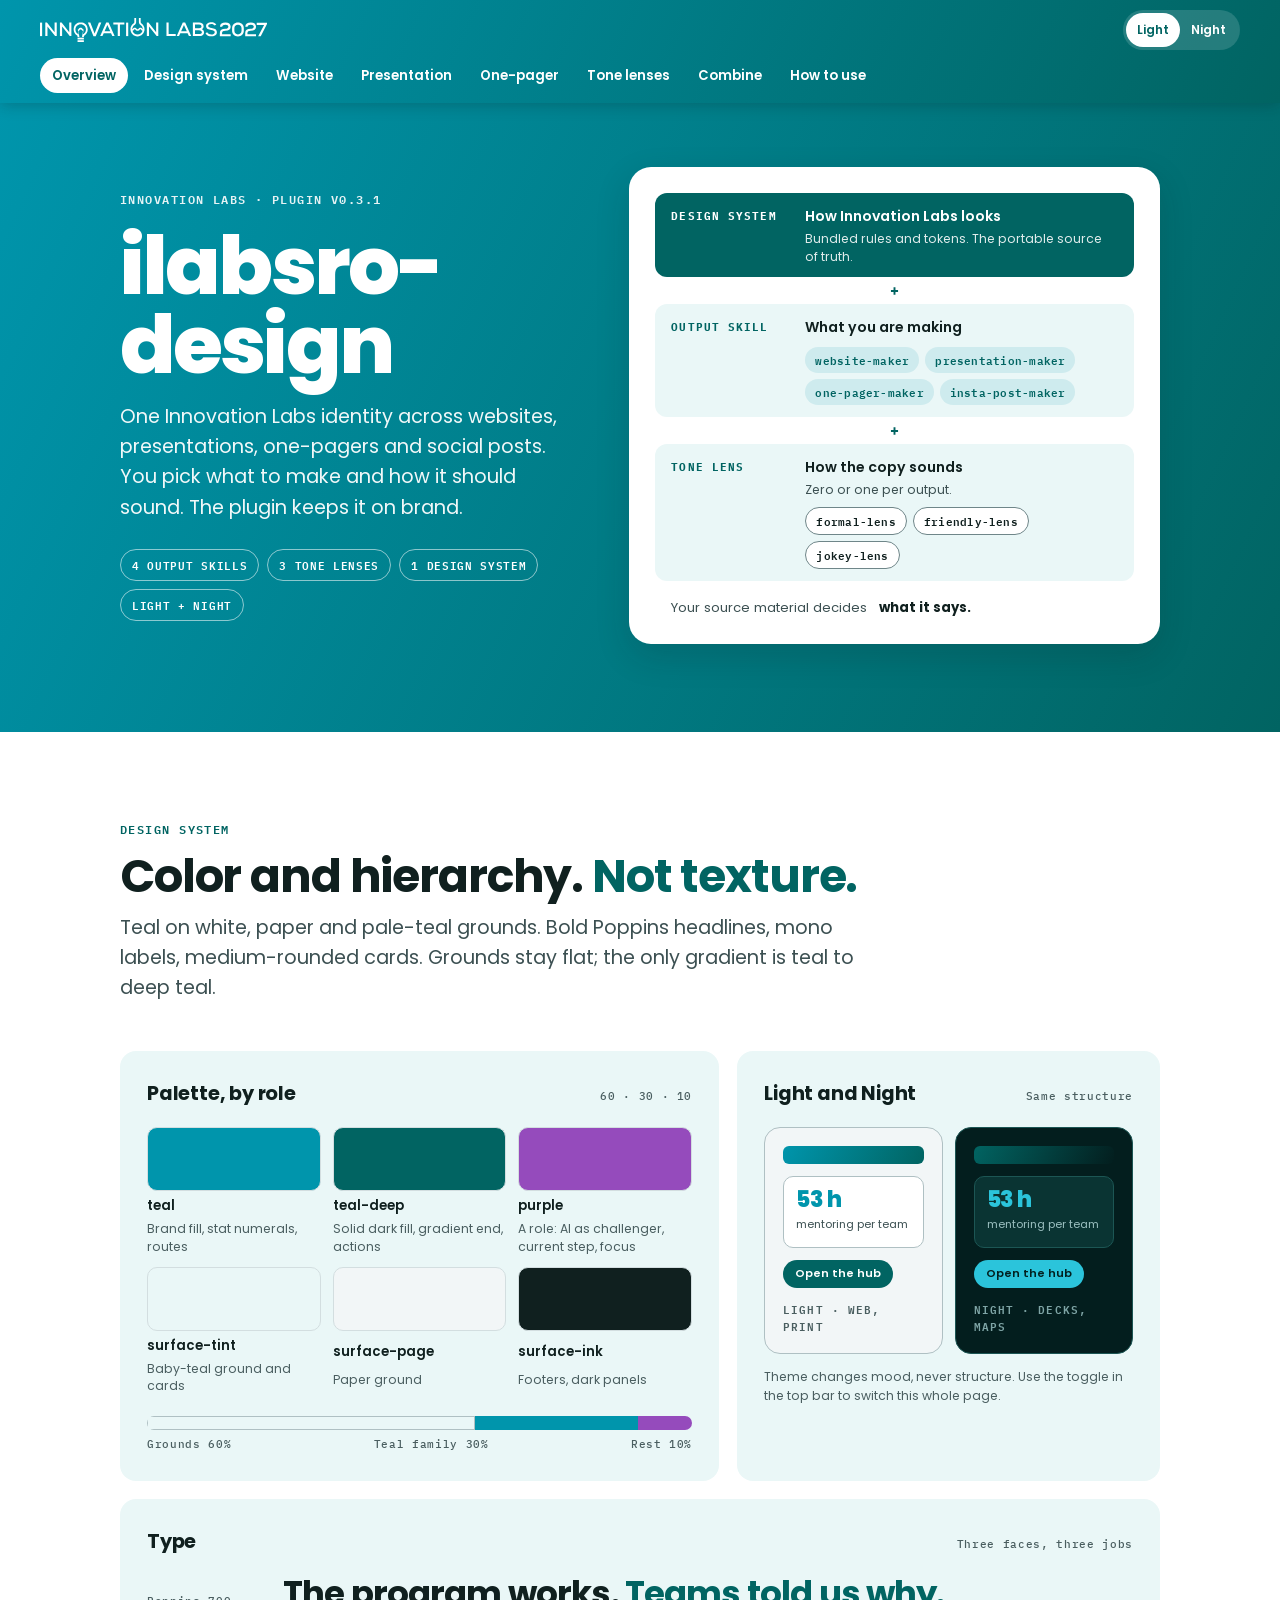
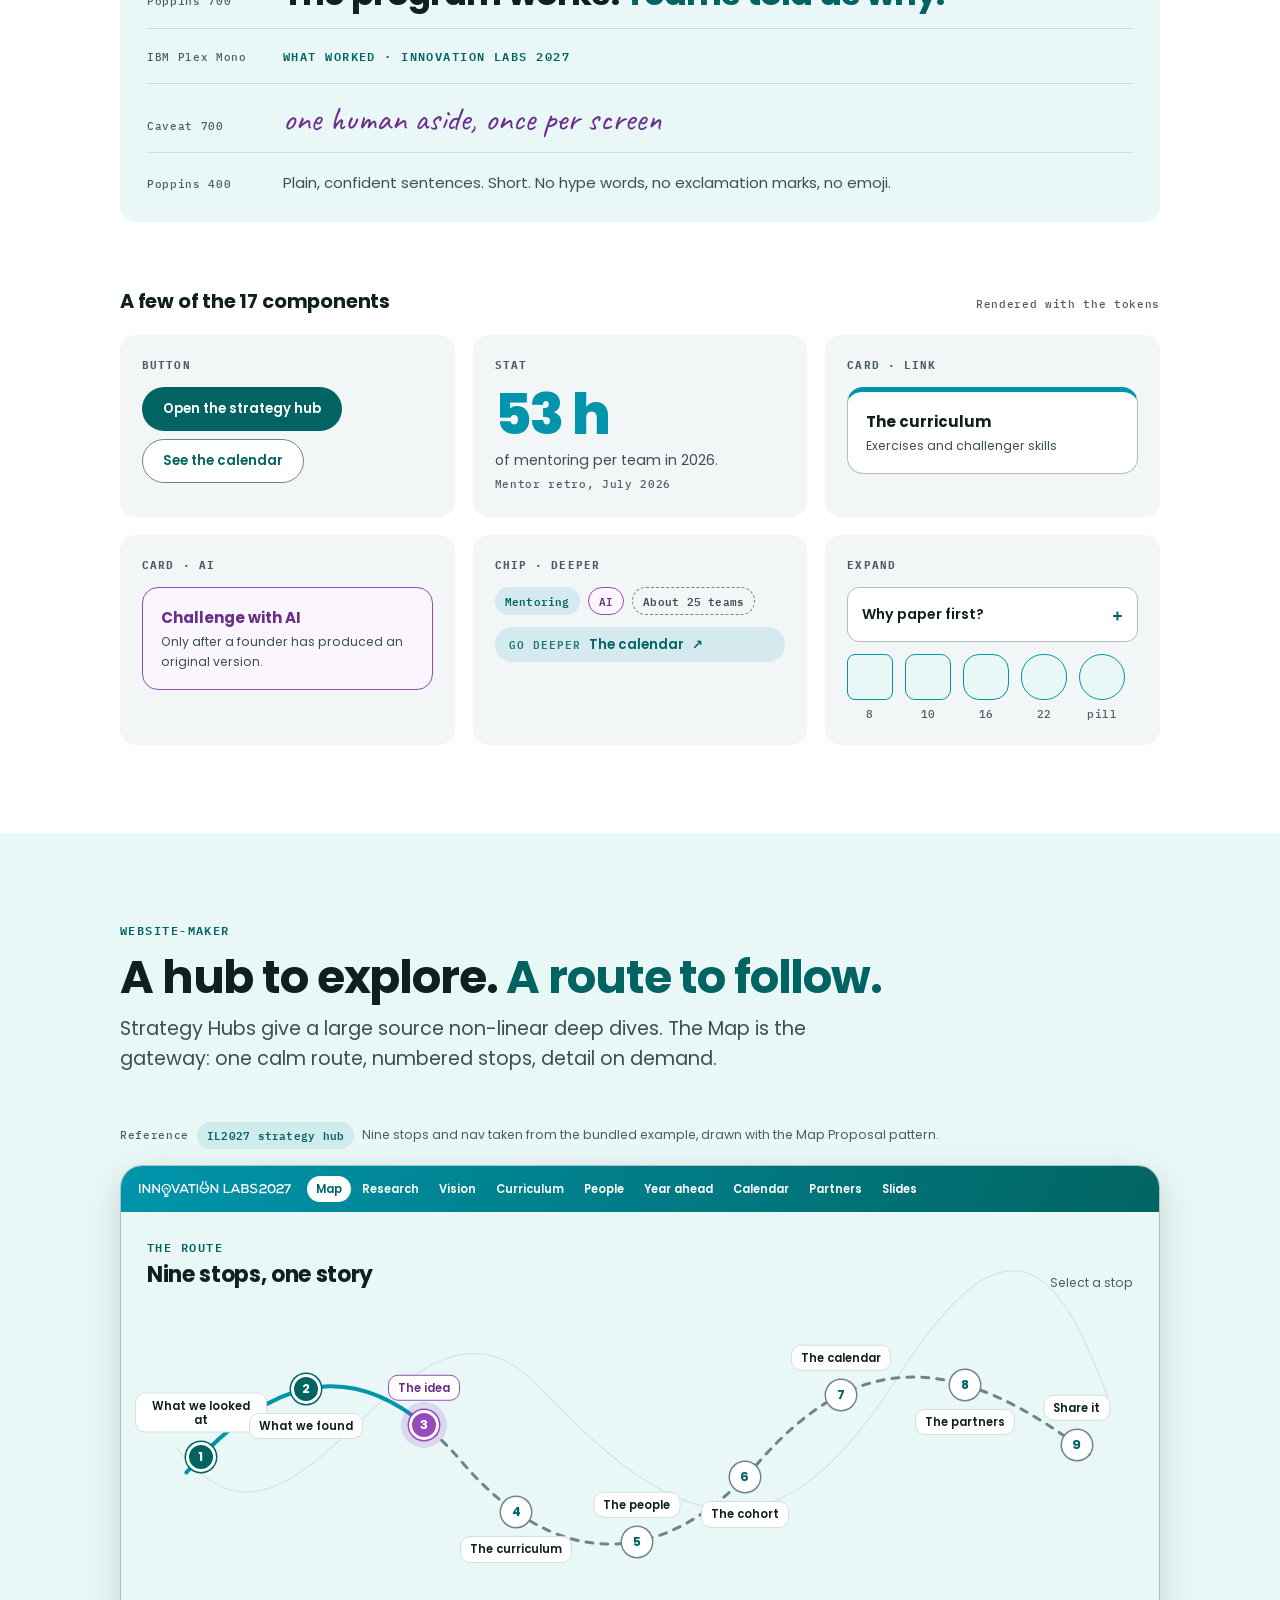
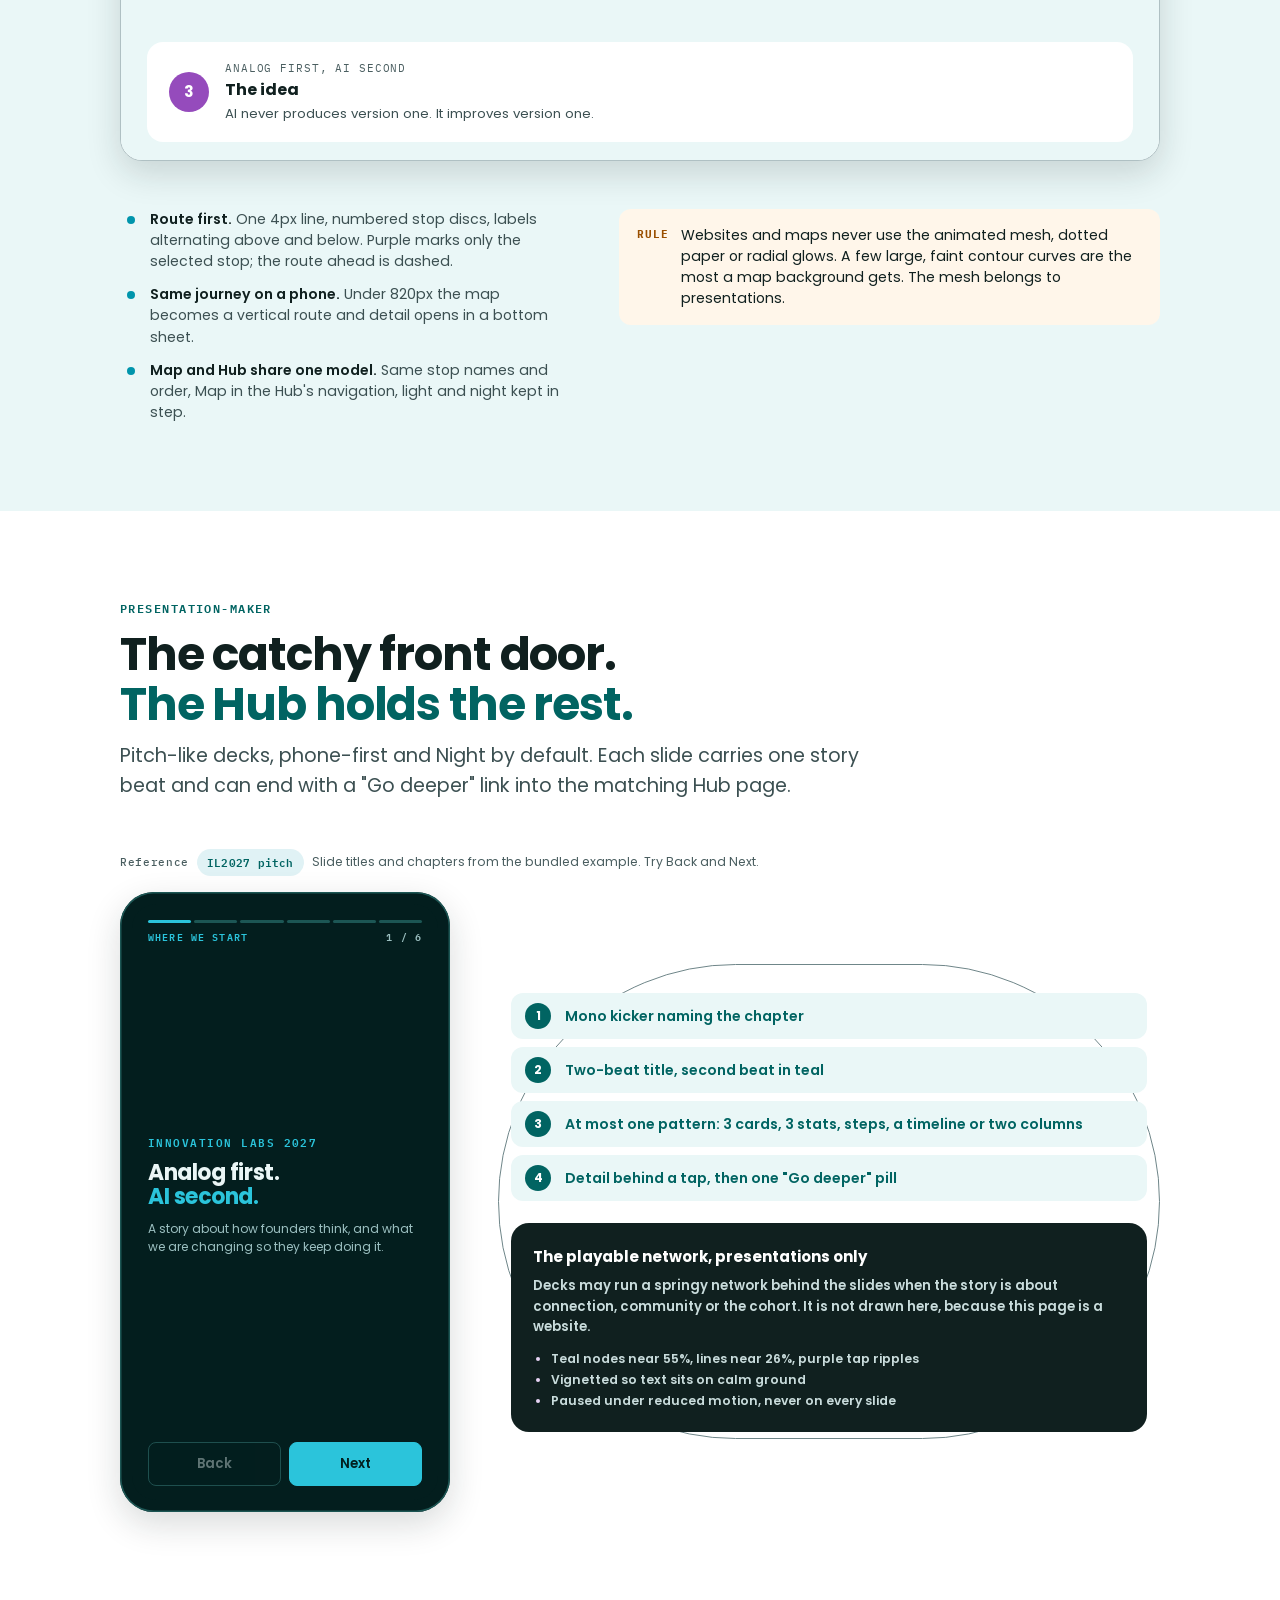
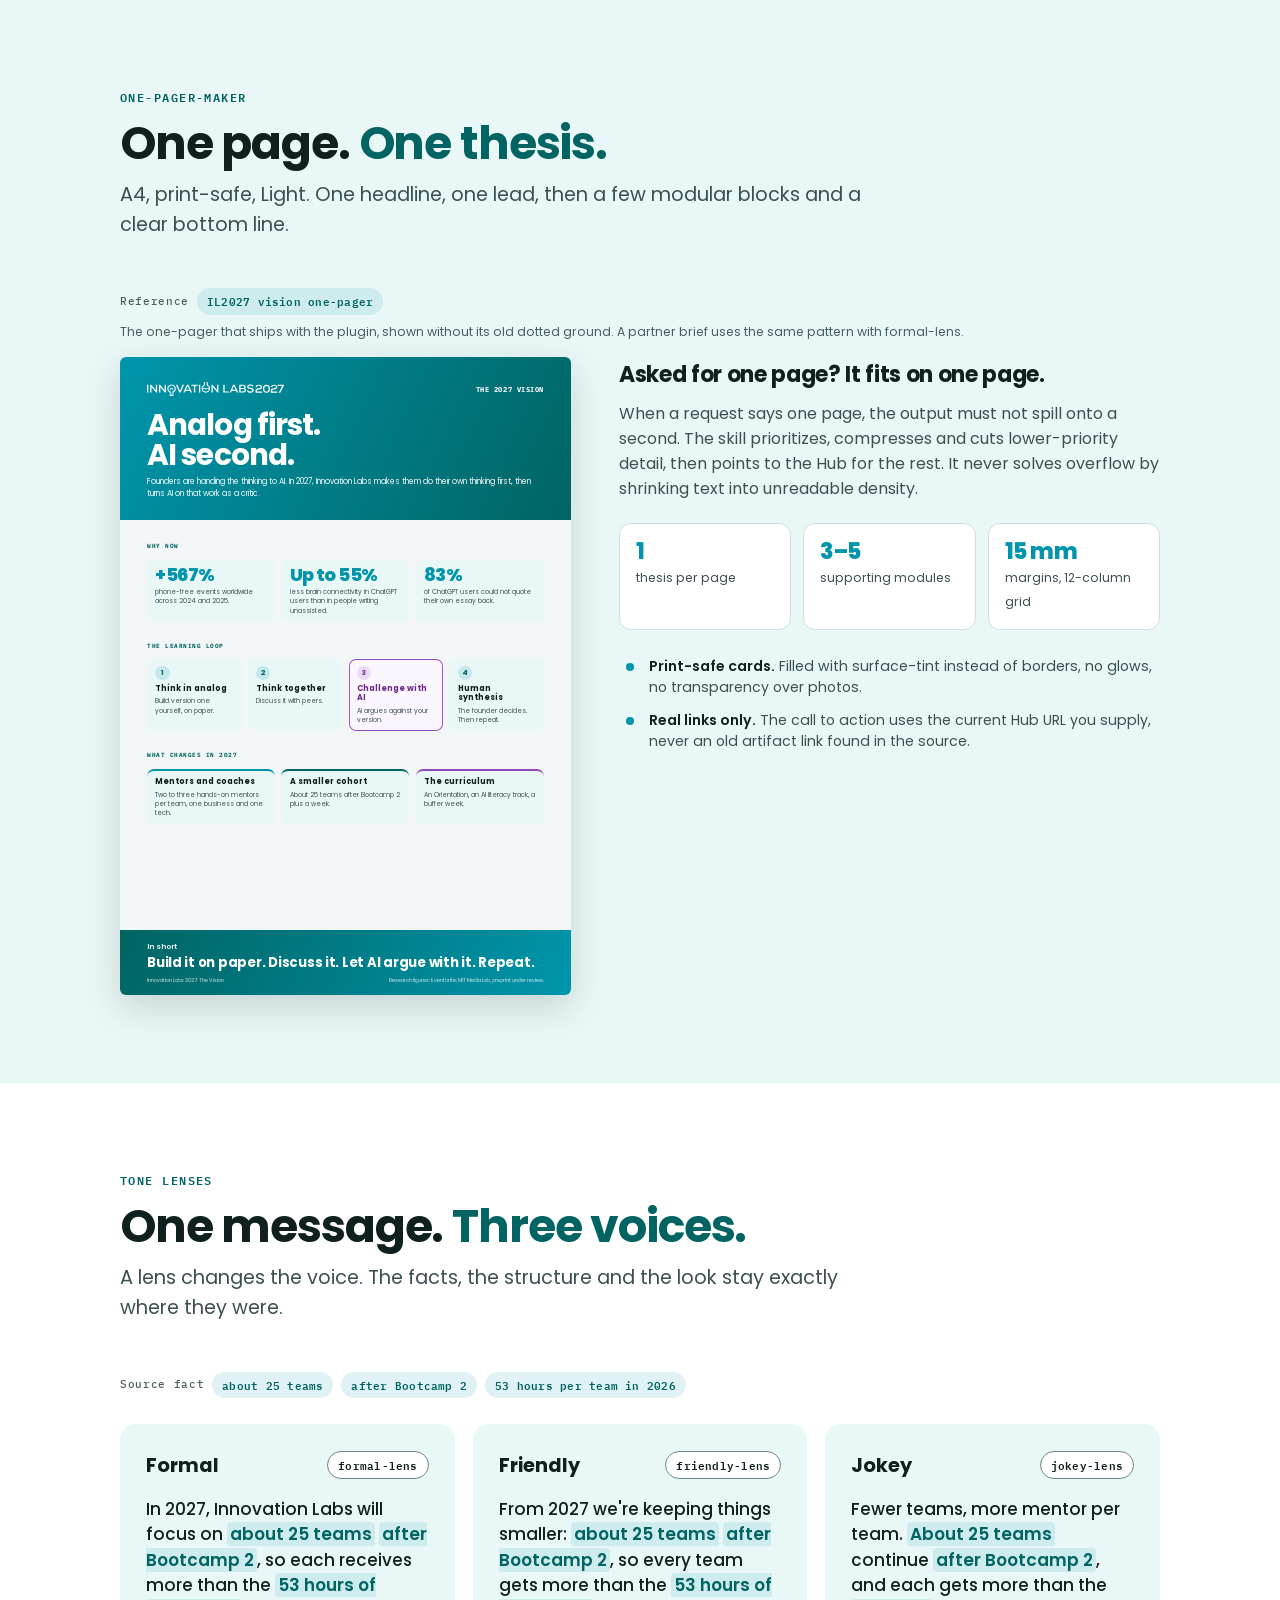
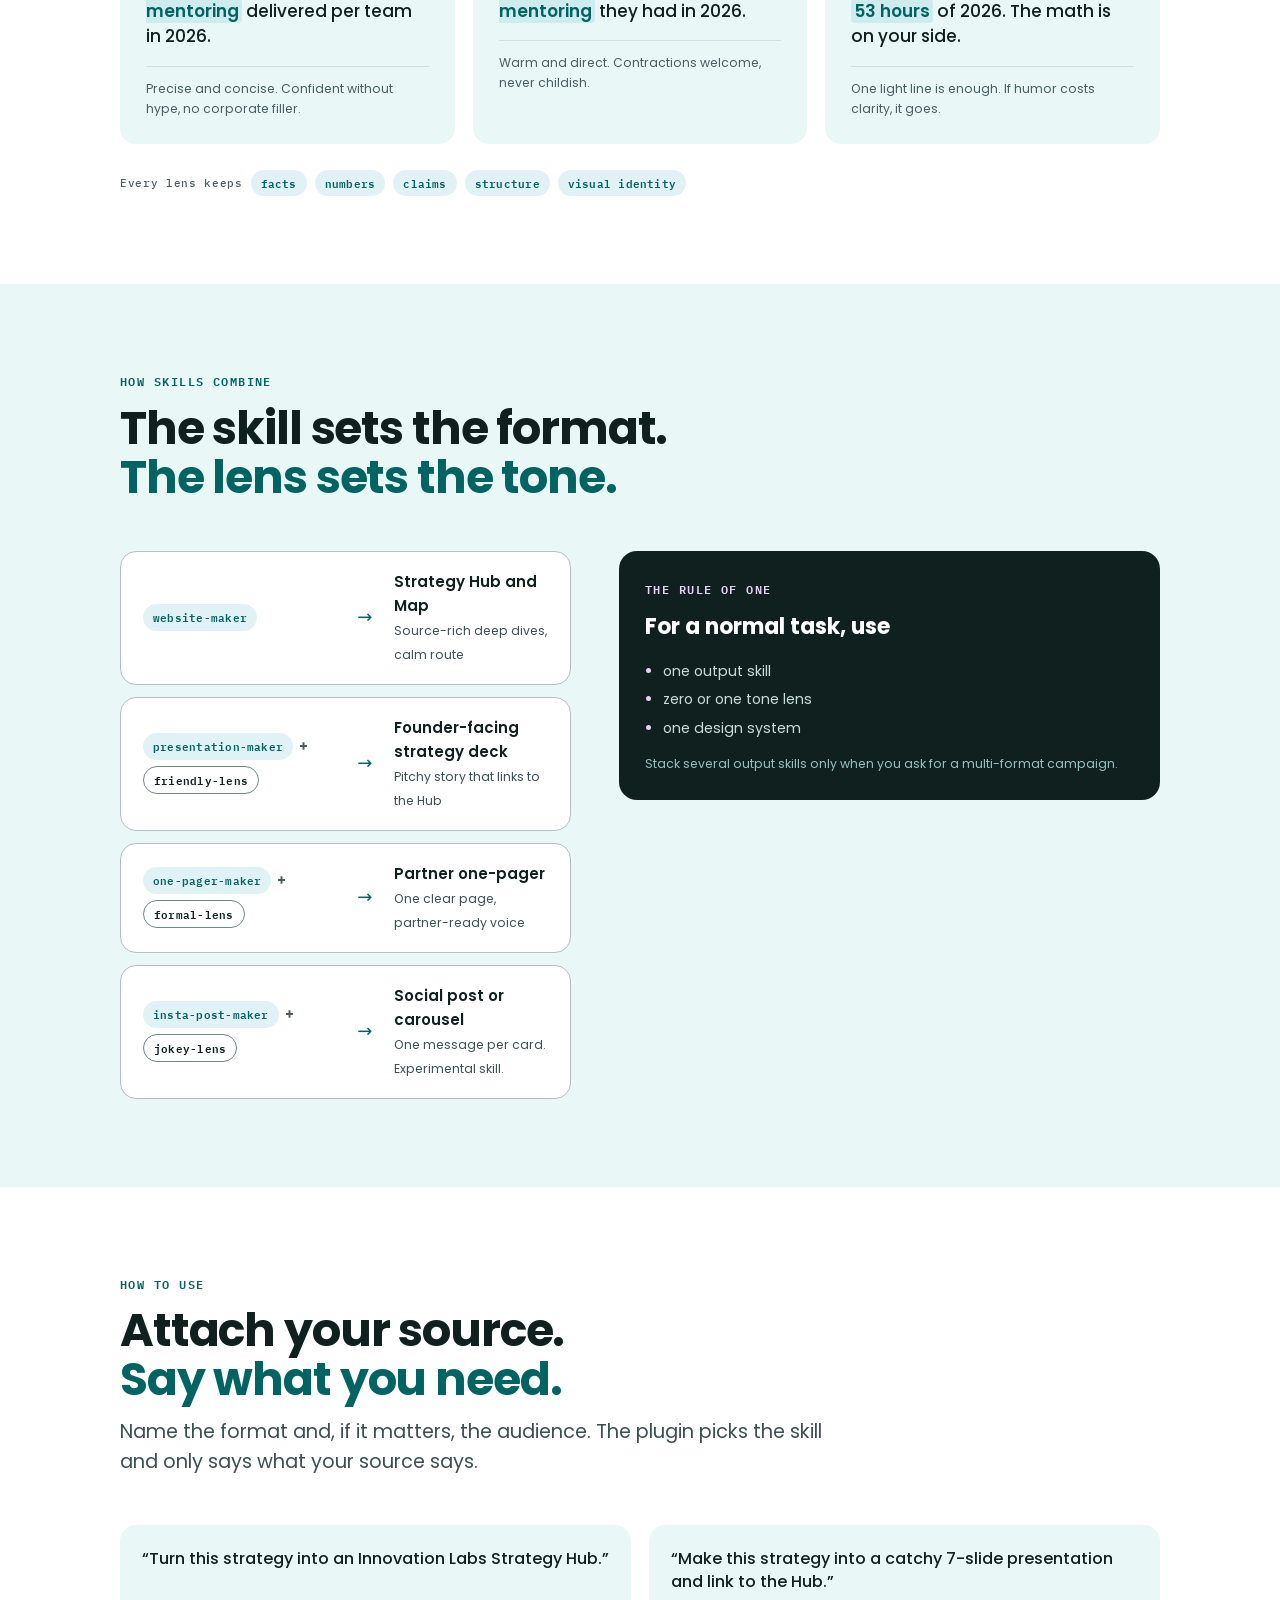
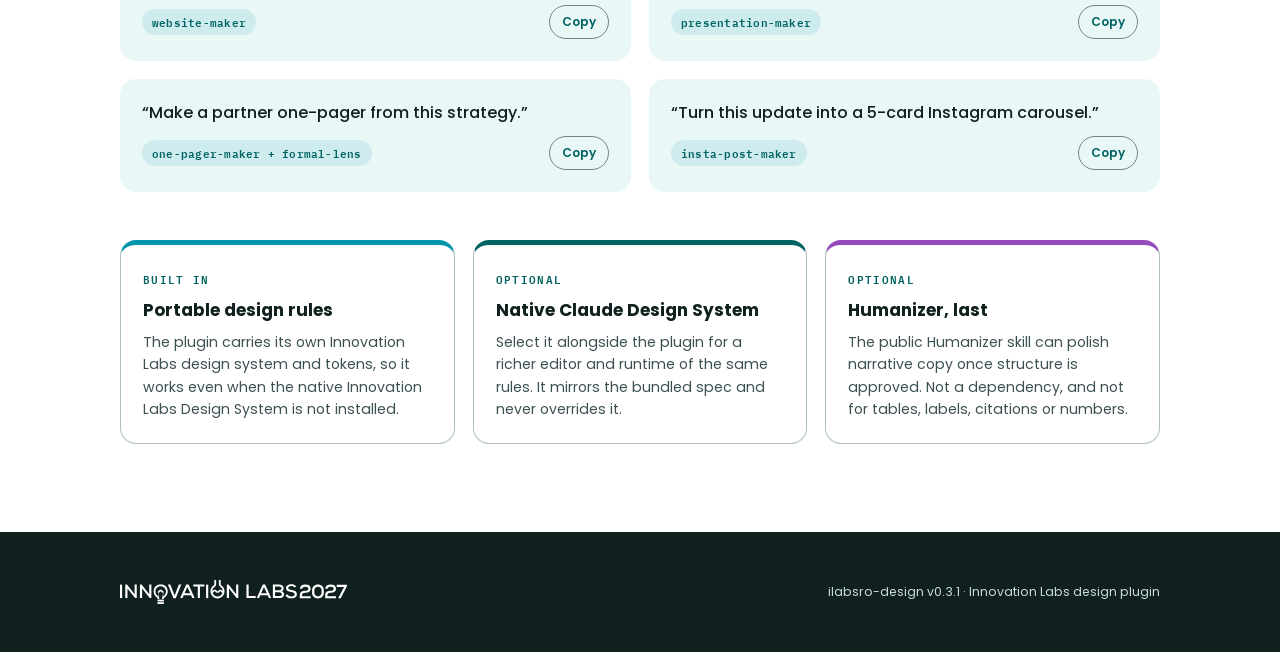
==== showcase/index.html @ 609dea5c "Initial ilabsro-design plugin MVP" ====
<!doctype html><html><head><meta charset=utf8><meta name=viewport content="width=device-width,initial-scale=1,viewport-fit=cover"><style>:root{color-scheme:light;box-sizing:border-box;padding-top:env(safe-area-inset-top,0px);padding-bottom:env(safe-area-inset-bottom,0px)}html{scroll-padding-top:env(safe-area-inset-top,0px)}body{margin:0;padding:0;font:14px -apple-system,BlinkMacSystemFont,sans-serif;background:#fff;color:#000}img{max-width:100%}[hidden]:not([hidden=until-found i]){display:none!important}</style></head><body>
<title>ilabsro-design</title>
<link rel="preconnect" href="https://fonts.googleapis.com">
<link rel="preconnect" href="https://fonts.gstatic.com" crossorigin>
<link rel="stylesheet" href="https://fonts.googleapis.com/css2?family=Poppins:wght@400;500;600;700;800&family=IBM+Plex+Mono:wght@500;600;700&family=Caveat:wght@700&display=swap">
<style>
/* Layout: IL website contract. Sticky teal nav → gradient hero with the plugin model → alternating flat sections, one job each → ink footer. Light default, Night via toggle. */
:root{
  --lilac:#E8D2F5;--route:#0095AC;
  --teal:#0095AC;--teal-deep:#016462;--teal-ink:#016462;
  --purple:#954BBC;--purple-ink:#6B2E8C;--purple-tint:#FBF6FE;
  --surface-page:#F2F6F7;--surface:#FFFFFF;--surface-tint:#EAF7F7;--surface-ink:#10201F;
  --ink:#10201F;--ink-muted:#3C5052;--ink-subtle:#4A5E60;
  --on-brand:#FFFFFF;--on-action:#FFFFFF;
  --line:#AFC0C3;--line-soft:#D3DEE0;--line-control:#6F8689;
  --action:#016462;--action-soft:rgba(0,149,172,.12);
  --focus-ring:#954BBC;
  --caution:#9A4F00;--caution-soft:#FFF6EA;
  --hero-a:#0095AC;--hero-b:#016462;
  --shadow-hover:0 10px 26px rgba(16,32,31,.14);
  --shadow-nav:0 2px 14px rgba(16,32,31,.25);
  --shadow-raised:0 12px 34px rgba(16,32,31,.16);

  --f-display:'Poppins',system-ui,-apple-system,'Segoe UI',sans-serif;
  --f-mono:'IBM Plex Mono',ui-monospace,'SFMono-Regular',Menlo,monospace;
  --f-hand:'Caveat','Segoe Print','Bradley Hand',cursive;

  --s4:4px;--s8:8px;--s12:12px;--s16:16px;--s18:18px;--s22:22px;--s26:26px;--s40:40px;--s48:48px;--s64:64px;--s88:88px;
  --r-sm:8px;--r-md:10px;--r-row:12px;--r-lg:16px;--r-panel:18px;--r-xl:22px;--r-pill:999px;
  --content-max:1120px;--nav-h:64px;
  color-scheme:light;
}
:root[data-theme="night"],:root[data-theme="dark"]{
  --teal:#2BC4DB;--teal-ink:#2BC4DB;
  --purple:#C48BEA;--purple-ink:#C48BEA;--purple-tint:#2B1A3A;
  --surface-page:#031E1E;--surface:#0A3433;--surface-tint:#0F4442;--surface-ink:#001A1C;
  --ink:#EAF6F6;--ink-muted:#9BBFC0;--ink-subtle:#7FA5A6;
  --on-action:#02201F;
  --line:#1C5654;--line-soft:#164B49;--line-control:#4A9896;
  --action:#2BC4DB;--action-soft:rgba(43,196,219,.14);
  --focus-ring:#C48BEA;
  --caution:#F2B266;--caution-soft:#3A2A12;
  --hero-a:#016462;--hero-b:#031E1E;
  --shadow-hover:0 10px 26px rgba(0,0,0,.40);
  --shadow-nav:0 2px 14px rgba(0,0,0,.45);
  --shadow-raised:0 12px 34px rgba(0,0,0,.45);
  color-scheme:dark;
}
/* fixed Night scope, used by the theme comparison tile and the deck preview */
.night{
  --teal:#2BC4DB;--teal-ink:#2BC4DB;--purple:#C48BEA;--purple-ink:#C48BEA;--purple-tint:#2B1A3A;
  --surface-page:#031E1E;--surface:#0A3433;--surface-tint:#0F4442;
  --ink:#EAF6F6;--ink-muted:#9BBFC0;--ink-subtle:#7FA5A6;--on-action:#02201F;
  --line:#1C5654;--line-soft:#164B49;--line-control:#4A9896;--action:#2BC4DB;--action-soft:rgba(43,196,219,.14);
}
.lightscope{
  --teal:#0095AC;--teal-ink:#016462;--purple:#954BBC;--purple-ink:#6B2E8C;--purple-tint:#FBF6FE;
  --surface-page:#F2F6F7;--surface:#FFFFFF;--surface-tint:#EAF7F7;
  --ink:#10201F;--ink-muted:#3C5052;--ink-subtle:#4A5E60;--on-action:#FFFFFF;
  --line:#AFC0C3;--line-soft:#D3DEE0;--line-control:#6F8689;--action:#016462;--action-soft:rgba(0,149,172,.12);
}

*{box-sizing:border-box}
html{scroll-behavior:smooth;scroll-padding-top:calc(var(--nav-h) + 12px)}
body{background:var(--surface-page);color:var(--ink);font-family:var(--f-display);font-size:15px;line-height:1.6;-webkit-font-smoothing:antialiased}
h1,h2,h3,h4{margin:0;text-wrap:balance;color:var(--ink)}
p{margin:0}
a{color:var(--teal-ink)}
:focus-visible{outline:3px solid var(--focus-ring);outline-offset:2px;border-radius:4px}
.wrap{max-width:var(--content-max);margin:0 auto;padding-inline:var(--s40)}
@media (max-width:620px){.wrap{padding-inline:var(--s22)}}

.kicker{font-family:var(--f-mono);font-size:12px;font-weight:600;letter-spacing:.12em;text-transform:uppercase;color:var(--teal-ink)}
.meta{font-family:var(--f-mono);font-size:11px;font-weight:500;letter-spacing:.06em;color:var(--ink-subtle)}
.lead{font-size:clamp(15.8px,1.6vw,19.4px);line-height:1.55;color:var(--ink-muted);max-width:62ch}
.headline{font-size:clamp(28.2px,3.6vw,45.8px);line-height:1.08;letter-spacing:-.025em;font-weight:700}
.headline em,.beat{font-style:normal;color:var(--teal-ink)}
.note{font-size:12.3px;line-height:1.5;color:var(--ink-subtle)}
code,.mono{font-family:var(--f-mono);font-size:.88em}

/* ---------- nav */
.nav{position:sticky;top:env(safe-area-inset-top,0px);z-index:50;background:linear-gradient(115deg,var(--hero-a),var(--hero-b));box-shadow:var(--shadow-nav)}
.nav .wrap{height:var(--nav-h);display:flex;align-items:center;gap:var(--s18)}
.nav .logo{height:24px;flex:none;display:block}
.nav .links{display:flex;gap:4px;overflow-x:auto;scrollbar-width:none;flex:1;min-width:0;justify-content:flex-end}
.nav .links::-webkit-scrollbar{display:none}
.nav .links a{flex:none;color:#fff;text-decoration:none;font-size:13.2px;font-weight:600;padding:7px 12px;border-radius:var(--r-pill);white-space:nowrap;transition:background .2s}
.nav .links a:hover{background:rgba(255,255,255,.14)}
.nav .links a.on{background:#fff;color:#016462}
.seg{display:inline-flex;background:rgba(255,255,255,.14);border-radius:var(--r-pill);padding:3px;flex:none}
.seg button{all:unset;cursor:pointer;font-size:12px;font-weight:600;color:#fff;padding:5px 11px;border-radius:var(--r-pill);min-height:24px;display:inline-flex;align-items:center}
.seg button[aria-pressed="true"]{background:#fff;color:#016462}
.seg button:focus-visible{outline:3px solid #fff;outline-offset:1px}
.nav .wrap{max-width:1300px}
@media (max-width:1339px){
  .nav .wrap{flex-wrap:wrap;height:auto;min-height:var(--nav-h);padding-block:10px;row-gap:8px}
  .nav .logo{margin-right:auto}
  .nav .links{order:3;flex:1 1 100%;flex-wrap:wrap;justify-content:flex-start;overflow:visible;row-gap:4px}
  html{scroll-padding-top:120px}
}
@media (max-width:1060px){.nav .wrap{gap:var(--s12)}.nav .links{justify-content:flex-start}}
@media (max-width:520px){.nav .logo{height:22px}.nav .links{display:none}}

/* ---------- hero */
.hero{background:linear-gradient(115deg,var(--hero-a),var(--hero-b));color:#fff;padding-block:var(--s64) var(--s88)}
.hero .wrap{display:grid;grid-template-columns:1fr 1.15fr;gap:var(--s48);align-items:center}
.hero .kicker{color:#fff;opacity:.9}
.hero h1{color:#fff;font-size:clamp(40.5px,7vw,81px);line-height:.98;letter-spacing:-.035em;font-weight:800;margin-block:var(--s16) var(--s18)}
.hero h1 span{display:block;font-family:var(--f-mono);font-size:13px;font-weight:600;letter-spacing:.12em;text-transform:uppercase;margin-top:var(--s12);opacity:.85}
.hero .lead{color:#fff;opacity:.94;font-size:19.4px}
.hero .facts{display:flex;flex-wrap:wrap;gap:var(--s8);margin-top:var(--s26)}
.hero .facts span{font-family:var(--f-mono);font-size:11.4px;font-weight:600;letter-spacing:.06em;text-transform:uppercase;padding:6px 11px;border-radius:var(--r-pill);border:1.5px solid rgba(255,255,255,.55)}
/* the plugin model */
.model{background:var(--surface);color:var(--ink);border-radius:var(--r-xl);padding:var(--s26);box-shadow:var(--shadow-raised);display:grid;gap:var(--s12)}
.model .row{display:grid;grid-template-columns:118px 1fr;gap:var(--s16);align-items:start;padding:var(--s12) var(--s16);border-radius:var(--r-row);background:var(--surface-tint)}
.model .row .k{font-family:var(--f-mono);font-size:11px;font-weight:700;letter-spacing:.1em;text-transform:uppercase;color:var(--teal-ink);padding-top:3px}
.model .row b{display:block;font-size:14.1px;font-weight:600}
.model .row p{font-size:12.3px;color:var(--ink-muted);line-height:1.45;margin-top:2px}
.model .row.base{background:var(--teal-deep);color:#fff}
.model .row.base .k,.model .row.base p{color:#fff}
.model .row.base p{opacity:.88}
.model .chips{display:flex;flex-wrap:wrap;gap:6px;margin-top:8px}
.model .eq{display:flex;align-items:center;gap:var(--s12);padding:var(--s4) var(--s16) 0;font-size:13.2px;color:var(--ink-muted)}
.model .eq b{color:var(--ink)}
.model .plus{font-family:var(--f-mono);color:var(--teal-ink);font-weight:700;text-align:center;line-height:1;margin-block:-6px}
@media (max-width:900px){.hero .wrap{grid-template-columns:1fr}}
@media (max-width:620px){.hero{padding-block:var(--s40) 60px}.model{padding:var(--s16)}.model .row{grid-template-columns:1fr;gap:4px}}

/* ---------- chips, buttons, deeper */
.chip{display:inline-flex;align-items:center;gap:6px;font-family:var(--f-mono);font-size:11.4px;font-weight:600;letter-spacing:.02em;padding:4px 10px;border-radius:var(--r-pill);background:var(--action-soft);color:var(--teal-ink);white-space:nowrap}
.chip.lens{background:var(--surface);border:1.5px solid var(--line-control);color:var(--ink)}
.chip.ai{background:var(--purple-tint);color:var(--purple-ink);border:1.5px solid var(--purple)}
.chip.exp{background:transparent;border:1.5px dashed var(--line-control);color:var(--ink-muted)}
.btn{display:inline-flex;align-items:center;justify-content:center;gap:8px;min-height:44px;padding:0 20px;border-radius:var(--r-pill);font:600 13.2px var(--f-display);border:1.5px solid transparent;cursor:pointer;text-decoration:none}
.btn.primary{background:var(--action);color:var(--on-action)}
.btn.secondary{background:var(--surface);color:var(--teal-ink);border-color:var(--line-control)}
.btn.secondary:hover{background:var(--action-soft)}
.deeper{display:inline-flex;align-items:center;gap:8px;padding:7px 14px;border-radius:var(--r-pill);background:var(--action-soft);color:var(--teal-ink);font-size:13.2px;font-weight:600;white-space:nowrap}
.deeper .dk{font-family:var(--f-mono);font-size:10.5px;letter-spacing:.1em;text-transform:uppercase;opacity:.85}
.deeper::after{content:"↗"}

/* ---------- sections */
.sec{padding-block:var(--s88)}
.sec.s{background:var(--surface)}
.sec.t{background:var(--surface-tint)}
.sec-head{display:grid;gap:var(--s12);margin-bottom:var(--s48);max-width:820px}
.sec-head .num{font-family:var(--f-mono);font-size:12px;font-weight:600;color:var(--ink-subtle);letter-spacing:.08em}
@media (max-width:620px){.sec{padding-block:60px}.sec-head{margin-bottom:var(--s40)}}
.split{display:grid;grid-template-columns:1fr 1.2fr;gap:var(--s48);align-items:start}
.split > *{min-width:0}
@media (max-width:900px){.split{grid-template-columns:1fr}}
.card{background:var(--surface);border:1.5px solid var(--line);border-radius:var(--r-lg);padding:var(--s26)}
.sec.s .card{background:var(--surface-tint);border-color:transparent}
.points{list-style:none;margin:0;padding:0;display:grid;gap:var(--s12)}
.points li{display:grid;grid-template-columns:22px 1fr;gap:var(--s8);font-size:14.1px;color:var(--ink-muted);line-height:1.5}
.points li::before{content:"";width:8px;height:8px;border-radius:50%;background:var(--teal);margin-top:7px;justify-self:center}
.points li b{color:var(--ink);font-weight:600}
.callout{display:grid;grid-template-columns:auto 1fr;gap:var(--s12);align-items:start;padding:var(--s16) var(--s18);border-radius:var(--r-row);background:var(--caution-soft);color:var(--ink);font-size:14.1px;line-height:1.5}
.callout .tag{font-family:var(--f-mono);font-size:10.5px;font-weight:700;letter-spacing:.1em;text-transform:uppercase;color:var(--caution);padding-top:2px}
.ref{display:flex;flex-wrap:wrap;align-items:center;gap:var(--s8);margin-bottom:var(--s16)}

/* ---------- design system */
.ds-grid{display:grid;grid-template-columns:repeat(12,1fr);gap:var(--s18)}
.ds-grid > *{min-width:0}
.c7{grid-column:span 7}.c5{grid-column:span 5}.c4{grid-column:span 4}.c8{grid-column:span 8}.c6{grid-column:span 6}.c12{grid-column:span 12}
@media (max-width:900px){.c7,.c5,.c4,.c8,.c6{grid-column:span 12}}
.ds-label{display:flex;justify-content:space-between;align-items:baseline;gap:var(--s12);margin-bottom:var(--s18)}
.ds-label h3{font-size:19.4px;font-weight:700;letter-spacing:-.01em}
.sw{display:grid;grid-template-columns:repeat(3,1fr);gap:var(--s12)}
.sw div{display:grid;gap:4px}
.sw i{display:block;height:64px;border-radius:var(--r-md);border:1.5px solid var(--line-soft)}
.sw b{font-size:13.2px;font-weight:600}
.sw span{font-size:12.3px;color:var(--ink-subtle);line-height:1.4}
.ratio{display:flex;height:14px;border-radius:var(--r-pill);overflow:hidden;margin-top:var(--s22)}
.ratio i:nth-child(1){flex:60;background:var(--surface-tint);border:1.5px solid var(--line)}
.ratio i:nth-child(2){flex:30;background:var(--teal)}
.ratio i:nth-child(3){flex:10;background:var(--purple)}
.ratio-k{display:flex;justify-content:space-between;margin-top:6px}
.spec{display:grid;gap:var(--s18)}
.spec .row{display:grid;grid-template-columns:120px 1fr;gap:var(--s16);align-items:baseline;padding-bottom:var(--s16);border-bottom:1.5px solid var(--line-soft)}
.spec .row:last-child{border-bottom:0;padding-bottom:0}
.spec .t1{font-size:clamp(26px,3vw,34px);font-weight:700;letter-spacing:-.025em;line-height:1.1}
.spec .t2{font-family:var(--f-mono);font-size:12px;font-weight:600;letter-spacing:.12em;text-transform:uppercase;color:var(--teal-ink)}
.spec .t3{font-family:var(--f-hand);font-size:34px;color:var(--purple-ink);line-height:1}
.spec .t4{font-size:15px;color:var(--ink-muted)}
@media (max-width:620px){.spec .row{grid-template-columns:1fr;gap:4px}}
.themes{display:grid;grid-template-columns:1fr 1fr;gap:var(--s12)}
.tile{border-radius:var(--r-lg);padding:var(--s18);background:var(--surface-page);border:1.5px solid var(--line);display:grid;gap:var(--s12);color:var(--ink)}
.tile .bar{height:18px;border-radius:6px;background:linear-gradient(115deg,#0095AC,#016462)}
.night .bar{background:linear-gradient(115deg,#016462,#031E1E)}
.tile .mini{background:var(--surface);border-radius:var(--r-md);padding:var(--s12);border:1.5px solid var(--line)}
.tile .mini b{display:block;font-size:22px;font-weight:800;color:var(--teal);letter-spacing:-.02em;line-height:1}
.tile .mini span{font-size:11px;color:var(--ink-muted)}
.tile .cap{font-family:var(--f-mono);font-size:11px;font-weight:600;letter-spacing:.1em;text-transform:uppercase;color:var(--ink-subtle)}
.tile .btnmini{justify-self:start;font-size:11px;font-weight:600;padding:5px 12px;border-radius:var(--r-pill);background:var(--action);color:var(--on-action)}
.comp{display:grid;grid-template-columns:repeat(3,1fr);gap:var(--s18)}
.comp > *{min-width:0}
@media (max-width:900px){.comp{grid-template-columns:1fr 1fr}}
@media (max-width:620px){.comp{grid-template-columns:1fr}.themes{grid-template-columns:1fr}.sw{grid-template-columns:1fr 1fr}}
.cbox{background:var(--surface-page);border-radius:var(--r-lg);padding:var(--s22);display:grid;gap:var(--s12);align-content:start}
.cbox .cname{font-family:var(--f-mono);font-size:11px;font-weight:700;letter-spacing:.1em;text-transform:uppercase;color:var(--ink-subtle)}
.stat .n{font-size:clamp(38.7px,4.5vw,56.3px);font-weight:800;letter-spacing:-.03em;line-height:1;color:var(--teal)}
.stat p{font-size:14.1px;color:var(--ink-muted);margin-top:6px}
.navcard{background:var(--surface);border:1.5px solid var(--line);border-top:5px solid var(--teal);border-radius:var(--r-lg);padding:var(--s18);transition:transform .2s,box-shadow .2s}
.navcard:hover{transform:translateY(-3px);box-shadow:var(--shadow-hover)}
.navcard h4{font-size:15px;font-weight:700}
.navcard p{font-size:12.3px;color:var(--ink-muted);margin-top:2px}
.aicard{background:var(--purple-tint);border:1.5px solid var(--purple);border-radius:var(--r-lg);padding:var(--s18)}
.aicard h4{color:var(--purple-ink);font-size:15px}
.aicard p{font-size:12.3px;color:var(--ink-muted);margin-top:2px}
.expand{border:1.5px solid var(--line);border-radius:var(--r-row);background:var(--surface)}
.expand button{all:unset;box-sizing:border-box;width:100%;display:flex;justify-content:space-between;align-items:center;gap:var(--s12);padding:12px 14px;cursor:pointer;font-size:14.1px;font-weight:600;min-height:44px}
.expand button:focus-visible{outline:3px solid var(--focus-ring);outline-offset:2px;border-radius:var(--r-row)}
.expand .pl{font-family:var(--f-mono);font-size:18px;color:var(--teal-ink);transition:transform .25s}
.expand[data-open="true"] .pl{transform:rotate(45deg)}
.expand .body{padding:0 14px 14px;font-size:12.3px;color:var(--ink-muted)}
.radii{display:flex;flex-wrap:wrap;gap:var(--s12);align-items:end}
.radii div{display:grid;gap:6px;justify-items:center}
.radii i{display:block;width:46px;height:46px;background:var(--surface-tint);border:1.5px solid var(--teal)}
.hand-note{position:relative}
.hand-note svg{position:absolute;left:-46px;top:-6px;width:40px;height:30px}

/* ---------- strategy hub frame + map */
.frame{background:var(--surface);border:1.5px solid var(--line);border-radius:var(--r-xl);overflow:hidden;box-shadow:var(--shadow-raised)}
.fnav{display:flex;align-items:center;gap:var(--s16);padding:10px var(--s18);background:linear-gradient(115deg,var(--hero-a),var(--hero-b))}
.fnav img{height:16px;flex:none}
.fnav .fl{display:flex;gap:2px;overflow-x:auto;scrollbar-width:none;min-width:0}
.fnav .fl span{flex:none;color:#fff;font-size:11.4px;font-weight:600;padding:4px 9px;border-radius:var(--r-pill)}
.fnav .fl span.on{background:#fff;color:#016462}
.mapwrap{background:var(--surface-tint);padding:var(--s26) var(--s26) var(--s18)}
.maphead{display:flex;justify-content:space-between;align-items:end;gap:var(--s16);flex-wrap:wrap;margin-bottom:var(--s8)}
.maphead h3{font-size:22px;font-weight:700;letter-spacing:-.015em}
.map{position:relative;aspect-ratio:1000/330;max-width:100%}
.map svg{position:absolute;inset:0;width:100%;height:100%;overflow:visible}
.stop{position:absolute;transform:translate(-50%,-50%);width:30px;height:30px;border-radius:50%;border:3px solid var(--surface);background:var(--teal-deep);color:#fff;font:700 12.5px var(--f-display);display:grid;place-items:center;cursor:pointer;padding:0;box-shadow:0 0 0 1.5px var(--teal-deep);transition:transform .2s,background .2s}
.stop.ahead{background:var(--surface);color:var(--teal-ink);box-shadow:0 0 0 1.5px var(--line-control)}
.stop:hover{transform:translate(-50%,-50%) scale(1.12)}
.stop.cur{background:var(--purple);box-shadow:0 0 0 1.5px var(--purple),0 0 0 8px color-mix(in srgb,var(--purple) 18%,transparent);color:#fff}
.lbl{position:absolute;transform:translateX(-50%);width:max-content;max-width:132px;background:var(--surface);border:1.5px solid var(--line-soft);border-radius:var(--r-md);padding:5px 9px;font-size:11.4px;font-weight:600;line-height:1.25;text-align:center;color:var(--ink);pointer-events:none}
.lbl.up{transform:translate(-50%,calc(-100% - 24px))}
.lbl.dn{transform:translate(-50%,24px)}
.lbl.cur{border-color:var(--purple);color:var(--purple-ink)}
.mapdetail{margin-top:var(--s16);background:var(--surface);border-radius:var(--r-lg);padding:var(--s18) var(--s22);display:grid;grid-template-columns:auto 1fr;gap:var(--s16);align-items:center;min-height:86px}
.mapdetail .dn{width:40px;height:40px;border-radius:50%;background:var(--purple);color:#fff;display:grid;place-items:center;font-weight:700}
.mapdetail h4{font-size:16px}
.mapdetail p{font-size:13.2px;color:var(--ink-muted)}
.mapdetail .sub{font-family:var(--f-mono);font-size:11px;letter-spacing:.08em;text-transform:uppercase;color:var(--ink-subtle)}
.vroute{display:none;list-style:none;margin:0;padding:0;position:relative}
.vroute::before{content:"";position:absolute;left:14px;top:16px;bottom:16px;width:4px;border-radius:2px;background:var(--route)}
.vroute li{position:relative;display:grid;grid-template-columns:32px 1fr;gap:var(--s12);align-items:center;padding-block:7px}
.vroute .vs{position:static;transform:none}
.vroute .vs:hover{transform:scale(1.08)}
.vroute b{font-size:14.1px;font-weight:600}
.vroute li.cur b{color:var(--purple-ink)}
@media (max-width:820px){.map{display:none}.vroute{display:block}.mapwrap{padding:var(--s18)}}

/* ---------- deck */
.deckzone{display:grid;grid-template-columns:min(330px,100%) 1fr;gap:var(--s48);align-items:center}
.deckzone > *{min-width:0}
@media (max-width:900px){.deckzone{grid-template-columns:1fr;justify-items:center}.deckzone .copy{justify-self:stretch}}
@media (max-width:900px){.deckzone{grid-template-columns:minmax(0,1fr)}}
.phone{width:100%;max-width:330px;aspect-ratio:330/620;background:#031E1E;border-radius:34px;padding:12px;box-shadow:var(--shadow-raised),0 0 0 1.5px #1C5654 inset;color:#EAF6F6}
.screen{height:100%;border-radius:24px;background:#031E1E;display:flex;flex-direction:column;padding:16px 16px 14px;overflow:hidden;position:relative}
.segs{display:flex;gap:3px}
.segs i{flex:1;height:3px;border-radius:2px;background:#1C5654;transition:background .3s}
.segs i.done{background:#0095AC}
.segs i.cur{background:#2BC4DB}
.chap{display:flex;justify-content:space-between;margin-top:9px;font:600 10px/1 var(--f-mono);letter-spacing:.14em;text-transform:uppercase;color:#9BBFC0}
.chap b{color:#2BC4DB;font-weight:600}
.slides{flex:1;position:relative;margin-top:14px}
.screen{container-type:inline-size}
.slides{min-height:0;overflow:hidden}
.sl{position:absolute;inset:0;display:flex;flex-direction:column;justify-content:center;gap:10px;min-width:0;opacity:0;visibility:hidden;transform:translateX(18px);transition:opacity .35s,transform .45s cubic-bezier(.3,.1,.2,1),visibility 0s .45s}
.sl.on{opacity:1;visibility:visible;transform:none;transition:opacity .35s,transform .45s cubic-bezier(.3,.1,.2,1)}
.sl.before{transform:translateX(-18px)}
.sl .k{font:600 10.5px var(--f-mono);letter-spacing:.14em;text-transform:uppercase;color:#2BC4DB}
.sl h4{color:#EAF6F6;font-size:clamp(17px,8cqw,23px);line-height:1.12;letter-spacing:-.02em;font-weight:700;overflow-wrap:break-word;text-wrap:pretty}
.sl h4 em{font-style:normal;color:#2BC4DB}
.sl p{font-size:clamp(11px,4.4cqw,12.5px);color:#9BBFC0;line-height:1.5}
.sl .deeper{align-self:flex-start;max-width:100%;background:rgba(43,196,219,.14);color:#2BC4DB;font-size:12px;padding:6px 12px;white-space:normal}
.sl .btn{align-self:flex-start;max-width:100%;background:#2BC4DB;color:#02201F;border-radius:8px;min-height:40px;padding:0 16px;font-size:12.5px}
.screen .chap{font-size:9.5px;letter-spacing:.12em}
.screen .dnav{margin-top:10px}
.dnav{display:flex;gap:8px}
.dnav button{flex:1;min-height:44px;border-radius:8px;font:600 13.2px var(--f-display);cursor:pointer;border:1.5px solid #4A9896;background:transparent;color:#EAF6F6}
.dnav button.nx{background:#2BC4DB;border-color:#2BC4DB;color:#02201F}
.dnav button:disabled{opacity:.4;cursor:default}
.dnav button:focus-visible{outline:3px solid #C48BEA;outline-offset:2px}
.anatomy{list-style:none;margin:var(--s22) 0 0;padding:0;display:grid;gap:var(--s8)}
.anatomy li{display:grid;grid-template-columns:28px 1fr;gap:var(--s12);align-items:center;padding:10px 14px;background:var(--surface-tint);border-radius:var(--r-row);font-size:14.1px}
.anatomy .n{width:26px;height:26px;border-radius:50%;background:var(--teal-deep);color:#fff;display:grid;place-items:center;font-size:12px;font-weight:700}
.meshspec{margin-top:var(--s22);background:var(--surface-ink);color:#EAF6F6;border-radius:var(--r-panel);padding:var(--s22)}
.meshspec h4{color:#fff;font-size:15px;margin-bottom:var(--s8)}
.meshspec p{font-size:13.2px;color:#C9DCDC;line-height:1.55}
.meshspec ul{margin:var(--s12) 0 0;padding-left:18px;font-size:12.3px;color:#C9DCDC;display:grid;gap:3px}
.meshspec ul li::marker{color:#E8D2F5}

/* ---------- one-pager */
.a4{container-type:inline-size;width:min(460px,100%);aspect-ratio:210/297;background:#F2F6F7;color:#10201F;border-radius:6px;box-shadow:var(--shadow-raised);overflow:hidden;display:flex;flex-direction:column;justify-self:center}
.a4 .h{background:linear-gradient(115deg,#0095AC,#016462);color:#fff;padding:5.5cqw 6cqw 4.5cqw}
.a4 .h .top{display:flex;justify-content:space-between;align-items:center}
.a4 .h img{height:3.2cqw}
.a4 .h .ey{font:700 1.5cqw var(--f-mono);letter-spacing:.08em;text-transform:uppercase}
.a4 .h h4{color:#fff;font-size:6.6cqw;line-height:1;letter-spacing:-.03em;margin-top:3cqw}
.a4 .h p{font-size:1.75cqw;line-height:1.45;margin-top:1.6cqw;opacity:.93}
.a4 .m{flex:1;padding:2.6cqw 6cqw;display:flex;flex-direction:column;gap:2.2cqw}
.a4 .lab{font:700 1.4cqw var(--f-mono);letter-spacing:.08em;text-transform:uppercase;color:#016462}
.a4 .r{display:grid;gap:1.4cqw;margin-top:1cqw}
.a4 .r3{grid-template-columns:repeat(3,1fr)}.a4 .r4{grid-template-columns:repeat(4,1fr)}
.a4 .b{background:#EAF7F7;border-radius:1.6cqw;padding:1.4cqw 1.8cqw}
.a4 .b strong{display:block;font-size:4cqw;font-weight:800;color:#0095AC;letter-spacing:-.03em;line-height:1}
.a4 .b p{font-size:1.45cqw;line-height:1.4;color:#3C5052;margin-top:.7cqw}
.a4 .b h5{margin:0;font-size:1.75cqw;line-height:1.2}
.a4 .b .nn{display:grid;place-items:center;width:3.2cqw;height:3.2cqw;border-radius:50%;background:rgba(0,149,172,.16);color:#016462;font-size:1.6cqw;font-weight:700;margin-bottom:.8cqw}
.a4 .b.ai{background:#FBF6FE;box-shadow:inset 0 0 0 .2cqw #954BBC}
.a4 .b.ai h5{color:#6B2E8C}.a4 .b.ai .nn{background:rgba(149,75,188,.16);color:#6B2E8C}
.a4 .b.top{border-top:.6cqw solid #0095AC}
.a4 .b.top.d{border-top-color:#016462}.a4 .b.top.p{border-top-color:#954BBC}
.a4 .f{background:linear-gradient(115deg,#016462,#0095AC);color:#fff;padding:2.6cqw 6cqw 2cqw}
.a4 .f .k{font-size:1.7cqw;font-weight:600;opacity:.9}
.a4 .f h5{margin:.5cqw 0 0;font-size:2.9cqw;line-height:1.1;letter-spacing:-.02em;color:#fff}
.a4 .f .ft{display:flex;justify-content:space-between;gap:2cqw;font-size:1.15cqw;opacity:.8;margin-top:1.6cqw}
.fit{display:grid;grid-template-columns:repeat(3,1fr);gap:var(--s12);margin-top:var(--s22)}
.fit div{background:var(--surface);border-radius:var(--r-row);padding:var(--s16);border:1.5px solid var(--line-soft)}
.fit b{display:block;font-size:22px;font-weight:800;color:var(--teal);letter-spacing:-.02em;line-height:1.1}
.fit span{font-size:12.3px;color:var(--ink-muted)}
@media (max-width:620px){.fit{grid-template-columns:1fr}}

/* ---------- lenses */
.fact-line{display:flex;flex-wrap:wrap;gap:var(--s8);align-items:center;margin-bottom:var(--s26)}
.lenses{display:grid;grid-template-columns:repeat(3,1fr);gap:var(--s18)}
.lenses > *{min-width:0}
@media (max-width:900px){.lenses{grid-template-columns:1fr}}
.lensc{background:var(--surface-tint);border-radius:var(--r-lg);padding:var(--s26);display:grid;gap:var(--s16);align-content:start}
.lensc .lh{display:flex;justify-content:space-between;align-items:center;gap:var(--s8)}
.lensc .lh b{font-size:19.4px;font-weight:700}
.lensc blockquote{margin:0;font-size:17px;line-height:1.5;color:var(--ink);font-weight:500}
.lensc .rule{font-size:12.3px;color:var(--ink-subtle);border-top:1.5px solid var(--line-soft);padding-top:var(--s12)}
mark.f{background:var(--action-soft);color:var(--teal-ink);font-weight:600;padding:0 3px;border-radius:4px}
.locked{margin-top:var(--s26);display:flex;flex-wrap:wrap;gap:var(--s8);align-items:center}

/* ---------- combine */
.combos{display:grid;gap:var(--s12)}
.combo{display:grid;grid-template-columns:minmax(0,1.25fr) 26px minmax(0,1fr);gap:var(--s16);align-items:center;background:var(--surface);border:1.5px solid var(--line);border-radius:var(--r-lg);padding:var(--s18) var(--s22)}
.combo .in{display:flex;flex-wrap:wrap;gap:6px;align-items:center}
.combo .in .p{font-family:var(--f-mono);font-weight:700;color:var(--ink-subtle)}
.combo .ar{font-size:18px;color:var(--teal-ink);text-align:center}
.combo .out b{display:block;font-size:15px;font-weight:600}
.combo .out span{font-size:12.3px;color:var(--ink-muted)}
@media (max-width:620px){.combo{grid-template-columns:1fr;gap:var(--s8)}.combo .ar{text-align:left;transform:rotate(90deg);width:20px}}
.panel{background:var(--surface-ink);color:#EAF6F6;border-radius:var(--r-panel);padding:var(--s26)}
.panel .kicker{color:#E8D2F5}
.panel h3{color:#fff;font-size:22px;margin-top:var(--s8)}
.panel ul{margin:var(--s16) 0 0;padding-left:18px;display:grid;gap:6px;font-size:14.1px;color:#C9DCDC}
.panel ul li::marker{color:#E8D2F5}
.panel .note{color:#9BBFC0;margin-top:var(--s16)}

/* ---------- how to use */
.prompts{display:grid;grid-template-columns:1fr 1fr;gap:var(--s18)}
.prompts > *{min-width:0}
@media (max-width:760px){.prompts{grid-template-columns:1fr}}
.prompt{background:var(--surface-tint);border-radius:var(--r-lg);padding:var(--s22);display:grid;gap:var(--s12);align-content:space-between}
.prompt q{quotes:"“" "”";font-size:16px;font-weight:500;line-height:1.45;color:var(--ink)}
.prompt .pf{display:flex;justify-content:space-between;align-items:center;gap:var(--s8);flex-wrap:wrap}
.copy{all:unset;cursor:pointer;font:600 12px var(--f-display);color:var(--teal-ink);padding:6px 12px;border-radius:var(--r-pill);border:1.5px solid var(--line-control);min-height:20px}
.copy:hover{background:var(--action-soft)}
.copy:focus-visible{outline:3px solid var(--focus-ring);outline-offset:2px}
.notes3{display:grid;grid-template-columns:repeat(3,1fr);gap:var(--s18);margin-top:var(--s48)}
.notes3 > *{min-width:0}
@media (max-width:900px){.notes3{grid-template-columns:1fr}}
.n3{border-top:5px solid var(--teal);background:var(--surface);border-radius:var(--r-lg);padding:var(--s22);border-left:1.5px solid var(--line);border-right:1.5px solid var(--line);border-bottom:1.5px solid var(--line)}
.n3.d{border-top-color:var(--teal-deep)}.n3.p{border-top-color:var(--purple)}
.n3 .kicker{font-size:11px}
.n3 h4{font-size:17px;margin-top:6px}
.n3 p{font-size:14.1px;color:var(--ink-muted);margin-top:6px}

footer{background:var(--surface-ink);color:#C9DCDC;padding-block:var(--s48)}
footer .wrap{display:flex;justify-content:space-between;align-items:center;gap:var(--s18);flex-wrap:wrap}
footer img{height:24px}
footer p{font-size:12.3px}

@media (prefers-reduced-motion:reduce){*{transition:none!important;scroll-behavior:auto!important}}
</style>

<nav class="nav" aria-label="Main">
  <div class="wrap">
    <img class="logo" src="[data-uri]" alt="Innovation Labs 2027">
    <div class="links" id="links">
      <a href="#overview">Overview</a><a href="#system">Design system</a><a href="#website">Website</a><a href="#presentation">Presentation</a><a href="#onepager">One-pager</a><a href="#lenses">Tone lenses</a><a href="#combine">Combine</a><a href="#use">How to use</a>
    </div>
    <div class="seg" role="group" aria-label="Theme">
      <button type="button" data-th="light" aria-pressed="true">Light</button><button type="button" data-th="night" aria-pressed="false">Night</button>
    </div>
  </div>
</nav>

<header class="hero" id="overview">
  <div class="wrap">
    <div>
      <div class="kicker">Innovation Labs · plugin v0.3.1</div>
      <h1>ilabsro-design</h1>
      <p class="lead">One Innovation Labs identity across websites, presentations, one-pagers and social posts. You pick what to make and how it should sound. The plugin keeps it on brand.</p>
      <div class="facts"><span>4 output skills</span><span>3 tone lenses</span><span>1 design system</span><span>Light + Night</span></div>
    </div>
    <div class="model" aria-label="The plugin model">
      <div class="row base"><div class="k">Design system</div><div><b>How Innovation Labs looks</b><p>Bundled rules and tokens. The portable source of truth.</p></div></div>
      <div class="plus" aria-hidden="true">+</div>
      <div class="row"><div class="k">Output skill</div><div><b>What you are making</b><div class="chips"><span class="chip">website-maker</span><span class="chip">presentation-maker</span><span class="chip">one-pager-maker</span><span class="chip">insta-post-maker</span></div></div></div>
      <div class="plus" aria-hidden="true">+</div>
      <div class="row"><div class="k">Tone lens</div><div><b>How the copy sounds</b><p>Zero or one per output.</p><div class="chips"><span class="chip lens">formal-lens</span><span class="chip lens">friendly-lens</span><span class="chip lens">jokey-lens</span></div></div></div>
      <div class="eq"><span>Your source material decides</span><b>what it says.</b></div>
    </div>
  </div>
</header>

<main>
<!-- ================= DESIGN SYSTEM ================= -->
<section class="sec s" id="system">
  <div class="wrap">
    <div class="sec-head">
      <span class="kicker">Design system</span>
      <h2 class="headline">Color and hierarchy. <em>Not texture.</em></h2>
      <p class="lead">Teal on white, paper and pale-teal grounds. Bold Poppins headlines, mono labels, medium-rounded cards. Grounds stay flat; the only gradient is teal to deep teal.</p>
    </div>

    <div class="ds-grid">
      <div class="card c7">
        <div class="ds-label"><h3>Palette, by role</h3><span class="meta">60 · 30 · 10</span></div>
        <div class="sw">
          <div><i style="background:#0095AC"></i><b>teal</b><span>Brand fill, stat numerals, routes</span></div>
          <div><i style="background:#016462"></i><b>teal-deep</b><span>Solid dark fill, gradient end, actions</span></div>
          <div><i style="background:#954BBC"></i><b>purple</b><span>A role: AI as challenger, current step, focus</span></div>
          <div><i style="background:#EAF7F7"></i><b>surface-tint</b><span>Baby-teal ground and cards</span></div>
          <div><i style="background:#F2F6F7"></i><b>surface-page</b><span>Paper ground</span></div>
          <div><i style="background:#10201F"></i><b>surface-ink</b><span>Footers, dark panels</span></div>
        </div>
        <div class="ratio" aria-hidden="true"><i></i><i></i><i></i></div>
        <div class="ratio-k meta"><span>Grounds 60%</span><span>Teal family 30%</span><span>Rest 10%</span></div>
      </div>

      <div class="card c5">
        <div class="ds-label"><h3>Light and Night</h3><span class="meta">Same structure</span></div>
        <div class="themes">
          <div class="tile lightscope"><div class="bar"></div><div class="mini"><b>53 h</b><span>mentoring per team</span></div><span class="btnmini">Open the hub</span><span class="cap">Light · web, print</span></div>
          <div class="tile night"><div class="bar"></div><div class="mini"><b>53 h</b><span>mentoring per team</span></div><span class="btnmini">Open the hub</span><span class="cap">Night · decks, maps</span></div>
        </div>
        <p class="note" style="margin-top:14px">Theme changes mood, never structure. Use the toggle in the top bar to switch this whole page.</p>
      </div>

      <div class="card c12">
        <div class="ds-label"><h3>Type</h3><span class="meta">Three faces, three jobs</span></div>
        <div class="spec">
          <div class="row"><span class="meta">Poppins 700</span><div class="t1">The program works. <span class="beat">Teams told us why.</span></div></div>
          <div class="row"><span class="meta">IBM Plex Mono</span><div class="t2">What worked · Innovation Labs 2027</div></div>
          <div class="row"><span class="meta">Caveat 700</span><div class="t3">one human aside, once per screen</div></div>
          <div class="row"><span class="meta">Poppins 400</span><div class="t4">Plain, confident sentences. Short. No hype words, no exclamation marks, no emoji.</div></div>
        </div>
      </div>
    </div>

    <div class="ds-label" style="margin-top:var(--s64)"><h3>A few of the 17 components</h3><span class="meta">Rendered with the tokens</span></div>
    <div class="comp">
      <div class="cbox"><span class="cname">Button</span><div style="display:flex;flex-wrap:wrap;gap:8px"><span class="btn primary">Open the strategy hub</span><span class="btn secondary">See the calendar</span></div></div>
      <div class="cbox"><span class="cname">Stat</span><div class="stat"><div class="n">53 h</div><p>of mentoring per team in 2026.</p><span class="meta">Mentor retro, July 2026</span></div></div>
      <div class="cbox"><span class="cname">Card · link</span><div class="navcard"><h4>The curriculum</h4><p>Exercises and challenger skills</p></div></div>
      <div class="cbox"><span class="cname">Card · AI</span><div class="aicard"><h4>Challenge with AI</h4><p>Only after a founder has produced an original version.</p></div></div>
      <div class="cbox"><span class="cname">Chip · Deeper</span><div style="display:flex;flex-wrap:wrap;gap:8px"><span class="chip">Mentoring</span><span class="chip ai">AI</span><span class="chip exp">About 25 teams</span></div><span class="deeper"><span class="dk">Go deeper</span>The calendar</span></div>
      <div class="cbox"><span class="cname">Expand</span>
        <div class="expand" data-open="false"><button type="button" aria-expanded="false" id="ex1"><span>Why paper first?</span><span class="pl" aria-hidden="true">+</span></button><div class="body" hidden>It forces original thinking into existence before any model is opened.</div></div>
        <div class="radii" aria-label="Radius tokens"><div><i style="border-radius:8px"></i><span class="meta">8</span></div><div><i style="border-radius:10px"></i><span class="meta">10</span></div><div><i style="border-radius:16px"></i><span class="meta">16</span></div><div><i style="border-radius:22px"></i><span class="meta">22</span></div><div><i style="border-radius:999px"></i><span class="meta">pill</span></div></div>
      </div>
    </div>
  </div>
</section>

<!-- ================= WEBSITE ================= -->
<section class="sec t" id="website">
  <div class="wrap">
    <div class="sec-head">
      <span class="kicker">website-maker</span>
      <h2 class="headline">A hub to explore. <em>A route to follow.</em></h2>
      <p class="lead">Strategy Hubs give a large source non-linear deep dives. The Map is the gateway: one calm route, numbered stops, detail on demand.</p>
    </div>
    <div class="ref"><span class="meta">Reference</span><span class="chip">IL2027 strategy hub</span><span class="note">Nine stops and nav taken from the bundled example, drawn with the Map Proposal pattern.</span></div>

    <div class="frame">
      <div class="fnav"><img src="[data-uri]" alt=""><div class="fl"><span class="on">Map</span><span>Research</span><span>Vision</span><span>Curriculum</span><span>People</span><span>Year ahead</span><span>Calendar</span><span>Partners</span><span>Slides</span></div></div>
      <div class="mapwrap">
        <div class="maphead"><div><div class="kicker">The route</div><h3>Nine stops, one story</h3></div><span class="note">Select a stop</span></div>
        <div class="map" id="map">
          <svg viewBox="0 0 1000 330" preserveAspectRatio="none" aria-hidden="true">
            <path d="M30 210 C 160 380, 260 0, 400 150 S 640 330, 760 140 S 930 40, 975 160" fill="none" stroke="var(--line-soft)" stroke-width="1.5" opacity=".7" transform="translate(0,-60)"/>
            <path id="rtAll" d="M40 175 C 140 60, 230 60, 320 165 S 520 280, 620 165 S 820 50, 960 160" fill="none" stroke="var(--line-control)" stroke-width="3" stroke-dasharray="7 8" stroke-linecap="round" vector-effect="non-scaling-stroke"/>
            <path id="rtDone" d="M40 175 C 140 60, 230 60, 320 165 S 520 280, 620 165 S 820 50, 960 160" fill="none" stroke="var(--route)" stroke-width="4" stroke-linecap="round" vector-effect="non-scaling-stroke"/>
          </svg>
        </div>
        <ol class="vroute" id="vroute"></ol>
        <div class="mapdetail" aria-live="polite" id="mapdetail"></div>
      </div>
    </div>

    <div class="split" style="margin-top:var(--s48)">
      <ul class="points">
        <li><span><b>Route first.</b> One 4px line, numbered stop discs, labels alternating above and below. Purple marks only the selected stop; the route ahead is dashed.</span></li>
        <li><span><b>Same journey on a phone.</b> Under 820px the map becomes a vertical route and detail opens in a bottom sheet.</span></li>
        <li><span><b>Map and Hub share one model.</b> Same stop names and order, Map in the Hub's navigation, light and night kept in step.</span></li>
      </ul>
      <div class="callout"><span class="tag">Rule</span><span>Websites and maps never use the animated mesh, dotted paper or radial glows. A few large, faint contour curves are the most a map background gets. The mesh belongs to presentations.</span></div>
    </div>
  </div>
</section>

<!-- ================= PRESENTATION ================= -->
<section class="sec s" id="presentation">
  <div class="wrap">
    <div class="sec-head">
      <span class="kicker">presentation-maker</span>
      <h2 class="headline">The catchy front door. <em>The Hub holds the rest.</em></h2>
      <p class="lead">Pitch-like decks, phone-first and Night by default. Each slide carries one story beat and can end with a "Go deeper" link into the matching Hub page.</p>
    </div>
    <div class="ref"><span class="meta">Reference</span><span class="chip">IL2027 pitch</span><span class="note">Slide titles and chapters from the bundled example. Try Back and Next.</span></div>

    <div class="deckzone">
      <div class="phone"><div class="screen">
        <div class="segs" id="segs"></div>
        <div class="chap"><b id="chap">Where we start</b><span id="cnt">1 / 6</span></div>
        <div class="slides" id="slides">
          <div class="sl"><span class="k">Innovation Labs 2027</span><h4>Analog first.<br><em>AI second.</em></h4><p>A story about how founders think, and what we are changing so they keep doing it.</p></div>
          <div class="sl"><span class="k">Where we start</span><h4>221 teams applied.<br><em>17 stood on stage.</em></h4></div>
          <div class="sl"><span class="k">The idea</span><h4>AI never produces version one.<br><em>It improves version one.</em></h4></div>
          <div class="sl"><span class="k">The year</span><h4>Fewer teams.<br><em>More attention each.</em></h4><span class="deeper"><span class="dk">Go deeper</span>The cohort</span></div>
          <div class="sl"><span class="k">The year</span><h4>The 2027 calendar,<br><em>in short.</em></h4><span class="deeper"><span class="dk">Go deeper</span>The calendar</span></div>
          <div class="sl"><span class="k">Go deeper</span><h4>Build version one<br><em>yourself.</em></h4><span class="btn">Open the strategy hub</span></div>
        </div>
        <div class="dnav"><button type="button" id="bk">Back</button><button type="button" class="nx" id="nx">Next</button></div>
      </div></div>

      <div class="copy">
        <ol class="anatomy" aria-label="Slide anatomy">
          <li><span class="n">1</span><span>Mono kicker naming the chapter</span></li>
          <li><span class="n">2</span><span>Two-beat title, second beat in teal</span></li>
          <li><span class="n">3</span><span>At most one pattern: 3 cards, 3 stats, steps, a timeline or two columns</span></li>
          <li><span class="n">4</span><span>Detail behind a tap, then one "Go deeper" pill</span></li>
        </ol>
        <div class="meshspec">
          <h4>The playable network, presentations only</h4>
          <p>Decks may run a springy network behind the slides when the story is about connection, community or the cohort. It is not drawn here, because this page is a website.</p>
          <ul>
            <li>Teal nodes near 55%, lines near 26%, purple tap ripples</li>
            <li>Vignetted so text sits on calm ground</li>
            <li>Paused under reduced motion, never on every slide</li>
          </ul>
        </div>
      </div>
    </div>
  </div>
</section>

<!-- ================= ONE-PAGER ================= -->
<section class="sec t" id="onepager">
  <div class="wrap">
    <div class="sec-head">
      <span class="kicker">one-pager-maker</span>
      <h2 class="headline">One page. <em>One thesis.</em></h2>
      <p class="lead">A4, print-safe, Light. One headline, one lead, then a few modular blocks and a clear bottom line.</p>
    </div>
    <div class="ref"><span class="meta">Reference</span><span class="chip">IL2027 vision one-pager</span><span class="note">The one-pager that ships with the plugin, shown without its old dotted ground. A partner brief uses the same pattern with formal-lens.</span></div>

    <div class="split">
      <div class="a4" role="img" aria-label="Preview of the 2027 Vision one-pager">
        <div class="h">
          <div class="top"><img src="[data-uri]" alt=""><span class="ey">The 2027 Vision</span></div>
          <h4>Analog first.<br>AI second.</h4>
          <p>Founders are handing the thinking to AI. In 2027, Innovation Labs makes them do their own thinking first, then turns AI on that work as a critic.</p>
        </div>
        <div class="m">
          <div><span class="lab">Why now</span><div class="r r3">
            <div class="b"><strong>+567%</strong><p>phone-free events worldwide across 2024 and 2025.</p></div>
            <div class="b"><strong>Up to 55%</strong><p>less brain connectivity in ChatGPT users than in people writing unassisted.</p></div>
            <div class="b"><strong>83%</strong><p>of ChatGPT users could not quote their own essay back.</p></div>
          </div></div>
          <div><span class="lab">The learning loop</span><div class="r r4">
            <div class="b"><span class="nn">1</span><h5>Think in analog</h5><p>Build version one yourself, on paper.</p></div>
            <div class="b"><span class="nn">2</span><h5>Think together</h5><p>Discuss it with peers.</p></div>
            <div class="b ai"><span class="nn">3</span><h5>Challenge with AI</h5><p>AI argues against your version.</p></div>
            <div class="b"><span class="nn">4</span><h5>Human synthesis</h5><p>The founder decides. Then repeat.</p></div>
          </div></div>
          <div><span class="lab">What changes in 2027</span><div class="r r3">
            <div class="b top"><h5>Mentors and coaches</h5><p>Two to three hands-on mentors per team, one business and one tech.</p></div>
            <div class="b top d"><h5>A smaller cohort</h5><p>About 25 teams after Bootcamp 2 plus a week.</p></div>
            <div class="b top p"><h5>The curriculum</h5><p>An Orientation, an AI literacy track, a buffer week.</p></div>
          </div></div>
        </div>
        <div class="f"><div class="k">In short</div><h5>Build it on paper. Discuss it. Let AI argue with it. Repeat.</h5><div class="ft"><span>Innovation Labs 2027: The Vision</span><span>Research figures: Eventbrite; MIT Media Lab, preprint under review.</span></div></div>
      </div>

      <div>
        <h3 style="font-size:22px;letter-spacing:-.015em">Asked for one page? It fits on one page.</h3>
        <p class="lead" style="margin-top:10px;font-size:16px">When a request says one page, the output must not spill onto a second. The skill prioritizes, compresses and cuts lower-priority detail, then points to the Hub for the rest. It never solves overflow by shrinking text into unreadable density.</p>
        <div class="fit">
          <div><b>1</b><span>thesis per page</span></div>
          <div><b>3–5</b><span>supporting modules</span></div>
          <div><b>15 mm</b><span>margins, 12-column grid</span></div>
        </div>
        <ul class="points" style="margin-top:var(--s26)">
          <li><span><b>Print-safe cards.</b> Filled with surface-tint instead of borders, no glows, no transparency over photos.</span></li>
          <li><span><b>Real links only.</b> The call to action uses the current Hub URL you supply, never an old artifact link found in the source.</span></li>
        </ul>
      </div>
    </div>
  </div>
</section>

<!-- ================= LENSES ================= -->
<section class="sec s" id="lenses">
  <div class="wrap">
    <div class="sec-head">
      <span class="kicker">Tone lenses</span>
      <h2 class="headline">One message. <em>Three voices.</em></h2>
      <p class="lead">A lens changes the voice. The facts, the structure and the look stay exactly where they were.</p>
    </div>
    <div class="fact-line"><span class="meta">Source fact</span><span class="chip">about 25 teams</span><span class="chip">after Bootcamp 2</span><span class="chip">53 hours per team in 2026</span></div>
    <div class="lenses">
      <article class="lensc"><div class="lh"><b>Formal</b><span class="chip lens">formal-lens</span></div>
        <blockquote>In 2027, Innovation Labs will focus on <mark class="f">about 25 teams</mark> <mark class="f">after Bootcamp 2</mark>, so each receives more than the <mark class="f">53 hours of mentoring</mark> delivered per team in 2026.</blockquote>
        <p class="rule">Precise and concise. Confident without hype, no corporate filler.</p></article>
      <article class="lensc"><div class="lh"><b>Friendly</b><span class="chip lens">friendly-lens</span></div>
        <blockquote>From 2027 we're keeping things smaller: <mark class="f">about 25 teams</mark> <mark class="f">after Bootcamp 2</mark>, so every team gets more than the <mark class="f">53 hours of mentoring</mark> they had in 2026.</blockquote>
        <p class="rule">Warm and direct. Contractions welcome, never childish.</p></article>
      <article class="lensc"><div class="lh"><b>Jokey</b><span class="chip lens">jokey-lens</span></div>
        <blockquote>Fewer teams, more mentor per team. <mark class="f">About 25 teams</mark> continue <mark class="f">after Bootcamp 2</mark>, and each gets more than the <mark class="f">53 hours</mark> of 2026. The math is on your side.</blockquote>
        <p class="rule">One light line is enough. If humor costs clarity, it goes.</p></article>
    </div>
    <div class="locked"><span class="meta">Every lens keeps</span><span class="chip">facts</span><span class="chip">numbers</span><span class="chip">claims</span><span class="chip">structure</span><span class="chip">visual identity</span></div>
  </div>
</section>

<!-- ================= COMBINE ================= -->
<section class="sec t" id="combine">
  <div class="wrap">
    <div class="sec-head">
      <span class="kicker">How skills combine</span>
      <h2 class="headline">The skill sets the format. <em>The lens sets the tone.</em></h2>
    </div>
    <div class="split">
      <div class="combos">
        <div class="combo"><div class="in"><span class="chip">website-maker</span></div><div class="ar" aria-hidden="true">→</div><div class="out"><b>Strategy Hub and Map</b><span>Source-rich deep dives, calm route</span></div></div>
        <div class="combo"><div class="in"><span class="chip">presentation-maker</span><span class="p">+</span><span class="chip lens">friendly-lens</span></div><div class="ar" aria-hidden="true">→</div><div class="out"><b>Founder-facing strategy deck</b><span>Pitchy story that links to the Hub</span></div></div>
        <div class="combo"><div class="in"><span class="chip">one-pager-maker</span><span class="p">+</span><span class="chip lens">formal-lens</span></div><div class="ar" aria-hidden="true">→</div><div class="out"><b>Partner one-pager</b><span>One clear page, partner-ready voice</span></div></div>
        <div class="combo"><div class="in"><span class="chip">insta-post-maker</span><span class="p">+</span><span class="chip lens">jokey-lens</span></div><div class="ar" aria-hidden="true">→</div><div class="out"><b>Social post or carousel</b><span>One message per card. Experimental skill.</span></div></div>
      </div>
      <aside class="panel">
        <span class="kicker">The rule of one</span>
        <h3>For a normal task, use</h3>
        <ul>
          <li>one output skill</li>
          <li>zero or one tone lens</li>
          <li>one design system</li>
        </ul>
        <p class="note">Stack several output skills only when you ask for a multi-format campaign.</p>
      </aside>
    </div>
  </div>
</section>

<!-- ================= HOW TO USE ================= -->
<section class="sec s" id="use">
  <div class="wrap">
    <div class="sec-head">
      <span class="kicker">How to use</span>
      <h2 class="headline">Attach your source. <em>Say what you need.</em></h2>
      <p class="lead">Name the format and, if it matters, the audience. The plugin picks the skill and only says what your source says.</p>
    </div>
    <div class="prompts">
      <div class="prompt"><q>Turn this strategy into an Innovation Labs Strategy Hub.</q><div class="pf"><span class="chip">website-maker</span><button type="button" class="copy">Copy</button></div></div>
      <div class="prompt"><q>Make this strategy into a catchy 7-slide presentation and link to the Hub.</q><div class="pf"><span class="chip">presentation-maker</span><button type="button" class="copy">Copy</button></div></div>
      <div class="prompt"><q>Make a partner one-pager from this strategy.</q><div class="pf"><span class="chip">one-pager-maker + formal-lens</span><button type="button" class="copy">Copy</button></div></div>
      <div class="prompt"><q>Turn this update into a 5-card Instagram carousel.</q><div class="pf"><span class="chip">insta-post-maker</span><button type="button" class="copy">Copy</button></div></div>
    </div>

    <div class="notes3">
      <div class="n3"><span class="kicker">Built in</span><h4>Portable design rules</h4><p>The plugin carries its own Innovation Labs design system and tokens, so it works even when the native Innovation Labs Design System is not installed.</p></div>
      <div class="n3 d"><span class="kicker">Optional</span><h4>Native Claude Design System</h4><p>Select it alongside the plugin for a richer editor and runtime of the same rules. It mirrors the bundled spec and never overrides it.</p></div>
      <div class="n3 p"><span class="kicker">Optional</span><h4>Humanizer, last</h4><p>The public Humanizer skill can polish narrative copy once structure is approved. Not a dependency, and not for tables, labels, citations or numbers.</p></div>
    </div>
  </div>
</section>
</main>

<footer>
  <div class="wrap">
    <img src="[data-uri]" alt="Innovation Labs 2027">
    <p>ilabsro-design v0.3.1 · Innovation Labs design plugin</p>
  </div>
</footer>

<script>
(function(){
  'use strict';
  var root=document.documentElement;
  var reduce=window.matchMedia&&matchMedia('(prefers-reduced-motion: reduce)').matches;

  /* theme */
  var btns=document.querySelectorAll('.seg button');
  function setTheme(t){
    if(t==='night')root.setAttribute('data-theme','night');else root.setAttribute('data-theme','light');
    btns.forEach(function(b){b.setAttribute('aria-pressed',String(b.dataset.th===t));});
    try{localStorage.setItem('il-theme',t);}catch(e){}
  }
  var saved=null;try{saved=localStorage.getItem('il-theme');}catch(e){}
  setTheme(saved==='night'?'night':'light');
  btns.forEach(function(b){b.addEventListener('click',function(){setTheme(b.dataset.th);});});

  /* nav scrollspy */
  var links=[].slice.call(document.querySelectorAll('#links a'));
  var secs=links.map(function(a){return document.querySelector(a.getAttribute('href'));});
  function spy(){
    var y=window.scrollY+120,cur=0;
    secs.forEach(function(s,i){if(s&&s.offsetTop<=y)cur=i;});
    links.forEach(function(a,i){a.classList.toggle('on',i===cur);if(i===cur)a.setAttribute('aria-current','true');else a.removeAttribute('aria-current');});
  }
  window.addEventListener('scroll',spy,{passive:true});spy();

  /* expand */
  document.querySelectorAll('.expand').forEach(function(x){
    var b=x.querySelector('button'),body=x.querySelector('.body');
    b.addEventListener('click',function(){var o=x.dataset.open!=='true';x.dataset.open=o;b.setAttribute('aria-expanded',o);body.hidden=!o;});
  });

  /* map */
  var STOPS=[
    ['What we looked at','2026 and the research','We looked at two things: our own 2026 program, and the research on AI and thinking.'],
    ['What we found','What worked, what requests a fix','The 2026 findings are the improvement targets for a program that is fundamentally sound.'],
    ['The idea','Analog first, AI second','AI never produces version one. It improves version one.'],
    ['The curriculum','Exercises and challenger skills','Analog moves into existing blocks, so no new time is added.'],
    ['The people','Mentors, coaches, feedback','A real team around every startup.'],
    ['The cohort','Focused, with more mentoring','A focused cohort of about 25 teams, set one week after Bootcamp 2.'],
    ['The calendar','What happens when','From the AI Validation Bootcamp with SiSC in October 2026 to Demo Day in May 2027.'],
    ['The partners','A track and real challenges','Partners who add more than money, and stay for years.'],
    ['Share it','The slides','The same story, in a format you can send.']
  ];
  var map=document.getElementById('map'),path=document.getElementById('rtDone'),vr=document.getElementById('vroute'),det=document.getElementById('mapdetail');
  var L=path.getTotalLength(),pts=[],stopEls=[],lblEls=[],vEls=[],sel=2;
  for(var i=0;i<STOPS.length;i++){
    var p=path.getPointAtLength(L*(0.02+0.96*i/(STOPS.length-1)));pts.push(p);
    var b=document.createElement('button');b.type='button';b.className='stop';b.textContent=i+1;
    b.style.left=(p.x/10)+'%';b.style.top=(p.y/3.3)+'%';b.setAttribute('aria-label','Stop '+(i+1)+': '+STOPS[i][0]);
    (function(k){b.addEventListener('click',function(){select(k);});})(i);
    map.appendChild(b);stopEls.push(b);
    var l=document.createElement('div');l.className='lbl '+(i%2?'dn':'up');l.textContent=STOPS[i][0];
    l.style.left=(p.x/10)+'%';l.style.top=(p.y/3.3)+'%';l.setAttribute('aria-hidden','true');
    map.appendChild(l);lblEls.push(l);
    var li=document.createElement('li');var vb=document.createElement('button');vb.type='button';vb.className='stop vs';vb.textContent=i+1;vb.setAttribute('aria-label','Stop '+(i+1)+': '+STOPS[i][0]);
    (function(k){vb.addEventListener('click',function(){select(k);});})(i);
    var tx=document.createElement('b');tx.textContent=STOPS[i][0];li.appendChild(vb);li.appendChild(tx);vr.appendChild(li);vEls.push(li);
  }
  function select(k){
    sel=k;
    var frac=0.02+0.96*k/(STOPS.length-1);
    path.style.strokeDasharray=L+' '+L;path.style.strokeDashoffset=String(L-L*frac);
    if(!reduce)path.style.transition='stroke-dashoffset .35s cubic-bezier(.3,.1,.2,1)';
    stopEls.forEach(function(e,i){e.classList.toggle('cur',i===k);e.classList.toggle('ahead',i>k);e.setAttribute('aria-pressed',String(i===k));});
    lblEls.forEach(function(e,i){e.classList.toggle('cur',i===k);});
    vEls.forEach(function(e,i){e.classList.toggle('cur',i===k);var vb=e.querySelector('.stop');vb.classList.toggle('cur',i===k);vb.classList.toggle('ahead',i>k);});
    det.innerHTML='';
    var n=document.createElement('div');n.className='dn';n.textContent=k+1;
    var c=document.createElement('div');
    var s=document.createElement('div');s.className='sub';s.textContent=STOPS[k][1];
    var h=document.createElement('h4');h.textContent=STOPS[k][0];
    var pp=document.createElement('p');pp.textContent=STOPS[k][2];
    c.appendChild(s);c.appendChild(h);c.appendChild(pp);det.appendChild(n);det.appendChild(c);
  }
  select(sel);

  /* deck */
  var sl=[].slice.call(document.querySelectorAll('#slides .sl')),segs=document.getElementById('segs'),chap=document.getElementById('chap'),cnt=document.getElementById('cnt');
  var CH=['Where we start','Where we start','The idea','The year','The year','Go deeper'],cur=0;
  sl.forEach(function(){segs.appendChild(document.createElement('i'));});
  var bk=document.getElementById('bk'),nx=document.getElementById('nx');
  function go(k){
    cur=Math.max(0,Math.min(sl.length-1,k));
    sl.forEach(function(s,i){s.classList.toggle('on',i===cur);s.classList.toggle('before',i<cur);s.setAttribute('aria-hidden',String(i!==cur));});
    [].forEach.call(segs.children,function(s,i){s.className=i<cur?'done':(i===cur?'cur':'');});
    chap.textContent=CH[cur];cnt.textContent=(cur+1)+' / '+sl.length;
    bk.disabled=cur===0;nx.disabled=cur===sl.length-1;
  }
  bk.addEventListener('click',function(){go(cur-1);});nx.addEventListener('click',function(){go(cur+1);});
  go(0);

  /* copy */
  document.querySelectorAll('.copy').forEach(function(b){
    b.addEventListener('click',function(){
      var q=b.closest('.prompt').querySelector('q'),txt=q.textContent;
      function done(){b.textContent='Copied';setTimeout(function(){b.textContent='Copy';},1600);}
      function fallback(){var r=document.createRange();r.selectNodeContents(q);var s=window.getSelection();s.removeAllRanges();s.addRange(r);b.textContent='Selected';setTimeout(function(){b.textContent='Copy';},1600);}
      try{navigator.clipboard.writeText(txt).then(done,fallback);}catch(e){fallback();}
    });
  });
})();
</script>

</body></html>
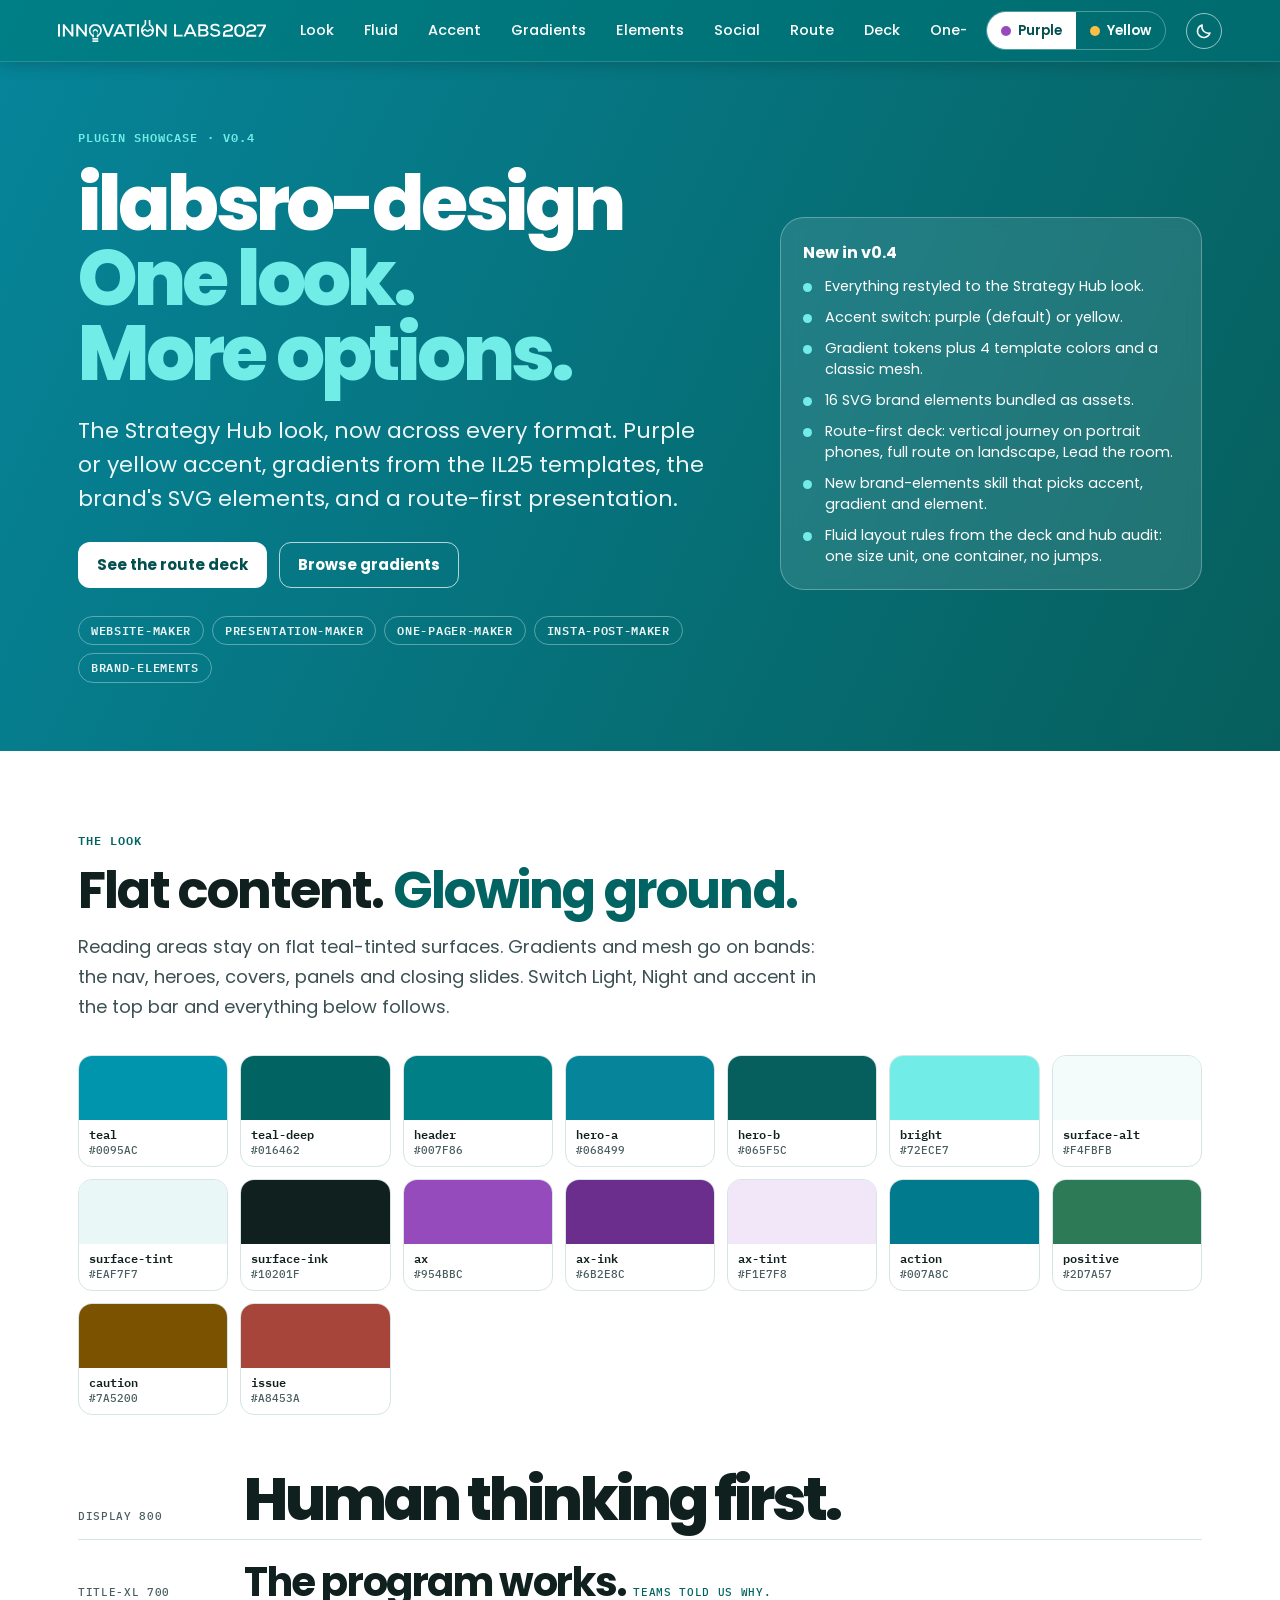
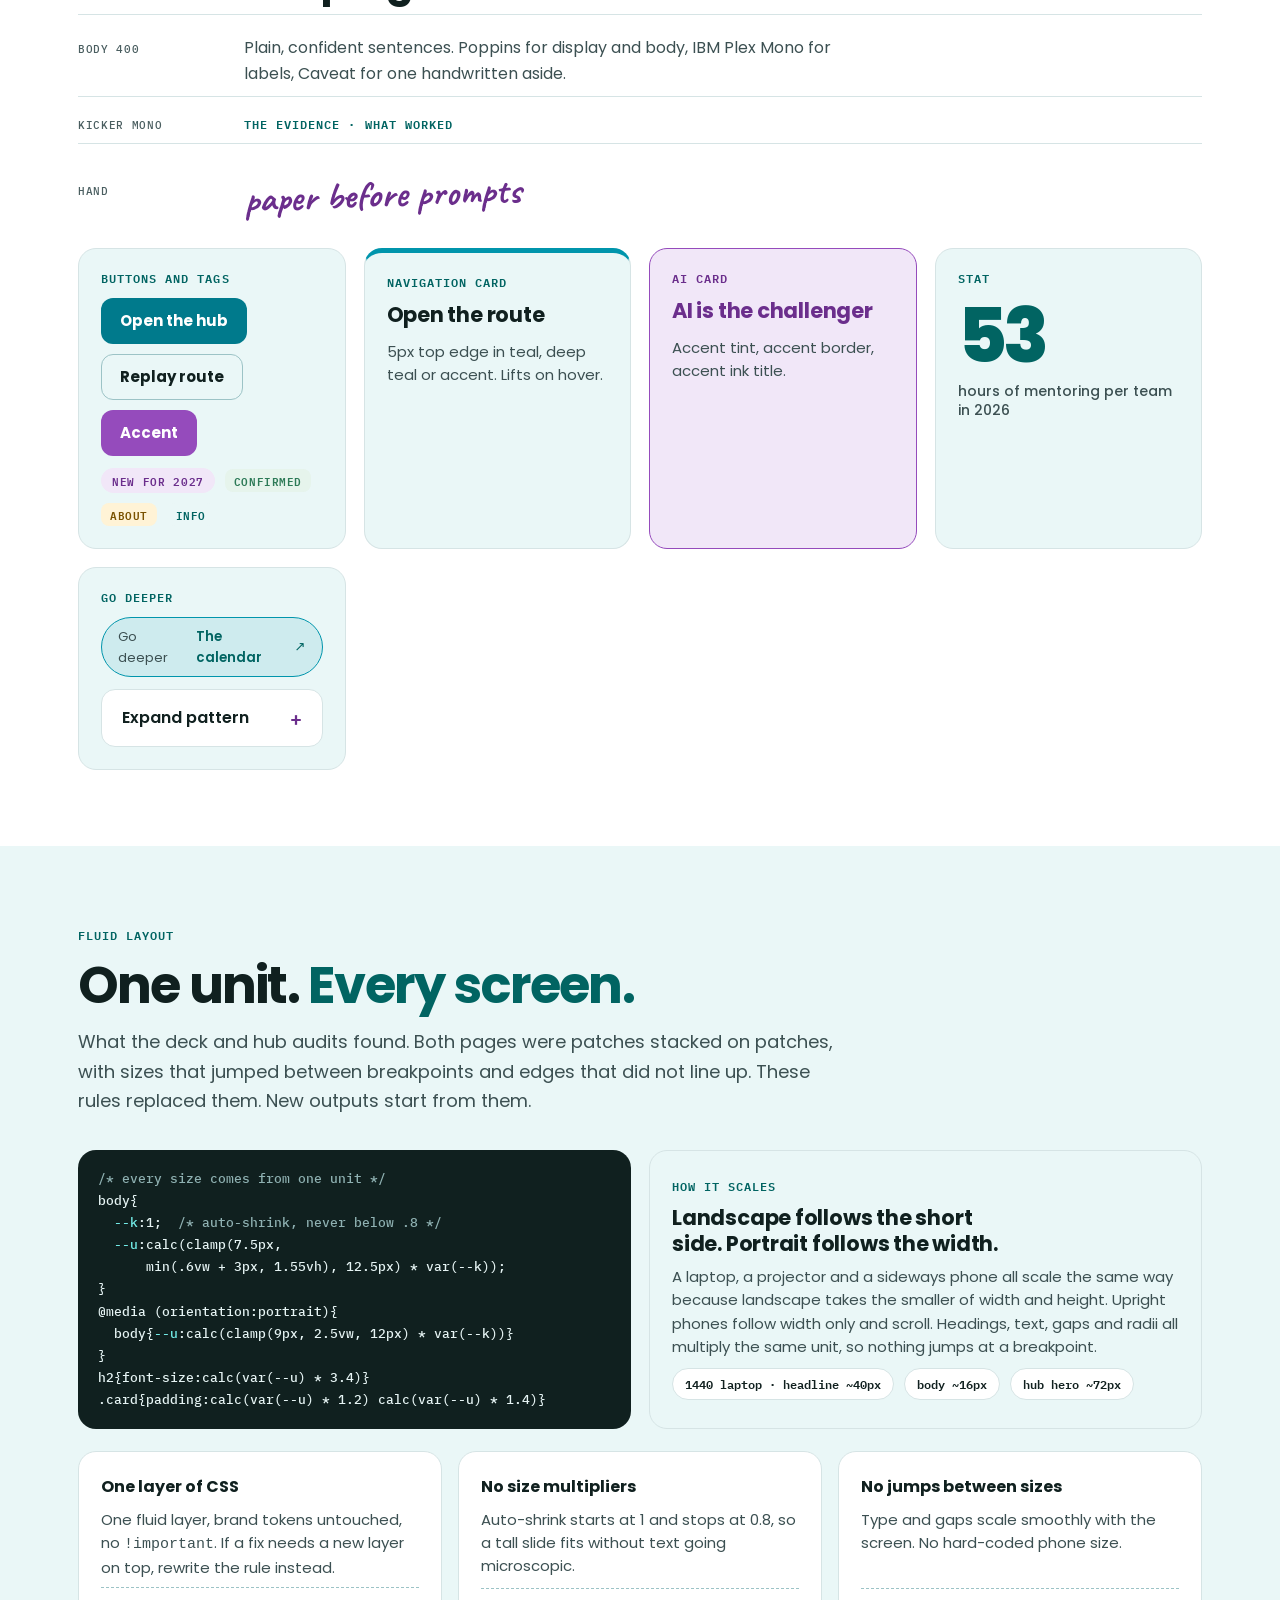
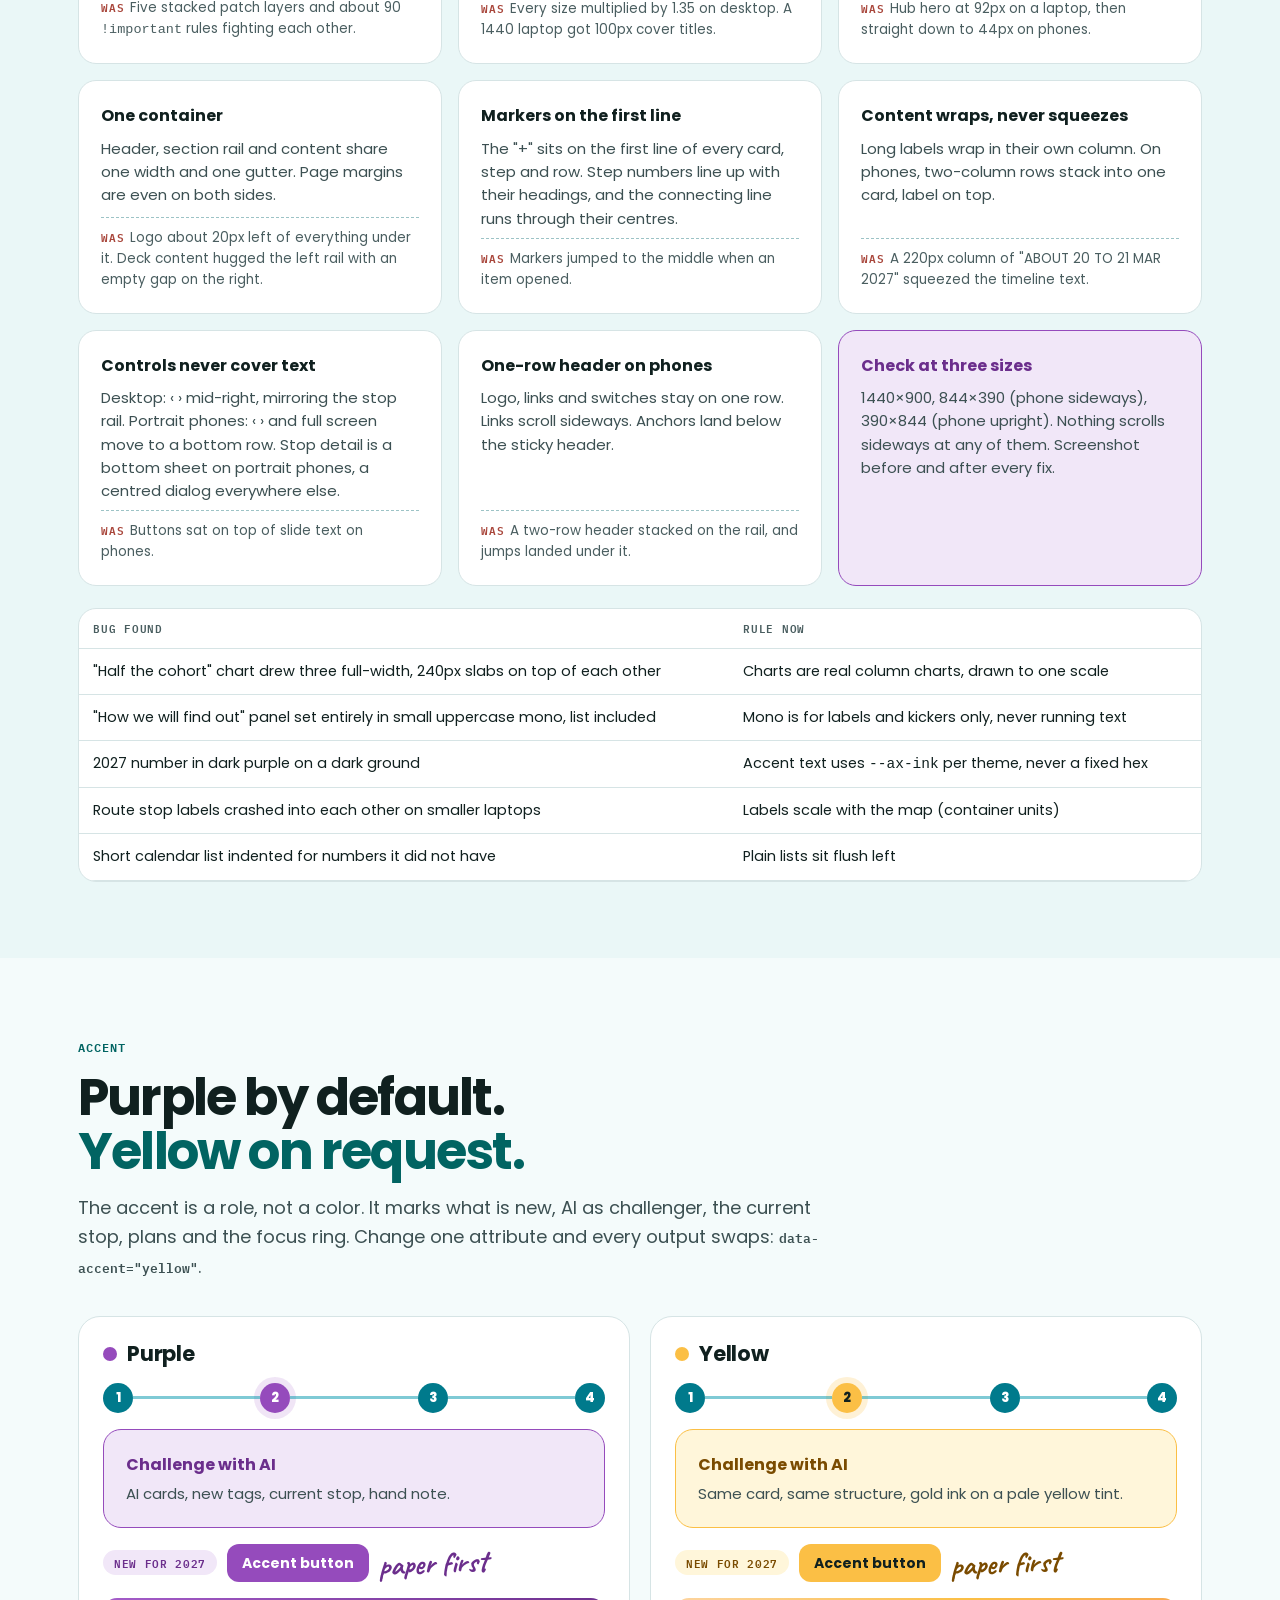
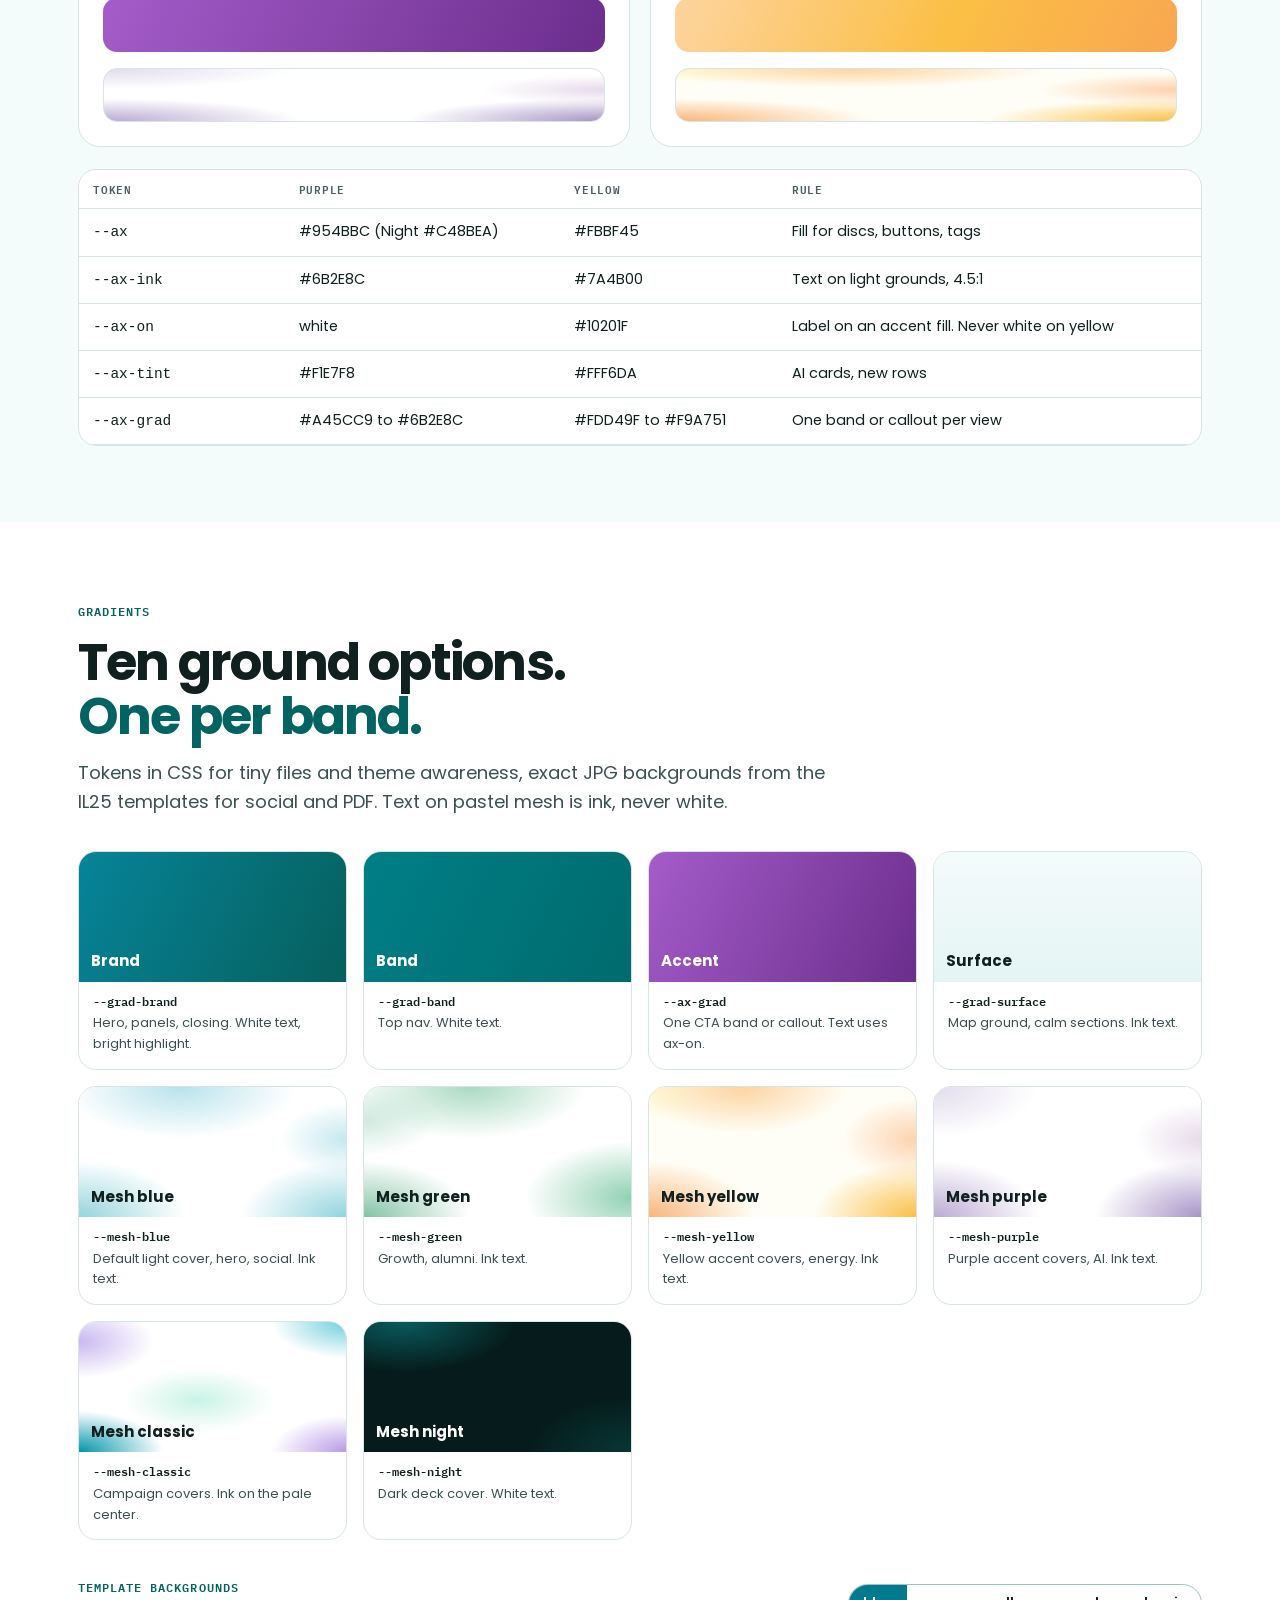
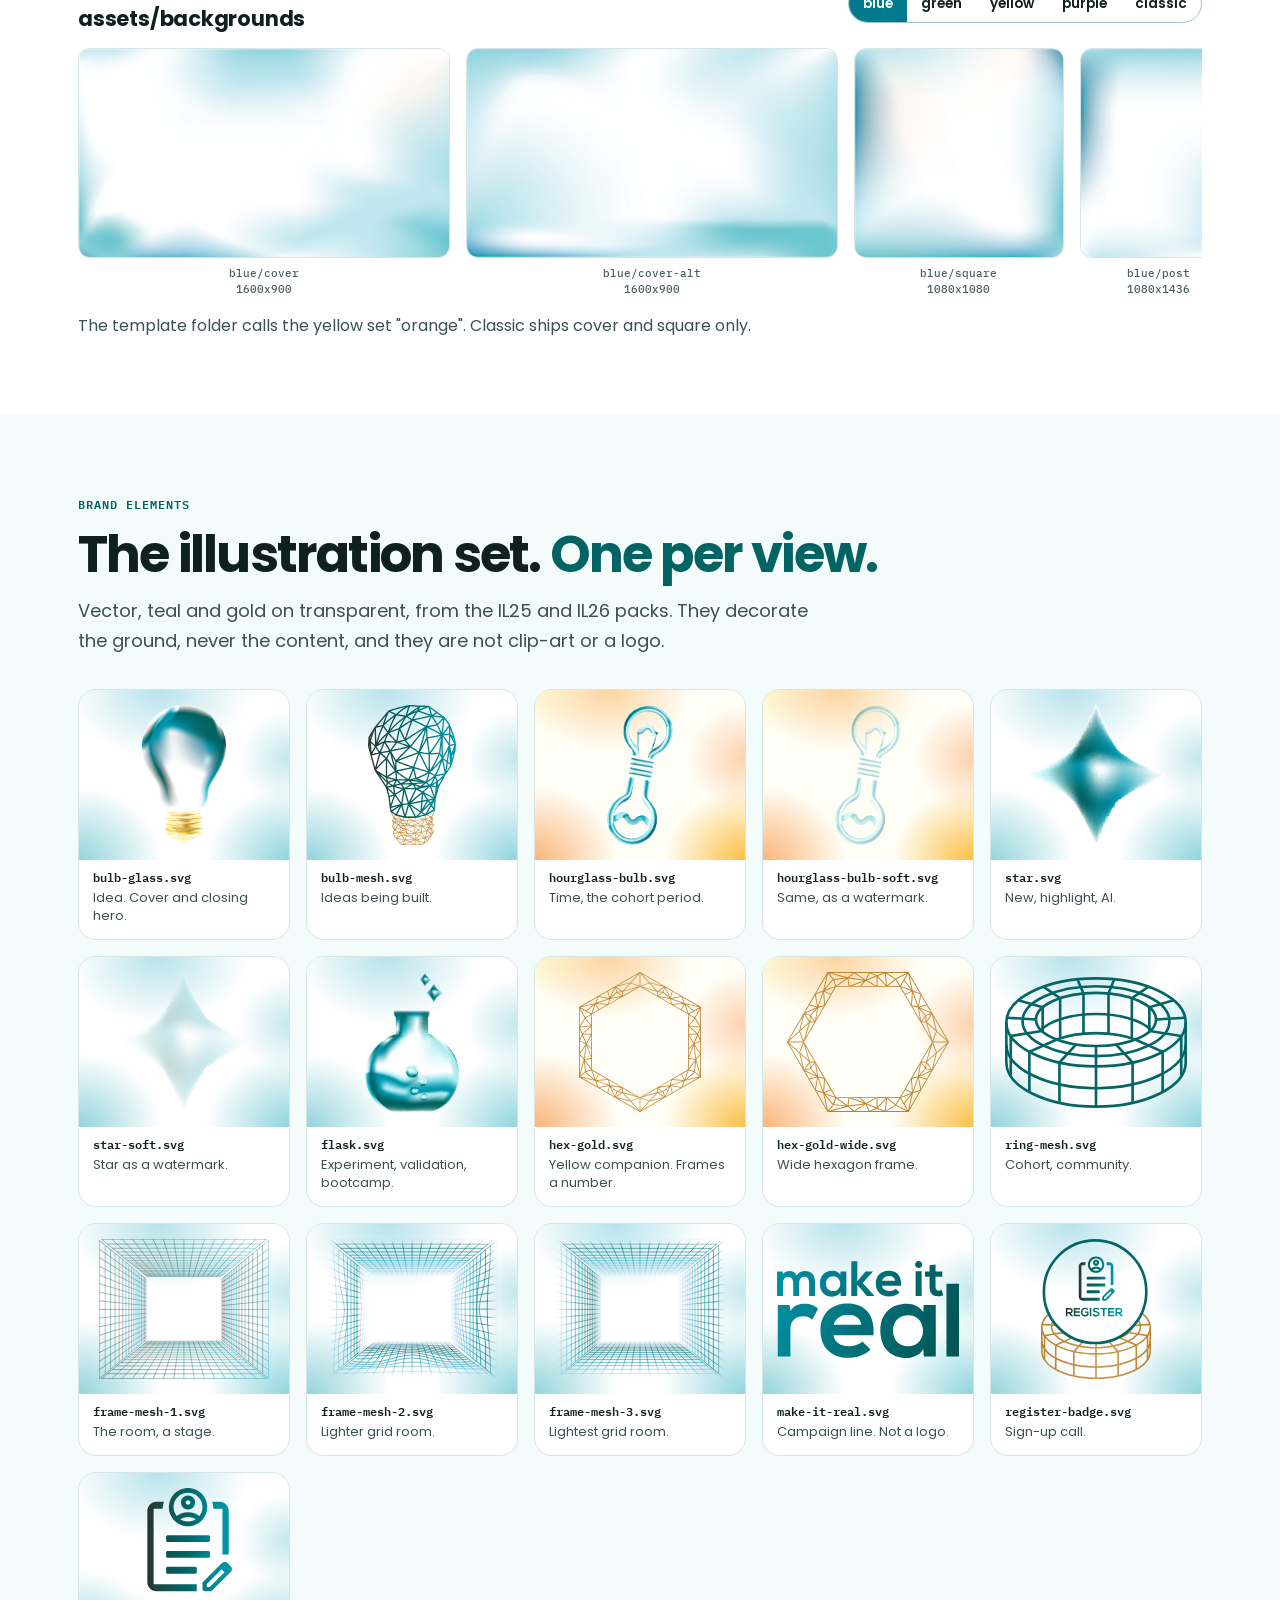
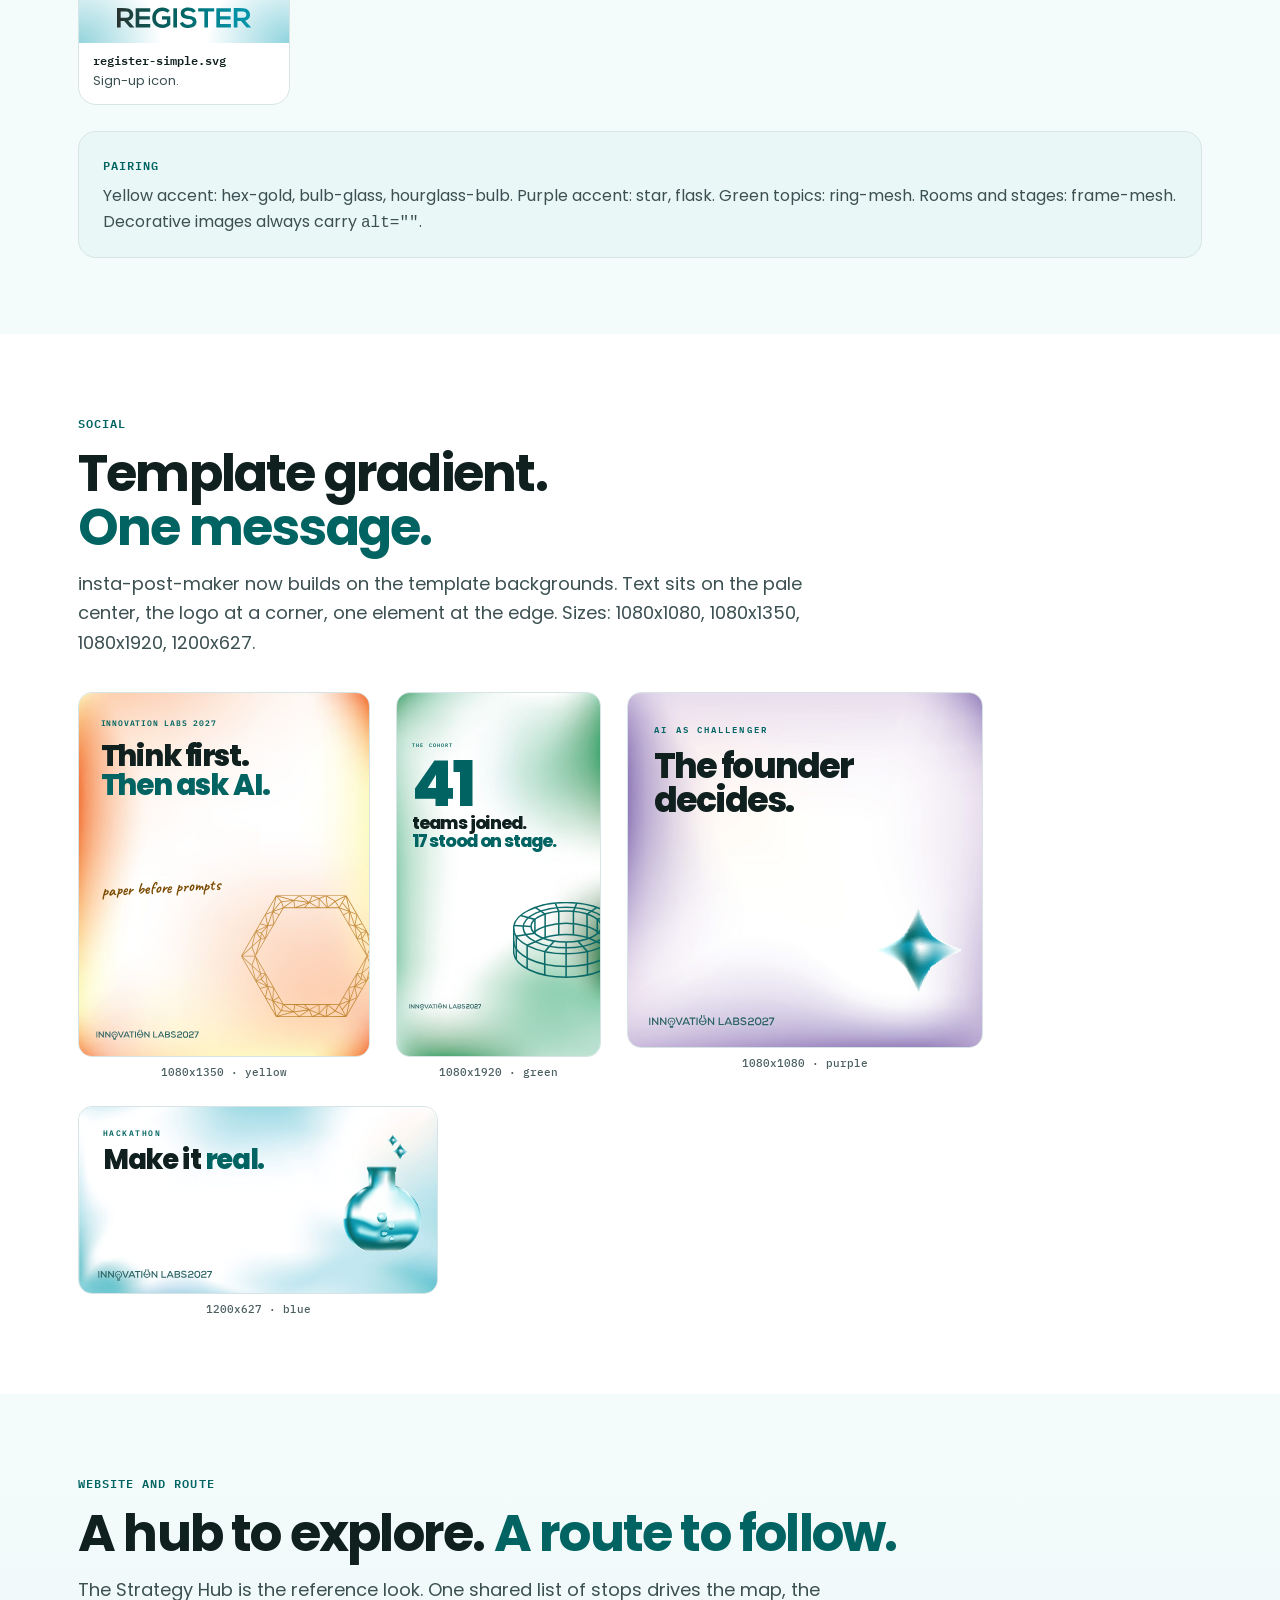
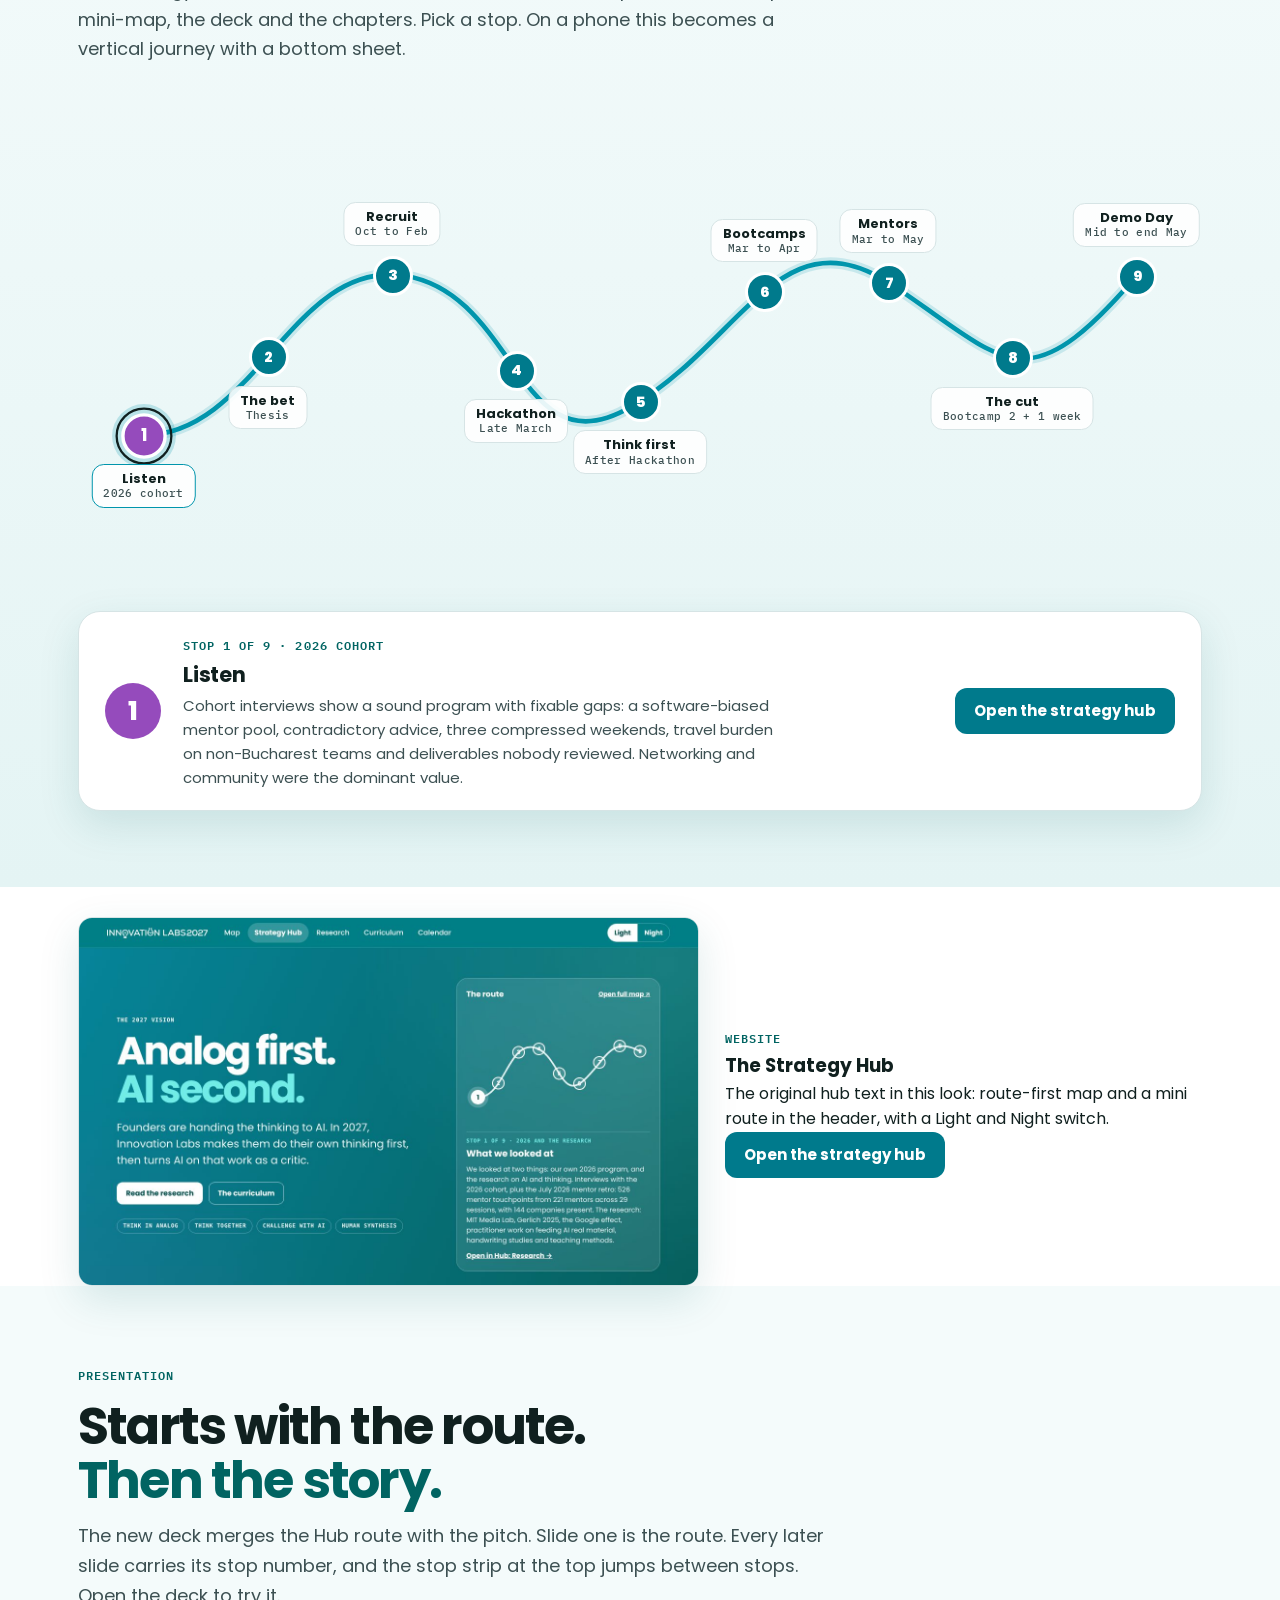
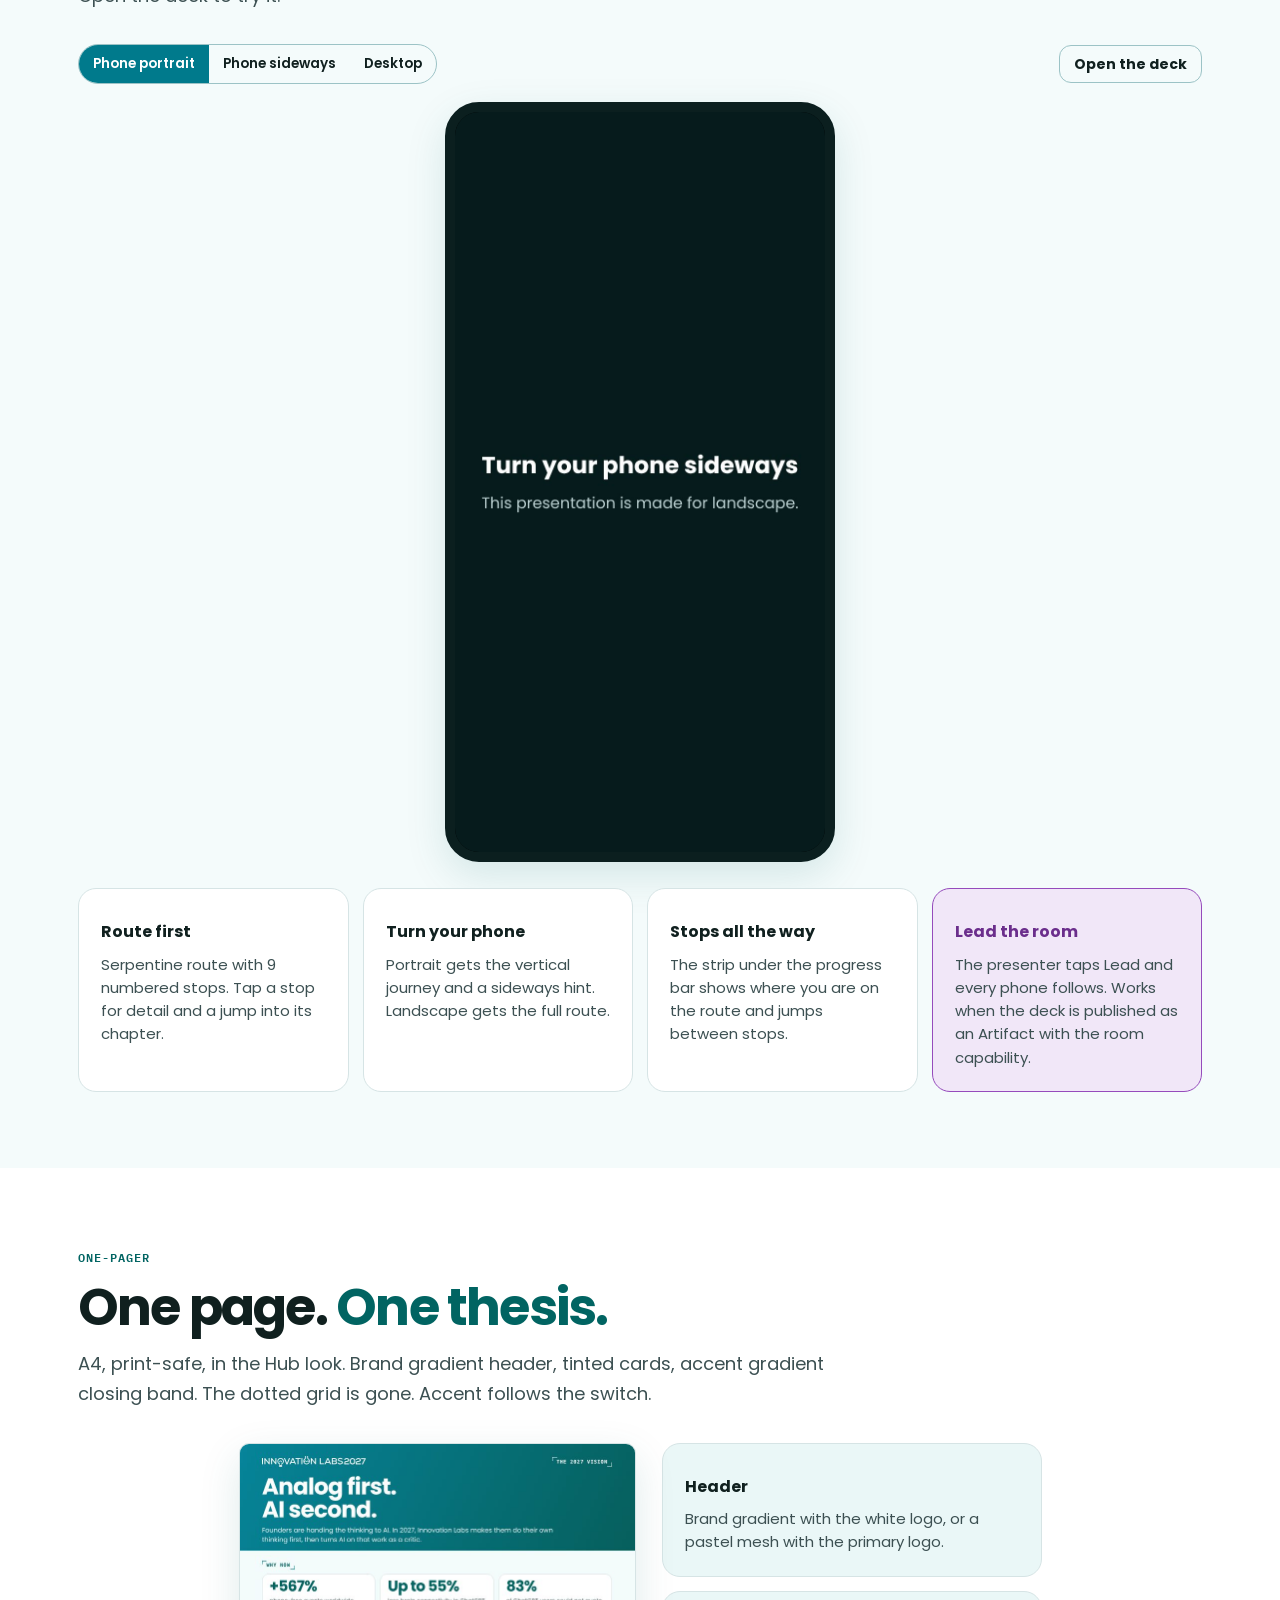
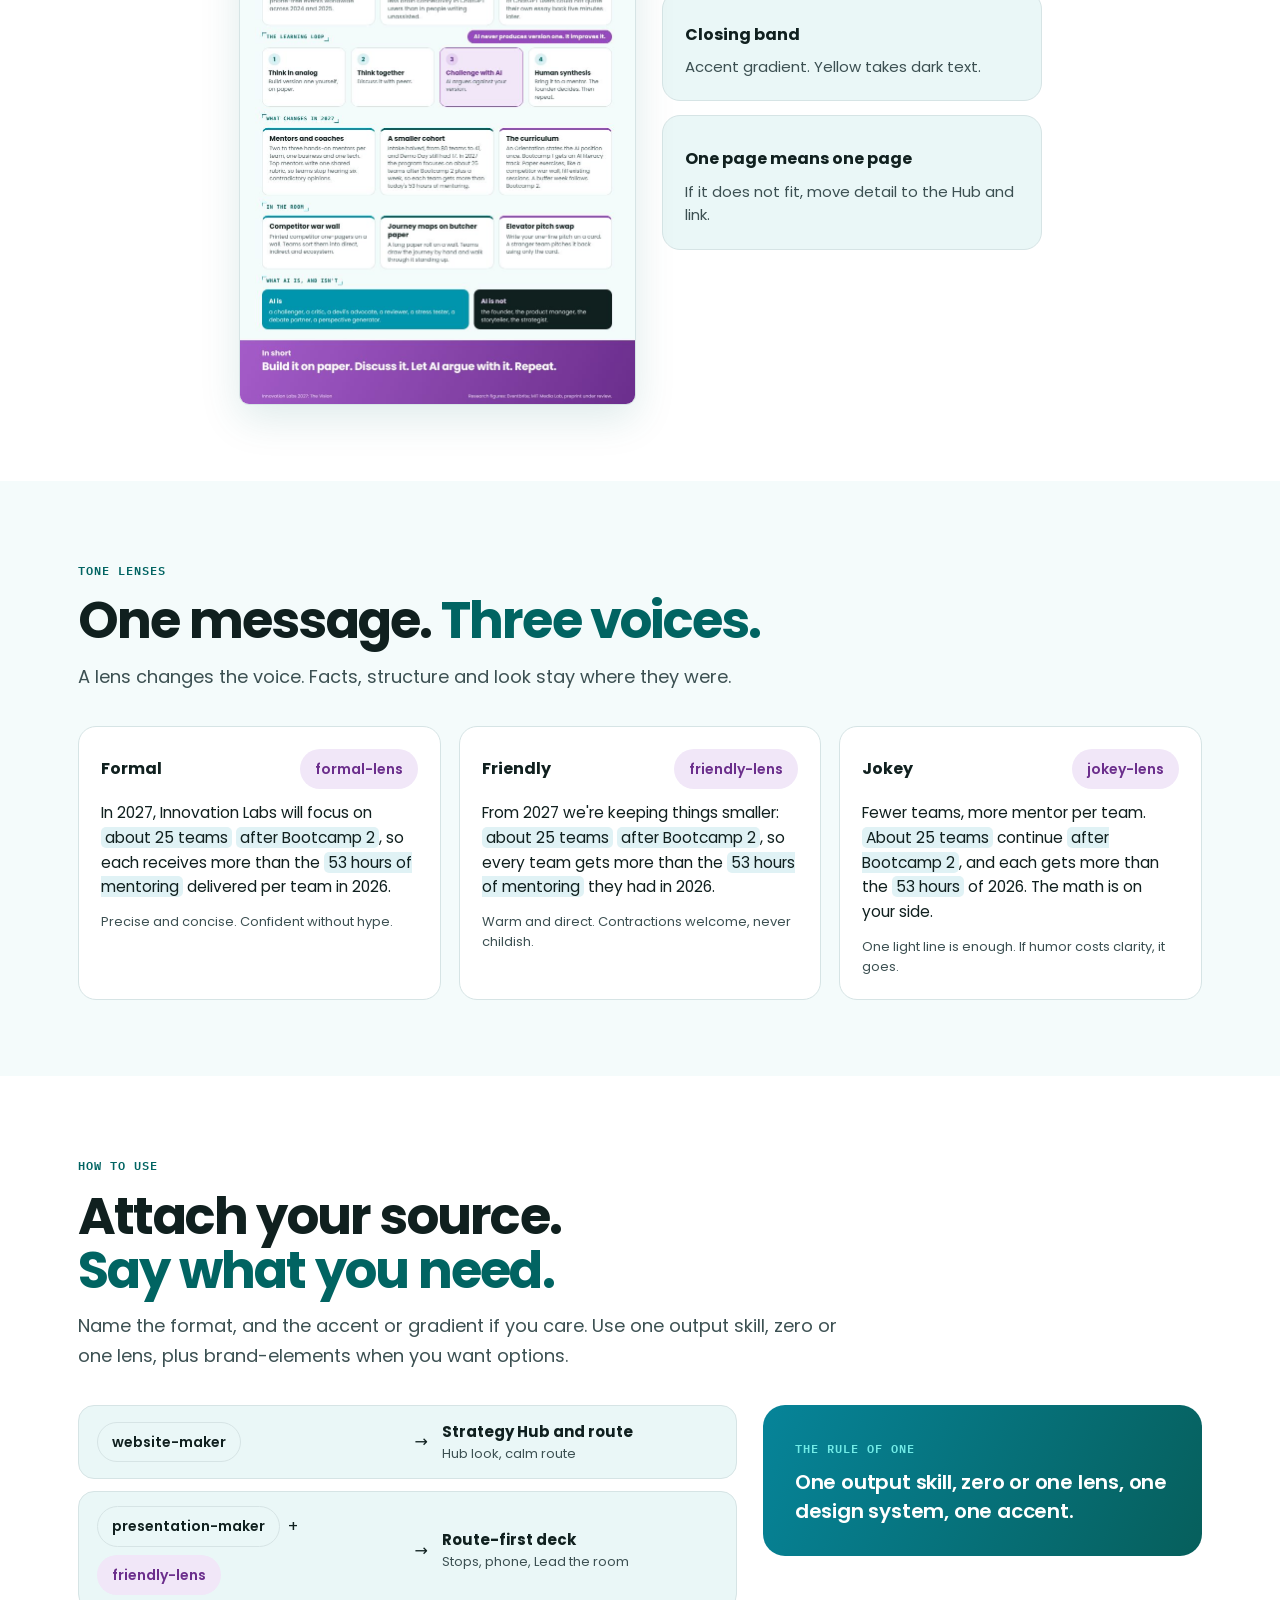
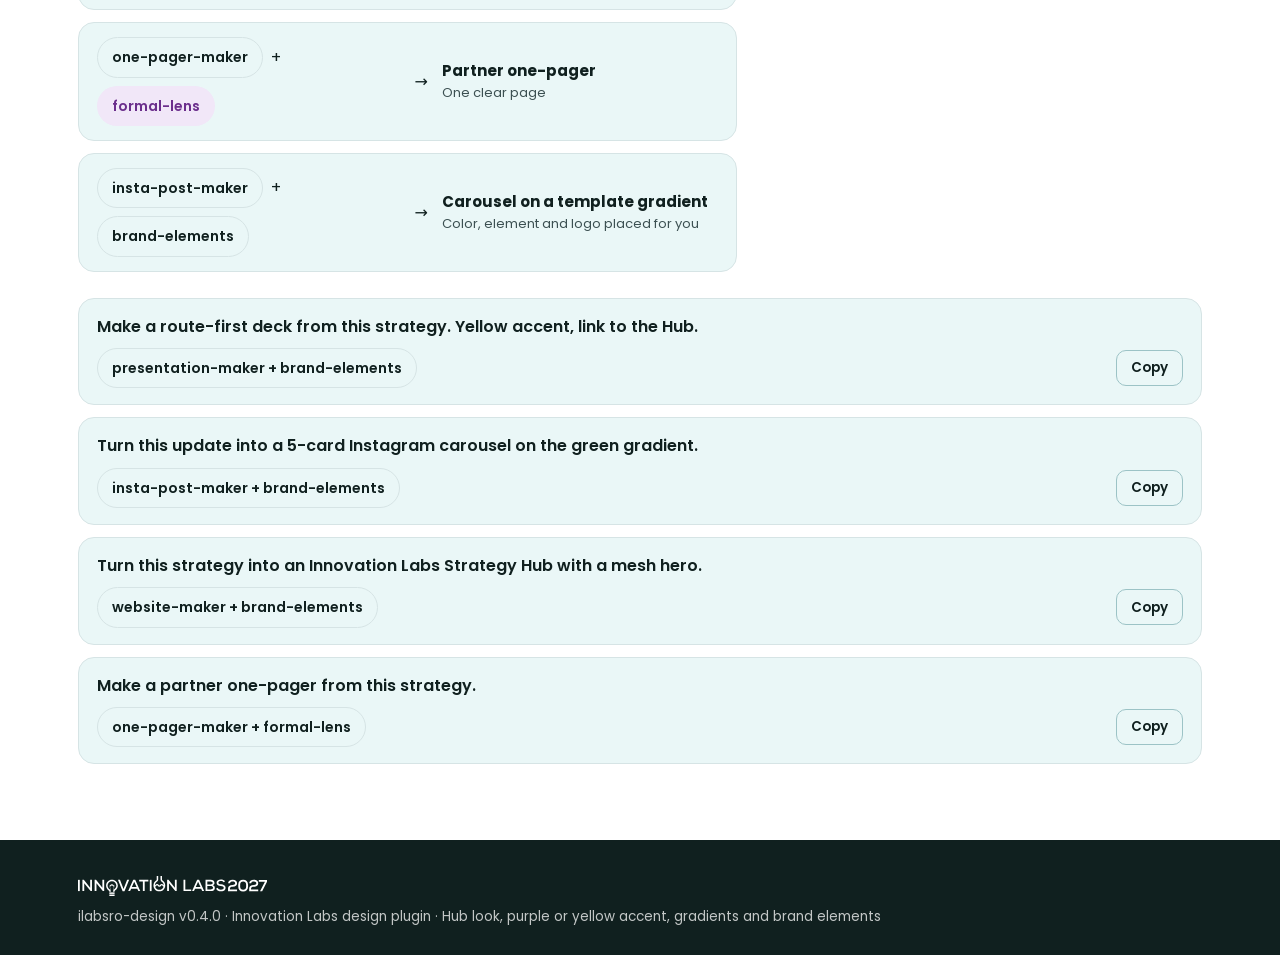
==== commit 0850f4ff: "Update showcase with the new design" ====
--- a/showcase/index.html
+++ b/showcase/index.html
@@ -1,801 +1,878 @@
 <!doctype html><html><head><meta charset=utf8><meta name=viewport content="width=device-width,initial-scale=1,viewport-fit=cover"><style>:root{color-scheme:light;box-sizing:border-box;padding-top:env(safe-area-inset-top,0px);padding-bottom:env(safe-area-inset-bottom,0px)}html{scroll-padding-top:env(safe-area-inset-top,0px)}body{margin:0;padding:0;font:14px -apple-system,BlinkMacSystemFont,sans-serif;background:#fff;color:#000}img{max-width:100%}[hidden]:not([hidden=until-found i]){display:none!important}</style></head><body>
 <title>ilabsro-design</title>
-<link rel="preconnect" href="https://fonts.googleapis.com">
-<link rel="preconnect" href="https://fonts.gstatic.com" crossorigin>
 <link rel="stylesheet" href="https://fonts.googleapis.com/css2?family=Poppins:wght@400;500;600;700;800&family=IBM+Plex+Mono:wght@500;600;700&family=Caveat:wght@700&display=swap">
 <style>
-/* Layout: IL website contract. Sticky teal nav → gradient hero with the plugin model → alternating flat sections, one job each → ink footer. Light default, Night via toggle. */
-:root{
-  --lilac:#E8D2F5;--route:#0095AC;
-  --teal:#0095AC;--teal-deep:#016462;--teal-ink:#016462;
-  --purple:#954BBC;--purple-ink:#6B2E8C;--purple-tint:#FBF6FE;
-  --surface-page:#F2F6F7;--surface:#FFFFFF;--surface-tint:#EAF7F7;--surface-ink:#10201F;
-  --ink:#10201F;--ink-muted:#3C5052;--ink-subtle:#4A5E60;
-  --on-brand:#FFFFFF;--on-action:#FFFFFF;
-  --line:#AFC0C3;--line-soft:#D3DEE0;--line-control:#6F8689;
-  --action:#016462;--action-soft:rgba(0,149,172,.12);
-  --focus-ring:#954BBC;
-  --caution:#9A4F00;--caution-soft:#FFF6EA;
-  --hero-a:#0095AC;--hero-b:#016462;
-  --shadow-hover:0 10px 26px rgba(16,32,31,.14);
-  --shadow-nav:0 2px 14px rgba(16,32,31,.25);
-  --shadow-raised:0 12px 34px rgba(16,32,31,.16);
-
-  --f-display:'Poppins',system-ui,-apple-system,'Segoe UI',sans-serif;
-  --f-mono:'IBM Plex Mono',ui-monospace,'SFMono-Regular',Menlo,monospace;
-  --f-hand:'Caveat','Segoe Print','Bradley Hand',cursive;
-
-  --s4:4px;--s8:8px;--s12:12px;--s16:16px;--s18:18px;--s22:22px;--s26:26px;--s40:40px;--s48:48px;--s64:64px;--s88:88px;
-  --r-sm:8px;--r-md:10px;--r-row:12px;--r-lg:16px;--r-panel:18px;--r-xl:22px;--r-pill:999px;
-  --content-max:1120px;--nav-h:64px;
-  color-scheme:light;
-}
-:root[data-theme="night"],:root[data-theme="dark"]{
-  --teal:#2BC4DB;--teal-ink:#2BC4DB;
-  --purple:#C48BEA;--purple-ink:#C48BEA;--purple-tint:#2B1A3A;
-  --surface-page:#031E1E;--surface:#0A3433;--surface-tint:#0F4442;--surface-ink:#001A1C;
-  --ink:#EAF6F6;--ink-muted:#9BBFC0;--ink-subtle:#7FA5A6;
-  --on-action:#02201F;
-  --line:#1C5654;--line-soft:#164B49;--line-control:#4A9896;
-  --action:#2BC4DB;--action-soft:rgba(43,196,219,.14);
-  --focus-ring:#C48BEA;
-  --caution:#F2B266;--caution-soft:#3A2A12;
-  --hero-a:#016462;--hero-b:#031E1E;
-  --shadow-hover:0 10px 26px rgba(0,0,0,.40);
-  --shadow-nav:0 2px 14px rgba(0,0,0,.45);
-  --shadow-raised:0 12px 34px rgba(0,0,0,.45);
-  color-scheme:dark;
-}
-/* fixed Night scope, used by the theme comparison tile and the deck preview */
-.night{
-  --teal:#2BC4DB;--teal-ink:#2BC4DB;--purple:#C48BEA;--purple-ink:#C48BEA;--purple-tint:#2B1A3A;
-  --surface-page:#031E1E;--surface:#0A3433;--surface-tint:#0F4442;
-  --ink:#EAF6F6;--ink-muted:#9BBFC0;--ink-subtle:#7FA5A6;--on-action:#02201F;
-  --line:#1C5654;--line-soft:#164B49;--line-control:#4A9896;--action:#2BC4DB;--action-soft:rgba(43,196,219,.14);
-}
-.lightscope{
-  --teal:#0095AC;--teal-ink:#016462;--purple:#954BBC;--purple-ink:#6B2E8C;--purple-tint:#FBF6FE;
-  --surface-page:#F2F6F7;--surface:#FFFFFF;--surface-tint:#EAF7F7;
-  --ink:#10201F;--ink-muted:#3C5052;--ink-subtle:#4A5E60;--on-action:#FFFFFF;
-  --line:#AFC0C3;--line-soft:#D3DEE0;--line-control:#6F8689;--action:#016462;--action-soft:rgba(0,149,172,.12);
-}
-
+/* Showcase for the ilabsro-design plugin v0.4. Hub look: gradient band nav, big Poppins, flat sections,
+   gradient on hero and bands only. Theme and accent switch the whole page. */
+/* Innovation Labs tokens v0.4
+   Look = the Strategy Hub (teal band, big Poppins, serpentine route, soft panels).
+   Two axes switch the same layout:
+     data-theme  = light | night
+     data-accent = purple | yellow     (the accent role: new, AI, current step, focus, hand note)
+   Gradients are tokens now. See BRAND_ELEMENTS.md for when to use them. */
+
+:root,
+[data-theme="light"] {
+  /* brand */
+  --teal: #0095AC;
+  --teal-deep: #016462;
+  --teal-ink: #016462;
+  --header: #007F86;          /* top band */
+  --hero-a: #068499;          /* hero gradient start */
+  --hero-b: #065F5C;          /* hero gradient end */
+  --bright: #72ECE7;          /* highlight words on teal fields */
+  --route: #0095AC;
+  --logo-ink: #2B6363;
+
+  /* surfaces (flat: alternate page / alt / tint) */
+  --surface-page: #FFFFFF;
+  --surface-alt: #F4FBFB;
+  --surface: #FFFFFF;
+  --surface-tint: #EAF7F7;
+  --surface-ink: #10201F;
+
+  /* text */
+  --ink: #10201F;
+  --ink-muted: #3C5052;
+  --ink-subtle: #4A5E60;
+  --on-brand: #FFFFFF;
+
+  /* lines */
+  --line: #D6E4E5;
+  --line-soft: #E3EDEE;
+  --line-control: #6F8689;
+  --line-strong: #9CC3C6;
+
+  /* actions */
+  --action: #007A8C;
+  --on-action: #FFFFFF;
+  --action-soft: rgba(0,149,172,.12);
+  --focus-ring: var(--ax);
+
+  /* accent role, default purple */
+  --ax: #954BBC;
+  --ax-ink: #6B2E8C;
+  --ax-tint: #F1E7F8;
+  --ax-soft: rgba(149,75,188,.14);
+  --ax-on: #FFFFFF;
+  --ax-deep: #6B2E8C;
+  --ax-grad: linear-gradient(115deg, #A45CC9 0%, #6B2E8C 100%);
+  --lilac: #E8D2F5;
+
+  /* status */
+  --positive: #2D7A57; --positive-soft: #E6F4EC;
+  --caution: #7A5200;  --caution-soft: #FFF3D6;
+  --issue: #A8453A;    --issue-soft: #FBECE9;
+
+  /* data viz */
+  --viz-1: #0095AC; --viz-2: #016462; --viz-ai: var(--ax); --viz-context: #AFC0C3; --viz-grid: #D3DEE0;
+
+  /* gradients */
+  --grad-brand: linear-gradient(115deg, var(--hero-a), var(--hero-b));
+  --grad-band: linear-gradient(115deg, var(--header), #006B6E);
+  --grad-accent: var(--ax-grad);
+  --grad-surface: linear-gradient(180deg, #F4FBFB 0%, #E4F4F4 100%);
+  --mesh-blue:
+    radial-gradient(60% 55% at 38% 0%, #B8E3EC 0%, transparent 72%),
+    radial-gradient(55% 60% at 0% 100%, #94D4DC 0%, transparent 72%),
+    radial-gradient(55% 60% at 100% 100%, #90D4DE 0%, transparent 72%),
+    radial-gradient(35% 40% at 100% 40%, #C5E8EF 0%, transparent 70%), #FFFFFF;
+  --mesh-green:
+    radial-gradient(60% 55% at 40% 0%, #A9DAC2 0%, transparent 72%),
+    radial-gradient(55% 60% at 0% 100%, #83C3A4 0%, transparent 72%),
+    radial-gradient(55% 60% at 100% 85%, #91D1B3 0%, transparent 72%),
+    radial-gradient(40% 40% at 0% 25%, #CEE9DE 0%, transparent 70%), #FFFFFF;
+  --mesh-yellow:
+    radial-gradient(55% 50% at 35% 0%, #FDD49F 0%, transparent 72%),
+    radial-gradient(55% 60% at 0% 100%, #FAB579 0%, transparent 72%),
+    radial-gradient(55% 60% at 100% 100%, #FBBF45 0%, transparent 70%),
+    radial-gradient(40% 45% at 100% 40%, #FDD2AD 0%, transparent 70%),
+    radial-gradient(45% 40% at 0% 0%, #FEFAD2 0%, transparent 70%), #FFFEF6;
+  --mesh-purple:
+    radial-gradient(55% 55% at 0% 0%, #E2DCED 0%, transparent 70%),
+    radial-gradient(55% 60% at 0% 100%, #BBABD3 0%, transparent 72%),
+    radial-gradient(55% 60% at 100% 100%, #A794C6 0%, transparent 72%),
+    radial-gradient(35% 40% at 100% 40%, #E7DBEB 0%, transparent 70%), #FFFFFF;
+  --mesh-classic:
+    radial-gradient(45% 45% at 0% 100%, #0095AC 0%, transparent 70%),
+    radial-gradient(40% 40% at 100% 0%, #6FCFDD 0%, transparent 70%),
+    radial-gradient(40% 40% at 0% 15%, #C9B8F0 0%, transparent 70%),
+    radial-gradient(40% 40% at 100% 100%, #B79AE6 0%, transparent 70%),
+    radial-gradient(40% 35% at 45% 60%, #C9F3E6 0%, transparent 70%), #FFFFFF;
+  --mesh: var(--mesh-blue);   /* default page mesh; the accent swaps it, see below */
+
+  /* spacing */
+  --space-4: 4px; --space-8: 8px; --space-12: 12px; --space-16: 16px; --space-18: 18px;
+  --space-22: 22px; --space-26: 26px; --space-40: 40px; --space-48: 48px; --space-64: 64px; --space-88: 88px;
+
+  /* radius (hub look: roomy) */
+  --radius-xs: 4px; --radius-sm: 8px; --radius-md: 12px; --radius-row: 14px;
+  --radius-lg: 18px; --radius-panel: 22px; --radius-xl: 24px; --radius-pill: 999px;
+
+  --border-card: 1px; --border-accent: 5px; --border-focus: 3px;
+  --content-max: 1180px; --text-max: 780px; --slide-max: 760px; --nav-height: 58px;
+
+  --shadow-hover: 0 10px 28px rgba(1,100,98,.13);
+  --shadow-nav: 0 2px 14px rgba(16,32,31,.25);
+  --shadow-raised: 0 14px 40px rgba(1,100,98,.13);
+  --shadow-sheet: 0 -14px 40px rgba(16,32,31,.28);
+
+  --font: Poppins, system-ui, -apple-system, "Segoe UI", sans-serif;
+  --mono: "IBM Plex Mono", ui-monospace, SFMono-Regular, Menlo, monospace;
+  --hand: Caveat, "Segoe Print", "Bradley Hand", cursive;
+}
+
+/* Yellow accent. Fill is the template yellow, ink is a dark gold that holds 4.5:1 on white,
+   and the label on a yellow fill is dark, never white. */
+[data-accent="purple"] { --mesh: var(--mesh-purple); }
+[data-accent="yellow"] {
+  --ax: #FBBF45;
+  --ax-ink: #7A4B00;
+  --ax-tint: #FFF6DA;
+  --ax-soft: rgba(251,191,69,.22);
+  --ax-on: #10201F;
+  --ax-deep: #BF822B;
+  --ax-grad: linear-gradient(115deg, #FDD49F 0%, #FBBF45 55%, #F9A751 100%);
+  --lilac: #FEFAD2;
+  --focus-ring: #BF822B;
+  --mesh: var(--mesh-yellow);
+}
+
+[data-theme="night"] {
+  --teal: #2BC4DB;
+  --teal-deep: #016462;
+  --teal-ink: #72ECE7;
+  --header: #061B1B;
+  --hero-a: #0B8F91;
+  --hero-b: #073A39;
+  --bright: #72ECE7;
+  --route: #72ECE7;
+  --logo-ink: #FFFFFF;
+
+  --surface-page: #061B1B;
+  --surface-alt: #0A2928;
+  --surface: #0D3A39;
+  --surface-tint: #0F4443;
+  --surface-ink: #001A1C;
+
+  --ink: #FFFFFF;
+  --ink-muted: #B9CECE;
+  --ink-subtle: #8FB1B2;
+
+  --line: rgba(195,240,240,.16);
+  --line-soft: rgba(195,240,240,.10);
+  --line-control: rgba(195,240,240,.38);
+  --line-strong: rgba(195,240,240,.38);
+
+  --action: #1AB7BE;
+  --on-action: #04201F;
+  --action-soft: rgba(43,196,219,.14);
+
+  --ax: #C48BEA;
+  --ax-ink: #D2A8EE;
+  --ax-tint: rgba(149,75,188,.22);
+  --ax-soft: rgba(196,139,234,.18);
+  --ax-on: #1B0F26;
+  --ax-deep: #954BBC;
+  --ax-grad: linear-gradient(115deg, #C48BEA 0%, #954BBC 100%);
+
+  --positive: #8FD3B1; --positive-soft: rgba(45,122,87,.26);
+  --caution: #F2D58A;  --caution-soft: rgba(160,120,20,.24);
+  --issue: #F1A39A;    --issue-soft: rgba(176,74,63,.22);
+
+  --viz-2: #8FD8E4; --viz-context: #3E6E6C;
+
+  --grad-band: linear-gradient(115deg, #061B1B, #0A2928);
+  --grad-surface: linear-gradient(180deg, #061B1B 0%, #0A2928 100%);
+  /* Night meshes are teal glows on near-black teal. */
+  --mesh-night:
+    radial-gradient(60% 55% at 15% 0%, rgba(11,143,145,.55) 0%, transparent 70%),
+    radial-gradient(55% 60% at 100% 100%, rgba(7,58,57,.9) 0%, transparent 72%), #061B1B;
+  --mesh: var(--mesh-night);
+
+  --shadow-hover: 0 10px 28px rgba(0,0,0,.40);
+  --shadow-nav: 0 2px 14px rgba(0,0,0,.45);
+  --shadow-raised: 0 14px 40px rgba(0,0,0,.45);
+  --shadow-sheet: 0 -14px 40px rgba(0,0,0,.50);
+}
+[data-theme="night"][data-accent="yellow"] {
+  --ax: #FBBF45;
+  --ax-ink: #F6D27A;
+  --ax-tint: rgba(251,191,69,.16);
+  --ax-soft: rgba(251,191,69,.18);
+  --ax-on: #2A1B00;
+  --ax-deep: #BF822B;
+  --ax-grad: linear-gradient(115deg, #FBBF45 0%, #F9A751 100%);
+  --focus-ring: #FBBF45;
+  --lilac: #FEFAD2;
+}
+
+/* Aliases so v0.3 files keep working. Prefer the new names. */
+:root, [data-theme] {
+  --purple: var(--ax);
+  --purple-ink: var(--ax-ink);
+  --purple-tint: var(--ax-tint);
+}
+
+/* Innovation Labs base components v0.4. Needs TOKENS.css first.
+   Class names follow the Strategy Hub. Everything reads tokens, so light/night and purple/yellow
+   switch with data-theme and data-accent on <html>. */
 *{box-sizing:border-box}
-html{scroll-behavior:smooth;scroll-padding-top:calc(var(--nav-h) + 12px)}
-body{background:var(--surface-page);color:var(--ink);font-family:var(--f-display);font-size:15px;line-height:1.6;-webkit-font-smoothing:antialiased}
-h1,h2,h3,h4{margin:0;text-wrap:balance;color:var(--ink)}
-p{margin:0}
-a{color:var(--teal-ink)}
-:focus-visible{outline:3px solid var(--focus-ring);outline-offset:2px;border-radius:4px}
-.wrap{max-width:var(--content-max);margin:0 auto;padding-inline:var(--s40)}
-@media (max-width:620px){.wrap{padding-inline:var(--s22)}}
-
-.kicker{font-family:var(--f-mono);font-size:12px;font-weight:600;letter-spacing:.12em;text-transform:uppercase;color:var(--teal-ink)}
-.meta{font-family:var(--f-mono);font-size:11px;font-weight:500;letter-spacing:.06em;color:var(--ink-subtle)}
-.lead{font-size:clamp(15.8px,1.6vw,19.4px);line-height:1.55;color:var(--ink-muted);max-width:62ch}
-.headline{font-size:clamp(28.2px,3.6vw,45.8px);line-height:1.08;letter-spacing:-.025em;font-weight:700}
-.headline em,.beat{font-style:normal;color:var(--teal-ink)}
-.note{font-size:12.3px;line-height:1.5;color:var(--ink-subtle)}
-code,.mono{font-family:var(--f-mono);font-size:.88em}
-
-/* ---------- nav */
-.nav{position:sticky;top:env(safe-area-inset-top,0px);z-index:50;background:linear-gradient(115deg,var(--hero-a),var(--hero-b));box-shadow:var(--shadow-nav)}
-.nav .wrap{height:var(--nav-h);display:flex;align-items:center;gap:var(--s18)}
-.nav .logo{height:24px;flex:none;display:block}
-.nav .links{display:flex;gap:4px;overflow-x:auto;scrollbar-width:none;flex:1;min-width:0;justify-content:flex-end}
-.nav .links::-webkit-scrollbar{display:none}
-.nav .links a{flex:none;color:#fff;text-decoration:none;font-size:13.2px;font-weight:600;padding:7px 12px;border-radius:var(--r-pill);white-space:nowrap;transition:background .2s}
-.nav .links a:hover{background:rgba(255,255,255,.14)}
-.nav .links a.on{background:#fff;color:#016462}
-.seg{display:inline-flex;background:rgba(255,255,255,.14);border-radius:var(--r-pill);padding:3px;flex:none}
-.seg button{all:unset;cursor:pointer;font-size:12px;font-weight:600;color:#fff;padding:5px 11px;border-radius:var(--r-pill);min-height:24px;display:inline-flex;align-items:center}
-.seg button[aria-pressed="true"]{background:#fff;color:#016462}
-.seg button:focus-visible{outline:3px solid #fff;outline-offset:1px}
-.nav .wrap{max-width:1300px}
-@media (max-width:1339px){
-  .nav .wrap{flex-wrap:wrap;height:auto;min-height:var(--nav-h);padding-block:10px;row-gap:8px}
-  .nav .logo{margin-right:auto}
-  .nav .links{order:3;flex:1 1 100%;flex-wrap:wrap;justify-content:flex-start;overflow:visible;row-gap:4px}
-  html{scroll-padding-top:120px}
-}
-@media (max-width:1060px){.nav .wrap{gap:var(--s12)}.nav .links{justify-content:flex-start}}
-@media (max-width:520px){.nav .logo{height:22px}.nav .links{display:none}}
-
-/* ---------- hero */
-.hero{background:linear-gradient(115deg,var(--hero-a),var(--hero-b));color:#fff;padding-block:var(--s64) var(--s88)}
-.hero .wrap{display:grid;grid-template-columns:1fr 1.15fr;gap:var(--s48);align-items:center}
-.hero .kicker{color:#fff;opacity:.9}
-.hero h1{color:#fff;font-size:clamp(40.5px,7vw,81px);line-height:.98;letter-spacing:-.035em;font-weight:800;margin-block:var(--s16) var(--s18)}
-.hero h1 span{display:block;font-family:var(--f-mono);font-size:13px;font-weight:600;letter-spacing:.12em;text-transform:uppercase;margin-top:var(--s12);opacity:.85}
-.hero .lead{color:#fff;opacity:.94;font-size:19.4px}
-.hero .facts{display:flex;flex-wrap:wrap;gap:var(--s8);margin-top:var(--s26)}
-.hero .facts span{font-family:var(--f-mono);font-size:11.4px;font-weight:600;letter-spacing:.06em;text-transform:uppercase;padding:6px 11px;border-radius:var(--r-pill);border:1.5px solid rgba(255,255,255,.55)}
-/* the plugin model */
-.model{background:var(--surface);color:var(--ink);border-radius:var(--r-xl);padding:var(--s26);box-shadow:var(--shadow-raised);display:grid;gap:var(--s12)}
-.model .row{display:grid;grid-template-columns:118px 1fr;gap:var(--s16);align-items:start;padding:var(--s12) var(--s16);border-radius:var(--r-row);background:var(--surface-tint)}
-.model .row .k{font-family:var(--f-mono);font-size:11px;font-weight:700;letter-spacing:.1em;text-transform:uppercase;color:var(--teal-ink);padding-top:3px}
-.model .row b{display:block;font-size:14.1px;font-weight:600}
-.model .row p{font-size:12.3px;color:var(--ink-muted);line-height:1.45;margin-top:2px}
-.model .row.base{background:var(--teal-deep);color:#fff}
-.model .row.base .k,.model .row.base p{color:#fff}
-.model .row.base p{opacity:.88}
-.model .chips{display:flex;flex-wrap:wrap;gap:6px;margin-top:8px}
-.model .eq{display:flex;align-items:center;gap:var(--s12);padding:var(--s4) var(--s16) 0;font-size:13.2px;color:var(--ink-muted)}
-.model .eq b{color:var(--ink)}
-.model .plus{font-family:var(--f-mono);color:var(--teal-ink);font-weight:700;text-align:center;line-height:1;margin-block:-6px}
-@media (max-width:900px){.hero .wrap{grid-template-columns:1fr}}
-@media (max-width:620px){.hero{padding-block:var(--s40) 60px}.model{padding:var(--s16)}.model .row{grid-template-columns:1fr;gap:4px}}
-
-/* ---------- chips, buttons, deeper */
-.chip{display:inline-flex;align-items:center;gap:6px;font-family:var(--f-mono);font-size:11.4px;font-weight:600;letter-spacing:.02em;padding:4px 10px;border-radius:var(--r-pill);background:var(--action-soft);color:var(--teal-ink);white-space:nowrap}
-.chip.lens{background:var(--surface);border:1.5px solid var(--line-control);color:var(--ink)}
-.chip.ai{background:var(--purple-tint);color:var(--purple-ink);border:1.5px solid var(--purple)}
-.chip.exp{background:transparent;border:1.5px dashed var(--line-control);color:var(--ink-muted)}
-.btn{display:inline-flex;align-items:center;justify-content:center;gap:8px;min-height:44px;padding:0 20px;border-radius:var(--r-pill);font:600 13.2px var(--f-display);border:1.5px solid transparent;cursor:pointer;text-decoration:none}
+html{scroll-behavior:smooth;-webkit-text-size-adjust:100%}
+body{margin:0;background:var(--surface-page);color:var(--ink);font:400 16px/1.6 var(--font);transition:background .18s ease,color .18s ease}
+h1,h2,h3,h4,p,ul,ol{margin:0}
+h1,h2,h3,h4{text-wrap:balance}
+a{color:inherit}
+button{font:inherit;color:inherit}
+:focus-visible{outline:3px solid var(--focus-ring);outline-offset:3px;border-radius:6px}
+.wrap{max-width:var(--content-max);margin:0 auto;padding-inline:28px}
+
+/* type */
+.eyebrow,.meta,.kicker{font:600 11.5px/1.3 var(--mono);letter-spacing:.09em;text-transform:uppercase}
+.meta,.kicker{color:var(--teal-ink)}
+.display{font-weight:800;font-size:clamp(44px,6.3vw,92px);line-height:.98;letter-spacing:-.05em}
+.display em,.hl{font-style:normal;color:var(--bright)}
+.hl-ax{color:var(--ax)}
+.title-xl{font-weight:700;font-size:clamp(32px,4vw,52px);line-height:1.05;letter-spacing:-.035em}
+.lead{font-size:18px;line-height:1.65;color:var(--ink-muted);max-width:760px}
+.hand{font:700 clamp(28px,4vw,38px)/1 var(--hand);color:var(--ax-ink);display:inline-block;transform:rotate(-2deg)}
+
+/* top band */
+.shell{position:sticky;top:env(safe-area-inset-top,0px);z-index:50;background:var(--grad-band);color:#fff;border-bottom:1px solid rgba(255,255,255,.14);box-shadow:var(--shadow-nav)}
+.nav{max-width:1220px;margin:0 auto;padding:10px 28px;display:flex;align-items:center;gap:20px}
+.brand{display:block;flex:0 0 auto;line-height:0;color:#fff}
+.logo{height:22px;width:auto;display:block}
+.navlinks{display:flex;gap:2px;flex:1;min-width:0;overflow-x:auto;scrollbar-width:none}
+.navlinks::-webkit-scrollbar{display:none}
+.navlinks a{color:#fff;text-decoration:none;padding:9px 14px;border-radius:999px;white-space:nowrap;font-weight:500;font-size:14.5px}
+.navlinks a:hover{background:rgba(255,255,255,.14)}
+.navlinks a[aria-current="page"]{background:rgba(255,255,255,.2);font-weight:700}
+
+/* segmented control: theme, accent, year/month */
+.seg{display:inline-flex;border:1px solid rgba(255,255,255,.3);border-radius:999px;overflow:hidden;flex:0 0 auto}
+.seg button{border:0;background:transparent;color:#fff;padding:8px 14px;cursor:pointer;font-weight:600;font-size:13.5px;min-height:36px;display:inline-flex;align-items:center;gap:7px}
+.seg button[aria-pressed="true"]{background:#fff;color:#04504F}
+.seg .sw{width:10px;height:10px;border-radius:50%;background:#954BBC}
+.seg .sw.y{background:#FBBF45}
+.seg.on-page{border-color:var(--line-strong)}
+.seg.on-page button{color:var(--ink)}
+.seg.on-page button[aria-pressed="true"]{background:var(--action);color:var(--on-action)}
+
+/* buttons, pills, tags */
+.btn{display:inline-flex;align-items:center;justify-content:center;gap:8px;min-height:44px;padding:10px 18px;border-radius:12px;border:1.5px solid transparent;font-weight:700;font-size:15px;text-decoration:none;cursor:pointer;background:none;transition:transform .18s ease,filter .18s ease,background .18s ease}
 .btn.primary{background:var(--action);color:var(--on-action)}
-.btn.secondary{background:var(--surface);color:var(--teal-ink);border-color:var(--line-control)}
-.btn.secondary:hover{background:var(--action-soft)}
-.deeper{display:inline-flex;align-items:center;gap:8px;padding:7px 14px;border-radius:var(--r-pill);background:var(--action-soft);color:var(--teal-ink);font-size:13.2px;font-weight:600;white-space:nowrap}
-.deeper .dk{font-family:var(--f-mono);font-size:10.5px;letter-spacing:.1em;text-transform:uppercase;opacity:.85}
-.deeper::after{content:"↗"}
-
-/* ---------- sections */
-.sec{padding-block:var(--s88)}
-.sec.s{background:var(--surface)}
-.sec.t{background:var(--surface-tint)}
-.sec-head{display:grid;gap:var(--s12);margin-bottom:var(--s48);max-width:820px}
-.sec-head .num{font-family:var(--f-mono);font-size:12px;font-weight:600;color:var(--ink-subtle);letter-spacing:.08em}
-@media (max-width:620px){.sec{padding-block:60px}.sec-head{margin-bottom:var(--s40)}}
-.split{display:grid;grid-template-columns:1fr 1.2fr;gap:var(--s48);align-items:start}
-.split > *{min-width:0}
-@media (max-width:900px){.split{grid-template-columns:1fr}}
-.card{background:var(--surface);border:1.5px solid var(--line);border-radius:var(--r-lg);padding:var(--s26)}
-.sec.s .card{background:var(--surface-tint);border-color:transparent}
-.points{list-style:none;margin:0;padding:0;display:grid;gap:var(--s12)}
-.points li{display:grid;grid-template-columns:22px 1fr;gap:var(--s8);font-size:14.1px;color:var(--ink-muted);line-height:1.5}
-.points li::before{content:"";width:8px;height:8px;border-radius:50%;background:var(--teal);margin-top:7px;justify-self:center}
-.points li b{color:var(--ink);font-weight:600}
-.callout{display:grid;grid-template-columns:auto 1fr;gap:var(--s12);align-items:start;padding:var(--s16) var(--s18);border-radius:var(--r-row);background:var(--caution-soft);color:var(--ink);font-size:14.1px;line-height:1.5}
-.callout .tag{font-family:var(--f-mono);font-size:10.5px;font-weight:700;letter-spacing:.1em;text-transform:uppercase;color:var(--caution);padding-top:2px}
-.ref{display:flex;flex-wrap:wrap;align-items:center;gap:var(--s8);margin-bottom:var(--s16)}
-
-/* ---------- design system */
-.ds-grid{display:grid;grid-template-columns:repeat(12,1fr);gap:var(--s18)}
-.ds-grid > *{min-width:0}
-.c7{grid-column:span 7}.c5{grid-column:span 5}.c4{grid-column:span 4}.c8{grid-column:span 8}.c6{grid-column:span 6}.c12{grid-column:span 12}
-@media (max-width:900px){.c7,.c5,.c4,.c8,.c6{grid-column:span 12}}
-.ds-label{display:flex;justify-content:space-between;align-items:baseline;gap:var(--s12);margin-bottom:var(--s18)}
-.ds-label h3{font-size:19.4px;font-weight:700;letter-spacing:-.01em}
-.sw{display:grid;grid-template-columns:repeat(3,1fr);gap:var(--s12)}
-.sw div{display:grid;gap:4px}
-.sw i{display:block;height:64px;border-radius:var(--r-md);border:1.5px solid var(--line-soft)}
-.sw b{font-size:13.2px;font-weight:600}
-.sw span{font-size:12.3px;color:var(--ink-subtle);line-height:1.4}
-.ratio{display:flex;height:14px;border-radius:var(--r-pill);overflow:hidden;margin-top:var(--s22)}
-.ratio i:nth-child(1){flex:60;background:var(--surface-tint);border:1.5px solid var(--line)}
-.ratio i:nth-child(2){flex:30;background:var(--teal)}
-.ratio i:nth-child(3){flex:10;background:var(--purple)}
-.ratio-k{display:flex;justify-content:space-between;margin-top:6px}
-.spec{display:grid;gap:var(--s18)}
-.spec .row{display:grid;grid-template-columns:120px 1fr;gap:var(--s16);align-items:baseline;padding-bottom:var(--s16);border-bottom:1.5px solid var(--line-soft)}
-.spec .row:last-child{border-bottom:0;padding-bottom:0}
-.spec .t1{font-size:clamp(26px,3vw,34px);font-weight:700;letter-spacing:-.025em;line-height:1.1}
-.spec .t2{font-family:var(--f-mono);font-size:12px;font-weight:600;letter-spacing:.12em;text-transform:uppercase;color:var(--teal-ink)}
-.spec .t3{font-family:var(--f-hand);font-size:34px;color:var(--purple-ink);line-height:1}
-.spec .t4{font-size:15px;color:var(--ink-muted)}
-@media (max-width:620px){.spec .row{grid-template-columns:1fr;gap:4px}}
-.themes{display:grid;grid-template-columns:1fr 1fr;gap:var(--s12)}
-.tile{border-radius:var(--r-lg);padding:var(--s18);background:var(--surface-page);border:1.5px solid var(--line);display:grid;gap:var(--s12);color:var(--ink)}
-.tile .bar{height:18px;border-radius:6px;background:linear-gradient(115deg,#0095AC,#016462)}
-.night .bar{background:linear-gradient(115deg,#016462,#031E1E)}
-.tile .mini{background:var(--surface);border-radius:var(--r-md);padding:var(--s12);border:1.5px solid var(--line)}
-.tile .mini b{display:block;font-size:22px;font-weight:800;color:var(--teal);letter-spacing:-.02em;line-height:1}
-.tile .mini span{font-size:11px;color:var(--ink-muted)}
-.tile .cap{font-family:var(--f-mono);font-size:11px;font-weight:600;letter-spacing:.1em;text-transform:uppercase;color:var(--ink-subtle)}
-.tile .btnmini{justify-self:start;font-size:11px;font-weight:600;padding:5px 12px;border-radius:var(--r-pill);background:var(--action);color:var(--on-action)}
-.comp{display:grid;grid-template-columns:repeat(3,1fr);gap:var(--s18)}
-.comp > *{min-width:0}
-@media (max-width:900px){.comp{grid-template-columns:1fr 1fr}}
-@media (max-width:620px){.comp{grid-template-columns:1fr}.themes{grid-template-columns:1fr}.sw{grid-template-columns:1fr 1fr}}
-.cbox{background:var(--surface-page);border-radius:var(--r-lg);padding:var(--s22);display:grid;gap:var(--s12);align-content:start}
-.cbox .cname{font-family:var(--f-mono);font-size:11px;font-weight:700;letter-spacing:.1em;text-transform:uppercase;color:var(--ink-subtle)}
-.stat .n{font-size:clamp(38.7px,4.5vw,56.3px);font-weight:800;letter-spacing:-.03em;line-height:1;color:var(--teal)}
-.stat p{font-size:14.1px;color:var(--ink-muted);margin-top:6px}
-.navcard{background:var(--surface);border:1.5px solid var(--line);border-top:5px solid var(--teal);border-radius:var(--r-lg);padding:var(--s18);transition:transform .2s,box-shadow .2s}
-.navcard:hover{transform:translateY(-3px);box-shadow:var(--shadow-hover)}
-.navcard h4{font-size:15px;font-weight:700}
-.navcard p{font-size:12.3px;color:var(--ink-muted);margin-top:2px}
-.aicard{background:var(--purple-tint);border:1.5px solid var(--purple);border-radius:var(--r-lg);padding:var(--s18)}
-.aicard h4{color:var(--purple-ink);font-size:15px}
-.aicard p{font-size:12.3px;color:var(--ink-muted);margin-top:2px}
-.expand{border:1.5px solid var(--line);border-radius:var(--r-row);background:var(--surface)}
-.expand button{all:unset;box-sizing:border-box;width:100%;display:flex;justify-content:space-between;align-items:center;gap:var(--s12);padding:12px 14px;cursor:pointer;font-size:14.1px;font-weight:600;min-height:44px}
-.expand button:focus-visible{outline:3px solid var(--focus-ring);outline-offset:2px;border-radius:var(--r-row)}
-.expand .pl{font-family:var(--f-mono);font-size:18px;color:var(--teal-ink);transition:transform .25s}
-.expand[data-open="true"] .pl{transform:rotate(45deg)}
-.expand .body{padding:0 14px 14px;font-size:12.3px;color:var(--ink-muted)}
-.radii{display:flex;flex-wrap:wrap;gap:var(--s12);align-items:end}
-.radii div{display:grid;gap:6px;justify-items:center}
-.radii i{display:block;width:46px;height:46px;background:var(--surface-tint);border:1.5px solid var(--teal)}
-.hand-note{position:relative}
-.hand-note svg{position:absolute;left:-46px;top:-6px;width:40px;height:30px}
-
-/* ---------- strategy hub frame + map */
-.frame{background:var(--surface);border:1.5px solid var(--line);border-radius:var(--r-xl);overflow:hidden;box-shadow:var(--shadow-raised)}
-.fnav{display:flex;align-items:center;gap:var(--s16);padding:10px var(--s18);background:linear-gradient(115deg,var(--hero-a),var(--hero-b))}
-.fnav img{height:16px;flex:none}
-.fnav .fl{display:flex;gap:2px;overflow-x:auto;scrollbar-width:none;min-width:0}
-.fnav .fl span{flex:none;color:#fff;font-size:11.4px;font-weight:600;padding:4px 9px;border-radius:var(--r-pill)}
-.fnav .fl span.on{background:#fff;color:#016462}
-.mapwrap{background:var(--surface-tint);padding:var(--s26) var(--s26) var(--s18)}
-.maphead{display:flex;justify-content:space-between;align-items:end;gap:var(--s16);flex-wrap:wrap;margin-bottom:var(--s8)}
-.maphead h3{font-size:22px;font-weight:700;letter-spacing:-.015em}
-.map{position:relative;aspect-ratio:1000/330;max-width:100%}
-.map svg{position:absolute;inset:0;width:100%;height:100%;overflow:visible}
-.stop{position:absolute;transform:translate(-50%,-50%);width:30px;height:30px;border-radius:50%;border:3px solid var(--surface);background:var(--teal-deep);color:#fff;font:700 12.5px var(--f-display);display:grid;place-items:center;cursor:pointer;padding:0;box-shadow:0 0 0 1.5px var(--teal-deep);transition:transform .2s,background .2s}
-.stop.ahead{background:var(--surface);color:var(--teal-ink);box-shadow:0 0 0 1.5px var(--line-control)}
-.stop:hover{transform:translate(-50%,-50%) scale(1.12)}
-.stop.cur{background:var(--purple);box-shadow:0 0 0 1.5px var(--purple),0 0 0 8px color-mix(in srgb,var(--purple) 18%,transparent);color:#fff}
-.lbl{position:absolute;transform:translateX(-50%);width:max-content;max-width:132px;background:var(--surface);border:1.5px solid var(--line-soft);border-radius:var(--r-md);padding:5px 9px;font-size:11.4px;font-weight:600;line-height:1.25;text-align:center;color:var(--ink);pointer-events:none}
-.lbl.up{transform:translate(-50%,calc(-100% - 24px))}
-.lbl.dn{transform:translate(-50%,24px)}
-.lbl.cur{border-color:var(--purple);color:var(--purple-ink)}
-.mapdetail{margin-top:var(--s16);background:var(--surface);border-radius:var(--r-lg);padding:var(--s18) var(--s22);display:grid;grid-template-columns:auto 1fr;gap:var(--s16);align-items:center;min-height:86px}
-.mapdetail .dn{width:40px;height:40px;border-radius:50%;background:var(--purple);color:#fff;display:grid;place-items:center;font-weight:700}
-.mapdetail h4{font-size:16px}
-.mapdetail p{font-size:13.2px;color:var(--ink-muted)}
-.mapdetail .sub{font-family:var(--f-mono);font-size:11px;letter-spacing:.08em;text-transform:uppercase;color:var(--ink-subtle)}
-.vroute{display:none;list-style:none;margin:0;padding:0;position:relative}
-.vroute::before{content:"";position:absolute;left:14px;top:16px;bottom:16px;width:4px;border-radius:2px;background:var(--route)}
-.vroute li{position:relative;display:grid;grid-template-columns:32px 1fr;gap:var(--s12);align-items:center;padding-block:7px}
-.vroute .vs{position:static;transform:none}
-.vroute .vs:hover{transform:scale(1.08)}
-.vroute b{font-size:14.1px;font-weight:600}
-.vroute li.cur b{color:var(--purple-ink)}
-@media (max-width:820px){.map{display:none}.vroute{display:block}.mapwrap{padding:var(--s18)}}
-
-/* ---------- deck */
-.deckzone{display:grid;grid-template-columns:min(330px,100%) 1fr;gap:var(--s48);align-items:center}
-.deckzone > *{min-width:0}
-@media (max-width:900px){.deckzone{grid-template-columns:1fr;justify-items:center}.deckzone .copy{justify-self:stretch}}
-@media (max-width:900px){.deckzone{grid-template-columns:minmax(0,1fr)}}
-.phone{width:100%;max-width:330px;aspect-ratio:330/620;background:#031E1E;border-radius:34px;padding:12px;box-shadow:var(--shadow-raised),0 0 0 1.5px #1C5654 inset;color:#EAF6F6}
-.screen{height:100%;border-radius:24px;background:#031E1E;display:flex;flex-direction:column;padding:16px 16px 14px;overflow:hidden;position:relative}
-.segs{display:flex;gap:3px}
-.segs i{flex:1;height:3px;border-radius:2px;background:#1C5654;transition:background .3s}
-.segs i.done{background:#0095AC}
-.segs i.cur{background:#2BC4DB}
-.chap{display:flex;justify-content:space-between;margin-top:9px;font:600 10px/1 var(--f-mono);letter-spacing:.14em;text-transform:uppercase;color:#9BBFC0}
-.chap b{color:#2BC4DB;font-weight:600}
-.slides{flex:1;position:relative;margin-top:14px}
-.screen{container-type:inline-size}
-.slides{min-height:0;overflow:hidden}
-.sl{position:absolute;inset:0;display:flex;flex-direction:column;justify-content:center;gap:10px;min-width:0;opacity:0;visibility:hidden;transform:translateX(18px);transition:opacity .35s,transform .45s cubic-bezier(.3,.1,.2,1),visibility 0s .45s}
-.sl.on{opacity:1;visibility:visible;transform:none;transition:opacity .35s,transform .45s cubic-bezier(.3,.1,.2,1)}
-.sl.before{transform:translateX(-18px)}
-.sl .k{font:600 10.5px var(--f-mono);letter-spacing:.14em;text-transform:uppercase;color:#2BC4DB}
-.sl h4{color:#EAF6F6;font-size:clamp(17px,8cqw,23px);line-height:1.12;letter-spacing:-.02em;font-weight:700;overflow-wrap:break-word;text-wrap:pretty}
-.sl h4 em{font-style:normal;color:#2BC4DB}
-.sl p{font-size:clamp(11px,4.4cqw,12.5px);color:#9BBFC0;line-height:1.5}
-.sl .deeper{align-self:flex-start;max-width:100%;background:rgba(43,196,219,.14);color:#2BC4DB;font-size:12px;padding:6px 12px;white-space:normal}
-.sl .btn{align-self:flex-start;max-width:100%;background:#2BC4DB;color:#02201F;border-radius:8px;min-height:40px;padding:0 16px;font-size:12.5px}
-.screen .chap{font-size:9.5px;letter-spacing:.12em}
-.screen .dnav{margin-top:10px}
-.dnav{display:flex;gap:8px}
-.dnav button{flex:1;min-height:44px;border-radius:8px;font:600 13.2px var(--f-display);cursor:pointer;border:1.5px solid #4A9896;background:transparent;color:#EAF6F6}
-.dnav button.nx{background:#2BC4DB;border-color:#2BC4DB;color:#02201F}
-.dnav button:disabled{opacity:.4;cursor:default}
-.dnav button:focus-visible{outline:3px solid #C48BEA;outline-offset:2px}
-.anatomy{list-style:none;margin:var(--s22) 0 0;padding:0;display:grid;gap:var(--s8)}
-.anatomy li{display:grid;grid-template-columns:28px 1fr;gap:var(--s12);align-items:center;padding:10px 14px;background:var(--surface-tint);border-radius:var(--r-row);font-size:14.1px}
-.anatomy .n{width:26px;height:26px;border-radius:50%;background:var(--teal-deep);color:#fff;display:grid;place-items:center;font-size:12px;font-weight:700}
-.meshspec{margin-top:var(--s22);background:var(--surface-ink);color:#EAF6F6;border-radius:var(--r-panel);padding:var(--s22)}
-.meshspec h4{color:#fff;font-size:15px;margin-bottom:var(--s8)}
-.meshspec p{font-size:13.2px;color:#C9DCDC;line-height:1.55}
-.meshspec ul{margin:var(--s12) 0 0;padding-left:18px;font-size:12.3px;color:#C9DCDC;display:grid;gap:3px}
-.meshspec ul li::marker{color:#E8D2F5}
-
-/* ---------- one-pager */
-.a4{container-type:inline-size;width:min(460px,100%);aspect-ratio:210/297;background:#F2F6F7;color:#10201F;border-radius:6px;box-shadow:var(--shadow-raised);overflow:hidden;display:flex;flex-direction:column;justify-self:center}
-.a4 .h{background:linear-gradient(115deg,#0095AC,#016462);color:#fff;padding:5.5cqw 6cqw 4.5cqw}
-.a4 .h .top{display:flex;justify-content:space-between;align-items:center}
-.a4 .h img{height:3.2cqw}
-.a4 .h .ey{font:700 1.5cqw var(--f-mono);letter-spacing:.08em;text-transform:uppercase}
-.a4 .h h4{color:#fff;font-size:6.6cqw;line-height:1;letter-spacing:-.03em;margin-top:3cqw}
-.a4 .h p{font-size:1.75cqw;line-height:1.45;margin-top:1.6cqw;opacity:.93}
-.a4 .m{flex:1;padding:2.6cqw 6cqw;display:flex;flex-direction:column;gap:2.2cqw}
-.a4 .lab{font:700 1.4cqw var(--f-mono);letter-spacing:.08em;text-transform:uppercase;color:#016462}
-.a4 .r{display:grid;gap:1.4cqw;margin-top:1cqw}
-.a4 .r3{grid-template-columns:repeat(3,1fr)}.a4 .r4{grid-template-columns:repeat(4,1fr)}
-.a4 .b{background:#EAF7F7;border-radius:1.6cqw;padding:1.4cqw 1.8cqw}
-.a4 .b strong{display:block;font-size:4cqw;font-weight:800;color:#0095AC;letter-spacing:-.03em;line-height:1}
-.a4 .b p{font-size:1.45cqw;line-height:1.4;color:#3C5052;margin-top:.7cqw}
-.a4 .b h5{margin:0;font-size:1.75cqw;line-height:1.2}
-.a4 .b .nn{display:grid;place-items:center;width:3.2cqw;height:3.2cqw;border-radius:50%;background:rgba(0,149,172,.16);color:#016462;font-size:1.6cqw;font-weight:700;margin-bottom:.8cqw}
-.a4 .b.ai{background:#FBF6FE;box-shadow:inset 0 0 0 .2cqw #954BBC}
-.a4 .b.ai h5{color:#6B2E8C}.a4 .b.ai .nn{background:rgba(149,75,188,.16);color:#6B2E8C}
-.a4 .b.top{border-top:.6cqw solid #0095AC}
-.a4 .b.top.d{border-top-color:#016462}.a4 .b.top.p{border-top-color:#954BBC}
-.a4 .f{background:linear-gradient(115deg,#016462,#0095AC);color:#fff;padding:2.6cqw 6cqw 2cqw}
-.a4 .f .k{font-size:1.7cqw;font-weight:600;opacity:.9}
-.a4 .f h5{margin:.5cqw 0 0;font-size:2.9cqw;line-height:1.1;letter-spacing:-.02em;color:#fff}
-.a4 .f .ft{display:flex;justify-content:space-between;gap:2cqw;font-size:1.15cqw;opacity:.8;margin-top:1.6cqw}
-.fit{display:grid;grid-template-columns:repeat(3,1fr);gap:var(--s12);margin-top:var(--s22)}
-.fit div{background:var(--surface);border-radius:var(--r-row);padding:var(--s16);border:1.5px solid var(--line-soft)}
-.fit b{display:block;font-size:22px;font-weight:800;color:var(--teal);letter-spacing:-.02em;line-height:1.1}
-.fit span{font-size:12.3px;color:var(--ink-muted)}
-@media (max-width:620px){.fit{grid-template-columns:1fr}}
-
-/* ---------- lenses */
-.fact-line{display:flex;flex-wrap:wrap;gap:var(--s8);align-items:center;margin-bottom:var(--s26)}
-.lenses{display:grid;grid-template-columns:repeat(3,1fr);gap:var(--s18)}
-.lenses > *{min-width:0}
-@media (max-width:900px){.lenses{grid-template-columns:1fr}}
-.lensc{background:var(--surface-tint);border-radius:var(--r-lg);padding:var(--s26);display:grid;gap:var(--s16);align-content:start}
-.lensc .lh{display:flex;justify-content:space-between;align-items:center;gap:var(--s8)}
-.lensc .lh b{font-size:19.4px;font-weight:700}
-.lensc blockquote{margin:0;font-size:17px;line-height:1.5;color:var(--ink);font-weight:500}
-.lensc .rule{font-size:12.3px;color:var(--ink-subtle);border-top:1.5px solid var(--line-soft);padding-top:var(--s12)}
-mark.f{background:var(--action-soft);color:var(--teal-ink);font-weight:600;padding:0 3px;border-radius:4px}
-.locked{margin-top:var(--s26);display:flex;flex-wrap:wrap;gap:var(--s8);align-items:center}
-
-/* ---------- combine */
-.combos{display:grid;gap:var(--s12)}
-.combo{display:grid;grid-template-columns:minmax(0,1.25fr) 26px minmax(0,1fr);gap:var(--s16);align-items:center;background:var(--surface);border:1.5px solid var(--line);border-radius:var(--r-lg);padding:var(--s18) var(--s22)}
-.combo .in{display:flex;flex-wrap:wrap;gap:6px;align-items:center}
-.combo .in .p{font-family:var(--f-mono);font-weight:700;color:var(--ink-subtle)}
-.combo .ar{font-size:18px;color:var(--teal-ink);text-align:center}
-.combo .out b{display:block;font-size:15px;font-weight:600}
-.combo .out span{font-size:12.3px;color:var(--ink-muted)}
-@media (max-width:620px){.combo{grid-template-columns:1fr;gap:var(--s8)}.combo .ar{text-align:left;transform:rotate(90deg);width:20px}}
-.panel{background:var(--surface-ink);color:#EAF6F6;border-radius:var(--r-panel);padding:var(--s26)}
-.panel .kicker{color:#E8D2F5}
-.panel h3{color:#fff;font-size:22px;margin-top:var(--s8)}
-.panel ul{margin:var(--s16) 0 0;padding-left:18px;display:grid;gap:6px;font-size:14.1px;color:#C9DCDC}
-.panel ul li::marker{color:#E8D2F5}
-.panel .note{color:#9BBFC0;margin-top:var(--s16)}
-
-/* ---------- how to use */
-.prompts{display:grid;grid-template-columns:1fr 1fr;gap:var(--s18)}
-.prompts > *{min-width:0}
-@media (max-width:760px){.prompts{grid-template-columns:1fr}}
-.prompt{background:var(--surface-tint);border-radius:var(--r-lg);padding:var(--s22);display:grid;gap:var(--s12);align-content:space-between}
-.prompt q{quotes:"“" "”";font-size:16px;font-weight:500;line-height:1.45;color:var(--ink)}
-.prompt .pf{display:flex;justify-content:space-between;align-items:center;gap:var(--s8);flex-wrap:wrap}
-.copy{all:unset;cursor:pointer;font:600 12px var(--f-display);color:var(--teal-ink);padding:6px 12px;border-radius:var(--r-pill);border:1.5px solid var(--line-control);min-height:20px}
-.copy:hover{background:var(--action-soft)}
-.copy:focus-visible{outline:3px solid var(--focus-ring);outline-offset:2px}
-.notes3{display:grid;grid-template-columns:repeat(3,1fr);gap:var(--s18);margin-top:var(--s48)}
-.notes3 > *{min-width:0}
-@media (max-width:900px){.notes3{grid-template-columns:1fr}}
-.n3{border-top:5px solid var(--teal);background:var(--surface);border-radius:var(--r-lg);padding:var(--s22);border-left:1.5px solid var(--line);border-right:1.5px solid var(--line);border-bottom:1.5px solid var(--line)}
-.n3.d{border-top-color:var(--teal-deep)}.n3.p{border-top-color:var(--purple)}
-.n3 .kicker{font-size:11px}
-.n3 h4{font-size:17px;margin-top:6px}
-.n3 p{font-size:14.1px;color:var(--ink-muted);margin-top:6px}
-
-footer{background:var(--surface-ink);color:#C9DCDC;padding-block:var(--s48)}
-footer .wrap{display:flex;justify-content:space-between;align-items:center;gap:var(--s18);flex-wrap:wrap}
-footer img{height:24px}
-footer p{font-size:12.3px}
-
-@media (prefers-reduced-motion:reduce){*{transition:none!important;scroll-behavior:auto!important}}
+.btn.primary:hover{filter:brightness(1.08);transform:translateY(-1px)}
+.btn.ghost{border-color:var(--line-strong);color:var(--ink)}
+.btn.ghost:hover{background:var(--surface-tint)}
+.btn.accent{background:var(--ax);color:var(--ax-on)}
+.btn.light{background:#fff;color:#04504F}
+.btn.small{min-height:38px;padding:7px 14px;font-size:14px}
+.pill{display:inline-flex;align-items:center;gap:6px;font:600 11px/1 var(--mono);letter-spacing:.06em;text-transform:uppercase;padding:6px 10px;border-radius:999px;border:1px solid var(--line-strong);white-space:nowrap}
+.pill.new{color:var(--ax-ink);background:var(--ax-tint);border-color:transparent}
+.tag{display:inline-block;font:600 11px/1.2 var(--mono);letter-spacing:.05em;text-transform:uppercase;padding:5px 9px;border-radius:8px;white-space:nowrap}
+.t-ok{color:var(--positive);background:var(--positive-soft)}
+.t-warn{color:var(--caution);background:var(--caution-soft)}
+.t-info{color:var(--teal-ink);background:var(--surface-tint)}
+.t-new{color:var(--ax-ink);background:var(--ax-tint)}
+.chip{display:inline-block;padding:8px 14px;border-radius:999px;font-weight:600;font-size:14px;background:var(--surface-tint);border:1px solid var(--line)}
+.chip.on{background:var(--action);color:var(--on-action);border-color:transparent}
+
+/* hero: gradient first, mesh variants swap the ground */
+.hero{background:var(--grad-brand);color:#fff;position:relative;overflow:hidden}
+.hero>*{position:relative;z-index:1}
+.hero .lede{font-size:clamp(18px,1.9vw,22px);line-height:1.55;max-width:640px;color:rgba(255,255,255,.93)}
+.hero.mesh{background:var(--mesh);color:var(--ink)}
+.hero.mesh .lede{color:var(--ink-muted)}
+.hero.mesh .display em{color:var(--teal-ink)}
+.hero.ax-grad{background:var(--ax-grad);color:var(--ax-on)}
+.bg-mesh-blue{background:var(--mesh-blue)}
+.bg-mesh-green{background:var(--mesh-green)}
+.bg-mesh-yellow{background:var(--mesh-yellow)}
+.bg-mesh-purple{background:var(--mesh-purple)}
+.bg-mesh-classic{background:var(--mesh-classic)}
+.bg-grad-brand{background:var(--grad-brand);color:#fff}
+.bg-grad-accent{background:var(--ax-grad);color:var(--ax-on)}
+/* brand elements: one per view, never behind body text */
+.el{position:absolute;pointer-events:none;user-select:none;max-width:none}
+.el-sm{width:clamp(56px,8vw,96px)}.el-md{width:clamp(110px,16vw,200px)}.el-lg{width:clamp(180px,26vw,360px)}
+
+/* sections, cards, panels */
+.sec{padding-block:76px;background:var(--surface-page)}
+.sec.alt{background:var(--surface-alt)}
+.sec.tint{background:var(--surface-tint)}
+.card{background:var(--surface-tint);border:1px solid var(--line);border-radius:var(--radius-lg);padding:22px;min-width:0;transition:transform .18s ease,box-shadow .18s ease,border-color .18s ease}
+.alt .card,.card.on-tint{background:var(--surface)}
+.card.hov:hover,a.card:hover{transform:translateY(-2px);box-shadow:var(--shadow-hover);border-color:var(--line-strong)}
+.card h3,.card h4{margin:8px 0}
+.card p{color:var(--ink-muted);font-size:15px;line-height:1.55}
+.card.edge{border-top:var(--border-accent) solid var(--teal)}
+.card.edge.deep{border-top-color:var(--teal-deep)}
+.card.edge.ax{border-top-color:var(--ax)}
+.card.ai{background:var(--ax-tint);border-color:var(--ax);}
+.card.ai h3,.card.ai h4{color:var(--ax-ink)}
+.card.glass{background:rgba(255,255,255,.14);border-color:rgba(255,255,255,.28);backdrop-filter:blur(8px);color:#fff}
+.panel{background:var(--grad-brand);color:#fff;border-radius:var(--radius-panel);padding:30px 32px}
+.panel .meta{color:var(--bright)}
+.panel p{font-size:clamp(19px,2.2vw,25px);line-height:1.45;font-weight:600;letter-spacing:-.01em;margin-top:10px}
+.panel.ax{background:var(--ax-grad);color:var(--ax-on)}
+.panel.ax .meta{color:var(--ax-on);opacity:.8}
+.callout{border-radius:var(--radius-lg);padding:20px 24px;background:var(--surface-tint);border:1px solid var(--line)}
+.callout.warn{background:var(--caution-soft);border-color:transparent}
+.grid{display:grid;gap:18px}
+.g2{grid-template-columns:repeat(2,minmax(0,1fr))}.g3{grid-template-columns:repeat(3,minmax(0,1fr))}.g4{grid-template-columns:repeat(4,minmax(0,1fr))}
+.stat-n{font:800 clamp(44px,6vw,76px)/1 var(--font);letter-spacing:-.045em;color:var(--teal-ink);font-variant-numeric:tabular-nums}
+.stat-n small{display:block;font:500 14px/1.4 var(--font);letter-spacing:0;color:var(--ink-muted);margin-top:8px}
+
+/* expand */
+details.acc{border:1px solid var(--line);border-radius:14px;background:var(--surface-tint)}
+.alt details.acc{background:var(--surface)}
+details.acc+details.acc{margin-top:10px}
+details.acc summary{cursor:pointer;padding:15px 20px;font-weight:600;list-style:none;display:flex;justify-content:space-between;gap:12px;align-items:center}
+details.acc summary::-webkit-details-marker{display:none}
+details.acc summary::after{content:"+";font:600 20px/1 var(--mono);color:var(--ax-ink);flex:0 0 auto;transition:transform .2s}
+details.acc[open] summary::after{transform:rotate(45deg)}
+.accbody{padding:0 20px 20px;color:var(--ink-muted);font-size:15px}
+
+/* go deeper pill */
+.deeper{display:inline-flex;align-items:center;gap:8px;min-height:40px;padding:8px 16px;border:1px solid var(--teal);border-radius:999px;background:var(--action-soft);font-size:13.2px;text-decoration:none}
+.deeper b{color:var(--teal-ink);font-weight:600}
+.deeper::after{content:"\2197";color:var(--teal-ink)}
+
+/* section chips */
+.rail{position:sticky;top:calc(env(safe-area-inset-top,0px) + var(--hh,58px));z-index:40;background:var(--surface-page);border-bottom:1px solid var(--line)}
+.railin{max-width:1220px;margin:0 auto;padding:10px 28px;display:flex;gap:6px;overflow-x:auto;scrollbar-width:none}
+.railin::-webkit-scrollbar{display:none}
+.railin a{white-space:nowrap;text-decoration:none;font-weight:500;font-size:13.5px;padding:7px 13px;border-radius:999px;border:1px solid var(--line);color:var(--ink-muted)}
+.railin a.on{background:var(--action);color:var(--on-action);border-color:transparent;font-weight:700}
+
+/* route: one serpentine line, numbered stops, labels above and below.
+   Current stop uses the accent. Under 820px it becomes .journey (vertical) and detail goes in .sheet. */
+.route-stage{position:relative;width:100%;aspect-ratio:1200/520}
+.route-stage svg{position:absolute;inset:0;width:100%;height:100%;overflow:visible}
+.routeBase{fill:none;stroke:var(--route);stroke-width:12;stroke-linecap:round;opacity:.16}
+.routeLine{fill:none;stroke:var(--route);stroke-width:5;stroke-linecap:round;stroke-dasharray:1;stroke-dashoffset:0;animation:il-draw 1.5s ease both}
+[data-theme="night"] .routeLine{filter:drop-shadow(0 0 7px rgba(114,236,231,.35))}
+@keyframes il-draw{from{stroke-dashoffset:1}}
+@keyframes il-pop{from{opacity:0;transform:scale(.7)}}
+.stop{position:absolute;width:40px;height:40px;margin:-20px 0 0 -20px;padding:0;border:0;background:none;cursor:pointer;animation:il-pop .4s ease both}
+.stop .dot{width:40px;height:40px;border-radius:50%;display:grid;place-items:center;background:var(--action);color:var(--on-action);border:3px solid var(--surface-page);font-weight:800;font-size:15px;transition:transform .18s ease,box-shadow .18s ease}
+.stop:hover .dot,.stop.active .dot{transform:scale(1.14);box-shadow:0 0 0 8px color-mix(in srgb,var(--route) 22%,transparent)}
+.stop.active .dot{background:var(--ax);color:var(--ax-on);outline:2px solid var(--ink);outline-offset:3px}
+.stop.new .dot{background:var(--ax);color:var(--ax-on)}
+.stop .lab{position:absolute;left:50%;transform:translateX(-50%);white-space:nowrap;text-align:center;padding:6px 11px;border-radius:12px;background:color-mix(in srgb,var(--surface-page) 90%,transparent);border:1px solid var(--line);line-height:1.25}
+.stop .lab b{display:block;font-size:13px;font-weight:700}
+.stop .lab span{display:block;font:500 10.5px/1.3 var(--mono);color:var(--ink-muted);letter-spacing:.03em}
+.stop.up .lab{bottom:calc(100% + 10px)}.stop.down .lab{top:calc(100% + 10px)}
+.stop.active .lab{border-color:var(--route)}
+.journey{position:relative}
+.mj{position:relative;margin:0 0 0 14px;padding:0 0 26px 26px;border-left:3px solid var(--route)}
+.mj:last-child{border-left-color:transparent}
+.mj::before{content:attr(data-n);position:absolute;left:-17px;top:-2px;width:31px;height:31px;border-radius:50%;background:var(--action);color:var(--on-action);display:grid;place-items:center;font:800 14px/1 var(--font);border:3px solid var(--surface-page)}
+.mj.active::before{background:var(--ax);color:var(--ax-on)}
+.mj h3{font-size:20px;margin:2px 0 4px}
+.mj p{color:var(--ink-muted);margin:6px 0 12px}
+.sheet{position:fixed;left:0;right:0;bottom:0;z-index:80;background:var(--surface);color:var(--ink);border-radius:22px 22px 0 0;box-shadow:var(--shadow-sheet);padding:20px 20px calc(20px + env(safe-area-inset-bottom,0px));transform:translateY(105%);transition:transform .3s cubic-bezier(.3,.1,.2,1)}
+.sheet.open{transform:none}
+
+@media (max-width:1000px){.g4,.g3{grid-template-columns:repeat(2,minmax(0,1fr))}}
+@media (max-width:760px){.g2{grid-template-columns:1fr}}
+@media (max-width:680px){
+  .wrap,.nav,.railin{padding-inline:18px}
+  .nav{flex-wrap:wrap;gap:10px 14px;padding-block:9px}
+  .logo{height:18px}
+  .navlinks{order:3;flex:1 1 100%}
+  .g2,.g3,.g4{grid-template-columns:1fr}
+  .sec{padding-block:56px}
+  .panel{padding:24px}
+}
+@media (prefers-reduced-motion:reduce){
+  html{scroll-behavior:auto}
+  .routeLine,.stop{animation:none}
+  .card,.btn,.stop .dot,.sheet{transition:none}
+}
+
+:root{--hh:58px}
+.thbtn{width:36px;height:36px;border-radius:50%;border:1.5px solid rgba(255,255,255,.6);background:transparent;color:#fff;display:inline-grid;place-items:center;cursor:pointer;padding:0;flex:none}
+.thbtn:hover{background:rgba(255,255,255,.16)}
+.thbtn .i-sun{display:none}[data-theme="night"] .thbtn .i-sun{display:block}[data-theme="night"] .thbtn .i-moon{display:none}
+.frame img,.opscale img{display:block;width:100%;height:100%;object-fit:cover;object-position:top}
+.hubex{margin-top:30px;display:grid;grid-template-columns:minmax(0,1.3fr) minmax(0,1fr);gap:26px;align-items:center}
+.hubex img{display:block;width:100%;border-radius:14px;border:1px solid var(--line);box-shadow:var(--shadow-raised)}
+@media(max-width:760px){.hubex{grid-template-columns:minmax(0,1fr)}}
+.sec h2{font-size:clamp(32px,4vw,52px);line-height:1.05;letter-spacing:-.035em;font-weight:700;margin:12px 0 14px}
+.sec h3{font-size:21px;line-height:1.25;letter-spacing:-.01em;font-weight:700}
+.sec h4{font-size:16px;font-weight:700}
+.sec-head{max-width:820px;margin-bottom:34px}
+.sub{color:var(--ink-muted);max-width:760px}
+.hero .wrap{display:grid;grid-template-columns:minmax(0,1.3fr) minmax(0,.85fr);gap:56px;align-items:center;padding-block:62px 68px}
+.hero h1{font-size:clamp(46px,6vw,88px);line-height:.98;letter-spacing:-.05em;font-weight:800;margin:16px 0 22px}
+.hero h1 em{font-style:normal;color:var(--bright);display:block}
+.hero .btnrow{display:flex;flex-wrap:wrap;gap:12px;margin-top:26px}
+.hero .btn.ghost{border-color:rgba(255,255,255,.7);color:#fff}
+.hero .btn.ghost:hover{background:rgba(255,255,255,.14)}
+.stagelist{display:flex;flex-wrap:wrap;gap:8px;margin-top:28px}
+.stagelist span{font:600 11.5px/1 var(--mono);letter-spacing:.06em;text-transform:uppercase;padding:8px 12px;border-radius:999px;border:1px solid rgba(255,255,255,.34);color:rgba(255,255,255,.92)}
+.newcard{border:1px solid rgba(255,255,255,.28);border-radius:24px;background:rgba(255,255,255,.11);padding:22px;backdrop-filter:blur(8px)}
+.newcard h3{font-size:16px;margin-bottom:10px}
+.newcard ul{list-style:none;padding:0;display:grid;gap:10px;font-size:14.5px}
+.newcard li{padding-left:22px;position:relative;line-height:1.45}
+.newcard li::before{content:"";position:absolute;left:0;top:.5em;width:9px;height:9px;border-radius:50%;background:var(--bright)}
+.sw-row{display:grid;grid-template-columns:repeat(auto-fill,minmax(150px,1fr));gap:12px}
+.swatch{border-radius:14px;border:1px solid var(--line);overflow:hidden;background:var(--surface)}
+.swatch i{display:block;height:64px}
+.swatch b{display:block;padding:8px 10px 0;font:600 11.5px/1.2 var(--mono)}
+.swatch span{display:block;padding:2px 10px 9px;font:500 11px/1.2 var(--mono);color:var(--ink-subtle)}
+.type-spec{display:grid;gap:10px}
+.type-spec .r{display:grid;grid-template-columns:150px 1fr;gap:16px;align-items:baseline;border-bottom:1px solid var(--line);padding:10px 0}
+.type-spec .r:last-child{border:0}
+.type-spec .r span{font:500 11px/1.3 var(--mono);color:var(--ink-subtle);text-transform:uppercase;letter-spacing:.06em}
+.comp{display:grid;grid-template-columns:repeat(auto-fit,minmax(260px,1fr));gap:18px}
+.comp .box{display:flex;flex-direction:column;gap:12px}
+.demo-row{display:flex;flex-wrap:wrap;gap:10px;align-items:center}
+.two-acc{display:grid;grid-template-columns:repeat(2,minmax(0,1fr));gap:20px}
+.accpanel{border:1px solid var(--line);border-radius:22px;padding:24px;background:var(--surface-page);color:var(--ink);display:flex;flex-direction:column;gap:16px}
+.accpanel h3{display:flex;align-items:center;gap:10px}
+.accpanel h3 i{width:14px;height:14px;border-radius:50%;background:var(--ax)}
+.miniroute{display:flex;align-items:center;gap:0}
+.miniroute .d{width:30px;height:30px;border-radius:50%;display:grid;place-items:center;font:800 13px/1 var(--font);background:var(--action);color:var(--on-action);flex:none}
+.miniroute .d.cur{background:var(--ax);color:var(--ax-on);box-shadow:0 0 0 6px var(--ax-soft)}
+.miniroute .l{height:3px;background:var(--route);flex:1;opacity:.5}
+.rules{width:100%;border-collapse:collapse;font-size:14.5px;min-width:520px}
+.rules th{font:600 11px/1.3 var(--mono);text-transform:uppercase;letter-spacing:.07em;color:var(--ink-subtle);text-align:left;padding:12px 14px;border-bottom:1px solid var(--line)}
+.rules td{padding:11px 14px;border-bottom:1px solid var(--line);vertical-align:top}
+.tblwrap{overflow-x:auto;border:1px solid var(--line);border-radius:18px;background:var(--surface);margin-top:22px}
+.gradgrid{display:grid;grid-template-columns:repeat(auto-fill,minmax(220px,1fr));gap:16px}
+.gtile{border-radius:18px;border:1px solid var(--line);overflow:hidden;background:var(--surface)}
+.gtile .gp{height:130px;display:flex;align-items:flex-end;padding:12px;font:700 15px/1.1 var(--font)}
+.gtile .gi{padding:12px 14px 14px;font-size:13px;color:var(--ink-muted)}
+.gtile .gi b{display:block;color:var(--ink);font:600 12px/1.3 var(--mono);margin-bottom:4px}
+.tpl-bar{display:flex;flex-wrap:wrap;gap:12px;align-items:center;justify-content:space-between;margin:34px 0 16px}
+.tplrow{display:flex;gap:16px;align-items:flex-end;overflow-x:auto;padding-bottom:10px}
+.tpl{flex:none;text-align:center;font:500 11px/1.4 var(--mono);color:var(--ink-subtle)}
+.tpl img{display:block;border-radius:12px;border:1px solid var(--line);height:210px;width:auto;margin-bottom:8px}
+.elgrid{display:grid;grid-template-columns:repeat(auto-fill,minmax(190px,1fr));gap:16px}
+.elc{border:1px solid var(--line);border-radius:18px;background:var(--surface);overflow:hidden}
+.elc .ep{height:170px;display:grid;place-items:center;background:var(--mesh-blue);padding:14px}
+[data-theme="night"] .elc .ep{background:var(--surface-alt)}
+.elc .ep img{max-width:100%;max-height:140px;display:block}
+.elc .ei{padding:10px 14px 14px}
+.elc b{display:block;font:600 12px/1.3 var(--mono)}
+.elc span{display:block;font-size:13px;color:var(--ink-muted);margin-top:3px;line-height:1.4}
+.elc.y .ep{background:var(--mesh-yellow)}
+.socials{display:flex;gap:26px;align-items:flex-start;flex-wrap:wrap}
+.scale{position:relative;flex:none;overflow:hidden;border-radius:14px;border:1px solid var(--line)}
+.scale>.cv{position:absolute;left:0;top:0;transform-origin:0 0;font-family:Poppins,sans-serif;color:#10201F;overflow:hidden}
+.cv .k{position:absolute;left:80px;top:96px;font:600 28px/1 'IBM Plex Mono',monospace;letter-spacing:.16em;text-transform:uppercase;color:#016462}
+.cv h4{position:absolute;left:80px;top:180px;width:800px;font-weight:800;font-size:108px;line-height:1;letter-spacing:-.04em;margin:0}
+.cv h4 em{font-style:normal;color:#016462}
+.cv .big{position:absolute;left:80px;font-weight:800;line-height:.9;letter-spacing:-.05em;color:#016462}
+.cv .lg{position:absolute;height:40px}
+.cv .el{opacity:.95}
+.cv .h{position:absolute;font:700 60px/1 Caveat,cursive;transform:rotate(-3deg)}
+.scap{font:500 11px/1.4 var(--mono);color:var(--ink-subtle);margin-top:8px;text-align:center}
+.routesec{background:var(--grad-surface)}
+[data-theme="night"] .routesec{background:var(--surface-page)}
+.rdetail2{margin-top:26px;display:grid;grid-template-columns:auto minmax(0,1fr) auto;gap:22px;align-items:center;background:var(--surface);border:1px solid var(--line);border-radius:22px;padding:20px 26px;box-shadow:var(--shadow-raised)}
+.rdetail2 .dnum{width:56px;height:56px;border-radius:50%;display:grid;place-items:center;background:var(--ax);color:var(--ax-on);font:800 26px/1 var(--font)}
+.rdetail2 h3{margin:4px 0 6px}
+.rdetail2 p{color:var(--ink-muted);font-size:15px;max-width:68ch}
+.journeywrap{display:none}
+.devbar{display:flex;flex-wrap:wrap;gap:12px;align-items:center;justify-content:space-between;margin-bottom:18px}
+.frame{margin:0 auto;border:10px solid #0b1f1f;border-radius:34px;overflow:hidden;background:#000;box-shadow:var(--shadow-raised);transition:width .3s,height .3s;max-width:100%}
+.frame iframe{display:block;width:100%;height:100%;border:0;background:var(--surface-page)}
+.feat{display:grid;grid-template-columns:repeat(auto-fit,minmax(220px,1fr));gap:14px;margin-top:26px}
+.opframe{display:flex;justify-content:center;gap:26px;flex-wrap:wrap;align-items:flex-start}
+.opscale{width:397px;height:562px;overflow:hidden;border-radius:10px;border:1px solid var(--line);box-shadow:var(--shadow-raised);background:#fff;position:relative}
+.opscale iframe{position:absolute;left:0;top:0;width:794px;height:1123px;border:0;transform:scale(.5);transform-origin:0 0}
+.lenses{display:grid;grid-template-columns:repeat(3,minmax(0,1fr));gap:18px;margin-top:22px}
+.lensc blockquote{margin:12px 0;font-size:15.5px;line-height:1.6}
+.lensc mark{background:var(--action-soft);color:inherit;padding:0 4px;border-radius:5px}
+.lensc .rule{font-size:13px;color:var(--ink-muted)}
+.lh{display:flex;justify-content:space-between;align-items:center;gap:8px}
+.combos{display:grid;gap:12px}
+.combo{display:grid;grid-template-columns:minmax(0,1.1fr) auto minmax(0,1fr);gap:14px;align-items:center;background:var(--surface-tint);border:1px solid var(--line);border-radius:16px;padding:14px 18px}
+.alt .combo{background:var(--surface)}
+.combo .in{display:flex;flex-wrap:wrap;gap:8px;align-items:center}
+.combo .out b{display:block;font-size:15px}.combo .out span{display:block;font-size:13px;color:var(--ink-muted)}
+.split{display:grid;grid-template-columns:minmax(0,1.5fr) minmax(0,1fr);gap:26px;align-items:start}
+.prompts{display:grid;gap:12px}
+.prompt{background:var(--surface-tint);border:1px solid var(--line);border-radius:16px;padding:16px 18px;display:grid;gap:10px}
+.alt .prompt{background:var(--surface)}
+.prompt q{font-size:16px;font-weight:600;quotes:none;line-height:1.45}
+.pf{display:flex;justify-content:space-between;align-items:center;gap:10px;flex-wrap:wrap}
+.copy{min-height:36px;padding:6px 14px;border-radius:10px;border:1.5px solid var(--line-strong);background:none;cursor:pointer;font-weight:600;font-size:13.5px}
+.copy:hover{background:var(--surface-tint)}
+footer.foot{background:var(--surface-ink);color:#fff;padding:36px 0}
+footer.foot .logo{height:20px;margin-bottom:10px}
+footer.foot p{color:rgba(255,255,255,.75);font-size:13.5px}
+.chip.lens{background:var(--ax-tint);border-color:transparent;color:var(--ax-ink)}
+@media (max-width:1000px){.hero .wrap{grid-template-columns:1fr;gap:34px}.two-acc,.split,.lenses{grid-template-columns:1fr}}
+@media (max-width:680px){
+  .combo{grid-template-columns:1fr}.combo .ar{display:none}
+  .type-spec .r{grid-template-columns:1fr;gap:4px}
+  .rdetail2{grid-template-columns:auto minmax(0,1fr)}
+  .rdetail2 .dactions{grid-column:1/-1}
+  .routewide{display:none}.journeywrap{display:block}
+  .opscale{width:100%;max-width:397px}
+}
+.stage-wrap{position:relative;z-index:2}
+/* fluid rules section */
+.fl-unit{display:grid;grid-template-columns:minmax(0,1fr) minmax(0,1fr);gap:18px;margin-bottom:22px}
+.fl-code{margin:0;overflow-x:auto;background:var(--surface-ink);color:#E6F4F4;border-radius:var(--radius-lg);padding:18px 20px;font:500 13px/1.7 var(--mono)}
+.fl-code .c{color:#8FB1B2}
+.fl-code .k{color:var(--bright)}
+.fl-rules{display:grid;grid-template-columns:repeat(3,minmax(0,1fr));gap:16px}
+@media (max-width:900px){.fl-rules{grid-template-columns:minmax(0,1fr)}}
+.fl-rules .card{display:flex;flex-direction:column;gap:8px}
+.fl-rules h4{margin:0}
+.fl-rules .was{margin-top:auto;padding-top:10px;border-top:1px dashed var(--line-strong);font-size:13.5px;color:var(--ink-subtle)}
+.fl-rules .was b{font:600 11px/1.3 var(--mono);letter-spacing:.07em;text-transform:uppercase;color:var(--issue);margin-right:6px}
+.fl-sizes{display:flex;flex-wrap:wrap;gap:10px;margin-top:10px}
+.fl-sizes span{font:600 12px/1 var(--mono);padding:9px 12px;border-radius:999px;background:var(--surface);border:1px solid var(--line);font-variant-numeric:tabular-nums}
+.rules td:first-child{min-width:170px}
+@media (max-width:760px){.fl-unit{grid-template-columns:minmax(0,1fr)}}
+
+.nav .seg{margin-left:auto}
+.nav .navlinks{max-width:720px}
 </style>
-
-<nav class="nav" aria-label="Main">
-  <div class="wrap">
-    <img class="logo" src="[data-uri]" alt="Innovation Labs 2027">
-    <div class="links" id="links">
-      <a href="#overview">Overview</a><a href="#system">Design system</a><a href="#website">Website</a><a href="#presentation">Presentation</a><a href="#onepager">One-pager</a><a href="#lenses">Tone lenses</a><a href="#combine">Combine</a><a href="#use">How to use</a>
+<script>(function(){var b=document.body,t,a;try{t=localStorage.getItem('il-sc-theme');a=localStorage.getItem('il-sc-accent');}catch(e){}if(t!=='night'&&t!=='light')t='light';if(a!=='yellow'&&a!=='purple')a='purple';b.setAttribute('data-theme',t);b.setAttribute('data-accent',a);})();</script>
+
+<header class="shell" id="shell">
+  <nav class="nav" aria-label="Main">
+    <a class="brand" href="#top" aria-label="ilabsro-design"><svg xmlns="http://www.w3.org/2000/svg" viewBox="0 0 505.84 53.42" fill="currentColor" class="logo" role="img" aria-label="Innovation Labs 2027"><g><g><path d="M90.71,9.72c-8.67,0-15.7,7.03-15.7,15.7,0,5.41,2.74,10.18,6.91,13,.11.07.22.14.33.22.85.64,1.41,1.65,1.41,2.8v.65h3.97v-.65c0-.33-.03-.65-.07-.98h.01l-2.04-11.67-.84.13,1.39,8.01c-.41-.55-.9-1.05-1.46-1.46-.18-.13-.37-.26-.56-.37-3.19-2.2-5.09-5.8-5.09-9.67,0-6.47,5.26-11.74,11.73-11.74s11.73,5.27,11.73,11.74c0,3.79-1.83,7.34-4.91,9.54-.37.21-.72.45-1.05.72-.44.36-.83.76-1.16,1.2l1.39-7.95-.85-.1-1.92,10.98c-.03.12-.04.25-.06.38l-.05.26s0,.06-.01.08l-.02.25v1.31h3.96v-1.08c.11-.92.57-1.72,1.25-2.28.19-.15.39-.29.61-.4,4.1-2.84,6.78-7.56,6.78-12.91,0-8.67-7.03-15.7-15.69-15.7Z"/><rect x="83.66" y="49.45" width="14.09" height="3.97"/><polygon points="83.66 43.79 83.66 47.76 97.75 47.76 97.75 43.79 87.63 43.79 83.66 43.79"/><path d="M90.57,25.34c.7,0,1.33.36,1.69.97.78,1.33,2.11,2.24,3.6,2.53l.85.1.6-3.44c-.14.04-.29.06-.45.06-.15,0-.29-.02-.42-.05-.53-.11-.98-.44-1.27-.93-.96-1.62-2.72-2.62-4.6-2.62s-3.64,1-4.6,2.62c-.24.41-.6.7-1.03.85-.2.08-.43.12-.66.12-.06,0-.12,0-.18-.01l.59,3.38.84-.13c1.38-.35,2.6-1.23,3.34-2.48.36-.61.99-.97,1.69-.97Z"/><rect y="10.28" width="4.76" height="30.03"/><polygon points="32.52 31.64 15.49 10.28 11.8 10.28 11.8 40.3 16.65 40.3 16.65 19.12 33.68 40.3 37.32 40.3 37.32 10.28 32.52 10.28 32.52 31.64"/><polygon points="65.14 31.64 48.11 10.28 44.42 10.28 44.42 40.3 49.27 40.3 49.27 19.12 66.3 40.3 69.94 40.3 69.94 10.28 65.14 10.28 65.14 31.64"/><polygon points="131.27 10.28 121.66 34.69 112.09 10.28 106.69 10.28 119.17 40.43 124.19 40.43 136.63 10.28 131.27 10.28"/><path d="M226.07,12.06c-.11-.07-.22-.14-.33-.22-.85-.64-1.41-1.67-1.41-2.82V0h-3.96v9.02c0,2.35,1.12,4.6,3,6.01.18.15.36.27.56.39,3.13,2.17,5.02,5.72,5.08,9.53-.28-.17-.51-.4-.69-.69-.96-1.64-2.72-2.65-4.6-2.65s-3.64,1.01-4.61,2.64c-.36.61-.99.98-1.69.98s-1.33-.36-1.69-.97c-.96-1.64-2.73-2.65-4.61-2.65s-3.65,1.01-4.6,2.64c-.23.39-.57.69-.98.84.02-3.8,1.85-7.34,4.91-9.55.37-.21.72-.45,1.05-.72,1.48-1.23,2.43-2.98,2.66-4.9l.03-.24V0h-3.97v9.44c-.11.92-.57,1.74-1.25,2.3-.2.16-.4.29-.62.4-4.1,2.85-6.78,7.6-6.78,13,0,8.73,7.03,15.8,15.7,15.8s15.7-7.07,15.7-15.8c0-5.45-2.74-10.25-6.91-13.09ZM217.29,36.95c-5.31,0-9.81-3.58-11.25-8.46,1.41-.33,2.65-1.23,3.41-2.5.36-.61.99-.98,1.69-.98s1.33.37,1.69.98c.96,1.62,2.73,2.64,4.61,2.64s3.64-1.02,4.6-2.64c.36-.61.99-.98,1.69-.98s1.33.37,1.69.98c.7,1.2,1.84,2.05,3.13,2.43-1.41,4.93-5.93,8.53-11.26,8.53Z"/><path d="M147.55,10.28l-13.47,30.03h5.1l2.83-6.3h16.25l2.88,6.3h5.1l-13.47-30.03h-5.23ZM143.82,29.63l6.35-14.29,6.35,14.29h-12.69Z"/><polygon points="163.41 14.61 173.28 14.61 173.28 40.31 178.13 40.31 178.13 14.61 187.95 14.61 187.95 10.28 163.41 10.28 163.41 14.61"/><rect x="191.85" y="10.28" width="4.76" height="30.03"/><polygon points="258.79 31.64 241.76 10.28 238.07 10.28 238.07 40.3 242.92 40.3 242.92 19.12 259.95 40.3 263.59 40.3 263.59 10.28 258.79 10.28 258.79 31.64"/><polygon points="286.63 10.28 281.82 10.28 281.82 40.3 302.45 40.3 302.45 35.85 286.63 35.85 286.63 10.28"/><path d="M394.15,30.97c-.33-6.25-6.02-7.91-12.02-8.74-3.95-.56-7.29-1.37-7.29-4.29s2.92-4.55,6.95-4.55c3.13.04,6.01,1.29,7.42,3.34l3.65-2.44c-2.53-4.03-6.86-5.06-11.2-5.06-5.4,0-11.62,2.4-11.58,8.62,0,6.43,5.66,7.94,11.62,8.75,4.2.56,7.68,1.67,7.68,4.93,0,3.78-3.99,4.98-7.59,4.98s-7.21-1.29-9.35-4.93l-3.6,2.4c2.74,5.06,7.16,6.82,12.91,6.82.56,0,1.11-.03,1.66-.07,2.2.07,6.34-1.49,7.46-2.29,4.1-2.9,3.15-7.34,3.28-7.48Z"/><path d="M318.2,10.28l-13.47,30.03h5.11l2.83-6.3h16.26l2.87,6.3h5.1l-13.47-30.03h-5.23ZM314.46,29.63l6.35-14.29,6.35,14.29h-12.69Z"/><path d="M360.47,24.82c2.83-1.16,4.16-3.43,4.16-5.96,0-5.96-4.51-8.58-10.21-8.58h-13.77v30.03h13.77c5.92,0,11.15-2.02,11.15-8.58,0-2.27-1.5-5.83-5.1-6.9ZM345.41,14.61h9.01c3.6,0,5.45,2.23,5.45,4.33,0,2.36-1.8,3.78-5.4,3.78h-9.05v-8.11ZM354.42,35.85h-9.01v-8.84h9.05c2.74,0,6.31,1.46,6.31,4.68s-3.69,4.16-6.35,4.16Z"/></g><g><path d="M405.73,36.02h19.16v4.68h-24.14v-7.56c0-5.71,4.47-9.02,12.16-9.02,4.12,0,6.92-1.85,6.92-4.6,0-3.01-2.45-4.77-6.62-4.77s-7.04,1.76-7.13,4.51h-5.15c.34-5.67,4.9-9.02,12.29-9.02s11.68,3.52,11.68,9.19c0,6.01-4.17,9.19-11.94,9.19-4.51,0-7.22,1.68-7.22,4.51v2.88Z"/><path d="M428.06,28.59v-5.88c0-7.56,5.28-12.67,13.06-12.67s13.06,5.11,13.06,12.67v5.88c0,7.52-5.28,12.63-13.06,12.63s-13.06-5.11-13.06-12.63ZM449.11,28.59v-5.88c0-4.72-3.18-7.9-7.99-7.9s-7.99,3.18-7.99,7.9v5.88c0,4.72,3.18,7.9,7.99,7.9s7.99-3.18,7.99-7.9Z"/><path d="M462.25,36.02h19.16v4.68h-24.14v-7.56c0-5.71,4.47-9.02,12.16-9.02,4.12,0,6.92-1.85,6.92-4.6,0-3.01-2.45-4.77-6.62-4.77s-7.04,1.76-7.13,4.51h-5.15c.34-5.67,4.9-9.02,12.29-9.02s11.68,3.52,11.68,9.19c0,6.01-4.17,9.19-11.94,9.19-4.51,0-7.22,1.68-7.22,4.51v2.88Z"/><path d="M505.84,10.64v2.88l-13.92,27.19h-5.75l13.19-25.34h-16.41v-4.72h22.89Z"/></g></g></svg></a>
+    <div class="navlinks" id="links">
+      <a href="#look">Look</a><a href="#fluid">Fluid</a><a href="#accent">Accent</a><a href="#gradients">Gradients</a><a href="#elements">Elements</a><a href="#social">Social</a><a href="#route">Route</a><a href="#deck">Deck</a><a href="#onepager">One-pager</a><a href="#voices">Voices</a><a href="#use">Use</a>
     </div>
-    <div class="seg" role="group" aria-label="Theme">
-      <button type="button" data-th="light" aria-pressed="true">Light</button><button type="button" data-th="night" aria-pressed="false">Night</button>
-    </div>
-  </div>
-</nav>
-
+    <div class="seg" role="group" aria-label="Accent"><button type="button" data-ac="purple" aria-pressed="true"><i class="sw"></i>Purple</button><button type="button" data-ac="yellow" aria-pressed="false"><i class="sw y"></i>Yellow</button></div>
+    <button type="button" class="thbtn" id="thbtn" aria-label="Switch theme"><svg class="i-sun" viewBox="0 0 24 24" width="18" height="18" fill="none" stroke="currentColor" stroke-width="2" stroke-linecap="round" aria-hidden="true"><circle cx="12" cy="12" r="4"/><path d="M12 2v2M12 20v2M4.9 4.9l1.4 1.4M17.7 17.7l1.4 1.4M2 12h2M20 12h2M4.9 19.1l1.4-1.4M17.7 6.3l1.4-1.4"/></svg><svg class="i-moon" viewBox="0 0 24 24" width="18" height="18" fill="none" stroke="currentColor" stroke-width="2" stroke-linecap="round" stroke-linejoin="round" aria-hidden="true"><path d="M20 14.5A8.5 8.5 0 0 1 9.5 4a8.5 8.5 0 1 0 10.5 10.5z"/></svg></button>
+  </nav>
+</header>
+
+<main id="top">
 <header class="hero" id="overview">
   <div class="wrap">
     <div>
-      <div class="kicker">Innovation Labs · plugin v0.3.1</div>
-      <h1>ilabsro-design</h1>
-      <p class="lead">One Innovation Labs identity across websites, presentations, one-pagers and social posts. You pick what to make and how it should sound. The plugin keeps it on brand.</p>
-      <div class="facts"><span>4 output skills</span><span>3 tone lenses</span><span>1 design system</span><span>Light + Night</span></div>
+      <span class="eyebrow" style="color:var(--bright)">Plugin showcase · v0.4</span>
+      <h1>ilabsro-design<em>One look. More options.</em></h1>
+      <p class="lede">The Strategy Hub look, now across every format. Purple or yellow accent, gradients from the IL25 templates, the brand's SVG elements, and a route-first presentation.</p>
+      <div class="btnrow"><a class="btn light" href="#deck">See the route deck</a><a class="btn ghost" href="#gradients">Browse gradients</a></div>
+      <div class="stagelist"><span>website-maker</span><span>presentation-maker</span><span>one-pager-maker</span><span>insta-post-maker</span><span>brand-elements</span></div>
     </div>
-    <div class="model" aria-label="The plugin model">
-      <div class="row base"><div class="k">Design system</div><div><b>How Innovation Labs looks</b><p>Bundled rules and tokens. The portable source of truth.</p></div></div>
-      <div class="plus" aria-hidden="true">+</div>
-      <div class="row"><div class="k">Output skill</div><div><b>What you are making</b><div class="chips"><span class="chip">website-maker</span><span class="chip">presentation-maker</span><span class="chip">one-pager-maker</span><span class="chip">insta-post-maker</span></div></div></div>
-      <div class="plus" aria-hidden="true">+</div>
-      <div class="row"><div class="k">Tone lens</div><div><b>How the copy sounds</b><p>Zero or one per output.</p><div class="chips"><span class="chip lens">formal-lens</span><span class="chip lens">friendly-lens</span><span class="chip lens">jokey-lens</span></div></div></div>
-      <div class="eq"><span>Your source material decides</span><b>what it says.</b></div>
+    <aside class="newcard">
+      <h3>New in v0.4</h3>
+      <ul>
+        <li>Everything restyled to the Strategy Hub look.</li>
+        <li>Accent switch: purple (default) or yellow.</li>
+        <li>Gradient tokens plus 4 template colors and a classic mesh.</li>
+        <li>16 SVG brand elements bundled as assets.</li>
+        <li>Route-first deck: vertical journey on portrait phones, full route on landscape, Lead the room.</li>
+        <li>New brand-elements skill that picks accent, gradient and element.</li>
+        <li>Fluid layout rules from the deck and hub audit: one size unit, one container, no jumps.</li>
+      </ul>
+    </aside>
+  </div>
+</header>
+
+<!-- LOOK -->
+<section class="sec" id="look"><div class="wrap">
+  <div class="sec-head"><span class="meta">The look</span><h2>Flat content. <span class="hl-ax" style="color:var(--teal-ink)">Glowing ground.</span></h2>
+  <p class="lead">Reading areas stay on flat teal-tinted surfaces. Gradients and mesh go on bands: the nav, heroes, covers, panels and closing slides. Switch Light, Night and accent in the top bar and everything below follows.</p></div>
+  <div class="sw-row" id="swatches"></div>
+  <div class="block" style="margin-top:44px"><div class="type-spec">
+    <div class="r"><span>display 800</span><div style="font:800 clamp(34px,5vw,60px)/1 var(--font);letter-spacing:-.05em">Human thinking first.</div></div>
+    <div class="r"><span>title-xl 700</span><div style="font:700 clamp(26px,3.4vw,40px)/1.1 var(--font);letter-spacing:-.035em">The program works. <span style="color:var(--teal-ink)">Teams told us why.</span></div></div>
+    <div class="r"><span>body 400</span><div style="font-size:16px;color:var(--ink-muted);max-width:60ch">Plain, confident sentences. Poppins for display and body, IBM Plex Mono for labels, Caveat for one handwritten aside.</div></div>
+    <div class="r"><span>kicker mono</span><div class="kicker">The evidence · What worked</div></div>
+    <div class="r"><span>hand</span><div class="hand">paper before prompts</div></div>
+  </div></div>
+  <div class="comp" style="margin-top:36px">
+    <div class="card box"><span class="meta">Buttons and tags</span><div class="demo-row"><button class="btn primary">Open the hub</button><button class="btn ghost">Replay route</button><button class="btn accent">Accent</button></div><div class="demo-row"><span class="pill new">New for 2027</span><span class="tag t-ok">Confirmed</span><span class="tag t-warn">About</span><span class="tag t-info">Info</span></div></div>
+    <a class="card edge box hov" href="#route" style="text-decoration:none"><span class="meta">Navigation card</span><h3 style="margin:0">Open the route</h3><p>5px top edge in teal, deep teal or accent. Lifts on hover.</p></a>
+    <div class="card ai box"><span class="meta" style="color:var(--ax-ink)">AI card</span><h3 style="margin:0">AI is the challenger</h3><p>Accent tint, accent border, accent ink title.</p></div>
+    <div class="card box"><span class="meta">Stat</span><div class="stat-n">53<small>hours of mentoring per team in 2026</small></div></div>
+    <div class="card box"><span class="meta">Go deeper</span><a class="deeper" href="#route"><span style="color:var(--ink-muted)">Go deeper</span><b>The calendar</b></a><details class="acc" style="background:var(--surface)"><summary>Expand pattern</summary><div class="accbody">Detail lives behind a tap, not on the slide.</div></details></div>
+  </div>
+</div></section>
+
+
+<!-- FLUID -->
+<section class="sec tint" id="fluid"><div class="wrap">
+  <div class="sec-head"><span class="meta">Fluid layout</span><h2>One unit. <span style="color:var(--teal-ink)">Every screen.</span></h2>
+  <p class="lead">What the deck and hub audits found. Both pages were patches stacked on patches, with sizes that jumped between breakpoints and edges that did not line up. These rules replaced them. New outputs start from them.</p></div>
+
+  <div class="fl-unit">
+    <pre class="fl-code"><span class="c">/* every size comes from one unit */</span>
+body{
+  <span class="k">--k</span>:1;  <span class="c">/* auto-shrink, never below .8 */</span>
+  <span class="k">--u</span>:calc(clamp(7.5px,
+      min(.6vw + 3px, 1.55vh), 12.5px) * var(--k));
+}
+@media (orientation:portrait){
+  body{<span class="k">--u</span>:calc(clamp(9px, 2.5vw, 12px) * var(--k))}
+}
+h2{font-size:calc(var(--u) * 3.4)}
+.card{padding:calc(var(--u) * 1.2) calc(var(--u) * 1.4)}</pre>
+    <div class="card"><span class="meta">How it scales</span><h3 style="margin:6px 0 8px">Landscape follows the short side. Portrait follows the width.</h3><p>A laptop, a projector and a sideways phone all scale the same way because landscape takes the smaller of width and height. Upright phones follow width only and scroll. Headings, text, gaps and radii all multiply the same unit, so nothing jumps at a breakpoint.</p>
+    <div class="fl-sizes"><span>1440 laptop · headline ~40px</span><span>body ~16px</span><span>hub hero ~72px</span></div></div>
+  </div>
+
+  <div class="fl-rules">
+    <div class="card on-tint"><h4>One layer of CSS</h4><p>One fluid layer, brand tokens untouched, no <code>!important</code>. If a fix needs a new layer on top, rewrite the rule instead.</p><p class="was"><b>Was</b>Five stacked patch layers and about 90 <code>!important</code> rules fighting each other.</p></div>
+    <div class="card on-tint"><h4>No size multipliers</h4><p>Auto-shrink starts at 1 and stops at 0.8, so a tall slide fits without text going microscopic.</p><p class="was"><b>Was</b>Every size multiplied by 1.35 on desktop. A 1440 laptop got 100px cover titles.</p></div>
+    <div class="card on-tint"><h4>No jumps between sizes</h4><p>Type and gaps scale smoothly with the screen. No hard-coded phone size.</p><p class="was"><b>Was</b>Hub hero at 92px on a laptop, then straight down to 44px on phones.</p></div>
+    <div class="card on-tint"><h4>One container</h4><p>Header, section rail and content share one width and one gutter. Page margins are even on both sides.</p><p class="was"><b>Was</b>Logo about 20px left of everything under it. Deck content hugged the left rail with an empty gap on the right.</p></div>
+    <div class="card on-tint"><h4>Markers on the first line</h4><p>The "+" sits on the first line of every card, step and row. Step numbers line up with their headings, and the connecting line runs through their centres.</p><p class="was"><b>Was</b>Markers jumped to the middle when an item opened.</p></div>
+    <div class="card on-tint"><h4>Content wraps, never squeezes</h4><p>Long labels wrap in their own column. On phones, two-column rows stack into one card, label on top.</p><p class="was"><b>Was</b>A 220px column of "ABOUT 20 TO 21 MAR 2027" squeezed the timeline text.</p></div>
+    <div class="card on-tint"><h4>Controls never cover text</h4><p>Desktop: ‹ › mid-right, mirroring the stop rail. Portrait phones: ‹ › and full screen move to a bottom row. Stop detail is a bottom sheet on portrait phones, a centred dialog everywhere else.</p><p class="was"><b>Was</b>Buttons sat on top of slide text on phones.</p></div>
+    <div class="card on-tint"><h4>One-row header on phones</h4><p>Logo, links and switches stay on one row. Links scroll sideways. Anchors land below the sticky header.</p><p class="was"><b>Was</b>A two-row header stacked on the rail, and jumps landed under it.</p></div>
+    <div class="card ai"><h4>Check at three sizes</h4><p>1440×900, 844×390 (phone sideways), 390×844 (phone upright). Nothing scrolls sideways at any of them. Screenshot before and after every fix.</p></div>
+  </div>
+
+  <div class="tblwrap"><table class="rules">
+    <thead><tr><th>Bug found</th><th>Rule now</th></tr></thead>
+    <tbody>
+    <tr><td>"Half the cohort" chart drew three full-width, 240px slabs on top of each other</td><td>Charts are real column charts, drawn to one scale</td></tr>
+    <tr><td>"How we will find out" panel set entirely in small uppercase mono, list included</td><td>Mono is for labels and kickers only, never running text</td></tr>
+    <tr><td>2027 number in dark purple on a dark ground</td><td>Accent text uses <code>--ax-ink</code> per theme, never a fixed hex</td></tr>
+    <tr><td>Route stop labels crashed into each other on smaller laptops</td><td>Labels scale with the map (container units)</td></tr>
+    <tr><td>Short calendar list indented for numbers it did not have</td><td>Plain lists sit flush left</td></tr>
+    </tbody>
+  </table></div>
+</div></section>
+
+<!-- ACCENT -->
+<section class="sec alt" id="accent"><div class="wrap">
+  <div class="sec-head"><span class="meta">Accent</span><h2>Purple by default. <span style="color:var(--teal-ink)">Yellow on request.</span></h2>
+  <p class="lead">The accent is a role, not a color. It marks what is new, AI as challenger, the current stop, plans and the focus ring. Change one attribute and every output swaps: <code style="font:600 13px var(--mono)">data-accent="yellow"</code>.</p></div>
+  <div class="two-acc">
+    <div class="accpanel" data-accent="purple"><h3><i></i>Purple</h3>
+      <div class="miniroute"><span class="d">1</span><i class="l"></i><span class="d cur">2</span><i class="l"></i><span class="d">3</span><i class="l"></i><span class="d">4</span></div>
+      <div class="card ai"><h4 style="margin:0 0 4px">Challenge with AI</h4><p>AI cards, new tags, current stop, hand note.</p></div>
+      <div class="demo-row"><span class="pill new">New for 2027</span><button class="btn accent small">Accent button</button><span class="hand" style="font-size:30px">paper first</span></div>
+      <div style="height:54px;border-radius:14px;background:var(--ax-grad)"></div>
+      <div style="height:54px;border-radius:14px;background:var(--mesh-purple);border:1px solid var(--line)"></div>
     </div>
-  </div>
-</header>
-
-<main>
-<!-- ================= DESIGN SYSTEM ================= -->
-<section class="sec s" id="system">
-  <div class="wrap">
-    <div class="sec-head">
-      <span class="kicker">Design system</span>
-      <h2 class="headline">Color and hierarchy. <em>Not texture.</em></h2>
-      <p class="lead">Teal on white, paper and pale-teal grounds. Bold Poppins headlines, mono labels, medium-rounded cards. Grounds stay flat; the only gradient is teal to deep teal.</p>
+    <div class="accpanel" data-accent="yellow"><h3><i></i>Yellow</h3>
+      <div class="miniroute"><span class="d">1</span><i class="l"></i><span class="d cur">2</span><i class="l"></i><span class="d">3</span><i class="l"></i><span class="d">4</span></div>
+      <div class="card ai"><h4 style="margin:0 0 4px">Challenge with AI</h4><p>Same card, same structure, gold ink on a pale yellow tint.</p></div>
+      <div class="demo-row"><span class="pill new">New for 2027</span><button class="btn accent small">Accent button</button><span class="hand" style="font-size:30px">paper first</span></div>
+      <div style="height:54px;border-radius:14px;background:var(--ax-grad)"></div>
+      <div style="height:54px;border-radius:14px;background:var(--mesh-yellow);border:1px solid var(--line)"></div>
     </div>
-
-    <div class="ds-grid">
-      <div class="card c7">
-        <div class="ds-label"><h3>Palette, by role</h3><span class="meta">60 · 30 · 10</span></div>
-        <div class="sw">
-          <div><i style="background:#0095AC"></i><b>teal</b><span>Brand fill, stat numerals, routes</span></div>
-          <div><i style="background:#016462"></i><b>teal-deep</b><span>Solid dark fill, gradient end, actions</span></div>
-          <div><i style="background:#954BBC"></i><b>purple</b><span>A role: AI as challenger, current step, focus</span></div>
-          <div><i style="background:#EAF7F7"></i><b>surface-tint</b><span>Baby-teal ground and cards</span></div>
-          <div><i style="background:#F2F6F7"></i><b>surface-page</b><span>Paper ground</span></div>
-          <div><i style="background:#10201F"></i><b>surface-ink</b><span>Footers, dark panels</span></div>
-        </div>
-        <div class="ratio" aria-hidden="true"><i></i><i></i><i></i></div>
-        <div class="ratio-k meta"><span>Grounds 60%</span><span>Teal family 30%</span><span>Rest 10%</span></div>
-      </div>
-
-      <div class="card c5">
-        <div class="ds-label"><h3>Light and Night</h3><span class="meta">Same structure</span></div>
-        <div class="themes">
-          <div class="tile lightscope"><div class="bar"></div><div class="mini"><b>53 h</b><span>mentoring per team</span></div><span class="btnmini">Open the hub</span><span class="cap">Light · web, print</span></div>
-          <div class="tile night"><div class="bar"></div><div class="mini"><b>53 h</b><span>mentoring per team</span></div><span class="btnmini">Open the hub</span><span class="cap">Night · decks, maps</span></div>
-        </div>
-        <p class="note" style="margin-top:14px">Theme changes mood, never structure. Use the toggle in the top bar to switch this whole page.</p>
-      </div>
-
-      <div class="card c12">
-        <div class="ds-label"><h3>Type</h3><span class="meta">Three faces, three jobs</span></div>
-        <div class="spec">
-          <div class="row"><span class="meta">Poppins 700</span><div class="t1">The program works. <span class="beat">Teams told us why.</span></div></div>
-          <div class="row"><span class="meta">IBM Plex Mono</span><div class="t2">What worked · Innovation Labs 2027</div></div>
-          <div class="row"><span class="meta">Caveat 700</span><div class="t3">one human aside, once per screen</div></div>
-          <div class="row"><span class="meta">Poppins 400</span><div class="t4">Plain, confident sentences. Short. No hype words, no exclamation marks, no emoji.</div></div>
-        </div>
-      </div>
+  </div>
+  <div class="tblwrap"><table class="rules"><thead><tr><th>Token</th><th>Purple</th><th>Yellow</th><th>Rule</th></tr></thead><tbody>
+    <tr><td><code>--ax</code></td><td>#954BBC (Night #C48BEA)</td><td>#FBBF45</td><td>Fill for discs, buttons, tags</td></tr>
+    <tr><td><code>--ax-ink</code></td><td>#6B2E8C</td><td>#7A4B00</td><td>Text on light grounds, 4.5:1</td></tr>
+    <tr><td><code>--ax-on</code></td><td>white</td><td>#10201F</td><td>Label on an accent fill. Never white on yellow</td></tr>
+    <tr><td><code>--ax-tint</code></td><td>#F1E7F8</td><td>#FFF6DA</td><td>AI cards, new rows</td></tr>
+    <tr><td><code>--ax-grad</code></td><td>#A45CC9 to #6B2E8C</td><td>#FDD49F to #F9A751</td><td>One band or callout per view</td></tr>
+  </tbody></table></div>
+</div></section>
+
+<!-- GRADIENTS -->
+<section class="sec" id="gradients"><div class="wrap">
+  <div class="sec-head"><span class="meta">Gradients</span><h2>Ten ground options. <span style="color:var(--teal-ink)">One per band.</span></h2>
+  <p class="lead">Tokens in CSS for tiny files and theme awareness, exact JPG backgrounds from the IL25 templates for social and PDF. Text on pastel mesh is ink, never white.</p></div>
+  <div class="gradgrid" id="gradgrid"></div>
+  <div class="tpl-bar"><div><span class="meta">Template backgrounds</span><h3 style="margin-top:6px">assets/backgrounds</h3></div>
+    <div class="seg on-page" id="tplseg" role="group" aria-label="Template color"></div></div>
+  <div class="tplrow" id="tplrow"></div>
+  <p class="sub" style="margin-top:6px">The template folder calls the yellow set "orange". Classic ships cover and square only.</p>
+</div></section>
+
+<!-- ELEMENTS -->
+<section class="sec alt" id="elements"><div class="wrap">
+  <div class="sec-head"><span class="meta">Brand elements</span><h2>The illustration set. <span style="color:var(--teal-ink)">One per view.</span></h2>
+  <p class="lead">Vector, teal and gold on transparent, from the IL25 and IL26 packs. They decorate the ground, never the content, and they are not clip-art or a logo.</p></div>
+  <div class="elgrid" id="elgrid"></div>
+  <div class="callout" style="margin-top:26px"><span class="meta">Pairing</span><p style="margin-top:6px;color:var(--ink-muted)">Yellow accent: hex-gold, bulb-glass, hourglass-bulb. Purple accent: star, flask. Green topics: ring-mesh. Rooms and stages: frame-mesh. Decorative images always carry <code>alt=""</code>.</p></div>
+</div></section>
+
+<!-- SOCIAL -->
+<section class="sec" id="social"><div class="wrap">
+  <div class="sec-head"><span class="meta">Social</span><h2>Template gradient. <span style="color:var(--teal-ink)">One message.</span></h2>
+  <p class="lead">insta-post-maker now builds on the template backgrounds. Text sits on the pale center, the logo at a corner, one element at the edge. Sizes: 1080x1080, 1080x1350, 1080x1920, 1200x627.</p></div>
+  <div class="socials" id="socials"></div>
+</div></section>
+
+<!-- ROUTE -->
+<section class="sec routesec" id="route"><div class="wrap">
+  <div class="sec-head"><span class="meta">Website and route</span><h2>A hub to explore. <span style="color:var(--teal-ink)">A route to follow.</span></h2>
+  <p class="lead">The Strategy Hub is the reference look. One shared list of stops drives the map, the mini-map, the deck and the chapters. Pick a stop. On a phone this becomes a vertical journey with a bottom sheet.</p></div>
+  <div class="routewide"><div class="route-stage" id="rstage" style="container-type:inline-size"><svg viewBox="0 0 1200 520" preserveAspectRatio="none" aria-hidden="true"><path class="routeBase" id="rBase"/><path class="routeLine" id="rLine" pathLength="1"/></svg></div></div>
+  <div class="journeywrap"><div class="journey" id="journey"></div></div>
+  <div class="rdetail2 routewide" id="rdet"><div class="dnum" id="dNum"></div><div><span class="meta" id="dWhen"></span><h3 id="dTitle"></h3><p id="dText"></p></div><div class="dactions"><a class="btn primary" href="https://claude.ai/artifact/VrWaRM5b16T7Kc4uQBV5Uz" target="_blank" rel="noopener">Open the strategy hub</a></div></div>
+</div></section>
+
+<div class="wrap"><div class="hubex"><a href="https://claude.ai/artifact/VrWaRM5b16T7Kc4uQBV5Uz" target="_blank" rel="noopener"><img id="hubimg" alt="Strategy Hub page header" src="examples/hub-purple.jpg"></a><div><span class="meta">Website</span><h3>The Strategy Hub</h3><p>The original hub text in this look: route-first map and a mini route in the header, with a Light and Night switch.</p><a class="btn primary" href="https://claude.ai/artifact/VrWaRM5b16T7Kc4uQBV5Uz" target="_blank" rel="noopener">Open the strategy hub</a></div></div></div>
+
+<!-- DECK -->
+<section class="sec alt" id="deck"><div class="wrap">
+  <div class="sec-head"><span class="meta">Presentation</span><h2>Starts with the route. <span style="color:var(--teal-ink)">Then the story.</span></h2>
+  <p class="lead">The new deck merges the Hub route with the pitch. Slide one is the route. Every later slide carries its stop number, and the stop strip at the top jumps between stops. Open the deck to try it.</p></div>
+  <div class="devbar">
+    <div class="seg on-page" id="devseg" role="group" aria-label="Device"><button type="button" data-dev="portrait" aria-pressed="true">Phone portrait</button><button type="button" data-dev="land" aria-pressed="false">Phone sideways</button><button type="button" data-dev="desk" aria-pressed="false">Desktop</button></div>
+    <a class="btn ghost small" id="deckopen" href="https://claude.ai/artifact/2izhCwS9SkdtEGdT9hCkQT" target="_blank" rel="noopener">Open the deck</a>
+  </div>
+  <div class="frame" id="frame" style="width:390px;height:760px"><img id="deckimg" alt="Route deck, slide one" src="examples/deck-portrait-purple.jpg"></div>
+  <div class="feat">
+    <div class="card on-tint"><h4>Route first</h4><p>Serpentine route with 9 numbered stops. Tap a stop for detail and a jump into its chapter.</p></div>
+    <div class="card on-tint"><h4>Turn your phone</h4><p>Portrait gets the vertical journey and a sideways hint. Landscape gets the full route.</p></div>
+    <div class="card on-tint"><h4>Stops all the way</h4><p>The strip under the progress bar shows where you are on the route and jumps between stops.</p></div>
+    <div class="card ai"><h4>Lead the room</h4><p>The presenter taps Lead and every phone follows. Works when the deck is published as an Artifact with the room capability.</p></div>
+  </div>
+</div></section>
+
+<!-- ONE-PAGER -->
+<section class="sec" id="onepager"><div class="wrap">
+  <div class="sec-head"><span class="meta">One-pager</span><h2>One page. <span style="color:var(--teal-ink)">One thesis.</span></h2>
+  <p class="lead">A4, print-safe, in the Hub look. Brand gradient header, tinted cards, accent gradient closing band. The dotted grid is gone. Accent follows the switch.</p></div>
+  <div class="opframe"><div class="opscale"><img id="opimg" alt="One-pager, the 2027 vision" src="examples/onepager-purple.jpg"></div>
+  <div style="max-width:380px;display:grid;gap:14px"><div class="card"><h4>Header</h4><p>Brand gradient with the white logo, or a pastel mesh with the primary logo.</p></div><div class="card"><h4>Closing band</h4><p>Accent gradient. Yellow takes dark text.</p></div><div class="card"><h4>One page means one page</h4><p>If it does not fit, move detail to the Hub and link.</p></div></div></div>
+</div></section>
+
+<!-- VOICES -->
+<section class="sec alt" id="voices"><div class="wrap">
+  <div class="sec-head"><span class="meta">Tone lenses</span><h2>One message. <span style="color:var(--teal-ink)">Three voices.</span></h2>
+  <p class="lead">A lens changes the voice. Facts, structure and look stay where they were.</p></div>
+  <div class="lenses">
+    <article class="card on-tint lensc"><div class="lh"><b>Formal</b><span class="chip lens">formal-lens</span></div><blockquote>In 2027, Innovation Labs will focus on <mark>about 25 teams</mark> <mark>after Bootcamp 2</mark>, so each receives more than the <mark>53 hours of mentoring</mark> delivered per team in 2026.</blockquote><p class="rule">Precise and concise. Confident without hype.</p></article>
+    <article class="card on-tint lensc"><div class="lh"><b>Friendly</b><span class="chip lens">friendly-lens</span></div><blockquote>From 2027 we're keeping things smaller: <mark>about 25 teams</mark> <mark>after Bootcamp 2</mark>, so every team gets more than the <mark>53 hours of mentoring</mark> they had in 2026.</blockquote><p class="rule">Warm and direct. Contractions welcome, never childish.</p></article>
+    <article class="card on-tint lensc"><div class="lh"><b>Jokey</b><span class="chip lens">jokey-lens</span></div><blockquote>Fewer teams, more mentor per team. <mark>About 25 teams</mark> continue <mark>after Bootcamp 2</mark>, and each gets more than the <mark>53 hours</mark> of 2026. The math is on your side.</blockquote><p class="rule">One light line is enough. If humor costs clarity, it goes.</p></article>
+  </div>
+</div></section>
+
+<!-- USE -->
+<section class="sec" id="use"><div class="wrap">
+  <div class="sec-head"><span class="meta">How to use</span><h2>Attach your source. <span style="color:var(--teal-ink)">Say what you need.</span></h2>
+  <p class="lead">Name the format, and the accent or gradient if you care. Use one output skill, zero or one lens, plus brand-elements when you want options.</p></div>
+  <div class="split">
+    <div class="combos">
+      <div class="combo"><div class="in"><span class="chip">website-maker</span></div><div class="ar" aria-hidden="true">&rarr;</div><div class="out"><b>Strategy Hub and route</b><span>Hub look, calm route</span></div></div>
+      <div class="combo"><div class="in"><span class="chip">presentation-maker</span><span>+</span><span class="chip lens">friendly-lens</span></div><div class="ar" aria-hidden="true">&rarr;</div><div class="out"><b>Route-first deck</b><span>Stops, phone, Lead the room</span></div></div>
+      <div class="combo"><div class="in"><span class="chip">one-pager-maker</span><span>+</span><span class="chip lens">formal-lens</span></div><div class="ar" aria-hidden="true">&rarr;</div><div class="out"><b>Partner one-pager</b><span>One clear page</span></div></div>
+      <div class="combo"><div class="in"><span class="chip">insta-post-maker</span><span>+</span><span class="chip">brand-elements</span></div><div class="ar" aria-hidden="true">&rarr;</div><div class="out"><b>Carousel on a template gradient</b><span>Color, element and logo placed for you</span></div></div>
     </div>
-
-    <div class="ds-label" style="margin-top:var(--s64)"><h3>A few of the 17 components</h3><span class="meta">Rendered with the tokens</span></div>
-    <div class="comp">
-      <div class="cbox"><span class="cname">Button</span><div style="display:flex;flex-wrap:wrap;gap:8px"><span class="btn primary">Open the strategy hub</span><span class="btn secondary">See the calendar</span></div></div>
-      <div class="cbox"><span class="cname">Stat</span><div class="stat"><div class="n">53 h</div><p>of mentoring per team in 2026.</p><span class="meta">Mentor retro, July 2026</span></div></div>
-      <div class="cbox"><span class="cname">Card · link</span><div class="navcard"><h4>The curriculum</h4><p>Exercises and challenger skills</p></div></div>
-      <div class="cbox"><span class="cname">Card · AI</span><div class="aicard"><h4>Challenge with AI</h4><p>Only after a founder has produced an original version.</p></div></div>
-      <div class="cbox"><span class="cname">Chip · Deeper</span><div style="display:flex;flex-wrap:wrap;gap:8px"><span class="chip">Mentoring</span><span class="chip ai">AI</span><span class="chip exp">About 25 teams</span></div><span class="deeper"><span class="dk">Go deeper</span>The calendar</span></div>
-      <div class="cbox"><span class="cname">Expand</span>
-        <div class="expand" data-open="false"><button type="button" aria-expanded="false" id="ex1"><span>Why paper first?</span><span class="pl" aria-hidden="true">+</span></button><div class="body" hidden>It forces original thinking into existence before any model is opened.</div></div>
-        <div class="radii" aria-label="Radius tokens"><div><i style="border-radius:8px"></i><span class="meta">8</span></div><div><i style="border-radius:10px"></i><span class="meta">10</span></div><div><i style="border-radius:16px"></i><span class="meta">16</span></div><div><i style="border-radius:22px"></i><span class="meta">22</span></div><div><i style="border-radius:999px"></i><span class="meta">pill</span></div></div>
-      </div>
-    </div>
-  </div>
-</section>
-
-<!-- ================= WEBSITE ================= -->
-<section class="sec t" id="website">
-  <div class="wrap">
-    <div class="sec-head">
-      <span class="kicker">website-maker</span>
-      <h2 class="headline">A hub to explore. <em>A route to follow.</em></h2>
-      <p class="lead">Strategy Hubs give a large source non-linear deep dives. The Map is the gateway: one calm route, numbered stops, detail on demand.</p>
-    </div>
-    <div class="ref"><span class="meta">Reference</span><span class="chip">IL2027 strategy hub</span><span class="note">Nine stops and nav taken from the bundled example, drawn with the Map Proposal pattern.</span></div>
-
-    <div class="frame">
-      <div class="fnav"><img src="[data-uri]" alt=""><div class="fl"><span class="on">Map</span><span>Research</span><span>Vision</span><span>Curriculum</span><span>People</span><span>Year ahead</span><span>Calendar</span><span>Partners</span><span>Slides</span></div></div>
-      <div class="mapwrap">
-        <div class="maphead"><div><div class="kicker">The route</div><h3>Nine stops, one story</h3></div><span class="note">Select a stop</span></div>
-        <div class="map" id="map">
-          <svg viewBox="0 0 1000 330" preserveAspectRatio="none" aria-hidden="true">
-            <path d="M30 210 C 160 380, 260 0, 400 150 S 640 330, 760 140 S 930 40, 975 160" fill="none" stroke="var(--line-soft)" stroke-width="1.5" opacity=".7" transform="translate(0,-60)"/>
-            <path id="rtAll" d="M40 175 C 140 60, 230 60, 320 165 S 520 280, 620 165 S 820 50, 960 160" fill="none" stroke="var(--line-control)" stroke-width="3" stroke-dasharray="7 8" stroke-linecap="round" vector-effect="non-scaling-stroke"/>
-            <path id="rtDone" d="M40 175 C 140 60, 230 60, 320 165 S 520 280, 620 165 S 820 50, 960 160" fill="none" stroke="var(--route)" stroke-width="4" stroke-linecap="round" vector-effect="non-scaling-stroke"/>
-          </svg>
-        </div>
-        <ol class="vroute" id="vroute"></ol>
-        <div class="mapdetail" aria-live="polite" id="mapdetail"></div>
-      </div>
-    </div>
-
-    <div class="split" style="margin-top:var(--s48)">
-      <ul class="points">
-        <li><span><b>Route first.</b> One 4px line, numbered stop discs, labels alternating above and below. Purple marks only the selected stop; the route ahead is dashed.</span></li>
-        <li><span><b>Same journey on a phone.</b> Under 820px the map becomes a vertical route and detail opens in a bottom sheet.</span></li>
-        <li><span><b>Map and Hub share one model.</b> Same stop names and order, Map in the Hub's navigation, light and night kept in step.</span></li>
-      </ul>
-      <div class="callout"><span class="tag">Rule</span><span>Websites and maps never use the animated mesh, dotted paper or radial glows. A few large, faint contour curves are the most a map background gets. The mesh belongs to presentations.</span></div>
-    </div>
-  </div>
-</section>
-
-<!-- ================= PRESENTATION ================= -->
-<section class="sec s" id="presentation">
-  <div class="wrap">
-    <div class="sec-head">
-      <span class="kicker">presentation-maker</span>
-      <h2 class="headline">The catchy front door. <em>The Hub holds the rest.</em></h2>
-      <p class="lead">Pitch-like decks, phone-first and Night by default. Each slide carries one story beat and can end with a "Go deeper" link into the matching Hub page.</p>
-    </div>
-    <div class="ref"><span class="meta">Reference</span><span class="chip">IL2027 pitch</span><span class="note">Slide titles and chapters from the bundled example. Try Back and Next.</span></div>
-
-    <div class="deckzone">
-      <div class="phone"><div class="screen">
-        <div class="segs" id="segs"></div>
-        <div class="chap"><b id="chap">Where we start</b><span id="cnt">1 / 6</span></div>
-        <div class="slides" id="slides">
-          <div class="sl"><span class="k">Innovation Labs 2027</span><h4>Analog first.<br><em>AI second.</em></h4><p>A story about how founders think, and what we are changing so they keep doing it.</p></div>
-          <div class="sl"><span class="k">Where we start</span><h4>221 teams applied.<br><em>17 stood on stage.</em></h4></div>
-          <div class="sl"><span class="k">The idea</span><h4>AI never produces version one.<br><em>It improves version one.</em></h4></div>
-          <div class="sl"><span class="k">The year</span><h4>Fewer teams.<br><em>More attention each.</em></h4><span class="deeper"><span class="dk">Go deeper</span>The cohort</span></div>
-          <div class="sl"><span class="k">The year</span><h4>The 2027 calendar,<br><em>in short.</em></h4><span class="deeper"><span class="dk">Go deeper</span>The calendar</span></div>
-          <div class="sl"><span class="k">Go deeper</span><h4>Build version one<br><em>yourself.</em></h4><span class="btn">Open the strategy hub</span></div>
-        </div>
-        <div class="dnav"><button type="button" id="bk">Back</button><button type="button" class="nx" id="nx">Next</button></div>
-      </div></div>
-
-      <div class="copy">
-        <ol class="anatomy" aria-label="Slide anatomy">
-          <li><span class="n">1</span><span>Mono kicker naming the chapter</span></li>
-          <li><span class="n">2</span><span>Two-beat title, second beat in teal</span></li>
-          <li><span class="n">3</span><span>At most one pattern: 3 cards, 3 stats, steps, a timeline or two columns</span></li>
-          <li><span class="n">4</span><span>Detail behind a tap, then one "Go deeper" pill</span></li>
-        </ol>
-        <div class="meshspec">
-          <h4>The playable network, presentations only</h4>
-          <p>Decks may run a springy network behind the slides when the story is about connection, community or the cohort. It is not drawn here, because this page is a website.</p>
-          <ul>
-            <li>Teal nodes near 55%, lines near 26%, purple tap ripples</li>
-            <li>Vignetted so text sits on calm ground</li>
-            <li>Paused under reduced motion, never on every slide</li>
-          </ul>
-        </div>
-      </div>
-    </div>
-  </div>
-</section>
-
-<!-- ================= ONE-PAGER ================= -->
-<section class="sec t" id="onepager">
-  <div class="wrap">
-    <div class="sec-head">
-      <span class="kicker">one-pager-maker</span>
-      <h2 class="headline">One page. <em>One thesis.</em></h2>
-      <p class="lead">A4, print-safe, Light. One headline, one lead, then a few modular blocks and a clear bottom line.</p>
-    </div>
-    <div class="ref"><span class="meta">Reference</span><span class="chip">IL2027 vision one-pager</span><span class="note">The one-pager that ships with the plugin, shown without its old dotted ground. A partner brief uses the same pattern with formal-lens.</span></div>
-
-    <div class="split">
-      <div class="a4" role="img" aria-label="Preview of the 2027 Vision one-pager">
-        <div class="h">
-          <div class="top"><img src="[data-uri]" alt=""><span class="ey">The 2027 Vision</span></div>
-          <h4>Analog first.<br>AI second.</h4>
-          <p>Founders are handing the thinking to AI. In 2027, Innovation Labs makes them do their own thinking first, then turns AI on that work as a critic.</p>
-        </div>
-        <div class="m">
-          <div><span class="lab">Why now</span><div class="r r3">
-            <div class="b"><strong>+567%</strong><p>phone-free events worldwide across 2024 and 2025.</p></div>
-            <div class="b"><strong>Up to 55%</strong><p>less brain connectivity in ChatGPT users than in people writing unassisted.</p></div>
-            <div class="b"><strong>83%</strong><p>of ChatGPT users could not quote their own essay back.</p></div>
-          </div></div>
-          <div><span class="lab">The learning loop</span><div class="r r4">
-            <div class="b"><span class="nn">1</span><h5>Think in analog</h5><p>Build version one yourself, on paper.</p></div>
-            <div class="b"><span class="nn">2</span><h5>Think together</h5><p>Discuss it with peers.</p></div>
-            <div class="b ai"><span class="nn">3</span><h5>Challenge with AI</h5><p>AI argues against your version.</p></div>
-            <div class="b"><span class="nn">4</span><h5>Human synthesis</h5><p>The founder decides. Then repeat.</p></div>
-          </div></div>
-          <div><span class="lab">What changes in 2027</span><div class="r r3">
-            <div class="b top"><h5>Mentors and coaches</h5><p>Two to three hands-on mentors per team, one business and one tech.</p></div>
-            <div class="b top d"><h5>A smaller cohort</h5><p>About 25 teams after Bootcamp 2 plus a week.</p></div>
-            <div class="b top p"><h5>The curriculum</h5><p>An Orientation, an AI literacy track, a buffer week.</p></div>
-          </div></div>
-        </div>
-        <div class="f"><div class="k">In short</div><h5>Build it on paper. Discuss it. Let AI argue with it. Repeat.</h5><div class="ft"><span>Innovation Labs 2027: The Vision</span><span>Research figures: Eventbrite; MIT Media Lab, preprint under review.</span></div></div>
-      </div>
-
-      <div>
-        <h3 style="font-size:22px;letter-spacing:-.015em">Asked for one page? It fits on one page.</h3>
-        <p class="lead" style="margin-top:10px;font-size:16px">When a request says one page, the output must not spill onto a second. The skill prioritizes, compresses and cuts lower-priority detail, then points to the Hub for the rest. It never solves overflow by shrinking text into unreadable density.</p>
-        <div class="fit">
-          <div><b>1</b><span>thesis per page</span></div>
-          <div><b>3–5</b><span>supporting modules</span></div>
-          <div><b>15 mm</b><span>margins, 12-column grid</span></div>
-        </div>
-        <ul class="points" style="margin-top:var(--s26)">
-          <li><span><b>Print-safe cards.</b> Filled with surface-tint instead of borders, no glows, no transparency over photos.</span></li>
-          <li><span><b>Real links only.</b> The call to action uses the current Hub URL you supply, never an old artifact link found in the source.</span></li>
-        </ul>
-      </div>
-    </div>
-  </div>
-</section>
-
-<!-- ================= LENSES ================= -->
-<section class="sec s" id="lenses">
-  <div class="wrap">
-    <div class="sec-head">
-      <span class="kicker">Tone lenses</span>
-      <h2 class="headline">One message. <em>Three voices.</em></h2>
-      <p class="lead">A lens changes the voice. The facts, the structure and the look stay exactly where they were.</p>
-    </div>
-    <div class="fact-line"><span class="meta">Source fact</span><span class="chip">about 25 teams</span><span class="chip">after Bootcamp 2</span><span class="chip">53 hours per team in 2026</span></div>
-    <div class="lenses">
-      <article class="lensc"><div class="lh"><b>Formal</b><span class="chip lens">formal-lens</span></div>
-        <blockquote>In 2027, Innovation Labs will focus on <mark class="f">about 25 teams</mark> <mark class="f">after Bootcamp 2</mark>, so each receives more than the <mark class="f">53 hours of mentoring</mark> delivered per team in 2026.</blockquote>
-        <p class="rule">Precise and concise. Confident without hype, no corporate filler.</p></article>
-      <article class="lensc"><div class="lh"><b>Friendly</b><span class="chip lens">friendly-lens</span></div>
-        <blockquote>From 2027 we're keeping things smaller: <mark class="f">about 25 teams</mark> <mark class="f">after Bootcamp 2</mark>, so every team gets more than the <mark class="f">53 hours of mentoring</mark> they had in 2026.</blockquote>
-        <p class="rule">Warm and direct. Contractions welcome, never childish.</p></article>
-      <article class="lensc"><div class="lh"><b>Jokey</b><span class="chip lens">jokey-lens</span></div>
-        <blockquote>Fewer teams, more mentor per team. <mark class="f">About 25 teams</mark> continue <mark class="f">after Bootcamp 2</mark>, and each gets more than the <mark class="f">53 hours</mark> of 2026. The math is on your side.</blockquote>
-        <p class="rule">One light line is enough. If humor costs clarity, it goes.</p></article>
-    </div>
-    <div class="locked"><span class="meta">Every lens keeps</span><span class="chip">facts</span><span class="chip">numbers</span><span class="chip">claims</span><span class="chip">structure</span><span class="chip">visual identity</span></div>
-  </div>
-</section>
-
-<!-- ================= COMBINE ================= -->
-<section class="sec t" id="combine">
-  <div class="wrap">
-    <div class="sec-head">
-      <span class="kicker">How skills combine</span>
-      <h2 class="headline">The skill sets the format. <em>The lens sets the tone.</em></h2>
-    </div>
-    <div class="split">
-      <div class="combos">
-        <div class="combo"><div class="in"><span class="chip">website-maker</span></div><div class="ar" aria-hidden="true">→</div><div class="out"><b>Strategy Hub and Map</b><span>Source-rich deep dives, calm route</span></div></div>
-        <div class="combo"><div class="in"><span class="chip">presentation-maker</span><span class="p">+</span><span class="chip lens">friendly-lens</span></div><div class="ar" aria-hidden="true">→</div><div class="out"><b>Founder-facing strategy deck</b><span>Pitchy story that links to the Hub</span></div></div>
-        <div class="combo"><div class="in"><span class="chip">one-pager-maker</span><span class="p">+</span><span class="chip lens">formal-lens</span></div><div class="ar" aria-hidden="true">→</div><div class="out"><b>Partner one-pager</b><span>One clear page, partner-ready voice</span></div></div>
-        <div class="combo"><div class="in"><span class="chip">insta-post-maker</span><span class="p">+</span><span class="chip lens">jokey-lens</span></div><div class="ar" aria-hidden="true">→</div><div class="out"><b>Social post or carousel</b><span>One message per card. Experimental skill.</span></div></div>
-      </div>
-      <aside class="panel">
-        <span class="kicker">The rule of one</span>
-        <h3>For a normal task, use</h3>
-        <ul>
-          <li>one output skill</li>
-          <li>zero or one tone lens</li>
-          <li>one design system</li>
-        </ul>
-        <p class="note">Stack several output skills only when you ask for a multi-format campaign.</p>
-      </aside>
-    </div>
-  </div>
-</section>
-
-<!-- ================= HOW TO USE ================= -->
-<section class="sec s" id="use">
-  <div class="wrap">
-    <div class="sec-head">
-      <span class="kicker">How to use</span>
-      <h2 class="headline">Attach your source. <em>Say what you need.</em></h2>
-      <p class="lead">Name the format and, if it matters, the audience. The plugin picks the skill and only says what your source says.</p>
-    </div>
-    <div class="prompts">
-      <div class="prompt"><q>Turn this strategy into an Innovation Labs Strategy Hub.</q><div class="pf"><span class="chip">website-maker</span><button type="button" class="copy">Copy</button></div></div>
-      <div class="prompt"><q>Make this strategy into a catchy 7-slide presentation and link to the Hub.</q><div class="pf"><span class="chip">presentation-maker</span><button type="button" class="copy">Copy</button></div></div>
-      <div class="prompt"><q>Make a partner one-pager from this strategy.</q><div class="pf"><span class="chip">one-pager-maker + formal-lens</span><button type="button" class="copy">Copy</button></div></div>
-      <div class="prompt"><q>Turn this update into a 5-card Instagram carousel.</q><div class="pf"><span class="chip">insta-post-maker</span><button type="button" class="copy">Copy</button></div></div>
-    </div>
-
-    <div class="notes3">
-      <div class="n3"><span class="kicker">Built in</span><h4>Portable design rules</h4><p>The plugin carries its own Innovation Labs design system and tokens, so it works even when the native Innovation Labs Design System is not installed.</p></div>
-      <div class="n3 d"><span class="kicker">Optional</span><h4>Native Claude Design System</h4><p>Select it alongside the plugin for a richer editor and runtime of the same rules. It mirrors the bundled spec and never overrides it.</p></div>
-      <div class="n3 p"><span class="kicker">Optional</span><h4>Humanizer, last</h4><p>The public Humanizer skill can polish narrative copy once structure is approved. Not a dependency, and not for tables, labels, citations or numbers.</p></div>
-    </div>
-  </div>
-</section>
+    <aside class="panel"><span class="meta">The rule of one</span><p style="font-size:20px;margin-top:8px">One output skill, zero or one lens, one design system, one accent.</p></aside>
+  </div>
+  <div class="prompts" style="margin-top:26px">
+    <div class="prompt"><q>Make a route-first deck from this strategy. Yellow accent, link to the Hub.</q><div class="pf"><span class="chip">presentation-maker + brand-elements</span><button type="button" class="copy">Copy</button></div></div>
+    <div class="prompt"><q>Turn this update into a 5-card Instagram carousel on the green gradient.</q><div class="pf"><span class="chip">insta-post-maker + brand-elements</span><button type="button" class="copy">Copy</button></div></div>
+    <div class="prompt"><q>Turn this strategy into an Innovation Labs Strategy Hub with a mesh hero.</q><div class="pf"><span class="chip">website-maker + brand-elements</span><button type="button" class="copy">Copy</button></div></div>
+    <div class="prompt"><q>Make a partner one-pager from this strategy.</q><div class="pf"><span class="chip">one-pager-maker + formal-lens</span><button type="button" class="copy">Copy</button></div></div>
+  </div>
+</div></section>
 </main>
 
-<footer>
-  <div class="wrap">
-    <img src="[data-uri]" alt="Innovation Labs 2027">
-    <p>ilabsro-design v0.3.1 · Innovation Labs design plugin</p>
-  </div>
-</footer>
+<footer class="foot"><div class="wrap"><svg xmlns="http://www.w3.org/2000/svg" viewBox="0 0 505.84 53.42" fill="currentColor" class="logo" role="img" aria-label="Innovation Labs 2027"><g><g><path d="M90.71,9.72c-8.67,0-15.7,7.03-15.7,15.7,0,5.41,2.74,10.18,6.91,13,.11.07.22.14.33.22.85.64,1.41,1.65,1.41,2.8v.65h3.97v-.65c0-.33-.03-.65-.07-.98h.01l-2.04-11.67-.84.13,1.39,8.01c-.41-.55-.9-1.05-1.46-1.46-.18-.13-.37-.26-.56-.37-3.19-2.2-5.09-5.8-5.09-9.67,0-6.47,5.26-11.74,11.73-11.74s11.73,5.27,11.73,11.74c0,3.79-1.83,7.34-4.91,9.54-.37.21-.72.45-1.05.72-.44.36-.83.76-1.16,1.2l1.39-7.95-.85-.1-1.92,10.98c-.03.12-.04.25-.06.38l-.05.26s0,.06-.01.08l-.02.25v1.31h3.96v-1.08c.11-.92.57-1.72,1.25-2.28.19-.15.39-.29.61-.4,4.1-2.84,6.78-7.56,6.78-12.91,0-8.67-7.03-15.7-15.69-15.7Z"/><rect x="83.66" y="49.45" width="14.09" height="3.97"/><polygon points="83.66 43.79 83.66 47.76 97.75 47.76 97.75 43.79 87.63 43.79 83.66 43.79"/><path d="M90.57,25.34c.7,0,1.33.36,1.69.97.78,1.33,2.11,2.24,3.6,2.53l.85.1.6-3.44c-.14.04-.29.06-.45.06-.15,0-.29-.02-.42-.05-.53-.11-.98-.44-1.27-.93-.96-1.62-2.72-2.62-4.6-2.62s-3.64,1-4.6,2.62c-.24.41-.6.7-1.03.85-.2.08-.43.12-.66.12-.06,0-.12,0-.18-.01l.59,3.38.84-.13c1.38-.35,2.6-1.23,3.34-2.48.36-.61.99-.97,1.69-.97Z"/><rect y="10.28" width="4.76" height="30.03"/><polygon points="32.52 31.64 15.49 10.28 11.8 10.28 11.8 40.3 16.65 40.3 16.65 19.12 33.68 40.3 37.32 40.3 37.32 10.28 32.52 10.28 32.52 31.64"/><polygon points="65.14 31.64 48.11 10.28 44.42 10.28 44.42 40.3 49.27 40.3 49.27 19.12 66.3 40.3 69.94 40.3 69.94 10.28 65.14 10.28 65.14 31.64"/><polygon points="131.27 10.28 121.66 34.69 112.09 10.28 106.69 10.28 119.17 40.43 124.19 40.43 136.63 10.28 131.27 10.28"/><path d="M226.07,12.06c-.11-.07-.22-.14-.33-.22-.85-.64-1.41-1.67-1.41-2.82V0h-3.96v9.02c0,2.35,1.12,4.6,3,6.01.18.15.36.27.56.39,3.13,2.17,5.02,5.72,5.08,9.53-.28-.17-.51-.4-.69-.69-.96-1.64-2.72-2.65-4.6-2.65s-3.64,1.01-4.61,2.64c-.36.61-.99.98-1.69.98s-1.33-.36-1.69-.97c-.96-1.64-2.73-2.65-4.61-2.65s-3.65,1.01-4.6,2.64c-.23.39-.57.69-.98.84.02-3.8,1.85-7.34,4.91-9.55.37-.21.72-.45,1.05-.72,1.48-1.23,2.43-2.98,2.66-4.9l.03-.24V0h-3.97v9.44c-.11.92-.57,1.74-1.25,2.3-.2.16-.4.29-.62.4-4.1,2.85-6.78,7.6-6.78,13,0,8.73,7.03,15.8,15.7,15.8s15.7-7.07,15.7-15.8c0-5.45-2.74-10.25-6.91-13.09ZM217.29,36.95c-5.31,0-9.81-3.58-11.25-8.46,1.41-.33,2.65-1.23,3.41-2.5.36-.61.99-.98,1.69-.98s1.33.37,1.69.98c.96,1.62,2.73,2.64,4.61,2.64s3.64-1.02,4.6-2.64c.36-.61.99-.98,1.69-.98s1.33.37,1.69.98c.7,1.2,1.84,2.05,3.13,2.43-1.41,4.93-5.93,8.53-11.26,8.53Z"/><path d="M147.55,10.28l-13.47,30.03h5.1l2.83-6.3h16.25l2.88,6.3h5.1l-13.47-30.03h-5.23ZM143.82,29.63l6.35-14.29,6.35,14.29h-12.69Z"/><polygon points="163.41 14.61 173.28 14.61 173.28 40.31 178.13 40.31 178.13 14.61 187.95 14.61 187.95 10.28 163.41 10.28 163.41 14.61"/><rect x="191.85" y="10.28" width="4.76" height="30.03"/><polygon points="258.79 31.64 241.76 10.28 238.07 10.28 238.07 40.3 242.92 40.3 242.92 19.12 259.95 40.3 263.59 40.3 263.59 10.28 258.79 10.28 258.79 31.64"/><polygon points="286.63 10.28 281.82 10.28 281.82 40.3 302.45 40.3 302.45 35.85 286.63 35.85 286.63 10.28"/><path d="M394.15,30.97c-.33-6.25-6.02-7.91-12.02-8.74-3.95-.56-7.29-1.37-7.29-4.29s2.92-4.55,6.95-4.55c3.13.04,6.01,1.29,7.42,3.34l3.65-2.44c-2.53-4.03-6.86-5.06-11.2-5.06-5.4,0-11.62,2.4-11.58,8.62,0,6.43,5.66,7.94,11.62,8.75,4.2.56,7.68,1.67,7.68,4.93,0,3.78-3.99,4.98-7.59,4.98s-7.21-1.29-9.35-4.93l-3.6,2.4c2.74,5.06,7.16,6.82,12.91,6.82.56,0,1.11-.03,1.66-.07,2.2.07,6.34-1.49,7.46-2.29,4.1-2.9,3.15-7.34,3.28-7.48Z"/><path d="M318.2,10.28l-13.47,30.03h5.11l2.83-6.3h16.26l2.87,6.3h5.1l-13.47-30.03h-5.23ZM314.46,29.63l6.35-14.29,6.35,14.29h-12.69Z"/><path d="M360.47,24.82c2.83-1.16,4.16-3.43,4.16-5.96,0-5.96-4.51-8.58-10.21-8.58h-13.77v30.03h13.77c5.92,0,11.15-2.02,11.15-8.58,0-2.27-1.5-5.83-5.1-6.9ZM345.41,14.61h9.01c3.6,0,5.45,2.23,5.45,4.33,0,2.36-1.8,3.78-5.4,3.78h-9.05v-8.11ZM354.42,35.85h-9.01v-8.84h9.05c2.74,0,6.31,1.46,6.31,4.68s-3.69,4.16-6.35,4.16Z"/></g><g><path d="M405.73,36.02h19.16v4.68h-24.14v-7.56c0-5.71,4.47-9.02,12.16-9.02,4.12,0,6.92-1.85,6.92-4.6,0-3.01-2.45-4.77-6.62-4.77s-7.04,1.76-7.13,4.51h-5.15c.34-5.67,4.9-9.02,12.29-9.02s11.68,3.52,11.68,9.19c0,6.01-4.17,9.19-11.94,9.19-4.51,0-7.22,1.68-7.22,4.51v2.88Z"/><path d="M428.06,28.59v-5.88c0-7.56,5.28-12.67,13.06-12.67s13.06,5.11,13.06,12.67v5.88c0,7.52-5.28,12.63-13.06,12.63s-13.06-5.11-13.06-12.63ZM449.11,28.59v-5.88c0-4.72-3.18-7.9-7.99-7.9s-7.99,3.18-7.99,7.9v5.88c0,4.72,3.18,7.9,7.99,7.9s7.99-3.18,7.99-7.9Z"/><path d="M462.25,36.02h19.16v4.68h-24.14v-7.56c0-5.71,4.47-9.02,12.16-9.02,4.12,0,6.92-1.85,6.92-4.6,0-3.01-2.45-4.77-6.62-4.77s-7.04,1.76-7.13,4.51h-5.15c.34-5.67,4.9-9.02,12.29-9.02s11.68,3.52,11.68,9.19c0,6.01-4.17,9.19-11.94,9.19-4.51,0-7.22,1.68-7.22,4.51v2.88Z"/><path d="M505.84,10.64v2.88l-13.92,27.19h-5.75l13.19-25.34h-16.41v-4.72h22.89Z"/></g></g></svg><p>ilabsro-design v0.4.0 · Innovation Labs design plugin · Hub look, purple or yellow accent, gradients and brand elements</p></div></footer>
 
 <script>
 (function(){
-  'use strict';
-  var root=document.documentElement;
-  var reduce=window.matchMedia&&matchMedia('(prefers-reduced-motion: reduce)').matches;
-
-  /* theme */
-  var btns=document.querySelectorAll('.seg button');
-  function setTheme(t){
-    if(t==='night')root.setAttribute('data-theme','night');else root.setAttribute('data-theme','light');
-    btns.forEach(function(b){b.setAttribute('aria-pressed',String(b.dataset.th===t));});
-    try{localStorage.setItem('il-theme',t);}catch(e){}
-  }
-  var saved=null;try{saved=localStorage.getItem('il-theme');}catch(e){}
-  setTheme(saved==='night'?'night':'light');
-  btns.forEach(function(b){b.addEventListener('click',function(){setTheme(b.dataset.th);});});
-
-  /* nav scrollspy */
-  var links=[].slice.call(document.querySelectorAll('#links a'));
-  var secs=links.map(function(a){return document.querySelector(a.getAttribute('href'));});
-  function spy(){
-    var y=window.scrollY+120,cur=0;
-    secs.forEach(function(s,i){if(s&&s.offsetTop<=y)cur=i;});
-    links.forEach(function(a,i){a.classList.toggle('on',i===cur);if(i===cur)a.setAttribute('aria-current','true');else a.removeAttribute('aria-current');});
-  }
-  window.addEventListener('scroll',spy,{passive:true});spy();
-
-  /* expand */
-  document.querySelectorAll('.expand').forEach(function(x){
-    var b=x.querySelector('button'),body=x.querySelector('.body');
-    b.addEventListener('click',function(){var o=x.dataset.open!=='true';x.dataset.open=o;b.setAttribute('aria-expanded',o);body.hidden=!o;});
-  });
-
-  /* map */
-  var STOPS=[
-    ['What we looked at','2026 and the research','We looked at two things: our own 2026 program, and the research on AI and thinking.'],
-    ['What we found','What worked, what requests a fix','The 2026 findings are the improvement targets for a program that is fundamentally sound.'],
-    ['The idea','Analog first, AI second','AI never produces version one. It improves version one.'],
-    ['The curriculum','Exercises and challenger skills','Analog moves into existing blocks, so no new time is added.'],
-    ['The people','Mentors, coaches, feedback','A real team around every startup.'],
-    ['The cohort','Focused, with more mentoring','A focused cohort of about 25 teams, set one week after Bootcamp 2.'],
-    ['The calendar','What happens when','From the AI Validation Bootcamp with SiSC in October 2026 to Demo Day in May 2027.'],
-    ['The partners','A track and real challenges','Partners who add more than money, and stay for years.'],
-    ['Share it','The slides','The same story, in a format you can send.']
-  ];
-  var map=document.getElementById('map'),path=document.getElementById('rtDone'),vr=document.getElementById('vroute'),det=document.getElementById('mapdetail');
-  var L=path.getTotalLength(),pts=[],stopEls=[],lblEls=[],vEls=[],sel=2;
-  for(var i=0;i<STOPS.length;i++){
-    var p=path.getPointAtLength(L*(0.02+0.96*i/(STOPS.length-1)));pts.push(p);
-    var b=document.createElement('button');b.type='button';b.className='stop';b.textContent=i+1;
-    b.style.left=(p.x/10)+'%';b.style.top=(p.y/3.3)+'%';b.setAttribute('aria-label','Stop '+(i+1)+': '+STOPS[i][0]);
-    (function(k){b.addEventListener('click',function(){select(k);});})(i);
-    map.appendChild(b);stopEls.push(b);
-    var l=document.createElement('div');l.className='lbl '+(i%2?'dn':'up');l.textContent=STOPS[i][0];
-    l.style.left=(p.x/10)+'%';l.style.top=(p.y/3.3)+'%';l.setAttribute('aria-hidden','true');
-    map.appendChild(l);lblEls.push(l);
-    var li=document.createElement('li');var vb=document.createElement('button');vb.type='button';vb.className='stop vs';vb.textContent=i+1;vb.setAttribute('aria-label','Stop '+(i+1)+': '+STOPS[i][0]);
-    (function(k){vb.addEventListener('click',function(){select(k);});})(i);
-    var tx=document.createElement('b');tx.textContent=STOPS[i][0];li.appendChild(vb);li.appendChild(tx);vr.appendChild(li);vEls.push(li);
-  }
-  function select(k){
-    sel=k;
-    var frac=0.02+0.96*k/(STOPS.length-1);
-    path.style.strokeDasharray=L+' '+L;path.style.strokeDashoffset=String(L-L*frac);
-    if(!reduce)path.style.transition='stroke-dashoffset .35s cubic-bezier(.3,.1,.2,1)';
-    stopEls.forEach(function(e,i){e.classList.toggle('cur',i===k);e.classList.toggle('ahead',i>k);e.setAttribute('aria-pressed',String(i===k));});
-    lblEls.forEach(function(e,i){e.classList.toggle('cur',i===k);});
-    vEls.forEach(function(e,i){e.classList.toggle('cur',i===k);var vb=e.querySelector('.stop');vb.classList.toggle('cur',i===k);vb.classList.toggle('ahead',i>k);});
-    det.innerHTML='';
-    var n=document.createElement('div');n.className='dn';n.textContent=k+1;
-    var c=document.createElement('div');
-    var s=document.createElement('div');s.className='sub';s.textContent=STOPS[k][1];
-    var h=document.createElement('h4');h.textContent=STOPS[k][0];
-    var pp=document.createElement('p');pp.textContent=STOPS[k][2];
-    c.appendChild(s);c.appendChild(h);c.appendChild(pp);det.appendChild(n);det.appendChild(c);
-  }
-  select(sel);
-
-  /* deck */
-  var sl=[].slice.call(document.querySelectorAll('#slides .sl')),segs=document.getElementById('segs'),chap=document.getElementById('chap'),cnt=document.getElementById('cnt');
-  var CH=['Where we start','Where we start','The idea','The year','The year','Go deeper'],cur=0;
-  sl.forEach(function(){segs.appendChild(document.createElement('i'));});
-  var bk=document.getElementById('bk'),nx=document.getElementById('nx');
-  function go(k){
-    cur=Math.max(0,Math.min(sl.length-1,k));
-    sl.forEach(function(s,i){s.classList.toggle('on',i===cur);s.classList.toggle('before',i<cur);s.setAttribute('aria-hidden',String(i!==cur));});
-    [].forEach.call(segs.children,function(s,i){s.className=i<cur?'done':(i===cur?'cur':'');});
-    chap.textContent=CH[cur];cnt.textContent=(cur+1)+' / '+sl.length;
-    bk.disabled=cur===0;nx.disabled=cur===sl.length-1;
-  }
-  bk.addEventListener('click',function(){go(cur-1);});nx.addEventListener('click',function(){go(cur+1);});
-  go(0);
-
-  /* copy */
-  document.querySelectorAll('.copy').forEach(function(b){
-    b.addEventListener('click',function(){
-      var q=b.closest('.prompt').querySelector('q'),txt=q.textContent;
-      function done(){b.textContent='Copied';setTimeout(function(){b.textContent='Copy';},1600);}
-      function fallback(){var r=document.createRange();r.selectNodeContents(q);var s=window.getSelection();s.removeAllRanges();s.addRange(r);b.textContent='Selected';setTimeout(function(){b.textContent='Copy';},1600);}
-      try{navigator.clipboard.writeText(txt).then(done,fallback);}catch(e){fallback();}
-    });
-  });
+'use strict';
+var root=document.body;
+function store(k,v){try{localStorage.setItem(k,v);}catch(e){}}
+function load(k){try{return localStorage.getItem(k);}catch(e){return null;}}
+function qs(n){var m=new RegExp('[?&]'+n+'=([^&]*)').exec(location.search);return m?decodeURIComponent(m[1]):null;}
+
+/* theme and accent */
+function paint(){
+  var tb=document.getElementById('thbtn');tb.setAttribute('aria-label',root.dataset.theme==='night'?'Switch to light theme':'Switch to night theme');
+  document.querySelectorAll('[data-ac]').forEach(function(b){b.setAttribute('aria-pressed',String(b.dataset.ac===root.dataset.accent));});
+  syncFrames();
+}
+var th=load('il-sc-theme'),ac=load('il-sc-accent');
+if(th==='night'||th==='light')root.dataset.theme=th;
+if(ac==='yellow'||ac==='purple')root.dataset.accent=ac;
+document.getElementById('thbtn').addEventListener('click',function(){var n=root.dataset.theme==='night'?'light':'night';root.dataset.theme=n;store('il-sc-theme',n);paint();});
+document.querySelectorAll('[data-ac]').forEach(function(b){b.addEventListener('click',function(){root.dataset.accent=b.dataset.ac;store('il-sc-accent',b.dataset.ac);paint();});});
+
+/* swatches */
+var SW=[['teal','--teal'],['teal-deep','--teal-deep'],['header','--header'],['hero-a','--hero-a'],['hero-b','--hero-b'],['bright','--bright'],['surface-alt','--surface-alt'],['surface-tint','--surface-tint'],['surface-ink','--surface-ink'],['ax','--ax'],['ax-ink','--ax-ink'],['ax-tint','--ax-tint'],['action','--action'],['positive','--positive'],['caution','--caution'],['issue','--issue']];
+var sw=document.getElementById('swatches');
+function paintSw(){
+  var cs=getComputedStyle(root);
+  sw.innerHTML=SW.map(function(s){var v=cs.getPropertyValue(s[1]).trim();return '<div class="swatch"><i style="background:var('+s[1]+')"></i><b>'+s[0]+'</b><span>'+v+'</span></div>';}).join('');
+}
+
+/* gradients */
+var G=[['--grad-brand','Brand','Hero, panels, closing. White text, bright highlight.','#fff'],['--grad-band','Band','Top nav. White text.','#fff'],['--ax-grad','Accent','One CTA band or callout. Text uses ax-on.','var(--ax-on)'],['--grad-surface','Surface','Map ground, calm sections. Ink text.','var(--ink)'],
+ ['--mesh-blue','Mesh blue','Default light cover, hero, social. Ink text.','var(--ink)'],['--mesh-green','Mesh green','Growth, alumni. Ink text.','var(--ink)'],['--mesh-yellow','Mesh yellow','Yellow accent covers, energy. Ink text.','var(--ink)'],['--mesh-purple','Mesh purple','Purple accent covers, AI. Ink text.','var(--ink)'],['--mesh-classic','Mesh classic','Campaign covers. Ink on the pale center.','var(--ink)'],['--mesh-night','Mesh night','Dark deck cover. White text.','#fff']];
+document.getElementById('gradgrid').innerHTML=G.map(function(g){
+  var bg=g[0]==='--mesh-night'?'radial-gradient(60% 55% at 15% 0%, rgba(11,143,145,.55) 0%, transparent 70%),radial-gradient(55% 60% at 100% 100%, rgba(7,58,57,.9) 0%, transparent 72%), #061B1B':'var('+g[0]+')';
+  return '<div class="gtile"><div class="gp" style="background:'+bg+';color:'+g[3]+'">'+g[1]+'</div><div class="gi"><b>'+g[0]+'</b>'+g[2]+'</div></div>';}).join('');
+
+/* template backgrounds */
+var T={blue:['cover','cover-alt','square','post','view','story','wide'],green:['cover','square','post','view','story','wide'],yellow:['cover','cover-alt','square','post','view','story','wide'],purple:['cover','square','post','view','story','wide'],classic:['cover','square']};
+var SZ={cover:'1600x900',  'cover-alt':'1600x900',square:'1080x1080',post:'1080x1436',view:'1080x1350',story:'1080x1919',wide:'1600x401'};
+var tseg=document.getElementById('tplseg'),curT='blue';
+tseg.innerHTML=Object.keys(T).map(function(k){return '<button type="button" data-t="'+k+'" aria-pressed="'+(k===curT)+'">'+k+'</button>';}).join('');
+function paintT(){
+  tseg.querySelectorAll('button').forEach(function(b){b.setAttribute('aria-pressed',String(b.dataset.t===curT));});
+  document.getElementById('tplrow').innerHTML=T[curT].map(function(f){return '<div class="tpl"><img alt="" src="assets/backgrounds/'+curT+'/'+f+'.jpg" style="'+(f==='wide'?'height:90px;':'')+'"><div>'+curT+'/'+f+'<br>'+SZ[f]+'</div></div>';}).join('');
+}
+tseg.addEventListener('click',function(e){var b=e.target.closest('button');if(b){curT=b.dataset.t;paintT();}});
+
+/* elements */
+var EL=[['bulb-glass','Idea. Cover and closing hero.',0],['bulb-mesh','Ideas being built.',0],['hourglass-bulb','Time, the cohort period.',1],['hourglass-bulb-soft','Same, as a watermark.',1],['star','New, highlight, AI.',0],['star-soft','Star as a watermark.',0],['flask','Experiment, validation, bootcamp.',0],['hex-gold','Yellow companion. Frames a number.',1],['hex-gold-wide','Wide hexagon frame.',1],['ring-mesh','Cohort, community.',0],['frame-mesh-1','The room, a stage.',0],['frame-mesh-2','Lighter grid room.',0],['frame-mesh-3','Lightest grid room.',0],['make-it-real','Campaign line. Not a logo.',0],['register-badge','Sign-up call.',0],['register-simple','Sign-up icon.',0]];
+document.getElementById('elgrid').innerHTML=EL.map(function(e){return '<div class="elc'+(e[2]?' y':'')+'"><div class="ep"><img alt="" src="assets/elements/'+e[0]+'.svg"></div><div class="ei"><b>'+e[0]+'.svg</b><span>'+e[1]+'</span></div></div>';}).join('');
+
+/* social examples: real canvases scaled down */
+function card(w,h,k,bg,inner){var s=k;return '<div><div class="scale" style="width:'+Math.round(w*s)+'px;height:'+Math.round(h*s)+'px"><div class="cv" style="width:'+w+'px;height:'+h+'px;transform:scale('+s+');background:url(assets/backgrounds/'+bg+') center/cover">'+inner+'</div></div><div class="scap">'+w+'x'+h+' · '+bg.split('/')[0]+'</div></div>';}
+document.getElementById('socials').innerHTML=
+ card(1080,1350,.27,'yellow/view.jpg','<div class="k">Innovation Labs 2027</div><h4>Think first.<br><em>Then ask AI.</em></h4><div class="h" style="left:84px;top:690px;color:#7A4B00">paper before prompts</div><img class="el" alt="" src="assets/elements/hex-gold-wide.svg" style="position:absolute;right:-40px;bottom:150px;width:520px"><img class="lg" alt="" src="assets/logos/logo_primary_2027.svg" style="left:64px;bottom:64px">')+
+ card(1080,1920,.19,'green/story.jpg','<div class="k" style="top:260px">The cohort</div><div class="big" style="top:330px;font-size:330px">41</div><h4 style="top:640px;font-size:92px;width:880px">teams joined.<br><em>17 stood on stage.</em></h4><img class="el" alt="" src="assets/elements/ring-mesh.svg" style="position:absolute;right:-90px;bottom:420px;width:560px"><img class="lg" alt="" src="assets/logos/logo_primary_2027.svg" style="left:64px;bottom:250px">')+
+ card(1080,1080,.33,'purple/square.jpg','<div class="k">AI as challenger</div><h4 style="top:170px;font-size:104px;width:860px">The founder decides.</h4><img class="el" alt="" src="assets/elements/star.svg" style="position:absolute;right:70px;bottom:170px;width:260px"><img class="lg" alt="" src="assets/logos/logo_primary_2027.svg" style="left:64px;bottom:64px">')+
+ card(1200,627,.3,'blue/cover.jpg','<div class="k" style="top:70px">Hackathon</div><h4 style="top:130px;font-size:92px;width:760px">Make it <em>real.</em></h4><img class="el" alt="" src="assets/elements/flask.svg" style="position:absolute;right:60px;top:90px;width:260px"><img class="lg" alt="" src="assets/logos/logo_primary_2027.svg" style="left:64px;bottom:48px">');
+
+/* route demo, shared stops */
+var STOPS=[
+ {title:'Listen',when:'2026 cohort',section:'findings',body:'Cohort interviews show a sound program with fixable gaps: a software-biased mentor pool, contradictory advice, three compressed weekends, travel burden on non-Bucharest teams and deliverables nobody reviewed. Networking and community were the dominant value.'},
+ {title:'The bet',when:'Thesis',section:'evidence',body:'Founders are offloading the thinking step, not only the writing step. The evidence is recent and partly correlational, so the revamp treats it as a bet: think first, use AI as a challenger, and test it on our own teams.'},
+ {title:'Recruit',when:'Oct to Feb',section:'recruit',body:'The pre-program starts in October in the app: the iLabs.ro Academy idea-validation journey, a WhatsApp community, industry deep dives and idea selection support. A mini-Hackathon runs 24 to 25 October and the AI Validation Bootcamp in November.'},
+ {title:'Hackathon',when:'Late March',section:'recruit',body:'One national Hackathon in Bucharest at the end of March (estimated 20 to 21 March). The canvas deliverable gives way to problem articulation and competitive research, and teams cluster into four groups, each with a two-week path.'},
+ {title:'Think first',when:'After Hackathon',section:'analog',body:'Orientation states the AI position once: not banned, not a ghostwriter, used as a challenger. Four stages follow: think in analog, think together, challenge with AI, human synthesis.'},
+ {title:'Bootcamps',when:'Mar to Apr',section:'curriculum',body:'Two-day bootcamps with an AI literacy and curation track, a customer discovery track and a Bootcamp 2 pivot session. Bootcamp 1 and the Pitch Prep Workshop were the highest-rated elements in 2026 and stay protected.'},
+ {title:'Mentors',when:'Mar to May',section:'mentors',body:'Two to three hands-on mentors per team (one business, one tech), PODS of three to five teams with a facilitator, a vetted mentor core, and private 1:1 coaching alongside public brutal feedback once the cohort is about 25.'},
+ {title:'The cut',when:'Bootcamp 2 + 1 week',section:'cohort',body:'Cut after Bootcamp 2 plus a one-week buffer, so teams are judged on whether they applied feedback. In 2026 only around 25 of 41 teams were judged worth the full resources. Half the intake produced the same 17 finalists.'},
+ {title:'Demo Day',when:'Mid to end May',section:'calendar',body:'National semifinals in mid May, then the Startup Fair and the Demo Day final at the end of May (estimated 24 May). Recognition awards stay here; the EGV Investment Prize moves to IL Beyond.'},
+];
+var FULL_D='M 70 360 C 190 360 230 170 350 190 S 470 400 590 330 S 750 120 870 200 S 1010 330 1130 190';
+function along(d,n){var NS='http://www.w3.org/2000/svg',s=document.createElementNS(NS,'svg'),p=document.createElementNS(NS,'path');s.setAttribute('width','0');s.setAttribute('height','0');s.style.cssText='position:absolute;visibility:hidden';p.setAttribute('d',d);s.appendChild(p);document.body.appendChild(s);var L=p.getTotalLength(),S=800,pts=[],k;for(k=0;k<=S;k++){var q=p.getPointAtLength(L*k/S);pts.push({x:q.x,y:q.y});}var x0=pts[0].x,x1=pts[S].x,out=[];for(var i=0;i<n;i++){var tx=x0+(x1-x0)*(i/(n-1));var j=pts.findIndex(function(q){return q.x>=tx;});if(j<1)j=(i===0?1:S);var a=pts[j-1],b=pts[j],f=b.x===a.x?0:(tx-a.x)/(b.x-a.x);out.push({x:a.x+(b.x-a.x)*f,y:a.y+(b.y-a.y)*f});}s.remove();return out;}
+document.getElementById('rBase').setAttribute('d',FULL_D);document.getElementById('rLine').setAttribute('d',FULL_D);
+var pts=along(FULL_D,STOPS.length),rst=document.getElementById('rstage'),jr=document.getElementById('journey'),selI=0;
+rst.style.setProperty('--x','1');
+function dirOf(p,i){var n=p.length,a=p[i-1]||p[i+1],c=p[i+1]||p[i-1];return p[i].y<=(a.y+c.y)/2?'up':'down';}
+STOPS.forEach(function(s,i){
+  var b=document.createElement('button');b.type='button';b.className='stop '+dirOf(pts,i);
+  b.style.cssText='left:'+(pts[i].x/1200*100)+'%;top:'+(pts[i].y/520*100)+'%;animation-delay:'+(.25+i*.09)+'s;--d:clamp(26px,3.4cqw,40px);width:var(--d);height:var(--d);margin:calc(var(--d)/-2) 0 0 calc(var(--d)/-2)';
+  b.innerHTML='<span class="dot" style="font-size:clamp(11px,1.3cqw,15px)">'+(i+1)+'</span><span class="lab"><b style="font-size:clamp(10px,1.15cqw,13px)">'+s.title+'</b><span>'+s.when+'</span></span>';
+  b.addEventListener('click',function(){pick(i);});rst.appendChild(b);
+  var a=document.createElement('article');a.className='mj';a.dataset.n=i+1;a.innerHTML='<span class="meta">'+s.when+'</span><h3>'+s.title+'</h3><p>'+s.body+'</p>';a.addEventListener('click',function(){pick(i);});jr.appendChild(a);
+});
+function pick(i){selI=i;var s=STOPS[i];
+  document.querySelectorAll('#rstage .stop').forEach(function(b,k){b.classList.toggle('active',k===i);});
+  document.querySelectorAll('#journey .mj').forEach(function(b,k){b.classList.toggle('active',k===i);});
+  document.getElementById('dNum').textContent=i+1;document.getElementById('dWhen').textContent='Stop '+(i+1)+' of '+STOPS.length+' · '+s.when;document.getElementById('dTitle').textContent=s.title;document.getElementById('dText').textContent=s.body;}
+pick(0);
+
+/* deck frame */
+var DEV={portrait:[390,760],land:[760,360],desk:[1100,620]};
+var frame=document.getElementById('frame'),dseg=document.getElementById('devseg'),curDev='portrait';
+function setDev(d){dseg.querySelectorAll('button').forEach(function(b){b.setAttribute('aria-pressed',String(b.dataset.dev===d));});curDev=d;frame.style.width=DEV[d][0]+'px';frame.style.height=DEV[d][1]+'px';syncFrames();}
+dseg.addEventListener('click',function(e){var b=e.target.closest('button');if(b)setDev(b.dataset.dev);});
+function syncFrames(){var ax=root.dataset.accent;document.getElementById('deckimg').src='examples/deck-'+curDev+'-'+ax+'.jpg';document.getElementById('opimg').src='examples/onepager-'+ax+'.jpg';document.getElementById('hubimg').src='examples/hub-'+ax+'.jpg';
+  paintSw();
+}
+
+/* prompts copy */
+document.querySelectorAll('.copy').forEach(function(b){b.addEventListener('click',function(){var t=b.closest('.prompt').querySelector('q').textContent;try{navigator.clipboard.writeText(t);b.textContent='Copied';setTimeout(function(){b.textContent='Copy';},1400);}catch(e){}});});
+
+/* nav spy */
+var links=[].slice.call(document.querySelectorAll('#links a')),secs=links.map(function(a){return document.querySelector(a.getAttribute('href'));});
+function spy(){var y=scrollY+120,cur=-1;secs.forEach(function(s,i){if(s&&s.offsetTop<=y)cur=i;});links.forEach(function(a,i){if(i===cur)a.setAttribute('aria-current','page');else a.removeAttribute('aria-current');});}
+addEventListener('scroll',spy,{passive:true});
+
+paintT();paint();spy();
 })();
 </script>
 
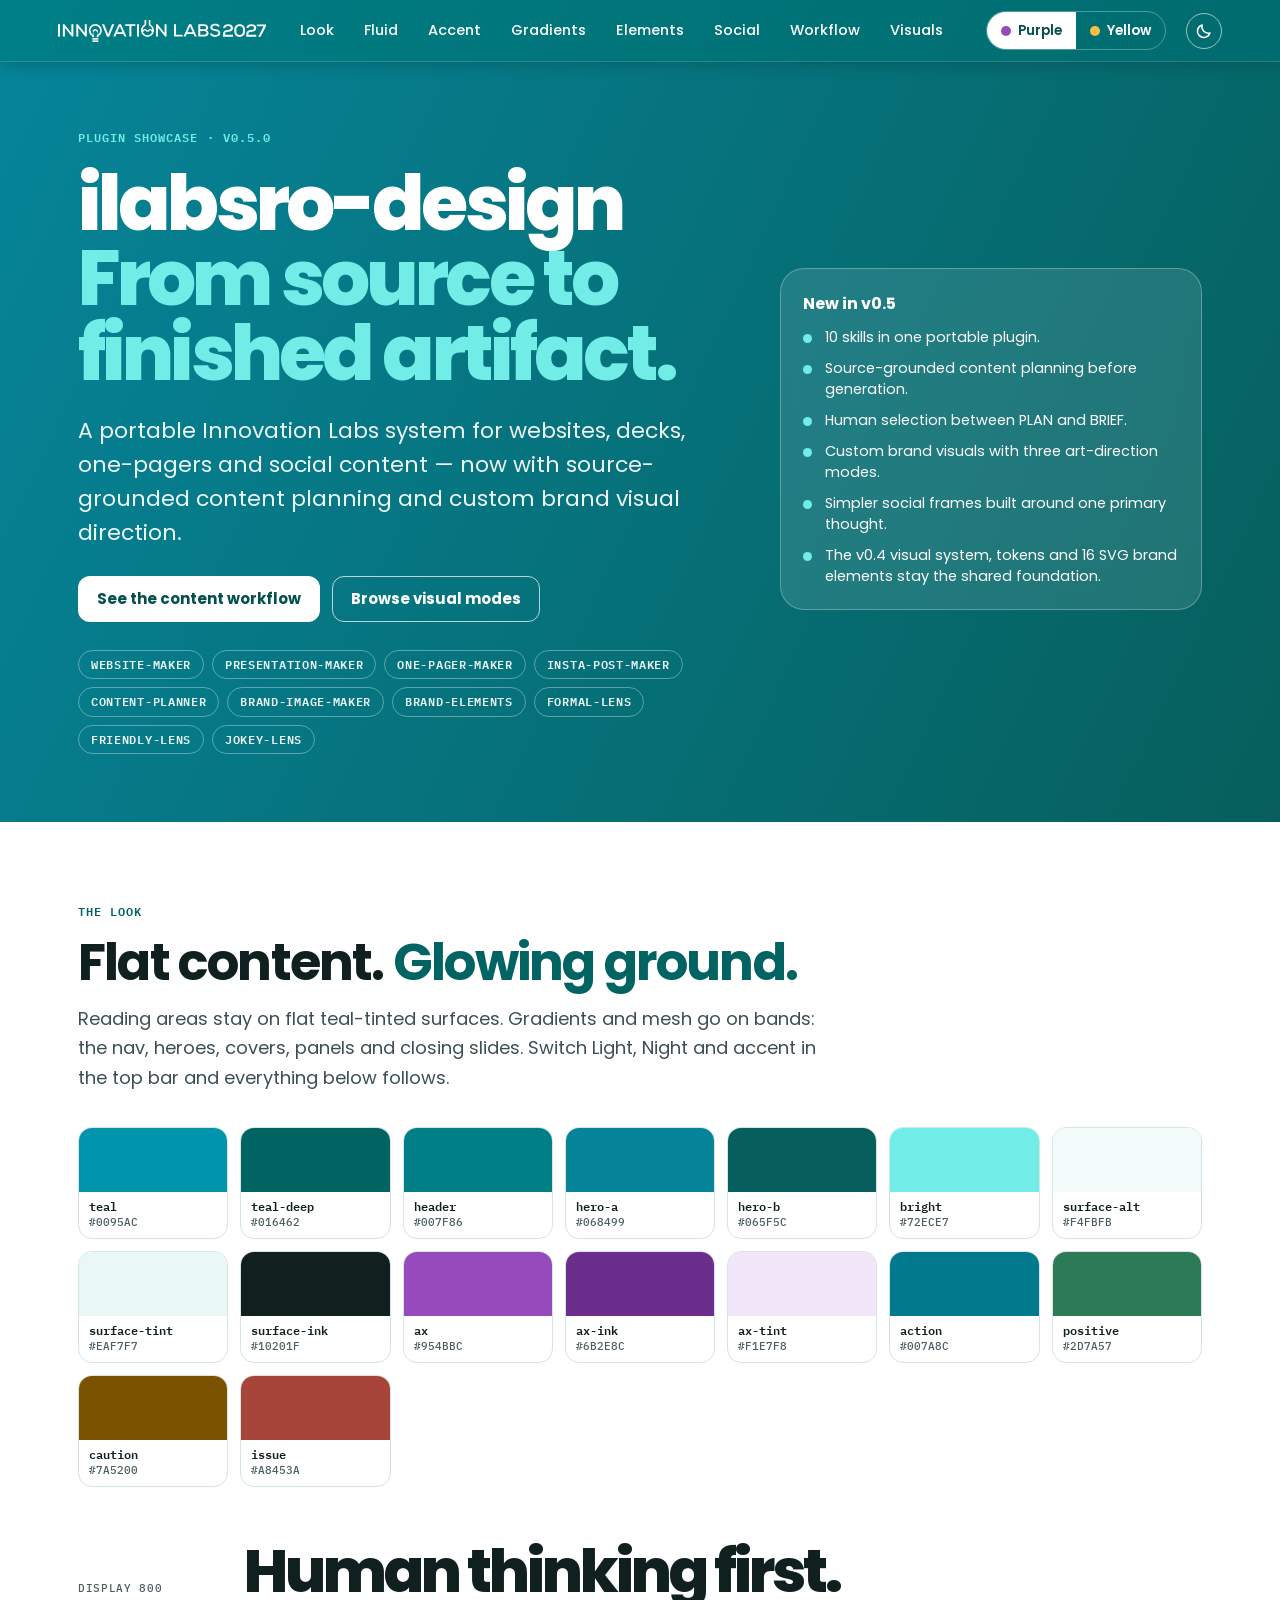
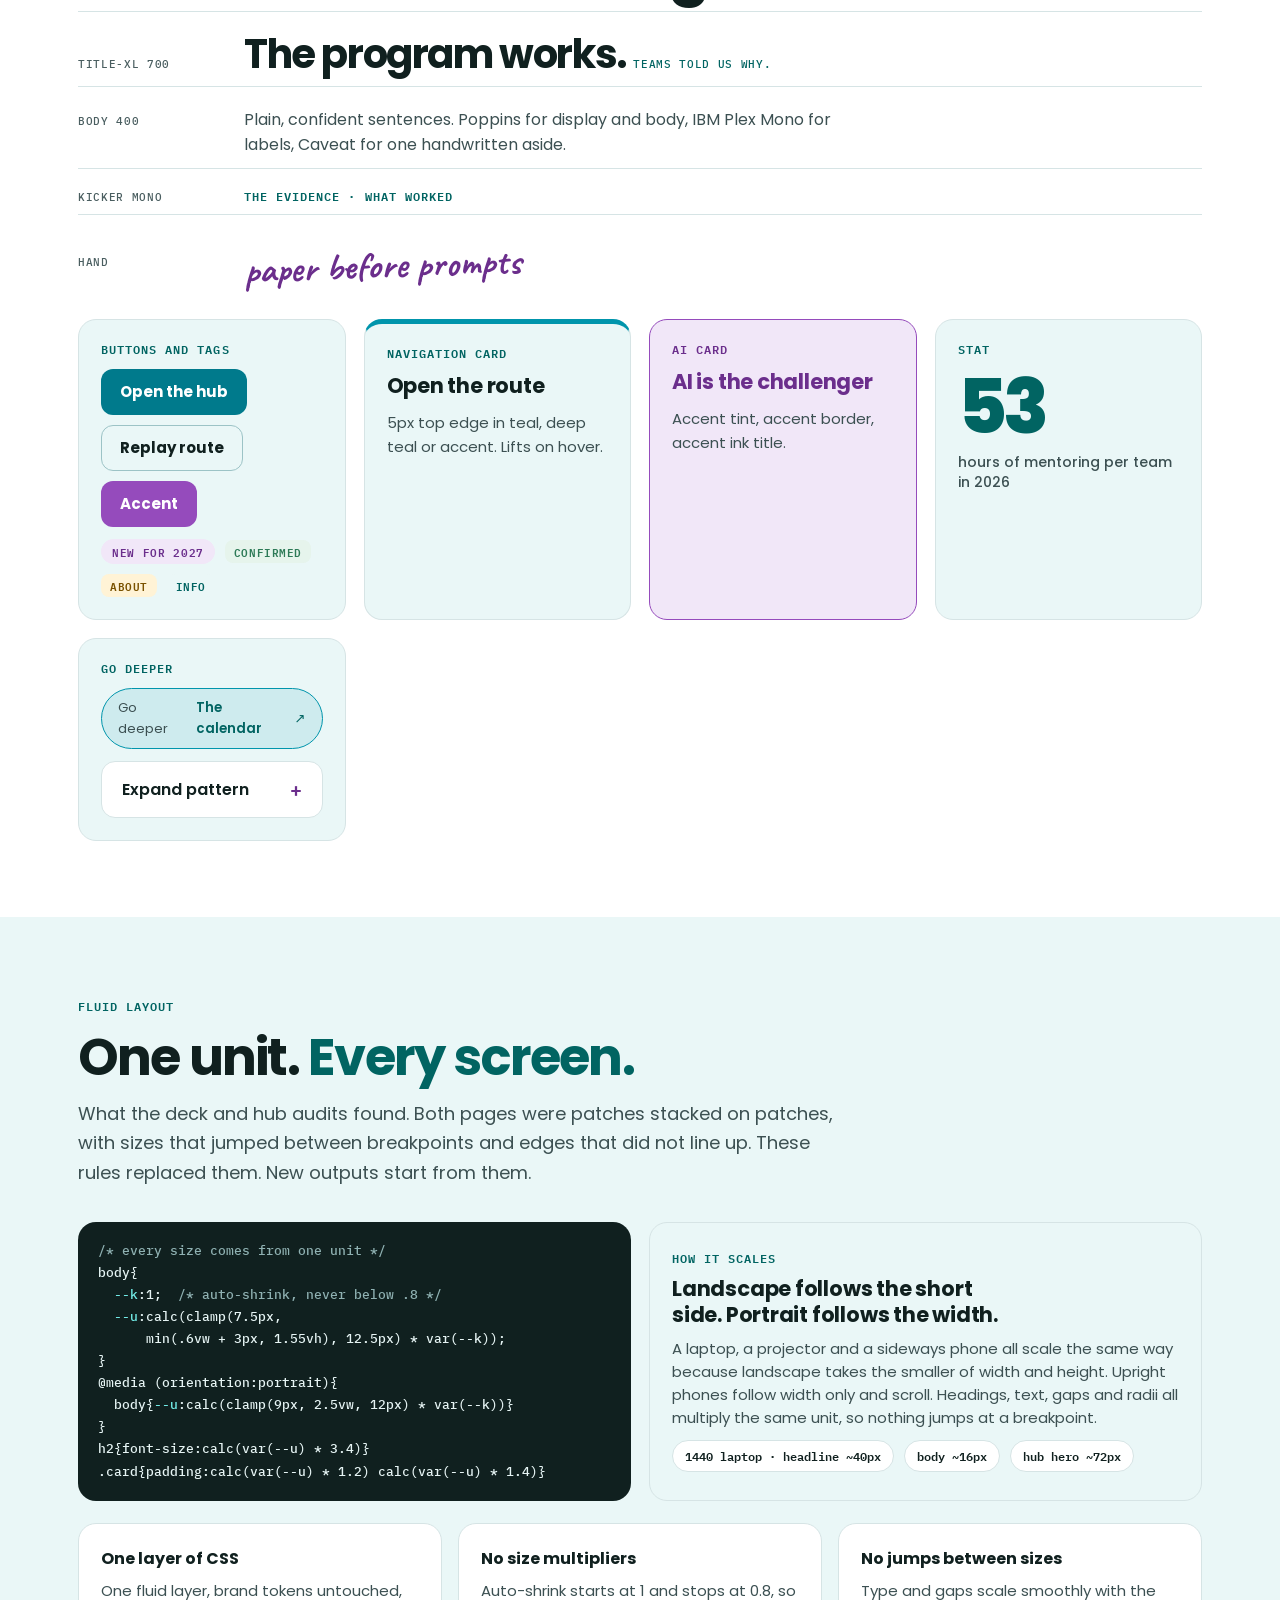
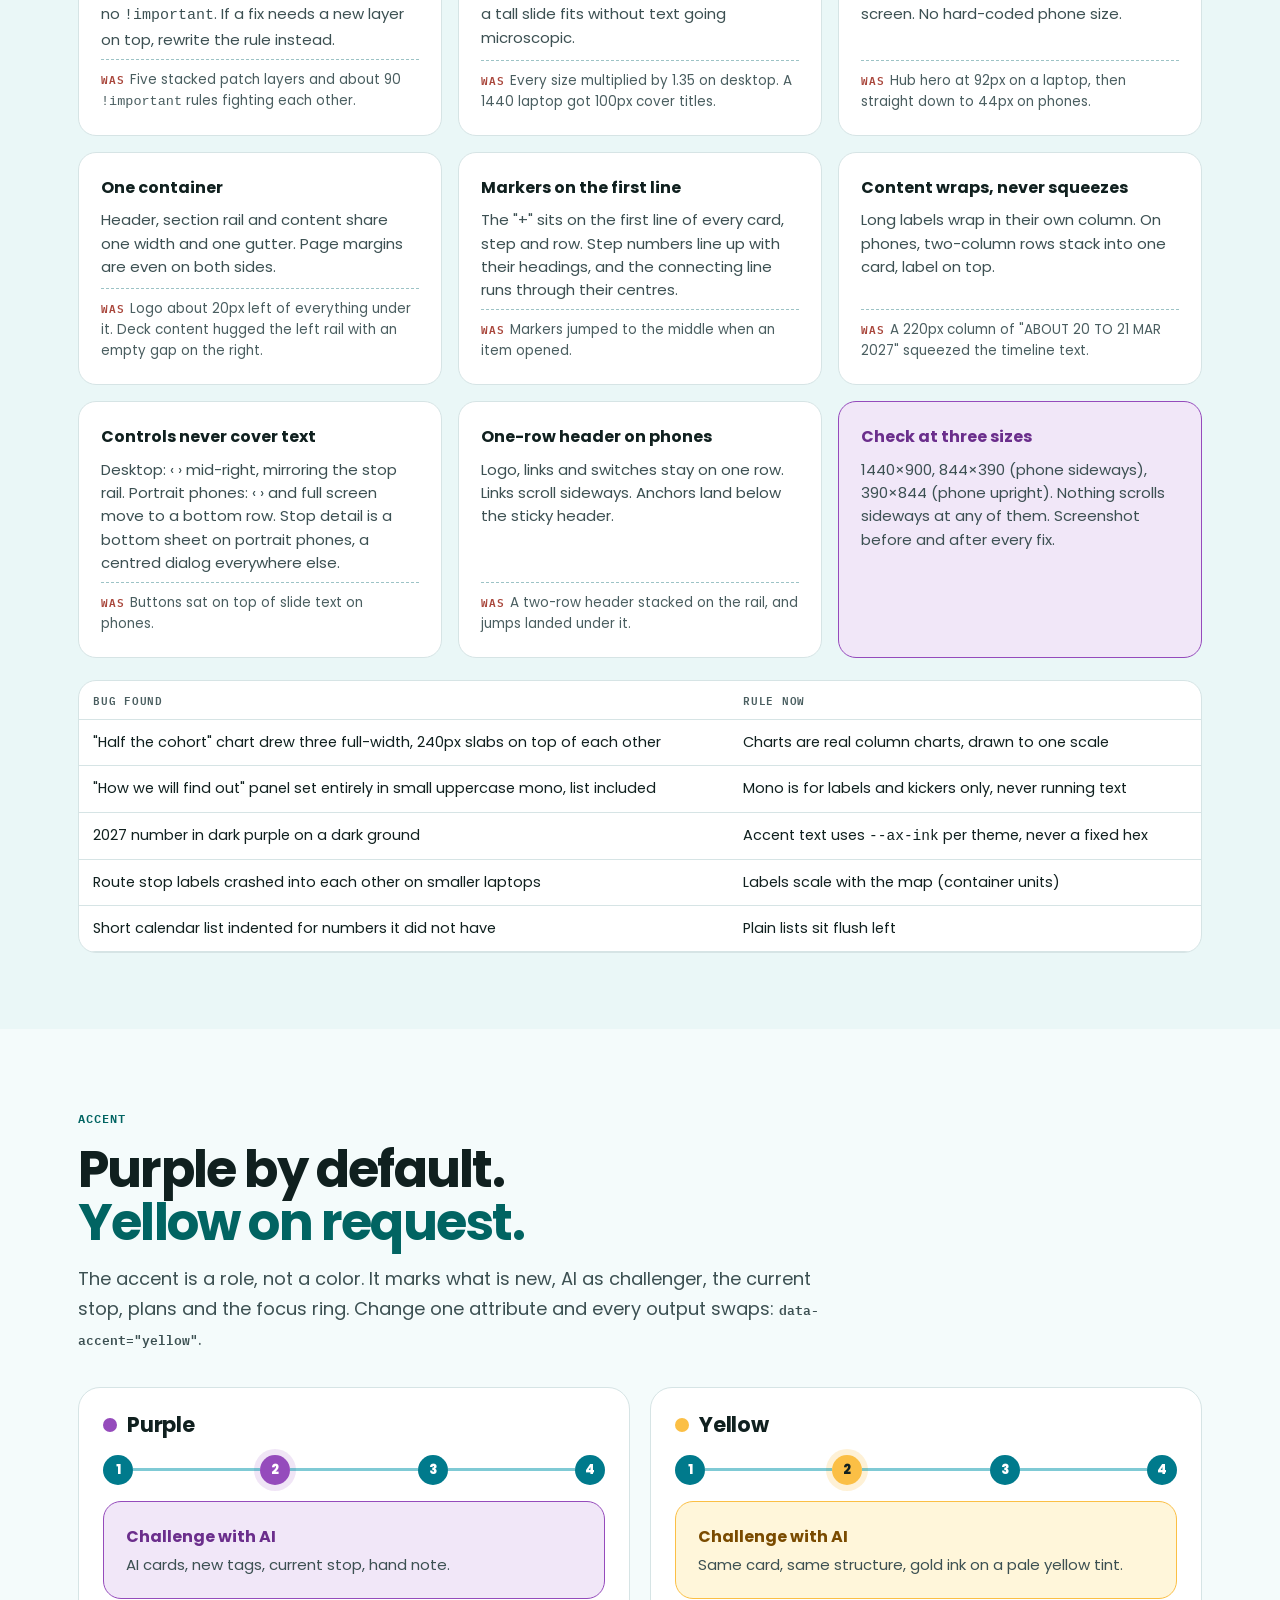
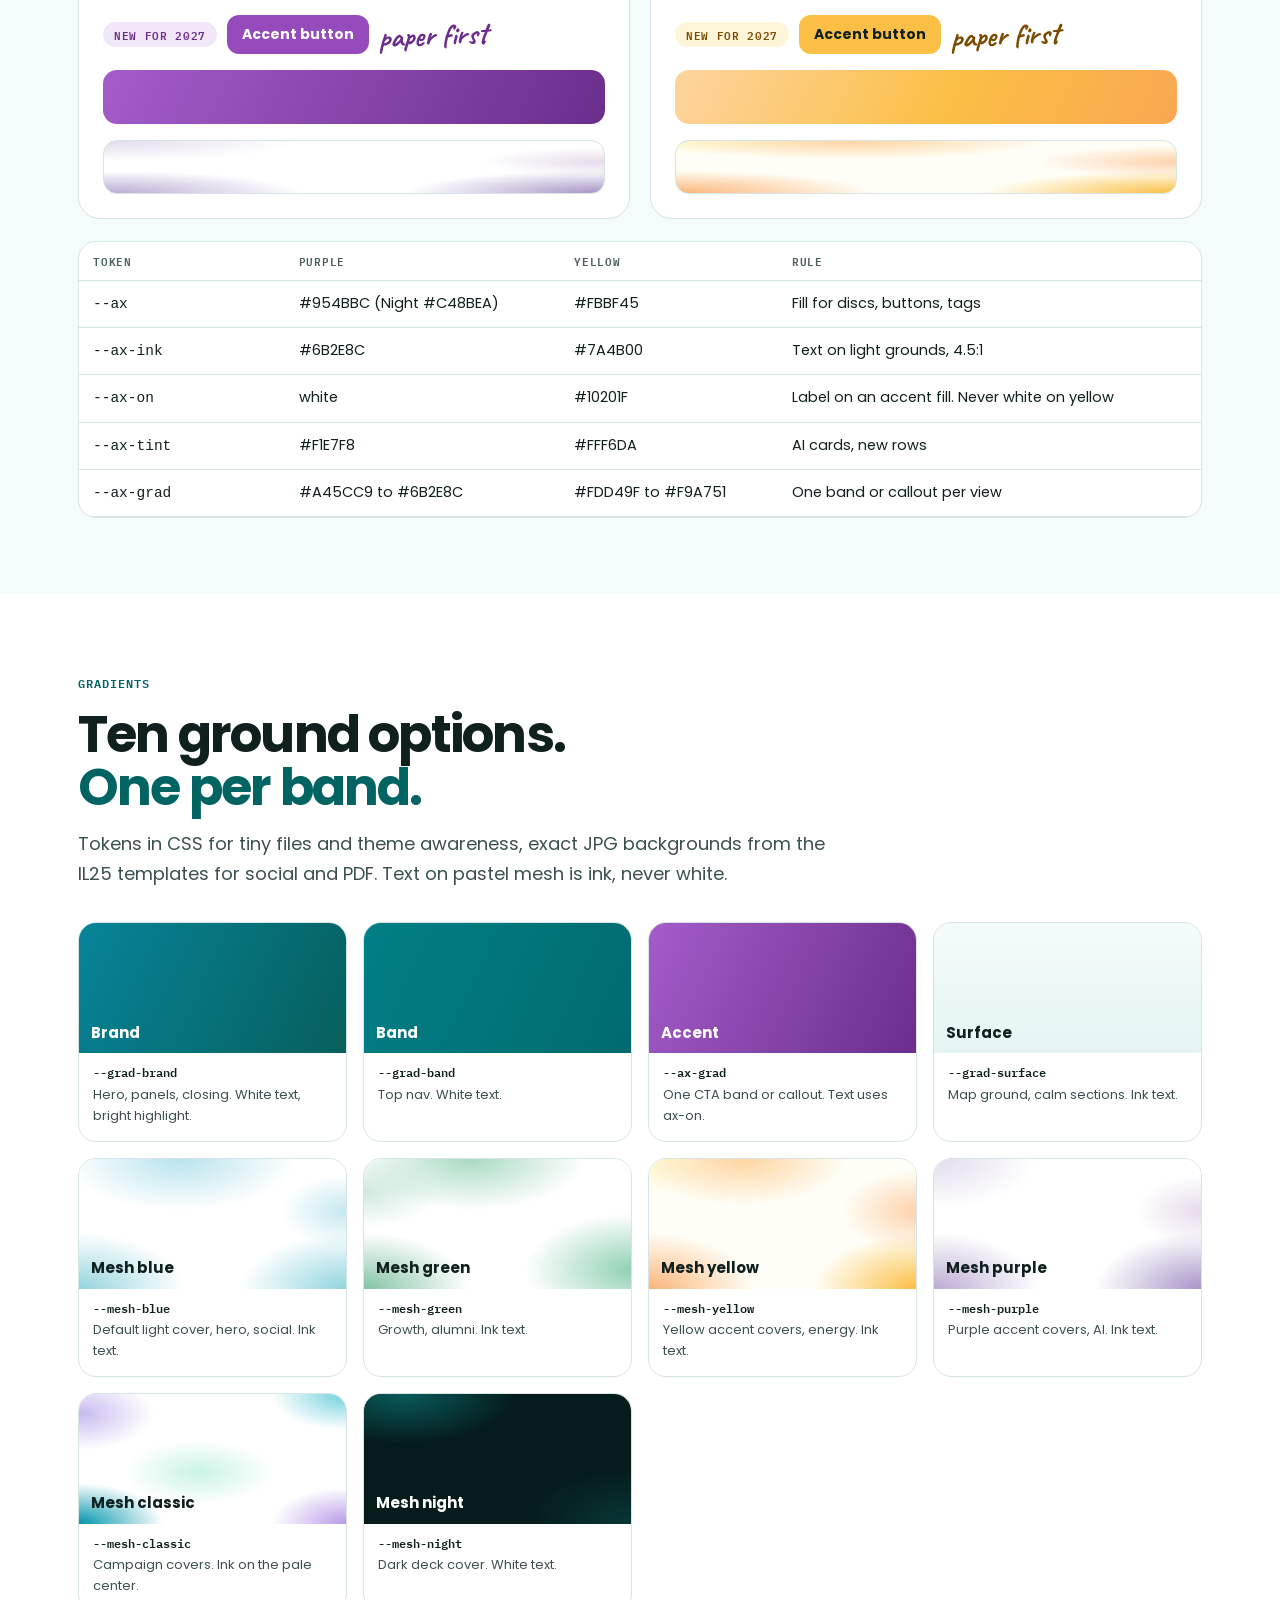
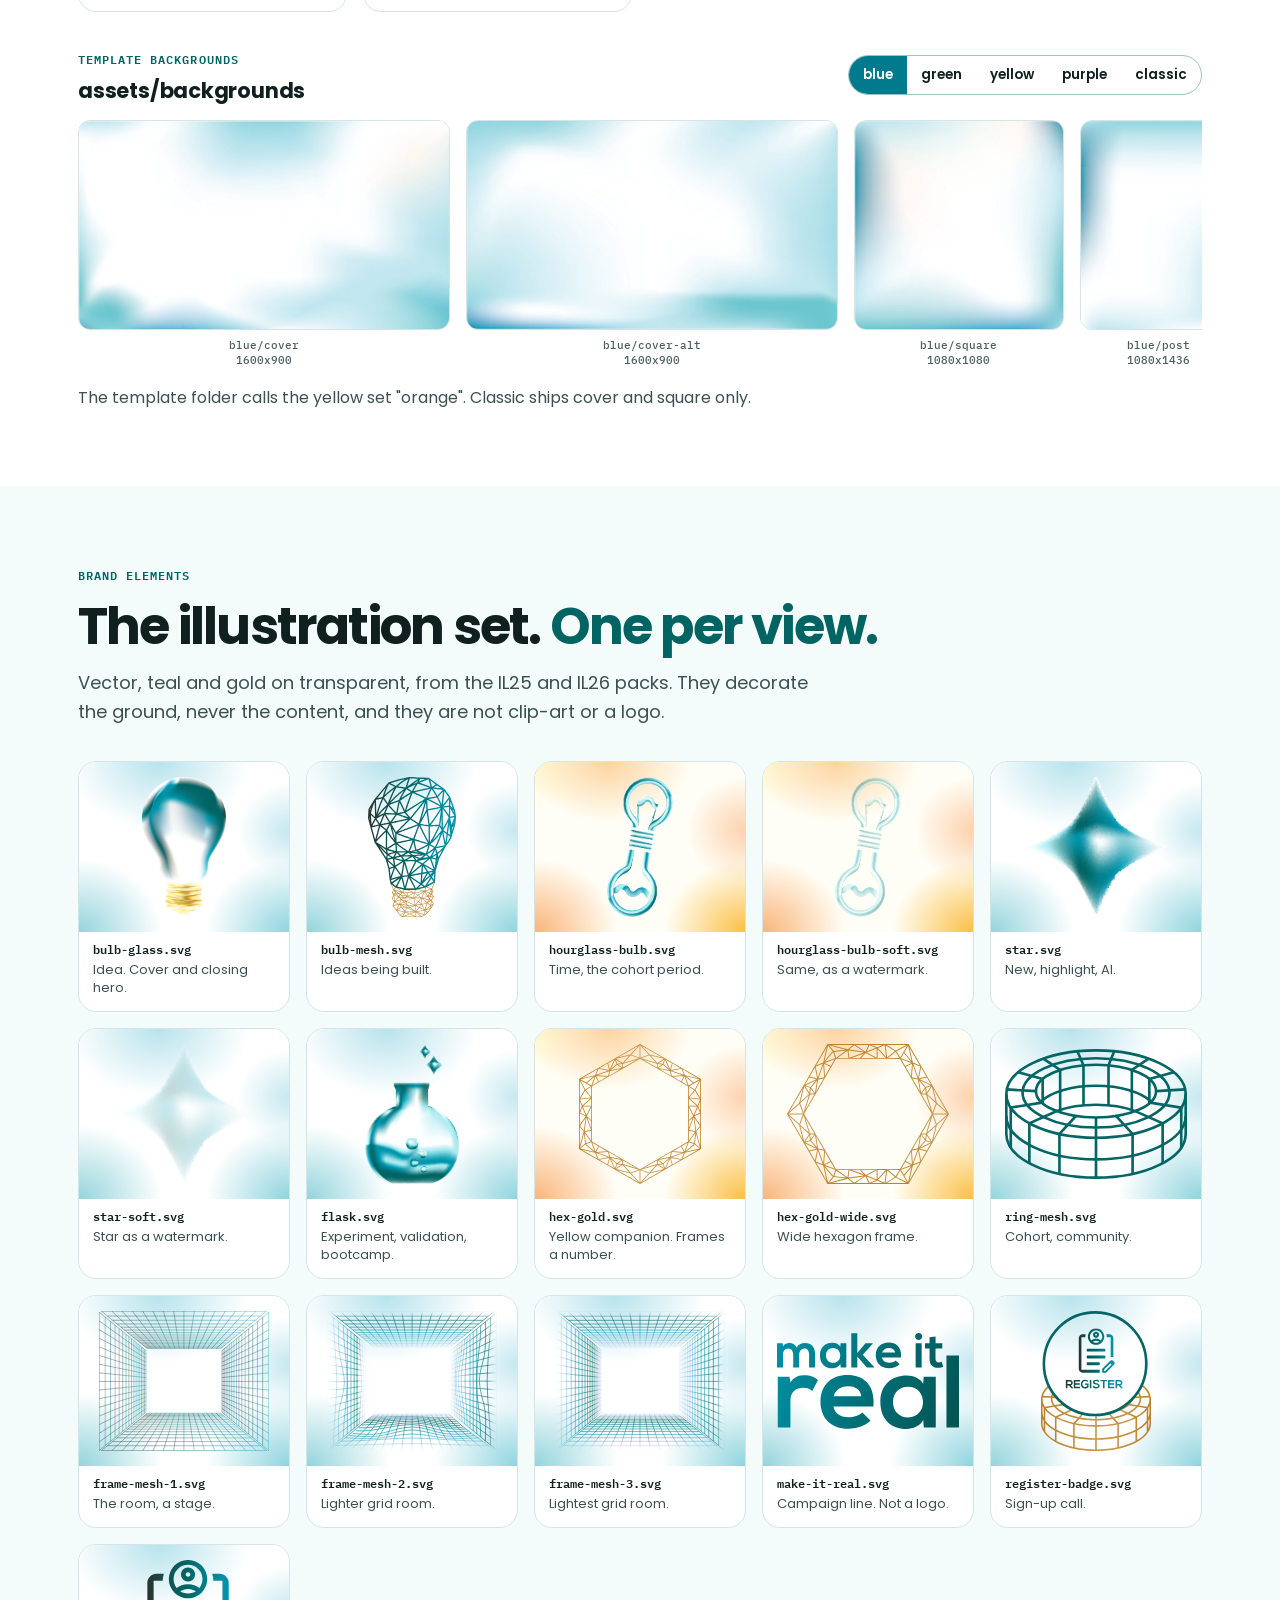
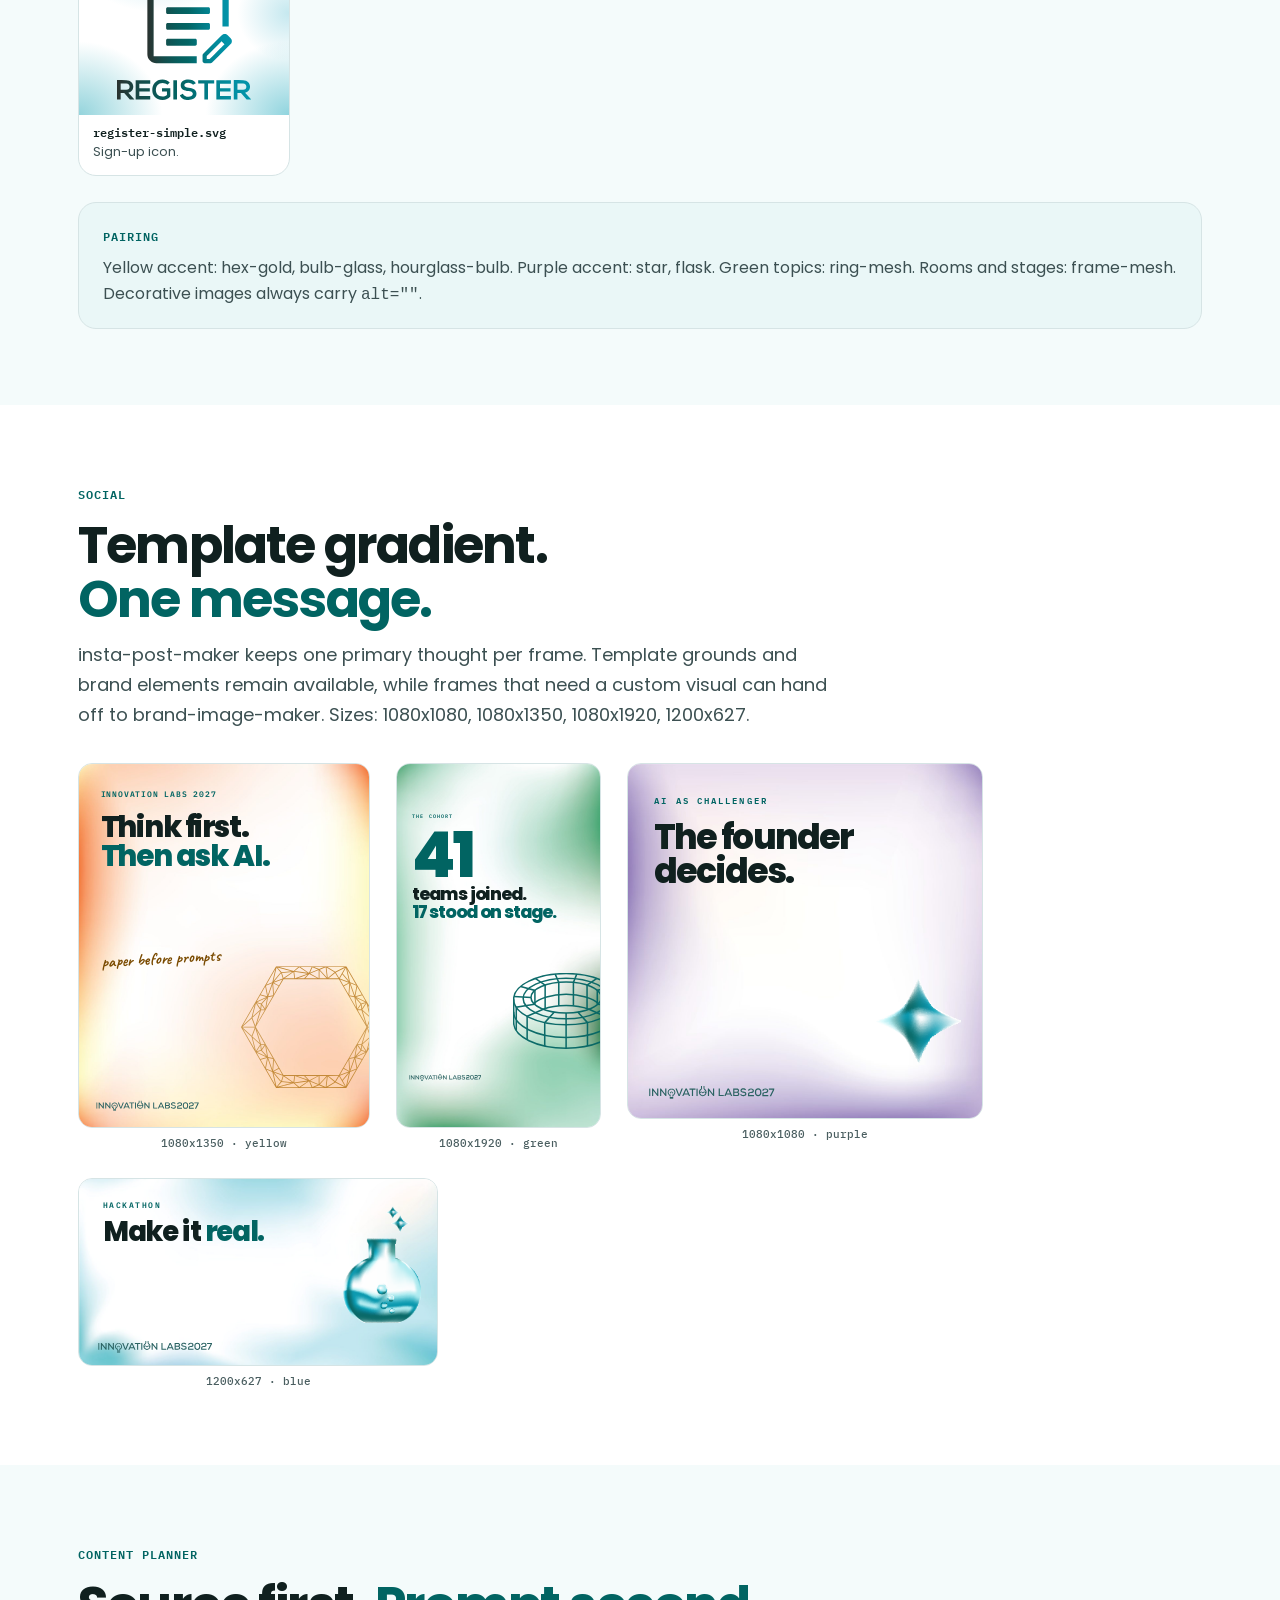
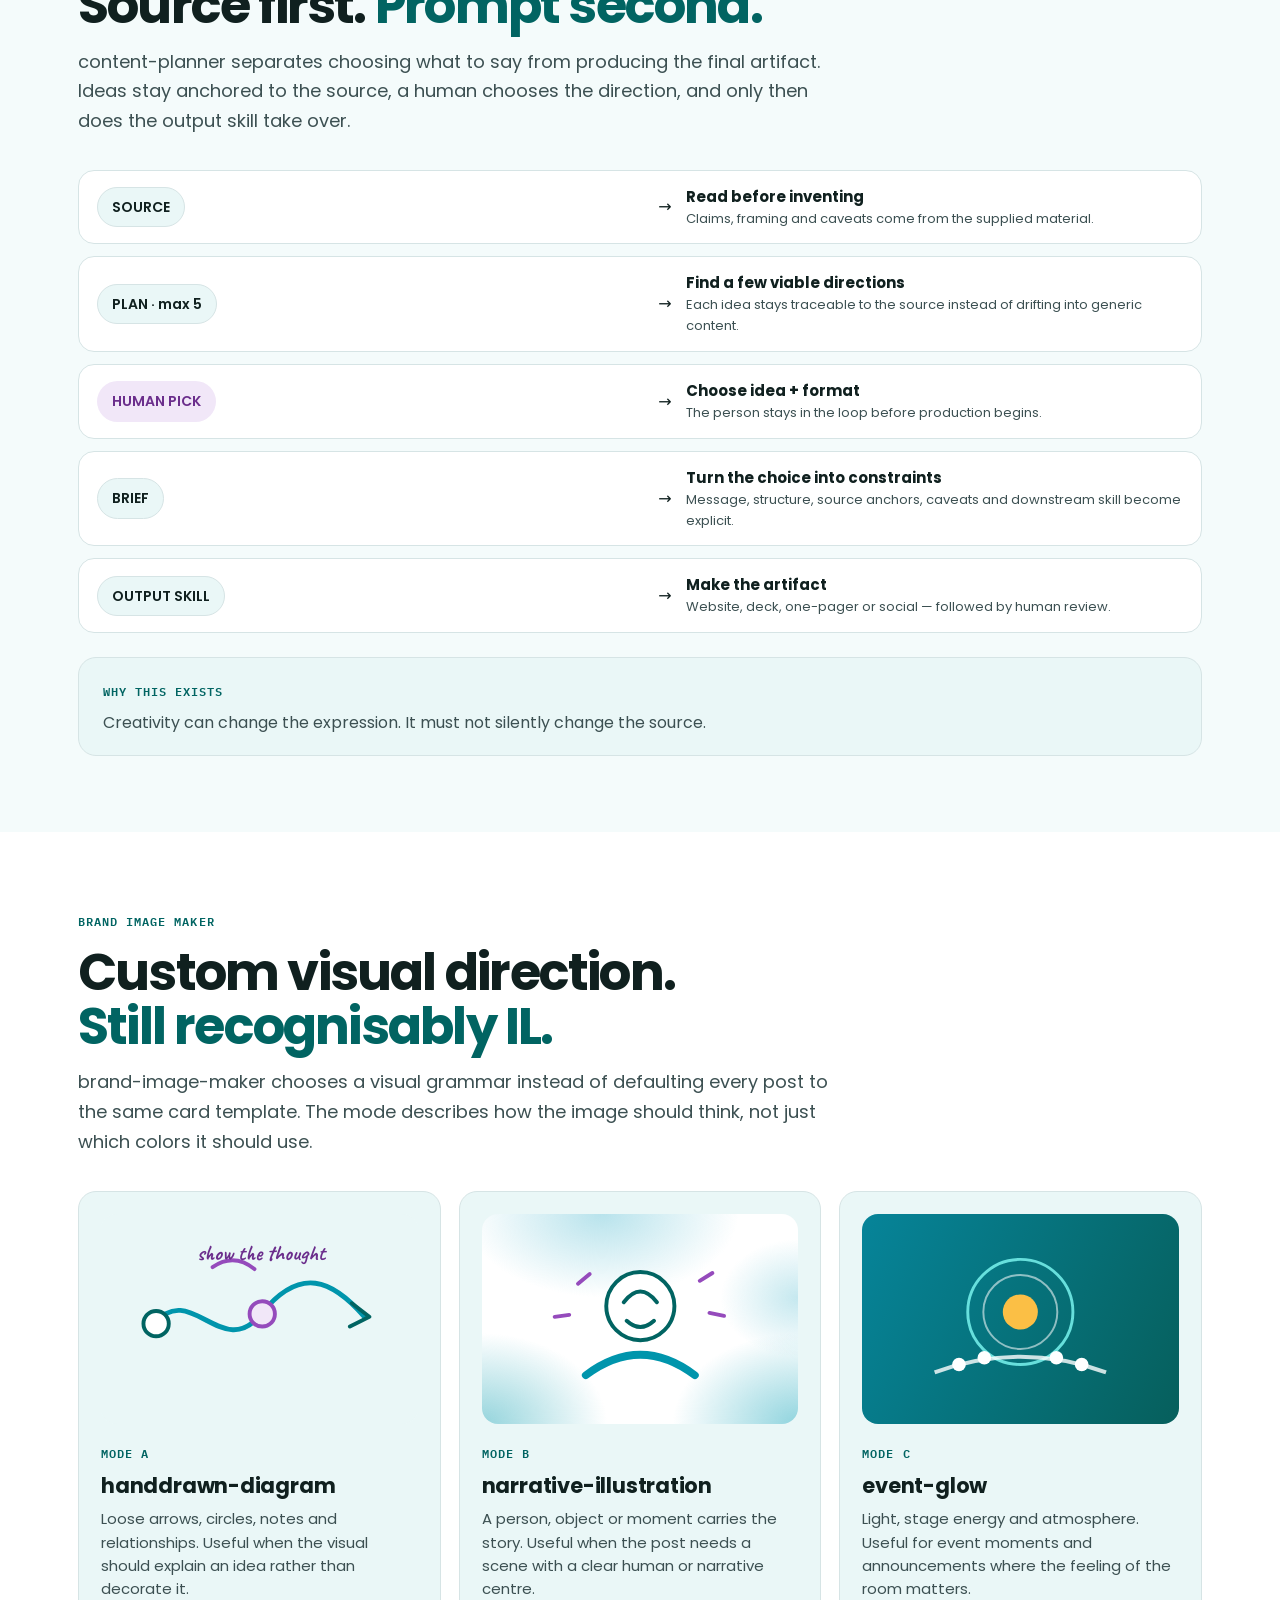
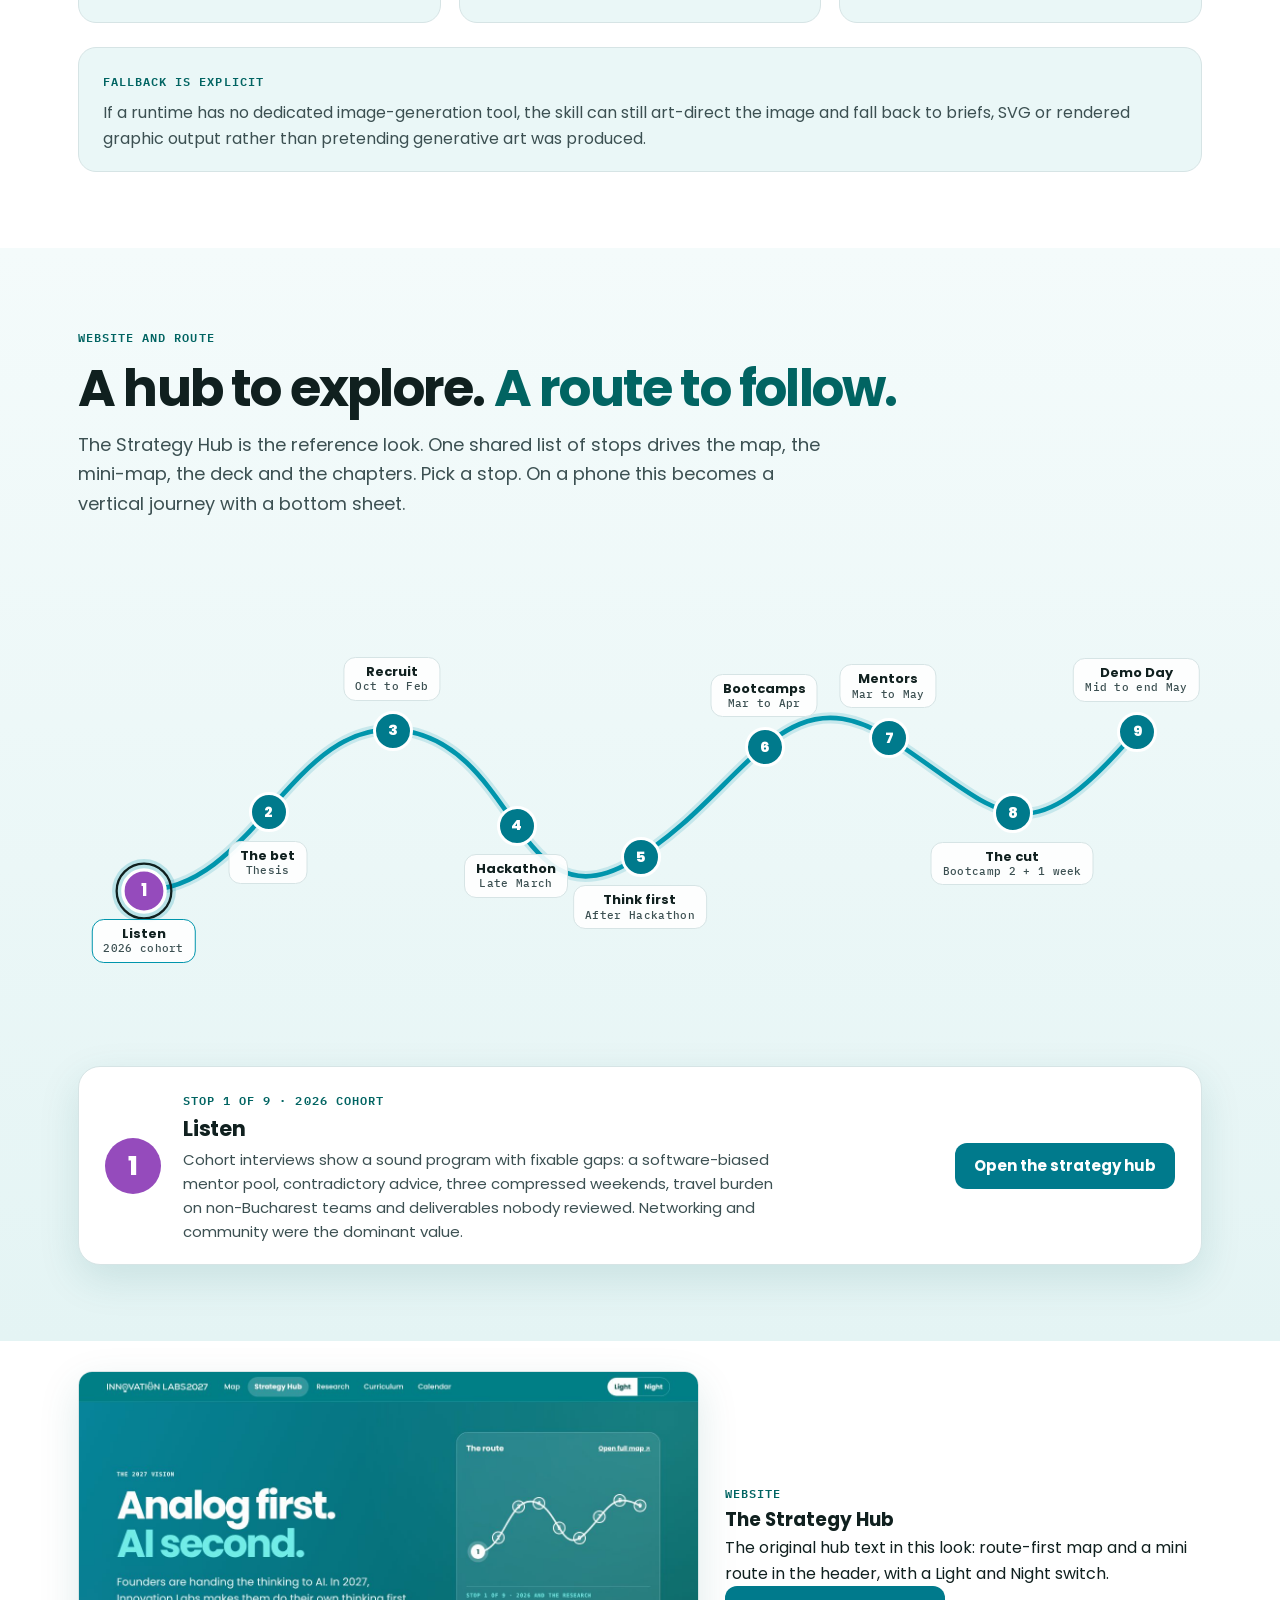
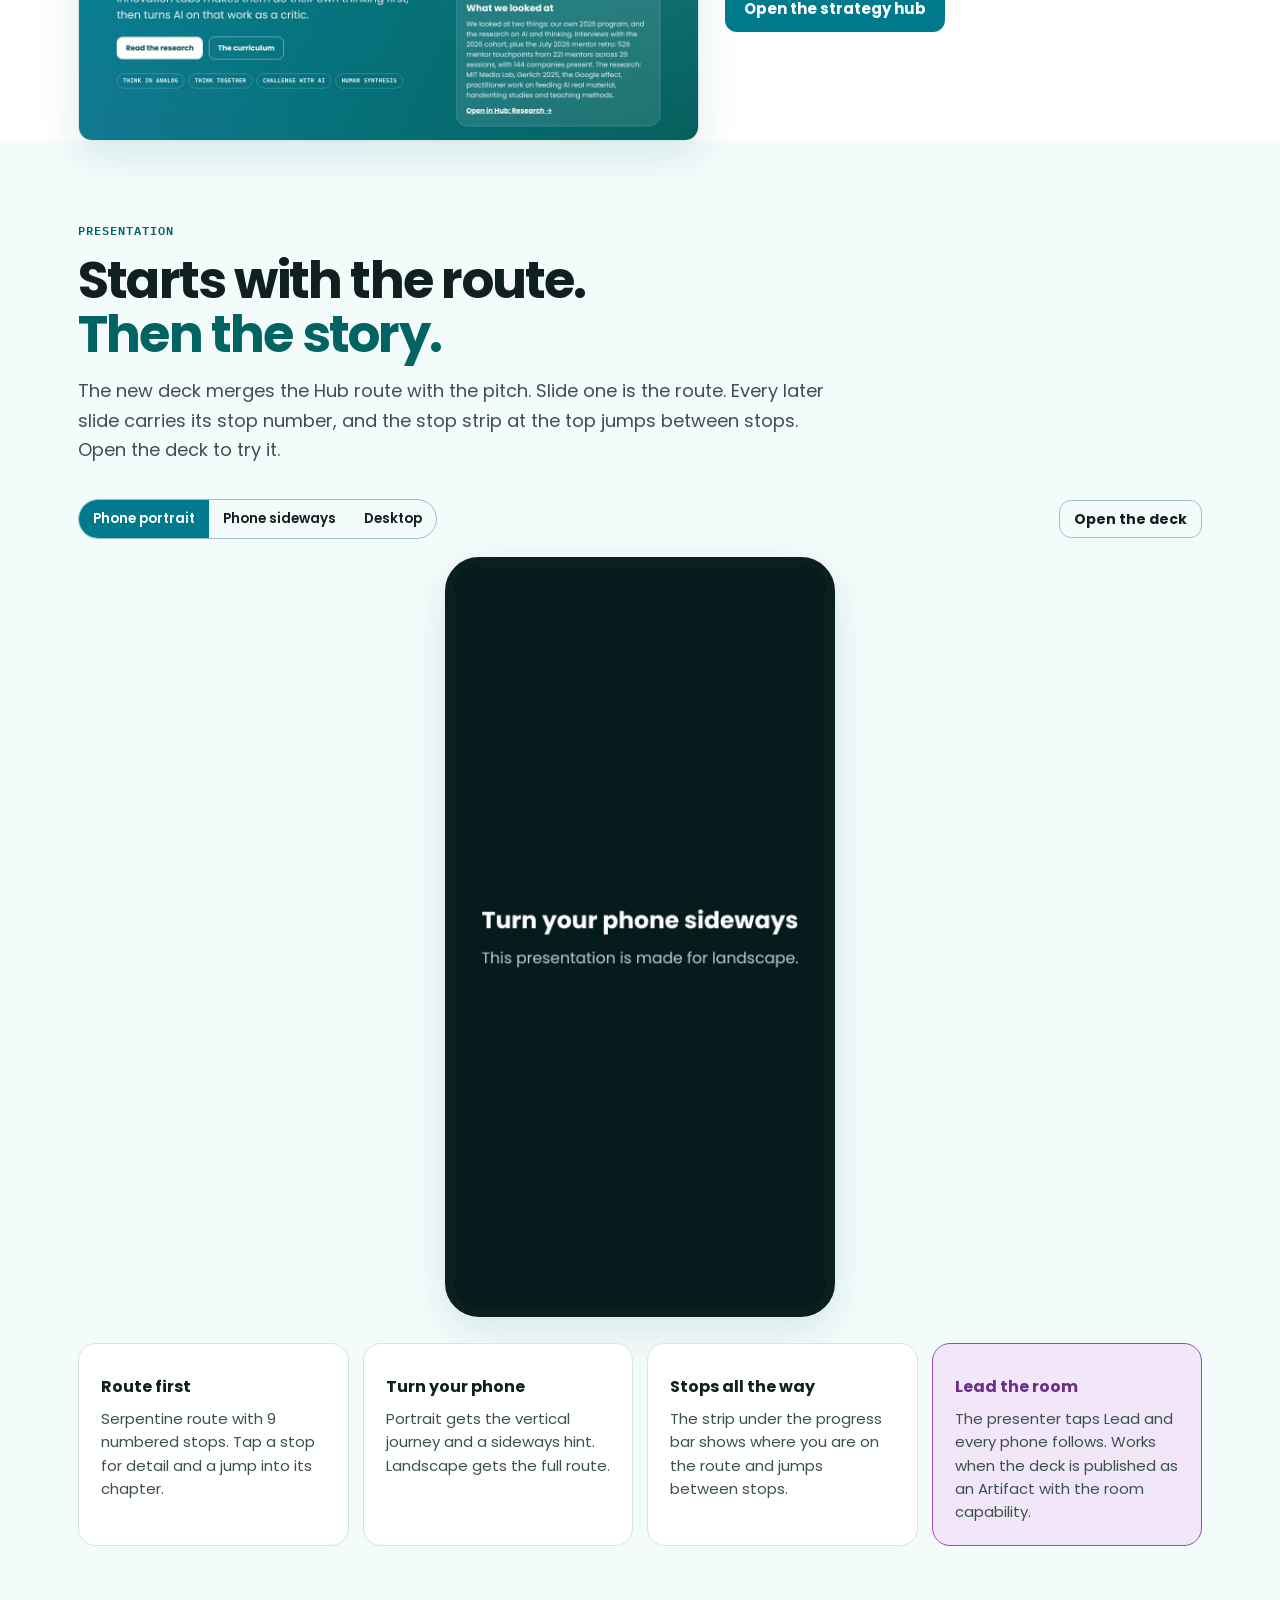
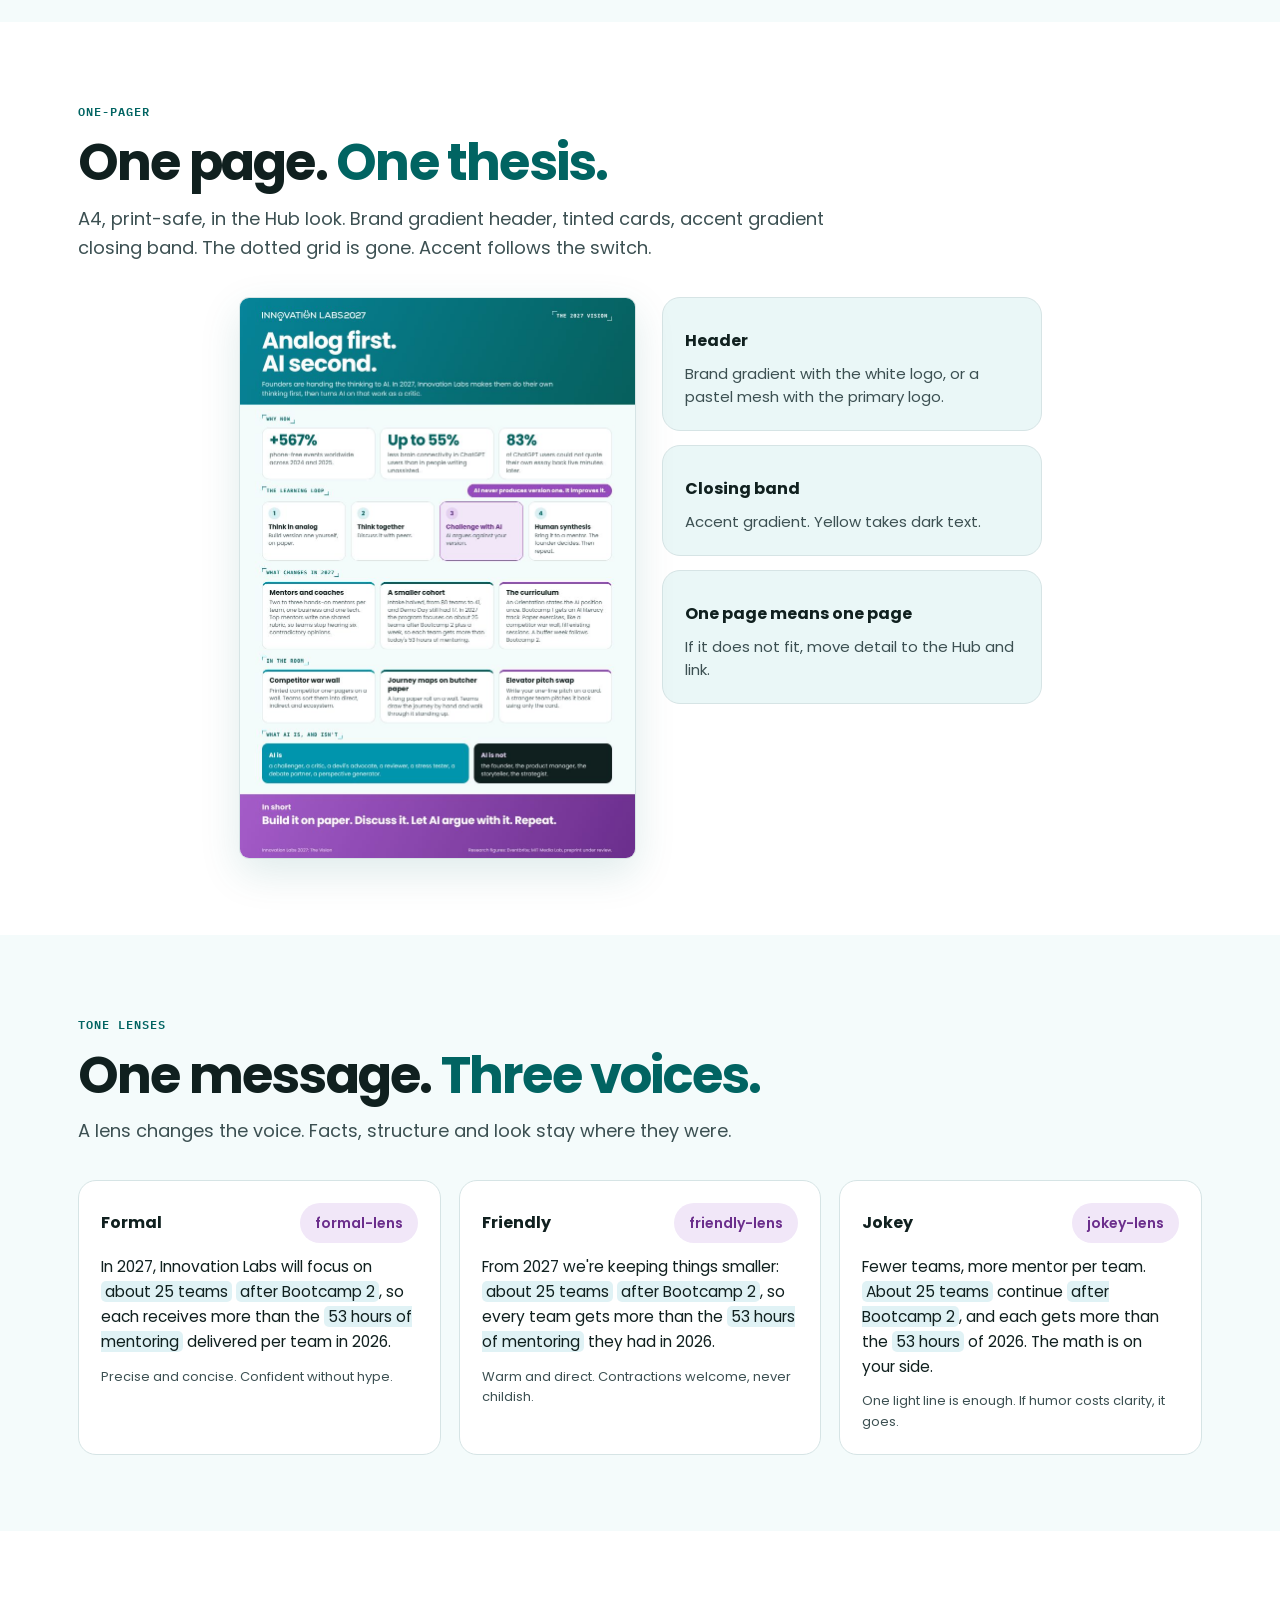
==== commit 2ea9a6c4: "docs(showcase): update plugin showcase for v0.5" ====
--- a/showcase/index.html
+++ b/showcase/index.html
@@ -1,9 +1,10 @@
 <!doctype html><html><head><meta charset=utf8><meta name=viewport content="width=device-width,initial-scale=1,viewport-fit=cover"><style>:root{color-scheme:light;box-sizing:border-box;padding-top:env(safe-area-inset-top,0px);padding-bottom:env(safe-area-inset-bottom,0px)}html{scroll-padding-top:env(safe-area-inset-top,0px)}body{margin:0;padding:0;font:14px -apple-system,BlinkMacSystemFont,sans-serif;background:#fff;color:#000}img{max-width:100%}[hidden]:not([hidden=until-found i]){display:none!important}</style></head><body>
-<title>ilabsro-design</title>
+<title>ilabsro-design · Plugin showcase</title>
 <link rel="stylesheet" href="https://fonts.googleapis.com/css2?family=Poppins:wght@400;500;600;700;800&family=IBM+Plex+Mono:wght@500;600;700&family=Caveat:wght@700&display=swap">
 <style>
-/* Showcase for the ilabsro-design plugin v0.4. Hub look: gradient band nav, big Poppins, flat sections,
-   gradient on hero and bands only. Theme and accent switch the whole page. */
+/* Showcase for the ilabsro-design plugin v0.5.0.
+   Built on the portable Innovation Labs design system v0.4.
+   Theme and accent switch the whole page. */
 /* Innovation Labs tokens v0.4
    Look = the Strategy Hub (teal band, big Poppins, serpentine route, soft panels).
    Two axes switch the same layout:
@@ -541,7 +542,7 @@
   <nav class="nav" aria-label="Main">
     <a class="brand" href="#top" aria-label="ilabsro-design"><svg xmlns="http://www.w3.org/2000/svg" viewBox="0 0 505.84 53.42" fill="currentColor" class="logo" role="img" aria-label="Innovation Labs 2027"><g><g><path d="M90.71,9.72c-8.67,0-15.7,7.03-15.7,15.7,0,5.41,2.74,10.18,6.91,13,.11.07.22.14.33.22.85.64,1.41,1.65,1.41,2.8v.65h3.97v-.65c0-.33-.03-.65-.07-.98h.01l-2.04-11.67-.84.13,1.39,8.01c-.41-.55-.9-1.05-1.46-1.46-.18-.13-.37-.26-.56-.37-3.19-2.2-5.09-5.8-5.09-9.67,0-6.47,5.26-11.74,11.73-11.74s11.73,5.27,11.73,11.74c0,3.79-1.83,7.34-4.91,9.54-.37.21-.72.45-1.05.72-.44.36-.83.76-1.16,1.2l1.39-7.95-.85-.1-1.92,10.98c-.03.12-.04.25-.06.38l-.05.26s0,.06-.01.08l-.02.25v1.31h3.96v-1.08c.11-.92.57-1.72,1.25-2.28.19-.15.39-.29.61-.4,4.1-2.84,6.78-7.56,6.78-12.91,0-8.67-7.03-15.7-15.69-15.7Z"/><rect x="83.66" y="49.45" width="14.09" height="3.97"/><polygon points="83.66 43.79 83.66 47.76 97.75 47.76 97.75 43.79 87.63 43.79 83.66 43.79"/><path d="M90.57,25.34c.7,0,1.33.36,1.69.97.78,1.33,2.11,2.24,3.6,2.53l.85.1.6-3.44c-.14.04-.29.06-.45.06-.15,0-.29-.02-.42-.05-.53-.11-.98-.44-1.27-.93-.96-1.62-2.72-2.62-4.6-2.62s-3.64,1-4.6,2.62c-.24.41-.6.7-1.03.85-.2.08-.43.12-.66.12-.06,0-.12,0-.18-.01l.59,3.38.84-.13c1.38-.35,2.6-1.23,3.34-2.48.36-.61.99-.97,1.69-.97Z"/><rect y="10.28" width="4.76" height="30.03"/><polygon points="32.52 31.64 15.49 10.28 11.8 10.28 11.8 40.3 16.65 40.3 16.65 19.12 33.68 40.3 37.32 40.3 37.32 10.28 32.52 10.28 32.52 31.64"/><polygon points="65.14 31.64 48.11 10.28 44.42 10.28 44.42 40.3 49.27 40.3 49.27 19.12 66.3 40.3 69.94 40.3 69.94 10.28 65.14 10.28 65.14 31.64"/><polygon points="131.27 10.28 121.66 34.69 112.09 10.28 106.69 10.28 119.17 40.43 124.19 40.43 136.63 10.28 131.27 10.28"/><path d="M226.07,12.06c-.11-.07-.22-.14-.33-.22-.85-.64-1.41-1.67-1.41-2.82V0h-3.96v9.02c0,2.35,1.12,4.6,3,6.01.18.15.36.27.56.39,3.13,2.17,5.02,5.72,5.08,9.53-.28-.17-.51-.4-.69-.69-.96-1.64-2.72-2.65-4.6-2.65s-3.64,1.01-4.61,2.64c-.36.61-.99.98-1.69.98s-1.33-.36-1.69-.97c-.96-1.64-2.73-2.65-4.61-2.65s-3.65,1.01-4.6,2.64c-.23.39-.57.69-.98.84.02-3.8,1.85-7.34,4.91-9.55.37-.21.72-.45,1.05-.72,1.48-1.23,2.43-2.98,2.66-4.9l.03-.24V0h-3.97v9.44c-.11.92-.57,1.74-1.25,2.3-.2.16-.4.29-.62.4-4.1,2.85-6.78,7.6-6.78,13,0,8.73,7.03,15.8,15.7,15.8s15.7-7.07,15.7-15.8c0-5.45-2.74-10.25-6.91-13.09ZM217.29,36.95c-5.31,0-9.81-3.58-11.25-8.46,1.41-.33,2.65-1.23,3.41-2.5.36-.61.99-.98,1.69-.98s1.33.37,1.69.98c.96,1.62,2.73,2.64,4.61,2.64s3.64-1.02,4.6-2.64c.36-.61.99-.98,1.69-.98s1.33.37,1.69.98c.7,1.2,1.84,2.05,3.13,2.43-1.41,4.93-5.93,8.53-11.26,8.53Z"/><path d="M147.55,10.28l-13.47,30.03h5.1l2.83-6.3h16.25l2.88,6.3h5.1l-13.47-30.03h-5.23ZM143.82,29.63l6.35-14.29,6.35,14.29h-12.69Z"/><polygon points="163.41 14.61 173.28 14.61 173.28 40.31 178.13 40.31 178.13 14.61 187.95 14.61 187.95 10.28 163.41 10.28 163.41 14.61"/><rect x="191.85" y="10.28" width="4.76" height="30.03"/><polygon points="258.79 31.64 241.76 10.28 238.07 10.28 238.07 40.3 242.92 40.3 242.92 19.12 259.95 40.3 263.59 40.3 263.59 10.28 258.79 10.28 258.79 31.64"/><polygon points="286.63 10.28 281.82 10.28 281.82 40.3 302.45 40.3 302.45 35.85 286.63 35.85 286.63 10.28"/><path d="M394.15,30.97c-.33-6.25-6.02-7.91-12.02-8.74-3.95-.56-7.29-1.37-7.29-4.29s2.92-4.55,6.95-4.55c3.13.04,6.01,1.29,7.42,3.34l3.65-2.44c-2.53-4.03-6.86-5.06-11.2-5.06-5.4,0-11.62,2.4-11.58,8.62,0,6.43,5.66,7.94,11.62,8.75,4.2.56,7.68,1.67,7.68,4.93,0,3.78-3.99,4.98-7.59,4.98s-7.21-1.29-9.35-4.93l-3.6,2.4c2.74,5.06,7.16,6.82,12.91,6.82.56,0,1.11-.03,1.66-.07,2.2.07,6.34-1.49,7.46-2.29,4.1-2.9,3.15-7.34,3.28-7.48Z"/><path d="M318.2,10.28l-13.47,30.03h5.11l2.83-6.3h16.26l2.87,6.3h5.1l-13.47-30.03h-5.23ZM314.46,29.63l6.35-14.29,6.35,14.29h-12.69Z"/><path d="M360.47,24.82c2.83-1.16,4.16-3.43,4.16-5.96,0-5.96-4.51-8.58-10.21-8.58h-13.77v30.03h13.77c5.92,0,11.15-2.02,11.15-8.58,0-2.27-1.5-5.83-5.1-6.9ZM345.41,14.61h9.01c3.6,0,5.45,2.23,5.45,4.33,0,2.36-1.8,3.78-5.4,3.78h-9.05v-8.11ZM354.42,35.85h-9.01v-8.84h9.05c2.74,0,6.31,1.46,6.31,4.68s-3.69,4.16-6.35,4.16Z"/></g><g><path d="M405.73,36.02h19.16v4.68h-24.14v-7.56c0-5.71,4.47-9.02,12.16-9.02,4.12,0,6.92-1.85,6.92-4.6,0-3.01-2.45-4.77-6.62-4.77s-7.04,1.76-7.13,4.51h-5.15c.34-5.67,4.9-9.02,12.29-9.02s11.68,3.52,11.68,9.19c0,6.01-4.17,9.19-11.94,9.19-4.51,0-7.22,1.68-7.22,4.51v2.88Z"/><path d="M428.06,28.59v-5.88c0-7.56,5.28-12.67,13.06-12.67s13.06,5.11,13.06,12.67v5.88c0,7.52-5.28,12.63-13.06,12.63s-13.06-5.11-13.06-12.63ZM449.11,28.59v-5.88c0-4.72-3.18-7.9-7.99-7.9s-7.99,3.18-7.99,7.9v5.88c0,4.72,3.18,7.9,7.99,7.9s7.99-3.18,7.99-7.9Z"/><path d="M462.25,36.02h19.16v4.68h-24.14v-7.56c0-5.71,4.47-9.02,12.16-9.02,4.12,0,6.92-1.85,6.92-4.6,0-3.01-2.45-4.77-6.62-4.77s-7.04,1.76-7.13,4.51h-5.15c.34-5.67,4.9-9.02,12.29-9.02s11.68,3.52,11.68,9.19c0,6.01-4.17,9.19-11.94,9.19-4.51,0-7.22,1.68-7.22,4.51v2.88Z"/><path d="M505.84,10.64v2.88l-13.92,27.19h-5.75l13.19-25.34h-16.41v-4.72h22.89Z"/></g></g></svg></a>
     <div class="navlinks" id="links">
-      <a href="#look">Look</a><a href="#fluid">Fluid</a><a href="#accent">Accent</a><a href="#gradients">Gradients</a><a href="#elements">Elements</a><a href="#social">Social</a><a href="#route">Route</a><a href="#deck">Deck</a><a href="#onepager">One-pager</a><a href="#voices">Voices</a><a href="#use">Use</a>
+      <a href="#look">Look</a><a href="#fluid">Fluid</a><a href="#accent">Accent</a><a href="#gradients">Gradients</a><a href="#elements">Elements</a><a href="#social">Social</a><a href="#workflow">Workflow</a><a href="#visuals">Visuals</a><a href="#route">Route</a><a href="#deck">Deck</a><a href="#onepager">One-pager</a><a href="#voices">Voices</a><a href="#use">Use</a>
     </div>
     <div class="seg" role="group" aria-label="Accent"><button type="button" data-ac="purple" aria-pressed="true"><i class="sw"></i>Purple</button><button type="button" data-ac="yellow" aria-pressed="false"><i class="sw y"></i>Yellow</button></div>
     <button type="button" class="thbtn" id="thbtn" aria-label="Switch theme"><svg class="i-sun" viewBox="0 0 24 24" width="18" height="18" fill="none" stroke="currentColor" stroke-width="2" stroke-linecap="round" aria-hidden="true"><circle cx="12" cy="12" r="4"/><path d="M12 2v2M12 20v2M4.9 4.9l1.4 1.4M17.7 17.7l1.4 1.4M2 12h2M20 12h2M4.9 19.1l1.4-1.4M17.7 6.3l1.4-1.4"/></svg><svg class="i-moon" viewBox="0 0 24 24" width="18" height="18" fill="none" stroke="currentColor" stroke-width="2" stroke-linecap="round" stroke-linejoin="round" aria-hidden="true"><path d="M20 14.5A8.5 8.5 0 0 1 9.5 4a8.5 8.5 0 1 0 10.5 10.5z"/></svg></button>
@@ -552,22 +553,21 @@
 <header class="hero" id="overview">
   <div class="wrap">
     <div>
-      <span class="eyebrow" style="color:var(--bright)">Plugin showcase · v0.4</span>
-      <h1>ilabsro-design<em>One look. More options.</em></h1>
-      <p class="lede">The Strategy Hub look, now across every format. Purple or yellow accent, gradients from the IL25 templates, the brand's SVG elements, and a route-first presentation.</p>
-      <div class="btnrow"><a class="btn light" href="#deck">See the route deck</a><a class="btn ghost" href="#gradients">Browse gradients</a></div>
-      <div class="stagelist"><span>website-maker</span><span>presentation-maker</span><span>one-pager-maker</span><span>insta-post-maker</span><span>brand-elements</span></div>
+      <span class="eyebrow" style="color:var(--bright)">Plugin showcase · v0.5.0</span>
+      <h1>ilabsro-design<em>From source to finished artifact.</em></h1>
+      <p class="lede">A portable Innovation Labs system for websites, decks, one-pagers and social content — now with source-grounded content planning and custom brand visual direction.</p>
+      <div class="btnrow"><a class="btn light" href="#workflow">See the content workflow</a><a class="btn ghost" href="#visuals">Browse visual modes</a></div>
+      <div class="stagelist"><span>website-maker</span><span>presentation-maker</span><span>one-pager-maker</span><span>insta-post-maker</span><span>content-planner</span><span>brand-image-maker</span><span>brand-elements</span><span>formal-lens</span><span>friendly-lens</span><span>jokey-lens</span></div>
     </div>
     <aside class="newcard">
-      <h3>New in v0.4</h3>
+      <h3>New in v0.5</h3>
       <ul>
-        <li>Everything restyled to the Strategy Hub look.</li>
-        <li>Accent switch: purple (default) or yellow.</li>
-        <li>Gradient tokens plus 4 template colors and a classic mesh.</li>
-        <li>16 SVG brand elements bundled as assets.</li>
-        <li>Route-first deck: vertical journey on portrait phones, full route on landscape, Lead the room.</li>
-        <li>New brand-elements skill that picks accent, gradient and element.</li>
-        <li>Fluid layout rules from the deck and hub audit: one size unit, one container, no jumps.</li>
+        <li>10 skills in one portable plugin.</li>
+        <li>Source-grounded content planning before generation.</li>
+        <li>Human selection between PLAN and BRIEF.</li>
+        <li>Custom brand visuals with three art-direction modes.</li>
+        <li>Simpler social frames built around one primary thought.</li>
+        <li>The v0.4 visual system, tokens and 16 SVG brand elements stay the shared foundation.</li>
       </ul>
     </aside>
   </div>
@@ -691,8 +691,112 @@
 <!-- SOCIAL -->
 <section class="sec" id="social"><div class="wrap">
   <div class="sec-head"><span class="meta">Social</span><h2>Template gradient. <span style="color:var(--teal-ink)">One message.</span></h2>
-  <p class="lead">insta-post-maker now builds on the template backgrounds. Text sits on the pale center, the logo at a corner, one element at the edge. Sizes: 1080x1080, 1080x1350, 1080x1920, 1200x627.</p></div>
+  <p class="lead">insta-post-maker keeps one primary thought per frame. Template grounds and brand elements remain available, while frames that need a custom visual can hand off to brand-image-maker. Sizes: 1080x1080, 1080x1350, 1080x1920, 1200x627.</p></div>
   <div class="socials" id="socials"></div>
+</div></section>
+
+
+<!-- WORKFLOW -->
+<section class="sec alt" id="workflow"><div class="wrap">
+  <div class="sec-head">
+    <span class="meta">Content planner</span>
+    <h2>Source first. <span style="color:var(--teal-ink)">Prompt second.</span></h2>
+    <p class="lead">content-planner separates choosing what to say from producing the final artifact. Ideas stay anchored to the source, a human chooses the direction, and only then does the output skill take over.</p>
+  </div>
+
+  <div class="combos">
+    <div class="combo">
+      <div class="in"><span class="chip">SOURCE</span></div>
+      <div class="ar" aria-hidden="true">&rarr;</div>
+      <div class="out"><b>Read before inventing</b><span>Claims, framing and caveats come from the supplied material.</span></div>
+    </div>
+    <div class="combo">
+      <div class="in"><span class="chip">PLAN · max 5</span></div>
+      <div class="ar" aria-hidden="true">&rarr;</div>
+      <div class="out"><b>Find a few viable directions</b><span>Each idea stays traceable to the source instead of drifting into generic content.</span></div>
+    </div>
+    <div class="combo">
+      <div class="in"><span class="chip lens">HUMAN PICK</span></div>
+      <div class="ar" aria-hidden="true">&rarr;</div>
+      <div class="out"><b>Choose idea + format</b><span>The person stays in the loop before production begins.</span></div>
+    </div>
+    <div class="combo">
+      <div class="in"><span class="chip">BRIEF</span></div>
+      <div class="ar" aria-hidden="true">&rarr;</div>
+      <div class="out"><b>Turn the choice into constraints</b><span>Message, structure, source anchors, caveats and downstream skill become explicit.</span></div>
+    </div>
+    <div class="combo">
+      <div class="in"><span class="chip">OUTPUT SKILL</span></div>
+      <div class="ar" aria-hidden="true">&rarr;</div>
+      <div class="out"><b>Make the artifact</b><span>Website, deck, one-pager or social — followed by human review.</span></div>
+    </div>
+  </div>
+
+  <div class="callout" style="margin-top:24px">
+    <span class="meta">Why this exists</span>
+    <p style="margin-top:6px;color:var(--ink-muted)">Creativity can change the expression. It must not silently change the source.</p>
+  </div>
+</div></section>
+
+<!-- VISUALS -->
+<section class="sec" id="visuals"><div class="wrap">
+  <div class="sec-head">
+    <span class="meta">Brand image maker</span>
+    <h2>Custom visual direction. <span style="color:var(--teal-ink)">Still recognisably IL.</span></h2>
+    <p class="lead">brand-image-maker chooses a visual grammar instead of defaulting every post to the same card template. The mode describes how the image should think, not just which colors it should use.</p>
+  </div>
+
+  <div class="grid g3">
+    <article class="card">
+      <div style="min-height:210px;border-radius:16px;background:var(--surface-tint);display:grid;place-items:center;padding:22px;margin-bottom:16px">
+        <svg viewBox="0 0 280 170" width="100%" role="img" aria-label="Hand-drawn diagram example" style="max-width:300px">
+          <path d="M32 90 C70 45 102 130 142 80 S215 45 248 83" fill="none" stroke="var(--teal)" stroke-width="5" stroke-linecap="round"/>
+          <circle cx="34" cy="90" r="13" fill="var(--surface)" stroke="var(--teal-deep)" stroke-width="4"/>
+          <circle cx="143" cy="80" r="13" fill="var(--ax-tint)" stroke="var(--ax)" stroke-width="4"/>
+          <path d="M235 69 l18 14 -20 10" fill="none" stroke="var(--teal-deep)" stroke-width="4" stroke-linecap="round" stroke-linejoin="round"/>
+          <path d="M92 32 q22 -15 43 2" fill="none" stroke="var(--ax)" stroke-width="4" stroke-linecap="round"/>
+          <text x="76" y="25" fill="var(--ax-ink)" font-family="Caveat,cursive" font-size="22" font-weight="700">show the thought</text>
+        </svg>
+      </div>
+      <span class="meta">Mode A</span>
+      <h3>handdrawn-diagram</h3>
+      <p>Loose arrows, circles, notes and relationships. Useful when the visual should explain an idea rather than decorate it.</p>
+    </article>
+
+    <article class="card">
+      <div style="min-height:210px;border-radius:16px;background:var(--mesh-blue);display:grid;place-items:center;padding:22px;margin-bottom:16px">
+        <svg viewBox="0 0 280 170" width="100%" role="img" aria-label="Narrative illustration example" style="max-width:300px">
+          <circle cx="140" cy="72" r="35" fill="var(--surface)" stroke="var(--teal-deep)" stroke-width="4"/>
+          <path d="M123 68 q17 -22 34 0 M126 87 q14 13 28 0" fill="none" stroke="var(--teal-deep)" stroke-width="4" stroke-linecap="round"/>
+          <path d="M84 143 q56 -42 112 0" fill="none" stroke="var(--teal)" stroke-width="8" stroke-linecap="round"/>
+          <path d="M76 49 l12 -10 M201 46 l13 -8 M67 81 l-15 2 M211 79 l15 3" stroke="var(--ax)" stroke-width="4" stroke-linecap="round"/>
+        </svg>
+      </div>
+      <span class="meta">Mode B</span>
+      <h3>narrative-illustration</h3>
+      <p>A person, object or moment carries the story. Useful when the post needs a scene with a clear human or narrative centre.</p>
+    </article>
+
+    <article class="card">
+      <div style="min-height:210px;border-radius:16px;background:var(--grad-brand);display:grid;place-items:center;padding:22px;margin-bottom:16px;overflow:hidden">
+        <svg viewBox="0 0 280 170" width="100%" role="img" aria-label="Event glow example" style="max-width:300px">
+          <circle cx="140" cy="78" r="54" fill="none" stroke="#72ECE7" stroke-width="3" opacity=".9"/>
+          <circle cx="140" cy="78" r="38" fill="none" stroke="#fff" stroke-width="2" opacity=".55"/>
+          <circle cx="140" cy="78" r="18" fill="#FBBF45"/>
+          <path d="M52 140 Q140 108 228 140" fill="none" stroke="#fff" stroke-width="4" opacity=".8"/>
+          <circle cx="77" cy="132" r="7" fill="#fff"/><circle cx="103" cy="125" r="7" fill="#fff"/><circle cx="177" cy="125" r="7" fill="#fff"/><circle cx="203" cy="132" r="7" fill="#fff"/>
+        </svg>
+      </div>
+      <span class="meta">Mode C</span>
+      <h3>event-glow</h3>
+      <p>Light, stage energy and atmosphere. Useful for event moments and announcements where the feeling of the room matters.</p>
+    </article>
+  </div>
+
+  <div class="callout" style="margin-top:24px">
+    <span class="meta">Fallback is explicit</span>
+    <p style="margin-top:6px;color:var(--ink-muted)">If a runtime has no dedicated image-generation tool, the skill can still art-direct the image and fall back to briefs, SVG or rendered graphic output rather than pretending generative art was produced.</p>
+  </div>
 </div></section>
 
 <!-- ROUTE -->
@@ -701,10 +805,10 @@
   <p class="lead">The Strategy Hub is the reference look. One shared list of stops drives the map, the mini-map, the deck and the chapters. Pick a stop. On a phone this becomes a vertical journey with a bottom sheet.</p></div>
   <div class="routewide"><div class="route-stage" id="rstage" style="container-type:inline-size"><svg viewBox="0 0 1200 520" preserveAspectRatio="none" aria-hidden="true"><path class="routeBase" id="rBase"/><path class="routeLine" id="rLine" pathLength="1"/></svg></div></div>
   <div class="journeywrap"><div class="journey" id="journey"></div></div>
-  <div class="rdetail2 routewide" id="rdet"><div class="dnum" id="dNum"></div><div><span class="meta" id="dWhen"></span><h3 id="dTitle"></h3><p id="dText"></p></div><div class="dactions"><a class="btn primary" href="https://claude.ai/artifact/VrWaRM5b16T7Kc4uQBV5Uz" target="_blank" rel="noopener">Open the strategy hub</a></div></div>
-</div></section>
-
-<div class="wrap"><div class="hubex"><a href="https://claude.ai/artifact/VrWaRM5b16T7Kc4uQBV5Uz" target="_blank" rel="noopener"><img id="hubimg" alt="Strategy Hub page header" src="examples/hub-purple.jpg"></a><div><span class="meta">Website</span><h3>The Strategy Hub</h3><p>The original hub text in this look: route-first map and a mini route in the header, with a Light and Night switch.</p><a class="btn primary" href="https://claude.ai/artifact/VrWaRM5b16T7Kc4uQBV5Uz" target="_blank" rel="noopener">Open the strategy hub</a></div></div></div>
+  <div class="rdetail2 routewide" id="rdet"><div class="dnum" id="dNum"></div><div><span class="meta" id="dWhen"></span><h3 id="dTitle"></h3><p id="dText"></p></div><div class="dactions"><a class="btn primary" href="https://ilabsro-design-website.vercel.app/" target="_blank" rel="noopener">Open the strategy hub</a></div></div>
+</div></section>
+
+<div class="wrap"><div class="hubex"><a href="https://ilabsro-design-website.vercel.app/" target="_blank" rel="noopener"><img id="hubimg" alt="Strategy Hub page header" src="examples/hub-purple.jpg"></a><div><span class="meta">Website</span><h3>The Strategy Hub</h3><p>The original hub text in this look: route-first map and a mini route in the header, with a Light and Night switch.</p><a class="btn primary" href="https://ilabsro-design-website.vercel.app/" target="_blank" rel="noopener">Open the strategy hub</a></div></div></div>
 
 <!-- DECK -->
 <section class="sec alt" id="deck"><div class="wrap">
@@ -712,7 +816,7 @@
   <p class="lead">The new deck merges the Hub route with the pitch. Slide one is the route. Every later slide carries its stop number, and the stop strip at the top jumps between stops. Open the deck to try it.</p></div>
   <div class="devbar">
     <div class="seg on-page" id="devseg" role="group" aria-label="Device"><button type="button" data-dev="portrait" aria-pressed="true">Phone portrait</button><button type="button" data-dev="land" aria-pressed="false">Phone sideways</button><button type="button" data-dev="desk" aria-pressed="false">Desktop</button></div>
-    <a class="btn ghost small" id="deckopen" href="https://claude.ai/artifact/2izhCwS9SkdtEGdT9hCkQT" target="_blank" rel="noopener">Open the deck</a>
+    <a class="btn ghost small" id="deckopen" href="https://ilabsro-design-presentation.vercel.app/" target="_blank" rel="noopener">Open the deck</a>
   </div>
   <div class="frame" id="frame" style="width:390px;height:760px"><img id="deckimg" alt="Route deck, slide one" src="examples/deck-portrait-purple.jpg"></div>
   <div class="feat">
@@ -744,27 +848,28 @@
 
 <!-- USE -->
 <section class="sec" id="use"><div class="wrap">
-  <div class="sec-head"><span class="meta">How to use</span><h2>Attach your source. <span style="color:var(--teal-ink)">Say what you need.</span></h2>
-  <p class="lead">Name the format, and the accent or gradient if you care. Use one output skill, zero or one lens, plus brand-elements when you want options.</p></div>
+  <div class="sec-head"><span class="meta">How to use</span><h2>Start with the job. <span style="color:var(--teal-ink)">Compose the skills.</span></h2>
+  <p class="lead">Simple requests can go straight to an output skill. When the source needs interpretation, start with content-planner. Add one voice lens when tone matters, brand-elements for reusable assets, and brand-image-maker when the idea needs a custom visual.</p></div>
   <div class="split">
     <div class="combos">
-      <div class="combo"><div class="in"><span class="chip">website-maker</span></div><div class="ar" aria-hidden="true">&rarr;</div><div class="out"><b>Strategy Hub and route</b><span>Hub look, calm route</span></div></div>
-      <div class="combo"><div class="in"><span class="chip">presentation-maker</span><span>+</span><span class="chip lens">friendly-lens</span></div><div class="ar" aria-hidden="true">&rarr;</div><div class="out"><b>Route-first deck</b><span>Stops, phone, Lead the room</span></div></div>
-      <div class="combo"><div class="in"><span class="chip">one-pager-maker</span><span>+</span><span class="chip lens">formal-lens</span></div><div class="ar" aria-hidden="true">&rarr;</div><div class="out"><b>Partner one-pager</b><span>One clear page</span></div></div>
-      <div class="combo"><div class="in"><span class="chip">insta-post-maker</span><span>+</span><span class="chip">brand-elements</span></div><div class="ar" aria-hidden="true">&rarr;</div><div class="out"><b>Carousel on a template gradient</b><span>Color, element and logo placed for you</span></div></div>
+      <div class="combo"><div class="in"><span class="chip">content-planner</span><span>→</span><span class="chip">insta-post-maker</span></div><div class="ar" aria-hidden="true">&rarr;</div><div class="out"><b>Source-grounded carousel</b><span>Plan first, human pick, then frames.</span></div></div>
+      <div class="combo"><div class="in"><span class="chip">insta-post-maker</span><span>+</span><span class="chip">brand-image-maker</span></div><div class="ar" aria-hidden="true">&rarr;</div><div class="out"><b>Social with custom visual direction</b><span>One thought per frame, one coherent visual family.</span></div></div>
+      <div class="combo"><div class="in"><span class="chip">presentation-maker</span><span>+</span><span class="chip lens">friendly-lens</span></div><div class="ar" aria-hidden="true">&rarr;</div><div class="out"><b>Route-first deck</b><span>Structure from the deck skill, voice from the lens.</span></div></div>
+      <div class="combo"><div class="in"><span class="chip">one-pager-maker</span><span>+</span><span class="chip lens">formal-lens</span></div><div class="ar" aria-hidden="true">&rarr;</div><div class="out"><b>Partner one-pager</b><span>One thesis, precise voice, print-safe layout.</span></div></div>
+      <div class="combo"><div class="in"><span class="chip">website-maker</span><span>+</span><span class="chip">brand-elements</span></div><div class="ar" aria-hidden="true">&rarr;</div><div class="out"><b>Innovation Labs web experience</b><span>Shared tokens, gradients, assets and fluid rules.</span></div></div>
     </div>
-    <aside class="panel"><span class="meta">The rule of one</span><p style="font-size:20px;margin-top:8px">One output skill, zero or one lens, one design system, one accent.</p></aside>
+    <aside class="panel"><span class="meta">Composition</span><p style="font-size:20px;margin-top:8px">One job owner. Optional planning before it. Optional voice and visual support around it. One shared design system underneath.</p></aside>
   </div>
   <div class="prompts" style="margin-top:26px">
+    <div class="prompt"><q>Read this source, propose up to five grounded content directions, then stop so I can choose the idea and format.</q><div class="pf"><span class="chip">content-planner</span><button type="button" class="copy">Copy</button></div></div>
+    <div class="prompt"><q>Turn the selected brief into a 5-frame social carousel. Use one primary thought per frame and handdrawn-diagram visual direction.</q><div class="pf"><span class="chip">insta-post-maker + brand-image-maker</span><button type="button" class="copy">Copy</button></div></div>
     <div class="prompt"><q>Make a route-first deck from this strategy. Yellow accent, link to the Hub.</q><div class="pf"><span class="chip">presentation-maker + brand-elements</span><button type="button" class="copy">Copy</button></div></div>
-    <div class="prompt"><q>Turn this update into a 5-card Instagram carousel on the green gradient.</q><div class="pf"><span class="chip">insta-post-maker + brand-elements</span><button type="button" class="copy">Copy</button></div></div>
-    <div class="prompt"><q>Turn this strategy into an Innovation Labs Strategy Hub with a mesh hero.</q><div class="pf"><span class="chip">website-maker + brand-elements</span><button type="button" class="copy">Copy</button></div></div>
-    <div class="prompt"><q>Make a partner one-pager from this strategy.</q><div class="pf"><span class="chip">one-pager-maker + formal-lens</span><button type="button" class="copy">Copy</button></div></div>
+    <div class="prompt"><q>Make a partner one-pager from this strategy in a formal voice.</q><div class="pf"><span class="chip">one-pager-maker + formal-lens</span><button type="button" class="copy">Copy</button></div></div>
   </div>
 </div></section>
 </main>
 
-<footer class="foot"><div class="wrap"><svg xmlns="http://www.w3.org/2000/svg" viewBox="0 0 505.84 53.42" fill="currentColor" class="logo" role="img" aria-label="Innovation Labs 2027"><g><g><path d="M90.71,9.72c-8.67,0-15.7,7.03-15.7,15.7,0,5.41,2.74,10.18,6.91,13,.11.07.22.14.33.22.85.64,1.41,1.65,1.41,2.8v.65h3.97v-.65c0-.33-.03-.65-.07-.98h.01l-2.04-11.67-.84.13,1.39,8.01c-.41-.55-.9-1.05-1.46-1.46-.18-.13-.37-.26-.56-.37-3.19-2.2-5.09-5.8-5.09-9.67,0-6.47,5.26-11.74,11.73-11.74s11.73,5.27,11.73,11.74c0,3.79-1.83,7.34-4.91,9.54-.37.21-.72.45-1.05.72-.44.36-.83.76-1.16,1.2l1.39-7.95-.85-.1-1.92,10.98c-.03.12-.04.25-.06.38l-.05.26s0,.06-.01.08l-.02.25v1.31h3.96v-1.08c.11-.92.57-1.72,1.25-2.28.19-.15.39-.29.61-.4,4.1-2.84,6.78-7.56,6.78-12.91,0-8.67-7.03-15.7-15.69-15.7Z"/><rect x="83.66" y="49.45" width="14.09" height="3.97"/><polygon points="83.66 43.79 83.66 47.76 97.75 47.76 97.75 43.79 87.63 43.79 83.66 43.79"/><path d="M90.57,25.34c.7,0,1.33.36,1.69.97.78,1.33,2.11,2.24,3.6,2.53l.85.1.6-3.44c-.14.04-.29.06-.45.06-.15,0-.29-.02-.42-.05-.53-.11-.98-.44-1.27-.93-.96-1.62-2.72-2.62-4.6-2.62s-3.64,1-4.6,2.62c-.24.41-.6.7-1.03.85-.2.08-.43.12-.66.12-.06,0-.12,0-.18-.01l.59,3.38.84-.13c1.38-.35,2.6-1.23,3.34-2.48.36-.61.99-.97,1.69-.97Z"/><rect y="10.28" width="4.76" height="30.03"/><polygon points="32.52 31.64 15.49 10.28 11.8 10.28 11.8 40.3 16.65 40.3 16.65 19.12 33.68 40.3 37.32 40.3 37.32 10.28 32.52 10.28 32.52 31.64"/><polygon points="65.14 31.64 48.11 10.28 44.42 10.28 44.42 40.3 49.27 40.3 49.27 19.12 66.3 40.3 69.94 40.3 69.94 10.28 65.14 10.28 65.14 31.64"/><polygon points="131.27 10.28 121.66 34.69 112.09 10.28 106.69 10.28 119.17 40.43 124.19 40.43 136.63 10.28 131.27 10.28"/><path d="M226.07,12.06c-.11-.07-.22-.14-.33-.22-.85-.64-1.41-1.67-1.41-2.82V0h-3.96v9.02c0,2.35,1.12,4.6,3,6.01.18.15.36.27.56.39,3.13,2.17,5.02,5.72,5.08,9.53-.28-.17-.51-.4-.69-.69-.96-1.64-2.72-2.65-4.6-2.65s-3.64,1.01-4.61,2.64c-.36.61-.99.98-1.69.98s-1.33-.36-1.69-.97c-.96-1.64-2.73-2.65-4.61-2.65s-3.65,1.01-4.6,2.64c-.23.39-.57.69-.98.84.02-3.8,1.85-7.34,4.91-9.55.37-.21.72-.45,1.05-.72,1.48-1.23,2.43-2.98,2.66-4.9l.03-.24V0h-3.97v9.44c-.11.92-.57,1.74-1.25,2.3-.2.16-.4.29-.62.4-4.1,2.85-6.78,7.6-6.78,13,0,8.73,7.03,15.8,15.7,15.8s15.7-7.07,15.7-15.8c0-5.45-2.74-10.25-6.91-13.09ZM217.29,36.95c-5.31,0-9.81-3.58-11.25-8.46,1.41-.33,2.65-1.23,3.41-2.5.36-.61.99-.98,1.69-.98s1.33.37,1.69.98c.96,1.62,2.73,2.64,4.61,2.64s3.64-1.02,4.6-2.64c.36-.61.99-.98,1.69-.98s1.33.37,1.69.98c.7,1.2,1.84,2.05,3.13,2.43-1.41,4.93-5.93,8.53-11.26,8.53Z"/><path d="M147.55,10.28l-13.47,30.03h5.1l2.83-6.3h16.25l2.88,6.3h5.1l-13.47-30.03h-5.23ZM143.82,29.63l6.35-14.29,6.35,14.29h-12.69Z"/><polygon points="163.41 14.61 173.28 14.61 173.28 40.31 178.13 40.31 178.13 14.61 187.95 14.61 187.95 10.28 163.41 10.28 163.41 14.61"/><rect x="191.85" y="10.28" width="4.76" height="30.03"/><polygon points="258.79 31.64 241.76 10.28 238.07 10.28 238.07 40.3 242.92 40.3 242.92 19.12 259.95 40.3 263.59 40.3 263.59 10.28 258.79 10.28 258.79 31.64"/><polygon points="286.63 10.28 281.82 10.28 281.82 40.3 302.45 40.3 302.45 35.85 286.63 35.85 286.63 10.28"/><path d="M394.15,30.97c-.33-6.25-6.02-7.91-12.02-8.74-3.95-.56-7.29-1.37-7.29-4.29s2.92-4.55,6.95-4.55c3.13.04,6.01,1.29,7.42,3.34l3.65-2.44c-2.53-4.03-6.86-5.06-11.2-5.06-5.4,0-11.62,2.4-11.58,8.62,0,6.43,5.66,7.94,11.62,8.75,4.2.56,7.68,1.67,7.68,4.93,0,3.78-3.99,4.98-7.59,4.98s-7.21-1.29-9.35-4.93l-3.6,2.4c2.74,5.06,7.16,6.82,12.91,6.82.56,0,1.11-.03,1.66-.07,2.2.07,6.34-1.49,7.46-2.29,4.1-2.9,3.15-7.34,3.28-7.48Z"/><path d="M318.2,10.28l-13.47,30.03h5.11l2.83-6.3h16.26l2.87,6.3h5.1l-13.47-30.03h-5.23ZM314.46,29.63l6.35-14.29,6.35,14.29h-12.69Z"/><path d="M360.47,24.82c2.83-1.16,4.16-3.43,4.16-5.96,0-5.96-4.51-8.58-10.21-8.58h-13.77v30.03h13.77c5.92,0,11.15-2.02,11.15-8.58,0-2.27-1.5-5.83-5.1-6.9ZM345.41,14.61h9.01c3.6,0,5.45,2.23,5.45,4.33,0,2.36-1.8,3.78-5.4,3.78h-9.05v-8.11ZM354.42,35.85h-9.01v-8.84h9.05c2.74,0,6.31,1.46,6.31,4.68s-3.69,4.16-6.35,4.16Z"/></g><g><path d="M405.73,36.02h19.16v4.68h-24.14v-7.56c0-5.71,4.47-9.02,12.16-9.02,4.12,0,6.92-1.85,6.92-4.6,0-3.01-2.45-4.77-6.62-4.77s-7.04,1.76-7.13,4.51h-5.15c.34-5.67,4.9-9.02,12.29-9.02s11.68,3.52,11.68,9.19c0,6.01-4.17,9.19-11.94,9.19-4.51,0-7.22,1.68-7.22,4.51v2.88Z"/><path d="M428.06,28.59v-5.88c0-7.56,5.28-12.67,13.06-12.67s13.06,5.11,13.06,12.67v5.88c0,7.52-5.28,12.63-13.06,12.63s-13.06-5.11-13.06-12.63ZM449.11,28.59v-5.88c0-4.72-3.18-7.9-7.99-7.9s-7.99,3.18-7.99,7.9v5.88c0,4.72,3.18,7.9,7.99,7.9s7.99-3.18,7.99-7.9Z"/><path d="M462.25,36.02h19.16v4.68h-24.14v-7.56c0-5.71,4.47-9.02,12.16-9.02,4.12,0,6.92-1.85,6.92-4.6,0-3.01-2.45-4.77-6.62-4.77s-7.04,1.76-7.13,4.51h-5.15c.34-5.67,4.9-9.02,12.29-9.02s11.68,3.52,11.68,9.19c0,6.01-4.17,9.19-11.94,9.19-4.51,0-7.22,1.68-7.22,4.51v2.88Z"/><path d="M505.84,10.64v2.88l-13.92,27.19h-5.75l13.19-25.34h-16.41v-4.72h22.89Z"/></g></g></svg><p>ilabsro-design v0.4.0 · Innovation Labs design plugin · Hub look, purple or yellow accent, gradients and brand elements</p></div></footer>
+<footer class="foot"><div class="wrap"><svg xmlns="http://www.w3.org/2000/svg" viewBox="0 0 505.84 53.42" fill="currentColor" class="logo" role="img" aria-label="Innovation Labs 2027"><g><g><path d="M90.71,9.72c-8.67,0-15.7,7.03-15.7,15.7,0,5.41,2.74,10.18,6.91,13,.11.07.22.14.33.22.85.64,1.41,1.65,1.41,2.8v.65h3.97v-.65c0-.33-.03-.65-.07-.98h.01l-2.04-11.67-.84.13,1.39,8.01c-.41-.55-.9-1.05-1.46-1.46-.18-.13-.37-.26-.56-.37-3.19-2.2-5.09-5.8-5.09-9.67,0-6.47,5.26-11.74,11.73-11.74s11.73,5.27,11.73,11.74c0,3.79-1.83,7.34-4.91,9.54-.37.21-.72.45-1.05.72-.44.36-.83.76-1.16,1.2l1.39-7.95-.85-.1-1.92,10.98c-.03.12-.04.25-.06.38l-.05.26s0,.06-.01.08l-.02.25v1.31h3.96v-1.08c.11-.92.57-1.72,1.25-2.28.19-.15.39-.29.61-.4,4.1-2.84,6.78-7.56,6.78-12.91,0-8.67-7.03-15.7-15.69-15.7Z"/><rect x="83.66" y="49.45" width="14.09" height="3.97"/><polygon points="83.66 43.79 83.66 47.76 97.75 47.76 97.75 43.79 87.63 43.79 83.66 43.79"/><path d="M90.57,25.34c.7,0,1.33.36,1.69.97.78,1.33,2.11,2.24,3.6,2.53l.85.1.6-3.44c-.14.04-.29.06-.45.06-.15,0-.29-.02-.42-.05-.53-.11-.98-.44-1.27-.93-.96-1.62-2.72-2.62-4.6-2.62s-3.64,1-4.6,2.62c-.24.41-.6.7-1.03.85-.2.08-.43.12-.66.12-.06,0-.12,0-.18-.01l.59,3.38.84-.13c1.38-.35,2.6-1.23,3.34-2.48.36-.61.99-.97,1.69-.97Z"/><rect y="10.28" width="4.76" height="30.03"/><polygon points="32.52 31.64 15.49 10.28 11.8 10.28 11.8 40.3 16.65 40.3 16.65 19.12 33.68 40.3 37.32 40.3 37.32 10.28 32.52 10.28 32.52 31.64"/><polygon points="65.14 31.64 48.11 10.28 44.42 10.28 44.42 40.3 49.27 40.3 49.27 19.12 66.3 40.3 69.94 40.3 69.94 10.28 65.14 10.28 65.14 31.64"/><polygon points="131.27 10.28 121.66 34.69 112.09 10.28 106.69 10.28 119.17 40.43 124.19 40.43 136.63 10.28 131.27 10.28"/><path d="M226.07,12.06c-.11-.07-.22-.14-.33-.22-.85-.64-1.41-1.67-1.41-2.82V0h-3.96v9.02c0,2.35,1.12,4.6,3,6.01.18.15.36.27.56.39,3.13,2.17,5.02,5.72,5.08,9.53-.28-.17-.51-.4-.69-.69-.96-1.64-2.72-2.65-4.6-2.65s-3.64,1.01-4.61,2.64c-.36.61-.99.98-1.69.98s-1.33-.36-1.69-.97c-.96-1.64-2.73-2.65-4.61-2.65s-3.65,1.01-4.6,2.64c-.23.39-.57.69-.98.84.02-3.8,1.85-7.34,4.91-9.55.37-.21.72-.45,1.05-.72,1.48-1.23,2.43-2.98,2.66-4.9l.03-.24V0h-3.97v9.44c-.11.92-.57,1.74-1.25,2.3-.2.16-.4.29-.62.4-4.1,2.85-6.78,7.6-6.78,13,0,8.73,7.03,15.8,15.7,15.8s15.7-7.07,15.7-15.8c0-5.45-2.74-10.25-6.91-13.09ZM217.29,36.95c-5.31,0-9.81-3.58-11.25-8.46,1.41-.33,2.65-1.23,3.41-2.5.36-.61.99-.98,1.69-.98s1.33.37,1.69.98c.96,1.62,2.73,2.64,4.61,2.64s3.64-1.02,4.6-2.64c.36-.61.99-.98,1.69-.98s1.33.37,1.69.98c.7,1.2,1.84,2.05,3.13,2.43-1.41,4.93-5.93,8.53-11.26,8.53Z"/><path d="M147.55,10.28l-13.47,30.03h5.1l2.83-6.3h16.25l2.88,6.3h5.1l-13.47-30.03h-5.23ZM143.82,29.63l6.35-14.29,6.35,14.29h-12.69Z"/><polygon points="163.41 14.61 173.28 14.61 173.28 40.31 178.13 40.31 178.13 14.61 187.95 14.61 187.95 10.28 163.41 10.28 163.41 14.61"/><rect x="191.85" y="10.28" width="4.76" height="30.03"/><polygon points="258.79 31.64 241.76 10.28 238.07 10.28 238.07 40.3 242.92 40.3 242.92 19.12 259.95 40.3 263.59 40.3 263.59 10.28 258.79 10.28 258.79 31.64"/><polygon points="286.63 10.28 281.82 10.28 281.82 40.3 302.45 40.3 302.45 35.85 286.63 35.85 286.63 10.28"/><path d="M394.15,30.97c-.33-6.25-6.02-7.91-12.02-8.74-3.95-.56-7.29-1.37-7.29-4.29s2.92-4.55,6.95-4.55c3.13.04,6.01,1.29,7.42,3.34l3.65-2.44c-2.53-4.03-6.86-5.06-11.2-5.06-5.4,0-11.62,2.4-11.58,8.62,0,6.43,5.66,7.94,11.62,8.75,4.2.56,7.68,1.67,7.68,4.93,0,3.78-3.99,4.98-7.59,4.98s-7.21-1.29-9.35-4.93l-3.6,2.4c2.74,5.06,7.16,6.82,12.91,6.82.56,0,1.11-.03,1.66-.07,2.2.07,6.34-1.49,7.46-2.29,4.1-2.9,3.15-7.34,3.28-7.48Z"/><path d="M318.2,10.28l-13.47,30.03h5.11l2.83-6.3h16.26l2.87,6.3h5.1l-13.47-30.03h-5.23ZM314.46,29.63l6.35-14.29,6.35,14.29h-12.69Z"/><path d="M360.47,24.82c2.83-1.16,4.16-3.43,4.16-5.96,0-5.96-4.51-8.58-10.21-8.58h-13.77v30.03h13.77c5.92,0,11.15-2.02,11.15-8.58,0-2.27-1.5-5.83-5.1-6.9ZM345.41,14.61h9.01c3.6,0,5.45,2.23,5.45,4.33,0,2.36-1.8,3.78-5.4,3.78h-9.05v-8.11ZM354.42,35.85h-9.01v-8.84h9.05c2.74,0,6.31,1.46,6.31,4.68s-3.69,4.16-6.35,4.16Z"/></g><g><path d="M405.73,36.02h19.16v4.68h-24.14v-7.56c0-5.71,4.47-9.02,12.16-9.02,4.12,0,6.92-1.85,6.92-4.6,0-3.01-2.45-4.77-6.62-4.77s-7.04,1.76-7.13,4.51h-5.15c.34-5.67,4.9-9.02,12.29-9.02s11.68,3.52,11.68,9.19c0,6.01-4.17,9.19-11.94,9.19-4.51,0-7.22,1.68-7.22,4.51v2.88Z"/><path d="M428.06,28.59v-5.88c0-7.56,5.28-12.67,13.06-12.67s13.06,5.11,13.06,12.67v5.88c0,7.52-5.28,12.63-13.06,12.63s-13.06-5.11-13.06-12.63ZM449.11,28.59v-5.88c0-4.72-3.18-7.9-7.99-7.9s-7.99,3.18-7.99,7.9v5.88c0,4.72,3.18,7.9,7.99,7.9s7.99-3.18,7.99-7.9Z"/><path d="M462.25,36.02h19.16v4.68h-24.14v-7.56c0-5.71,4.47-9.02,12.16-9.02,4.12,0,6.92-1.85,6.92-4.6,0-3.01-2.45-4.77-6.62-4.77s-7.04,1.76-7.13,4.51h-5.15c.34-5.67,4.9-9.02,12.29-9.02s11.68,3.52,11.68,9.19c0,6.01-4.17,9.19-11.94,9.19-4.51,0-7.22,1.68-7.22,4.51v2.88Z"/><path d="M505.84,10.64v2.88l-13.92,27.19h-5.75l13.19-25.34h-16.41v-4.72h22.89Z"/></g></g></svg><p>ilabsro-design v0.5.0 · 10 Innovation Labs skills · content planning, brand visuals and the portable design system</p></div></footer>
 
 <script>
 (function(){
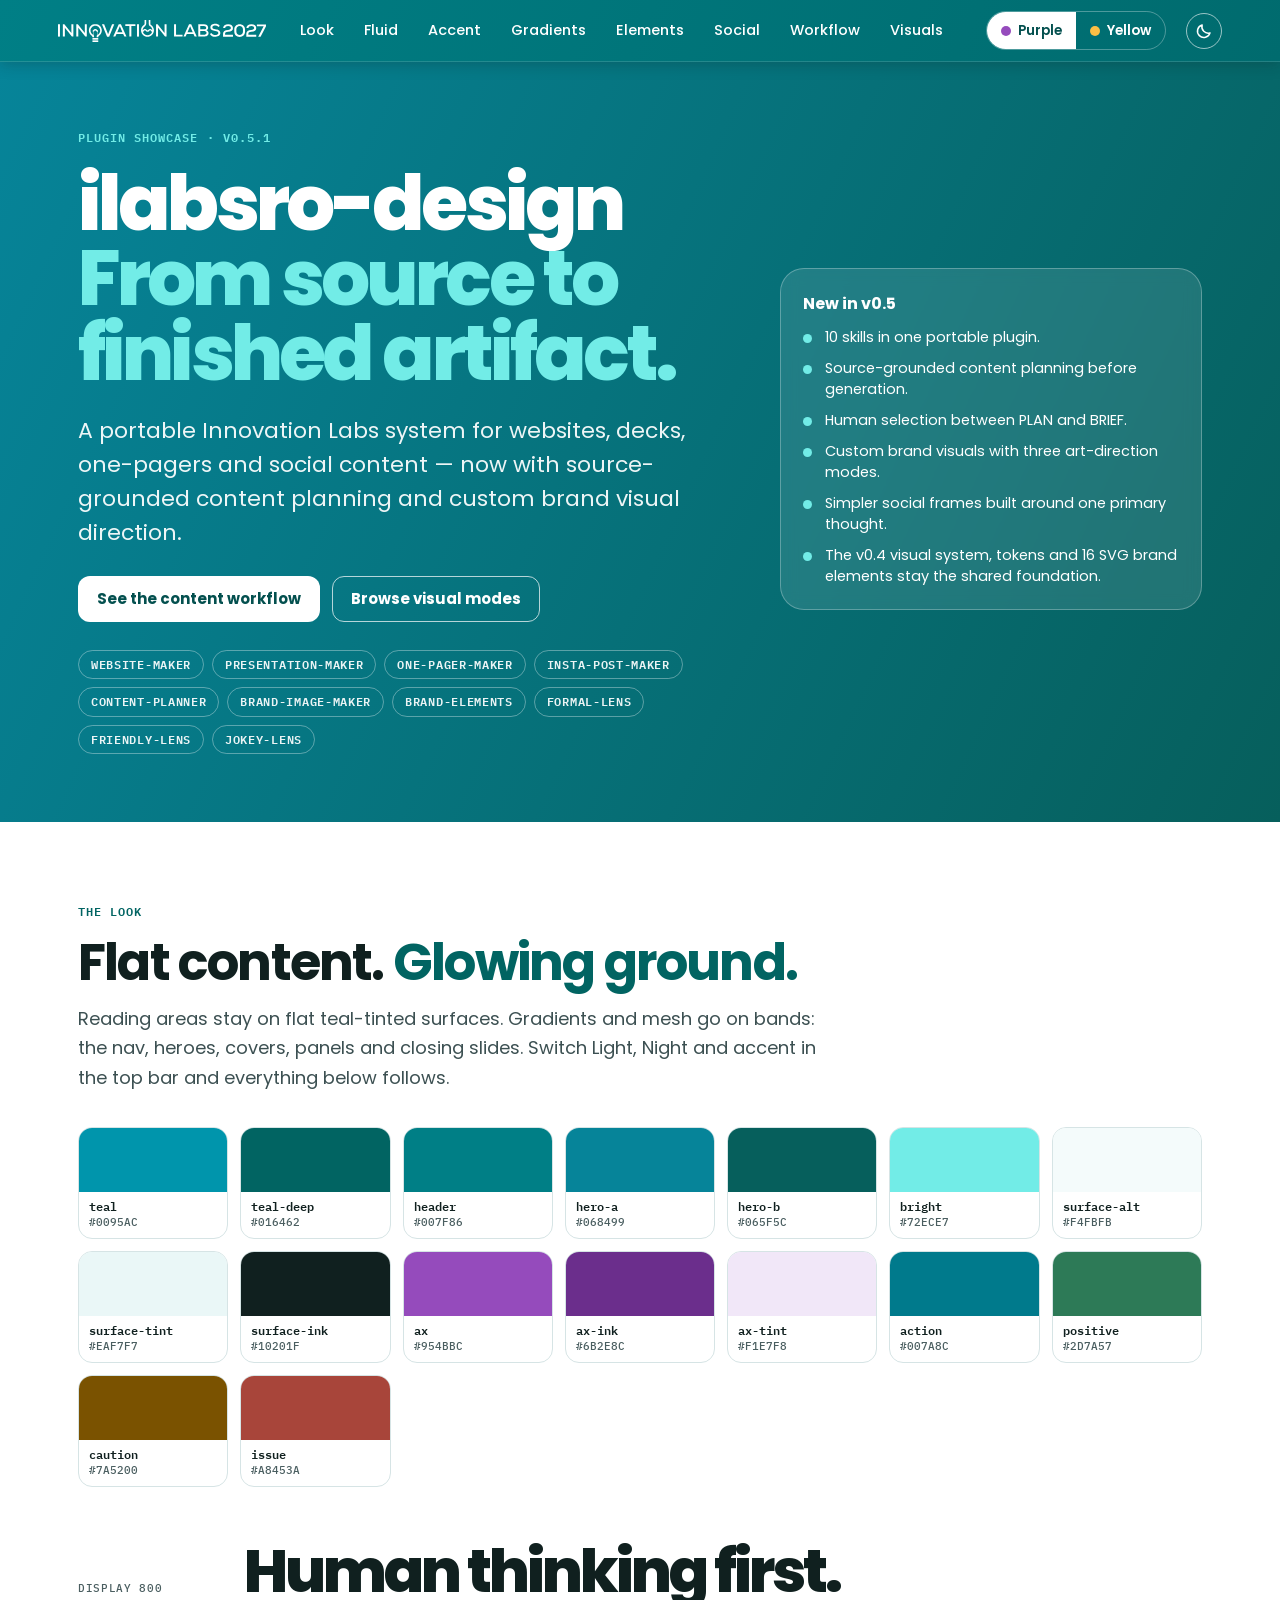
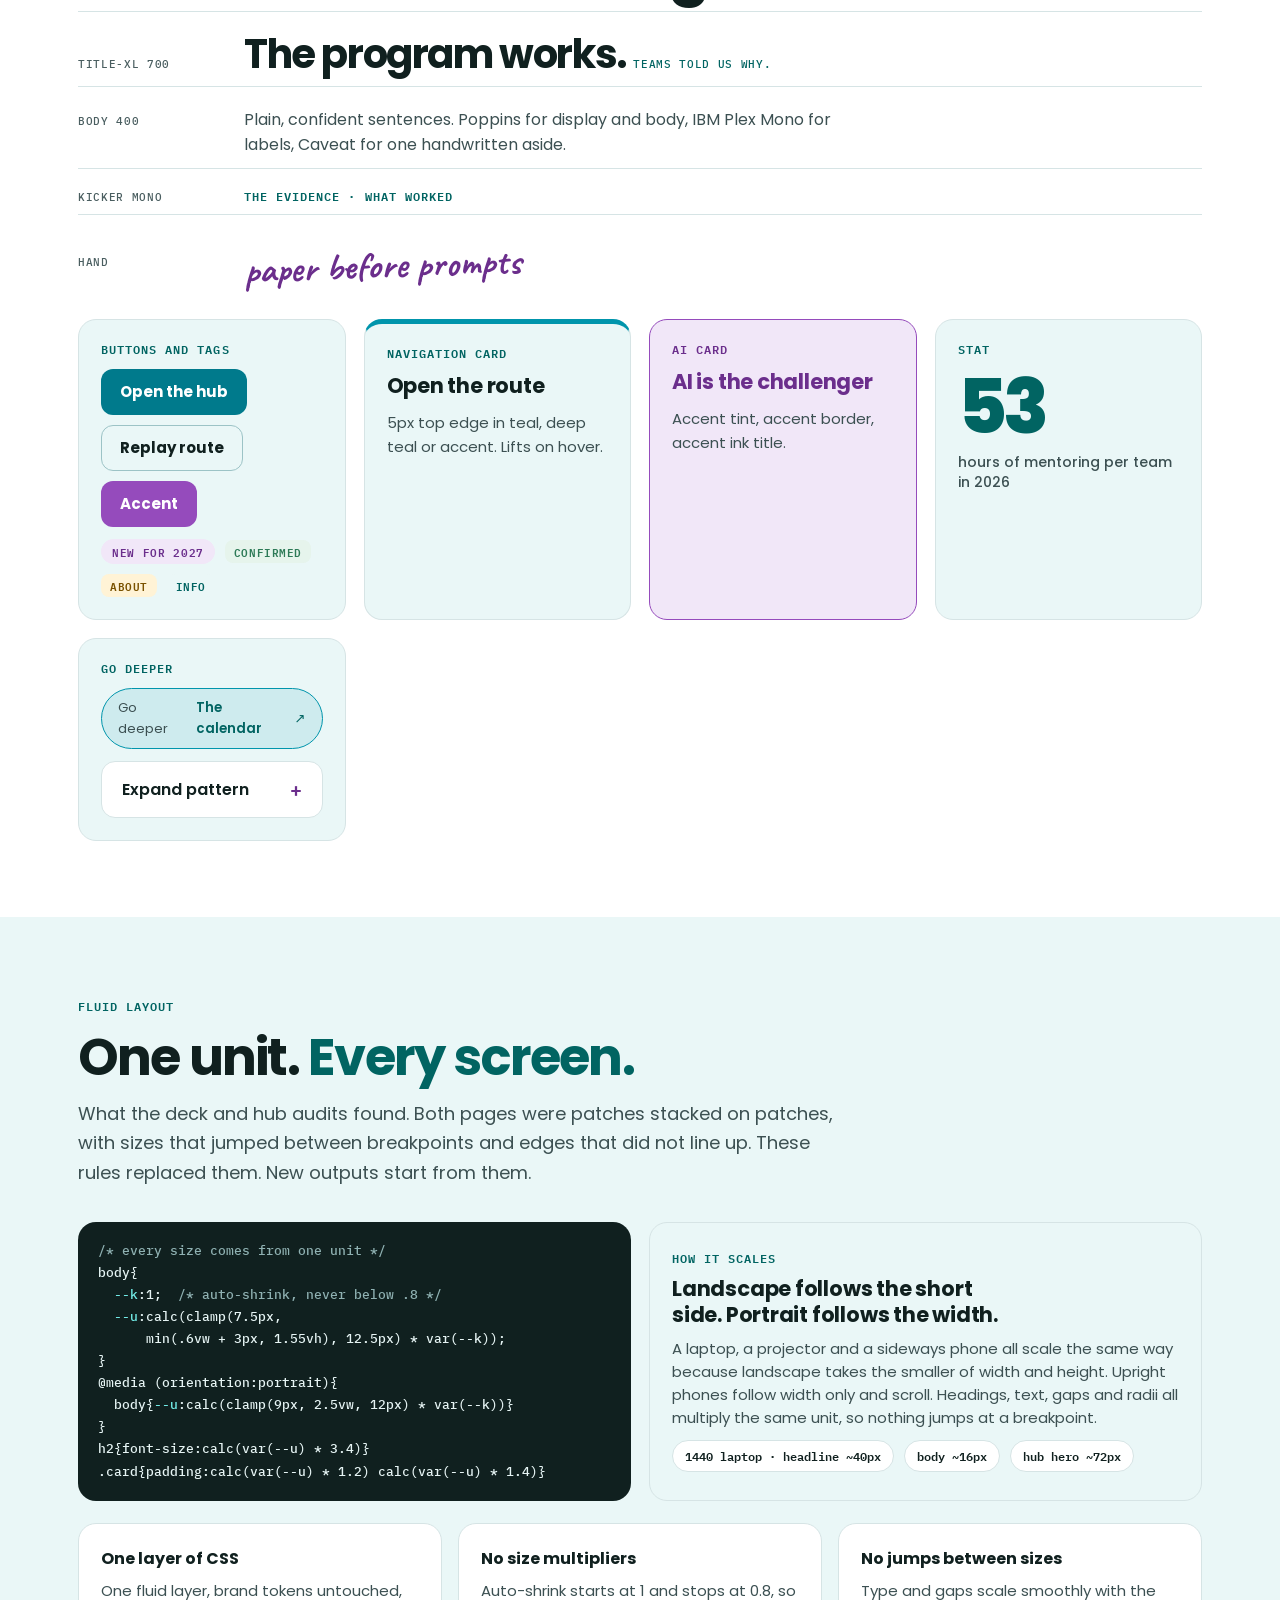
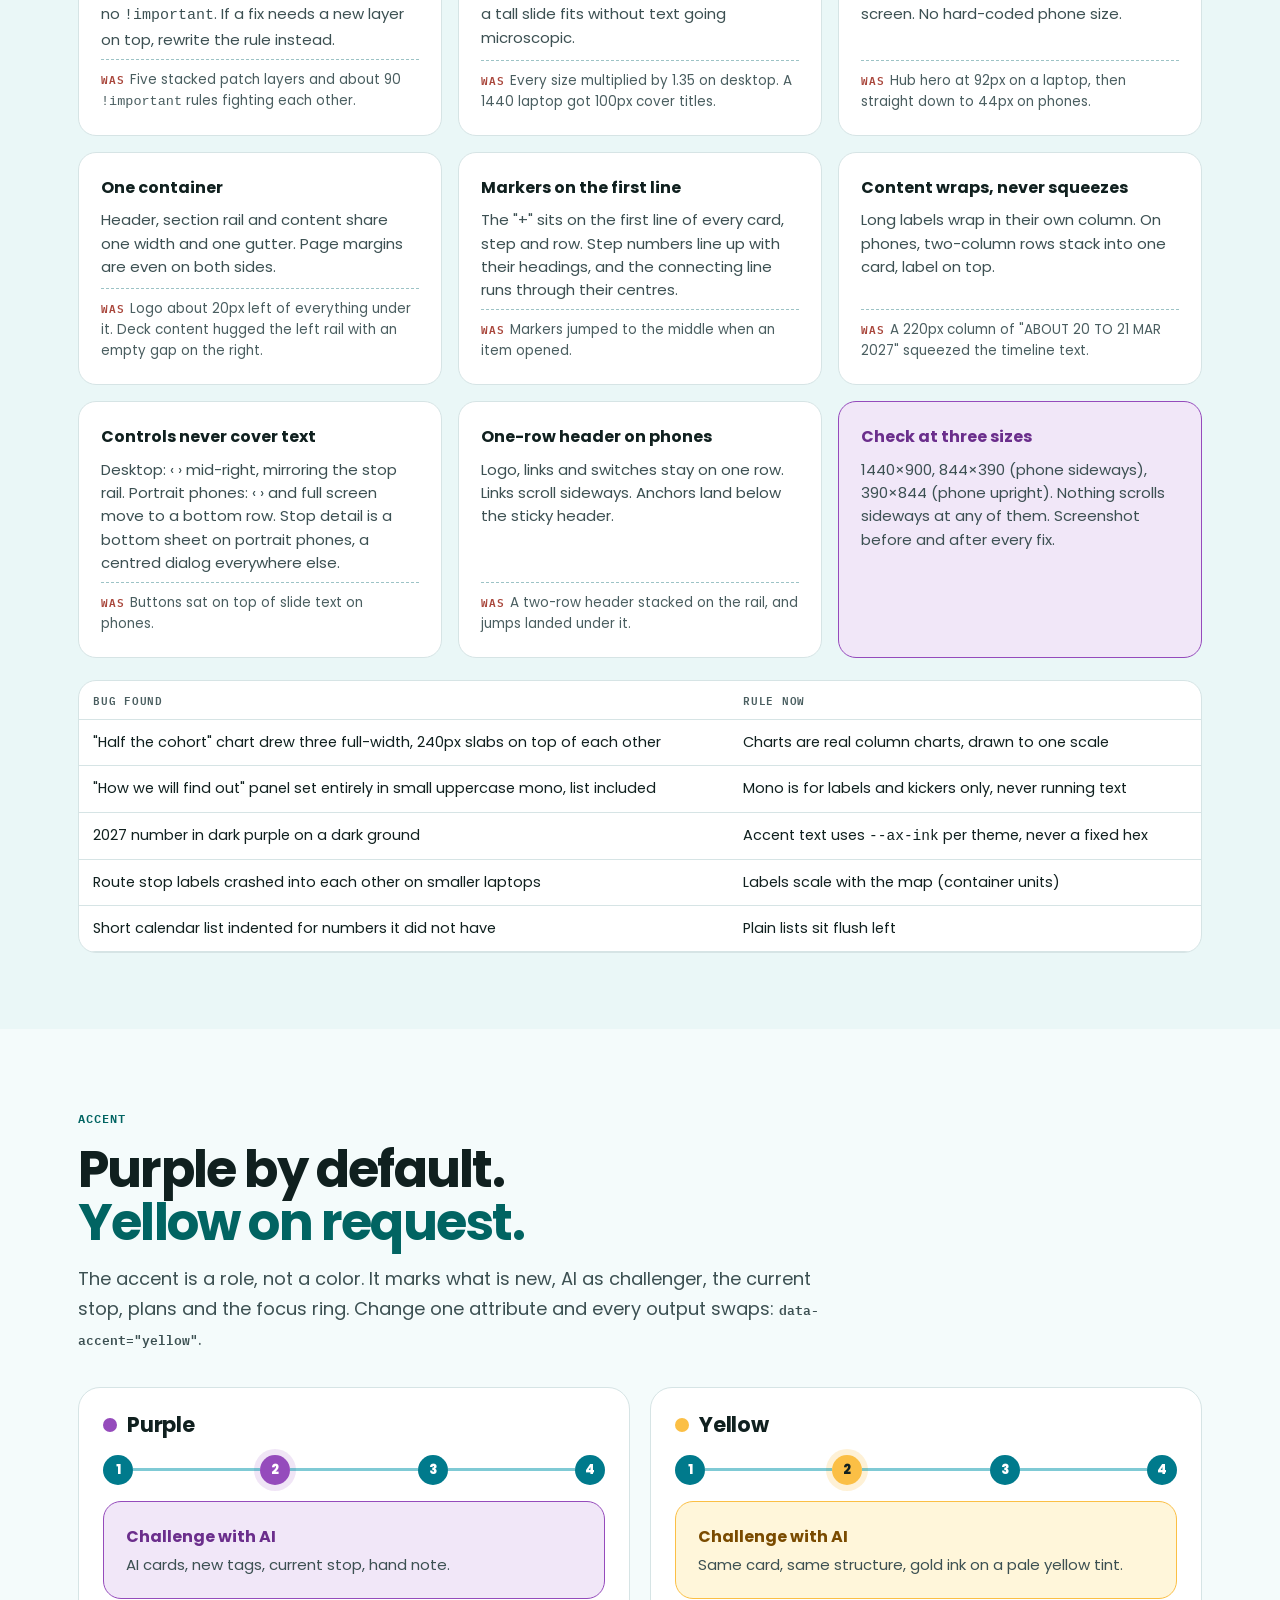
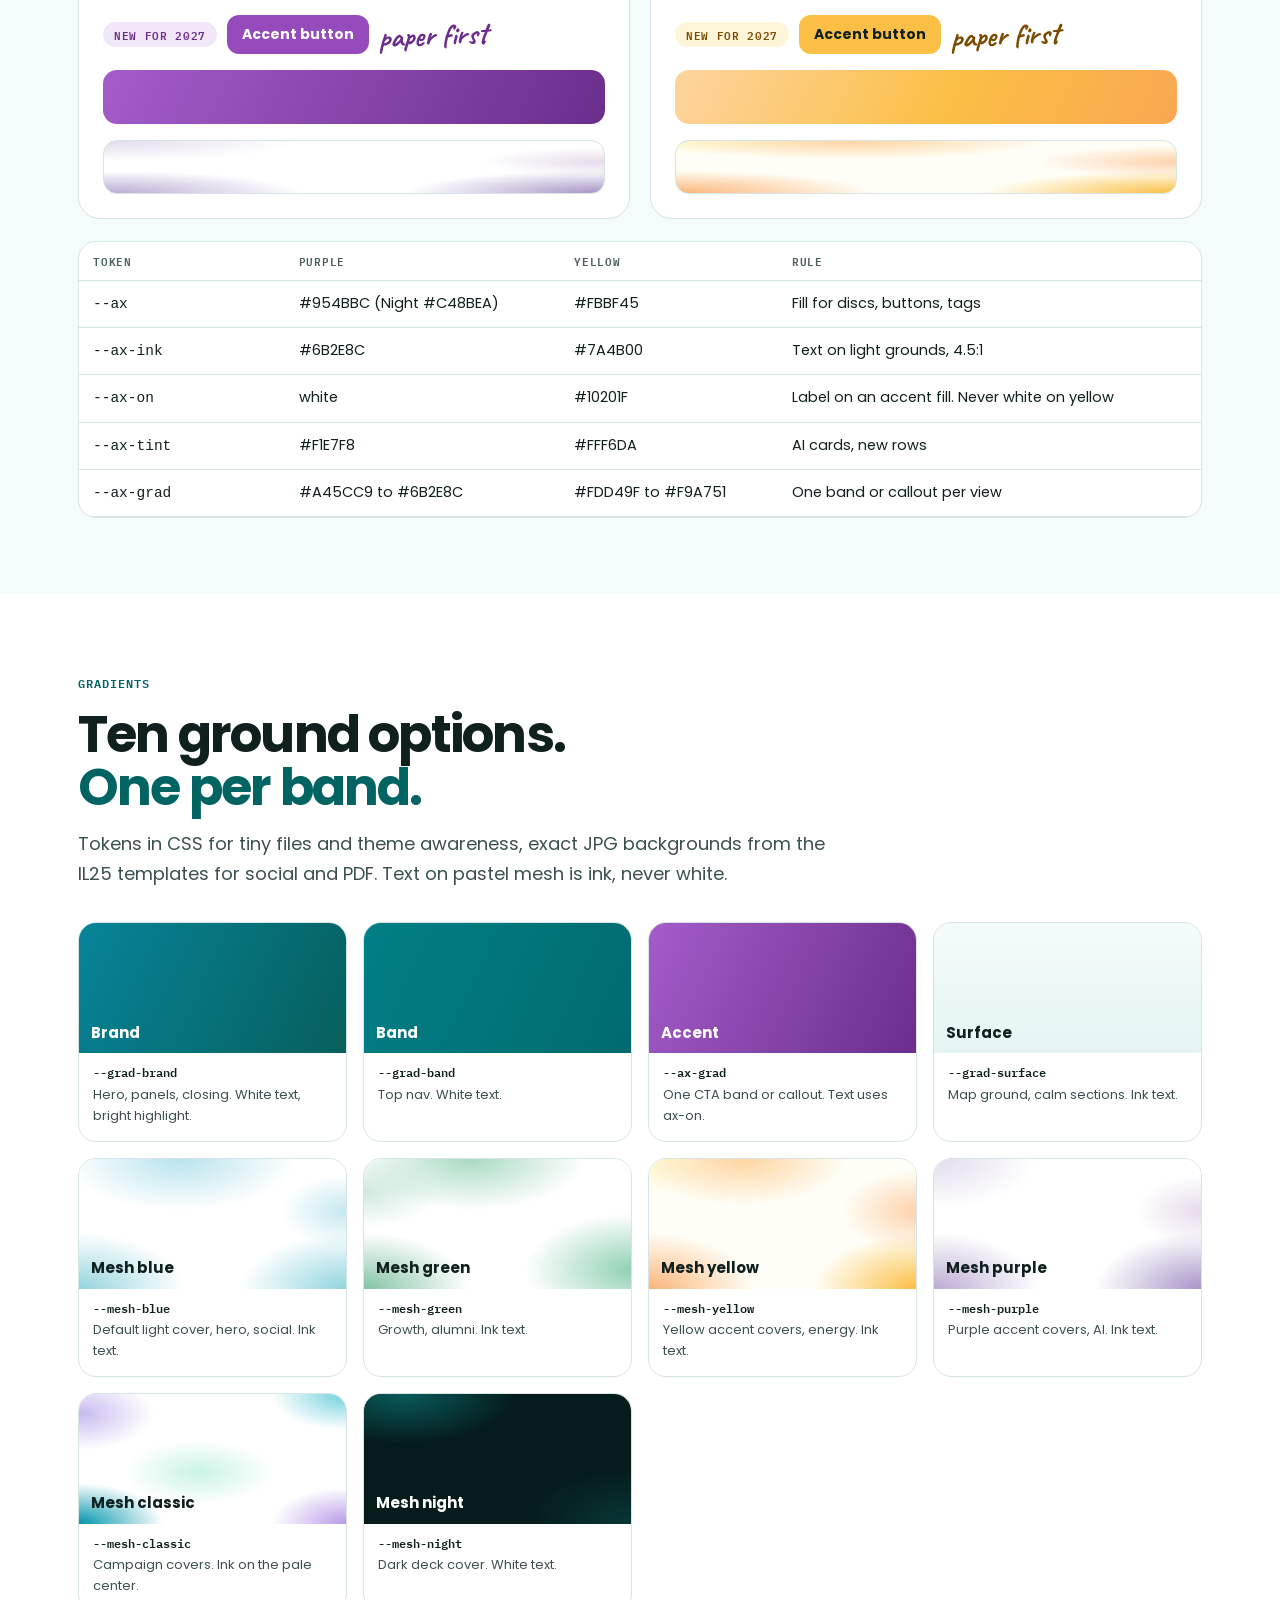
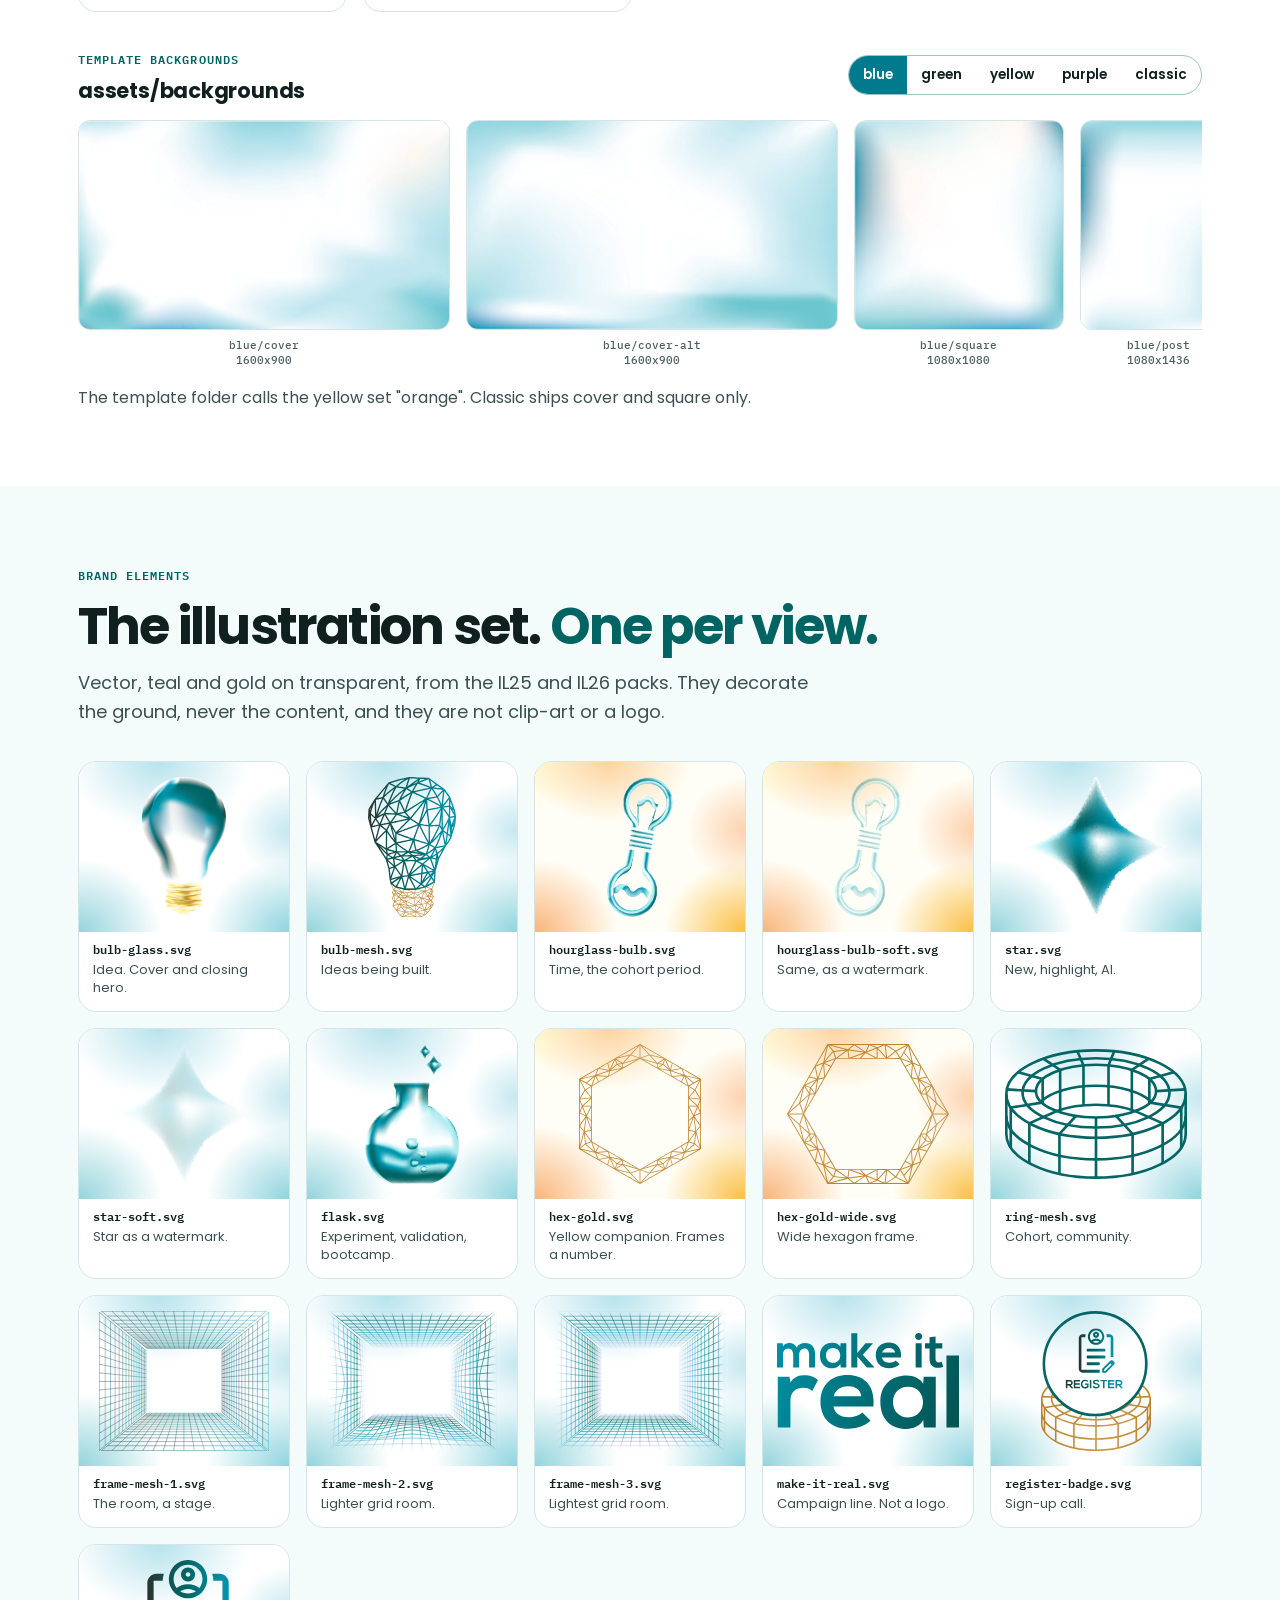
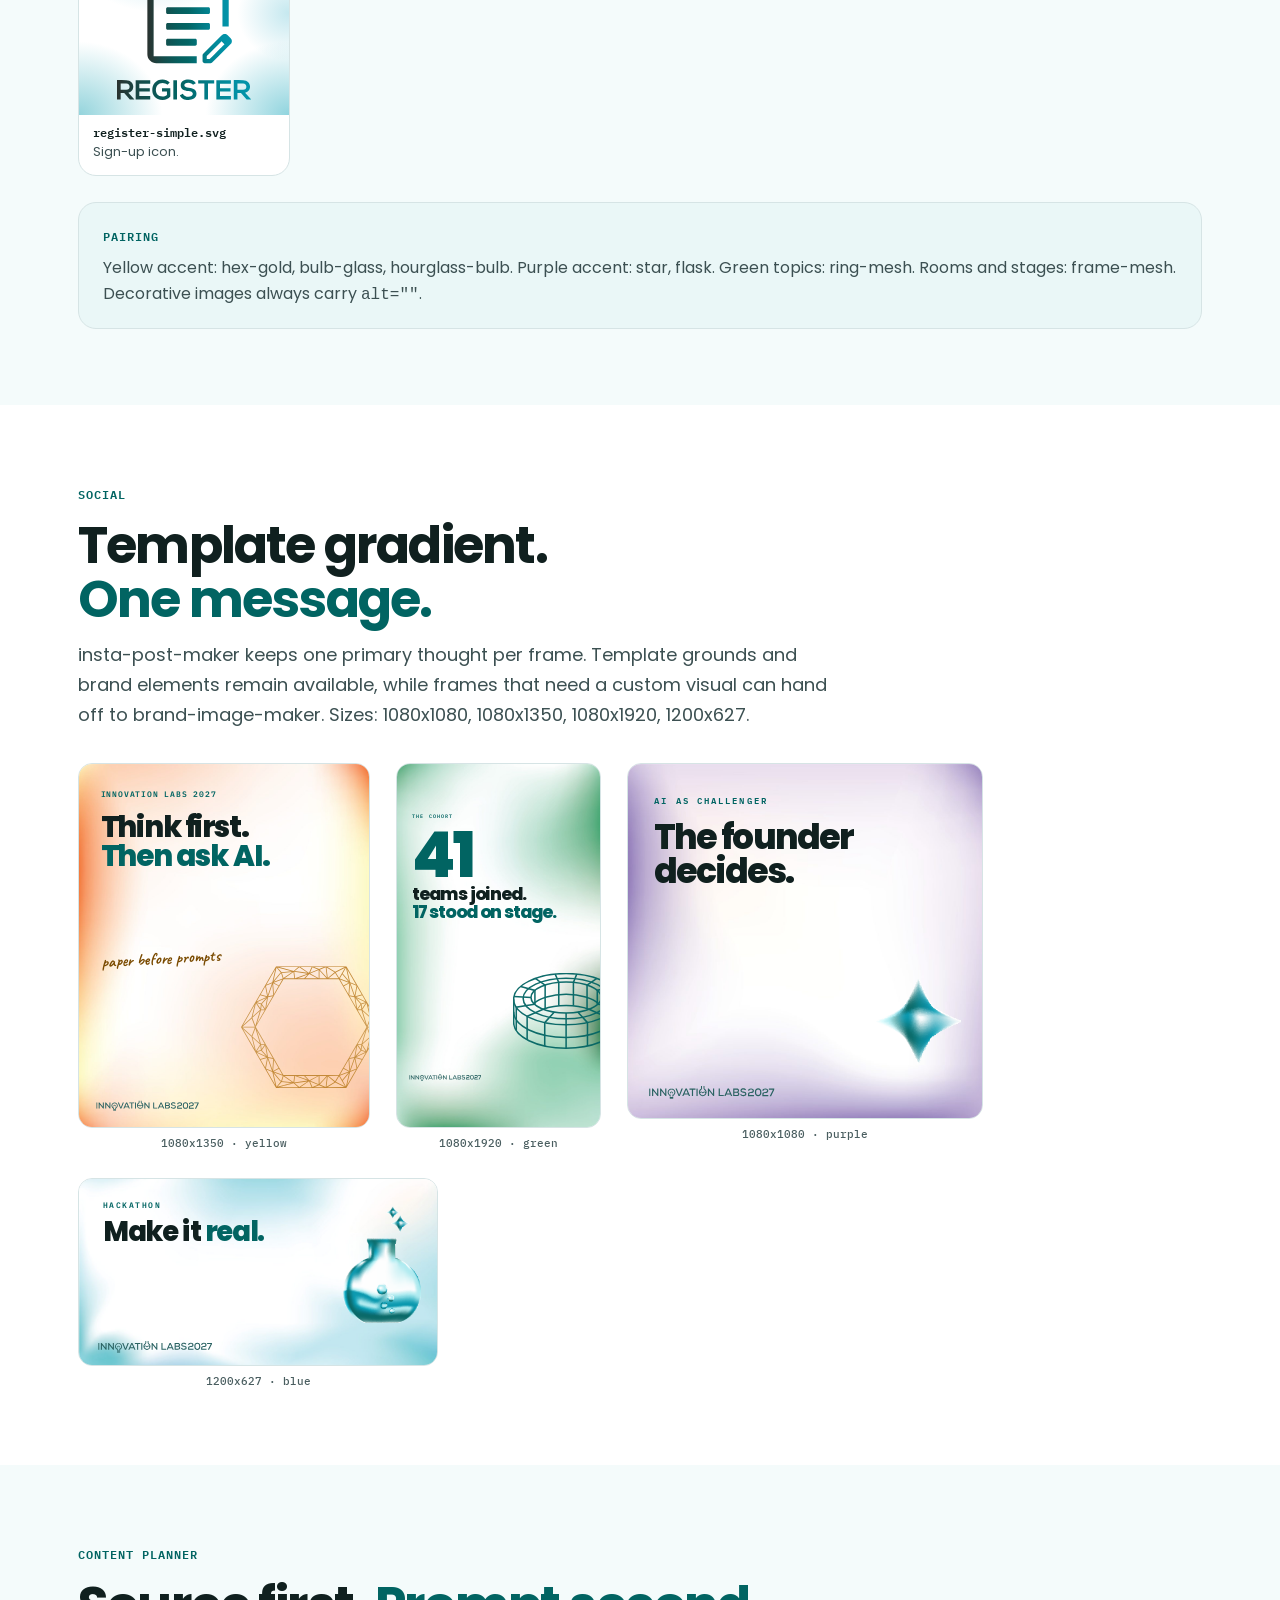
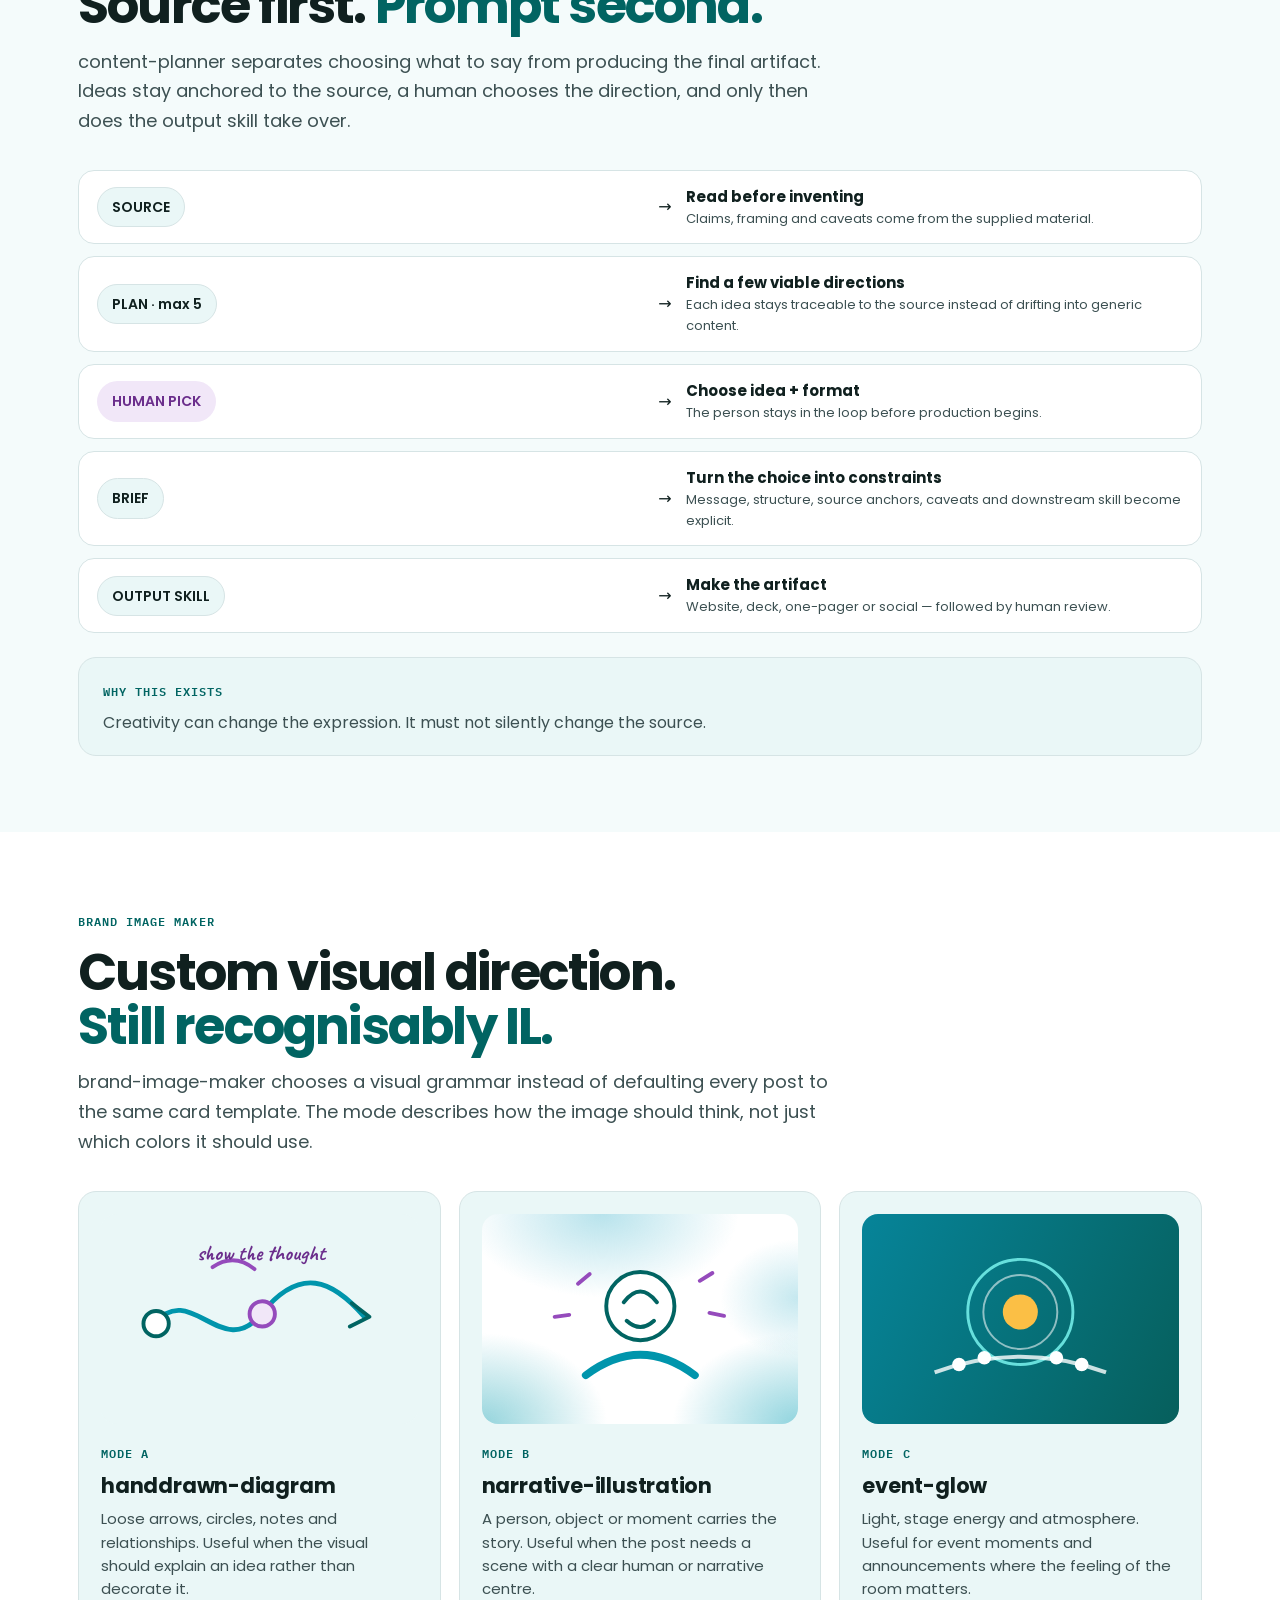
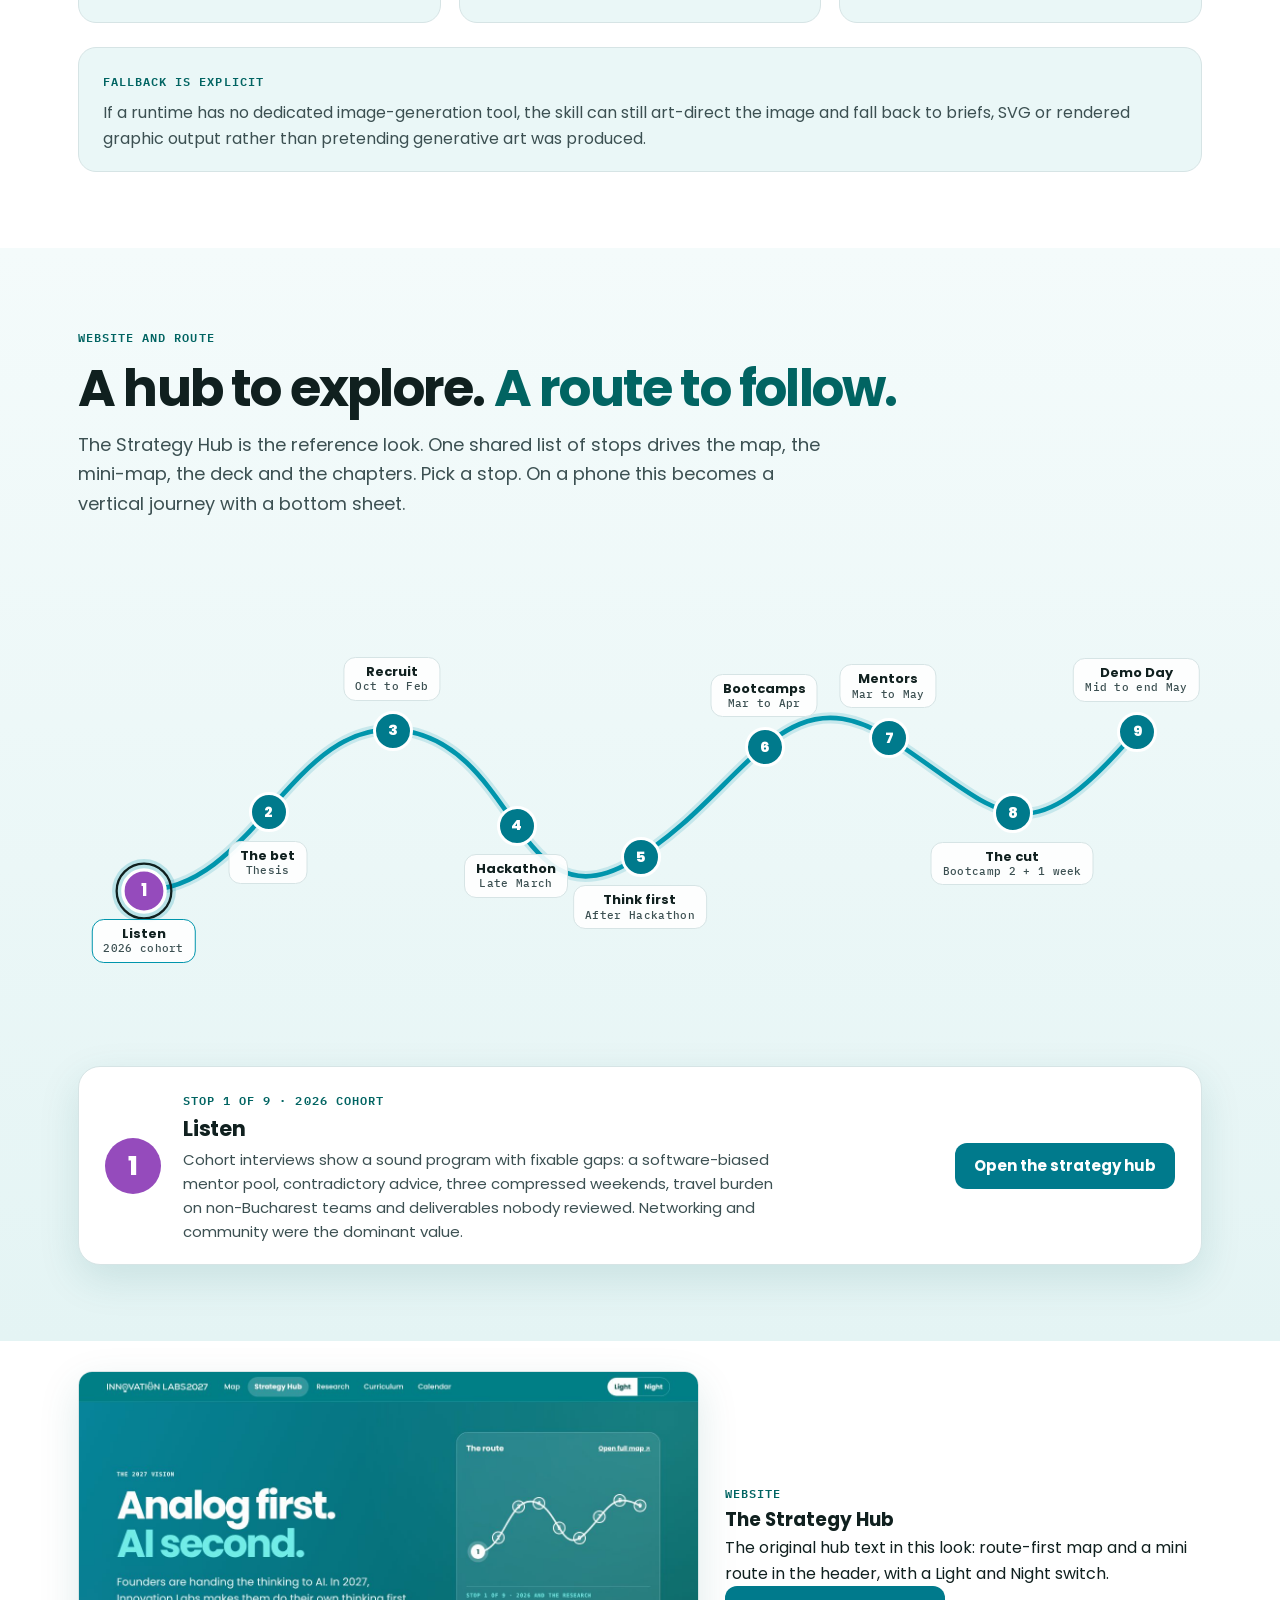
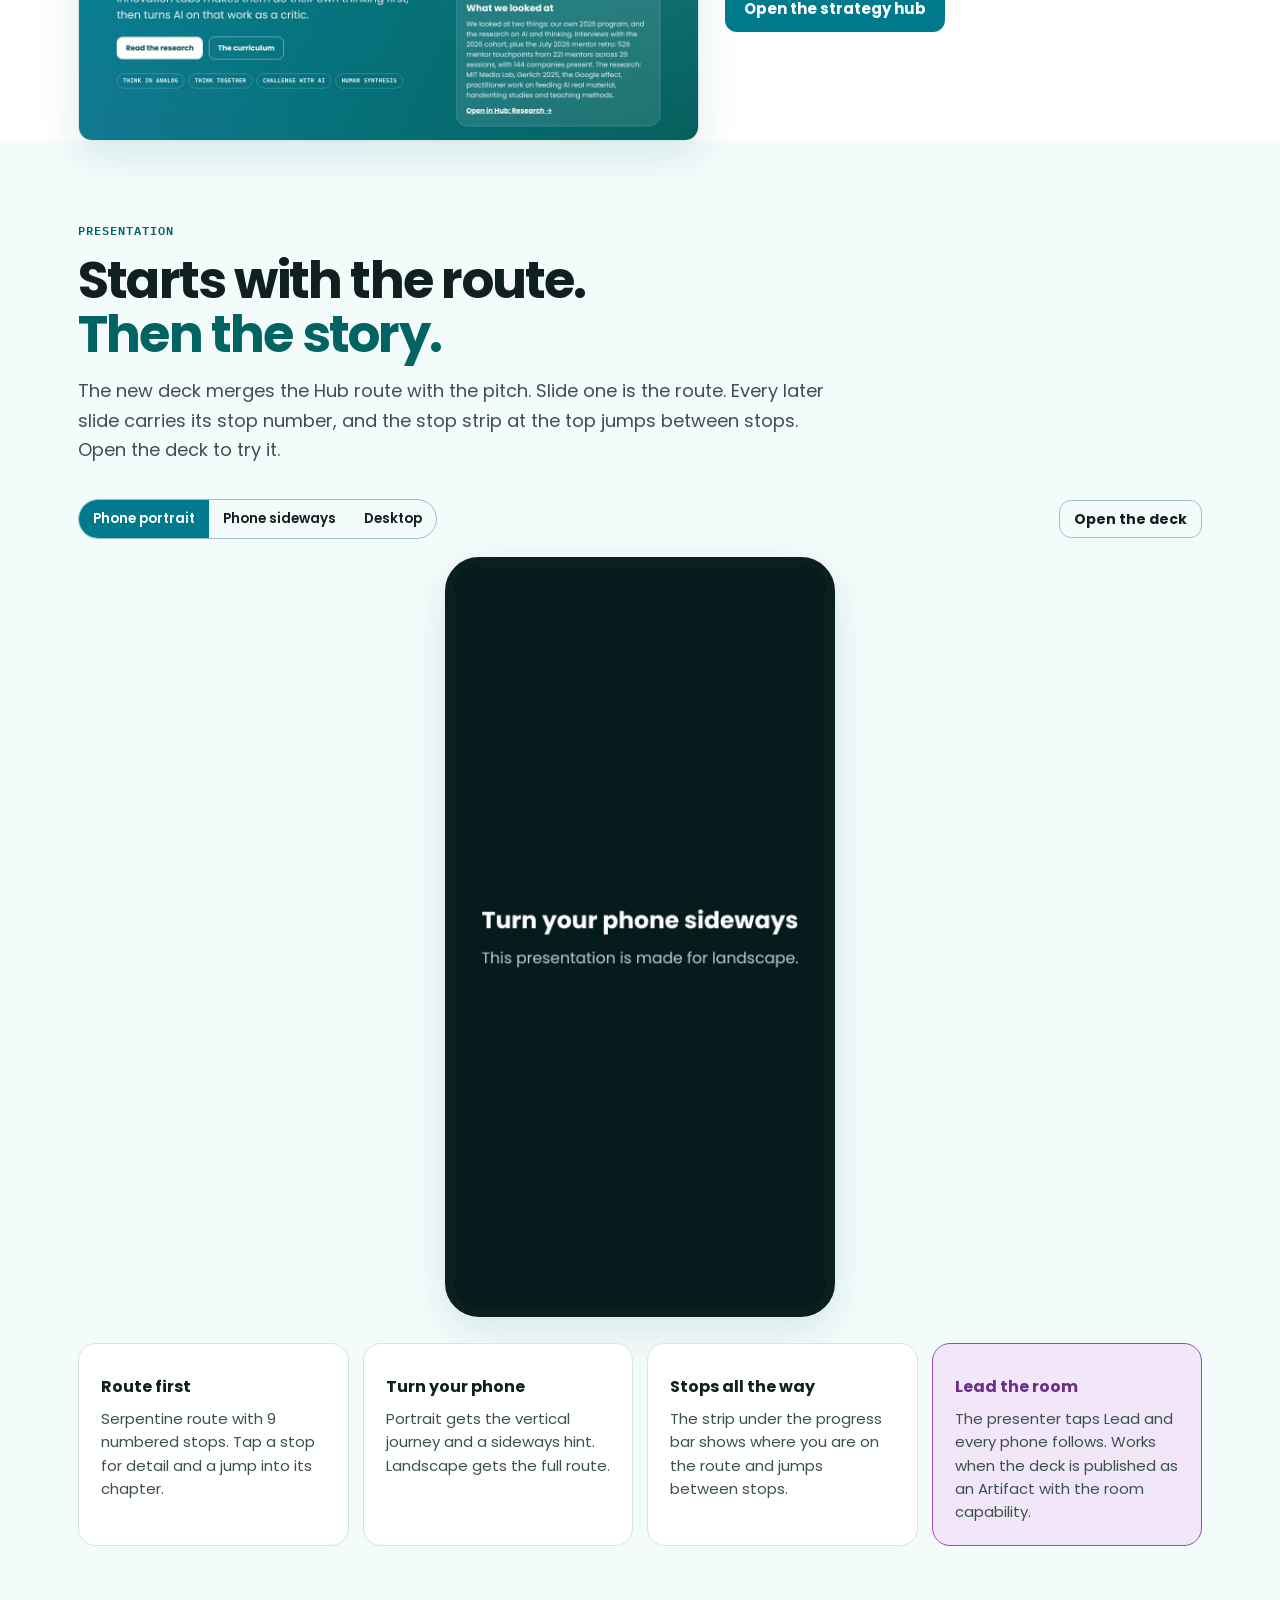
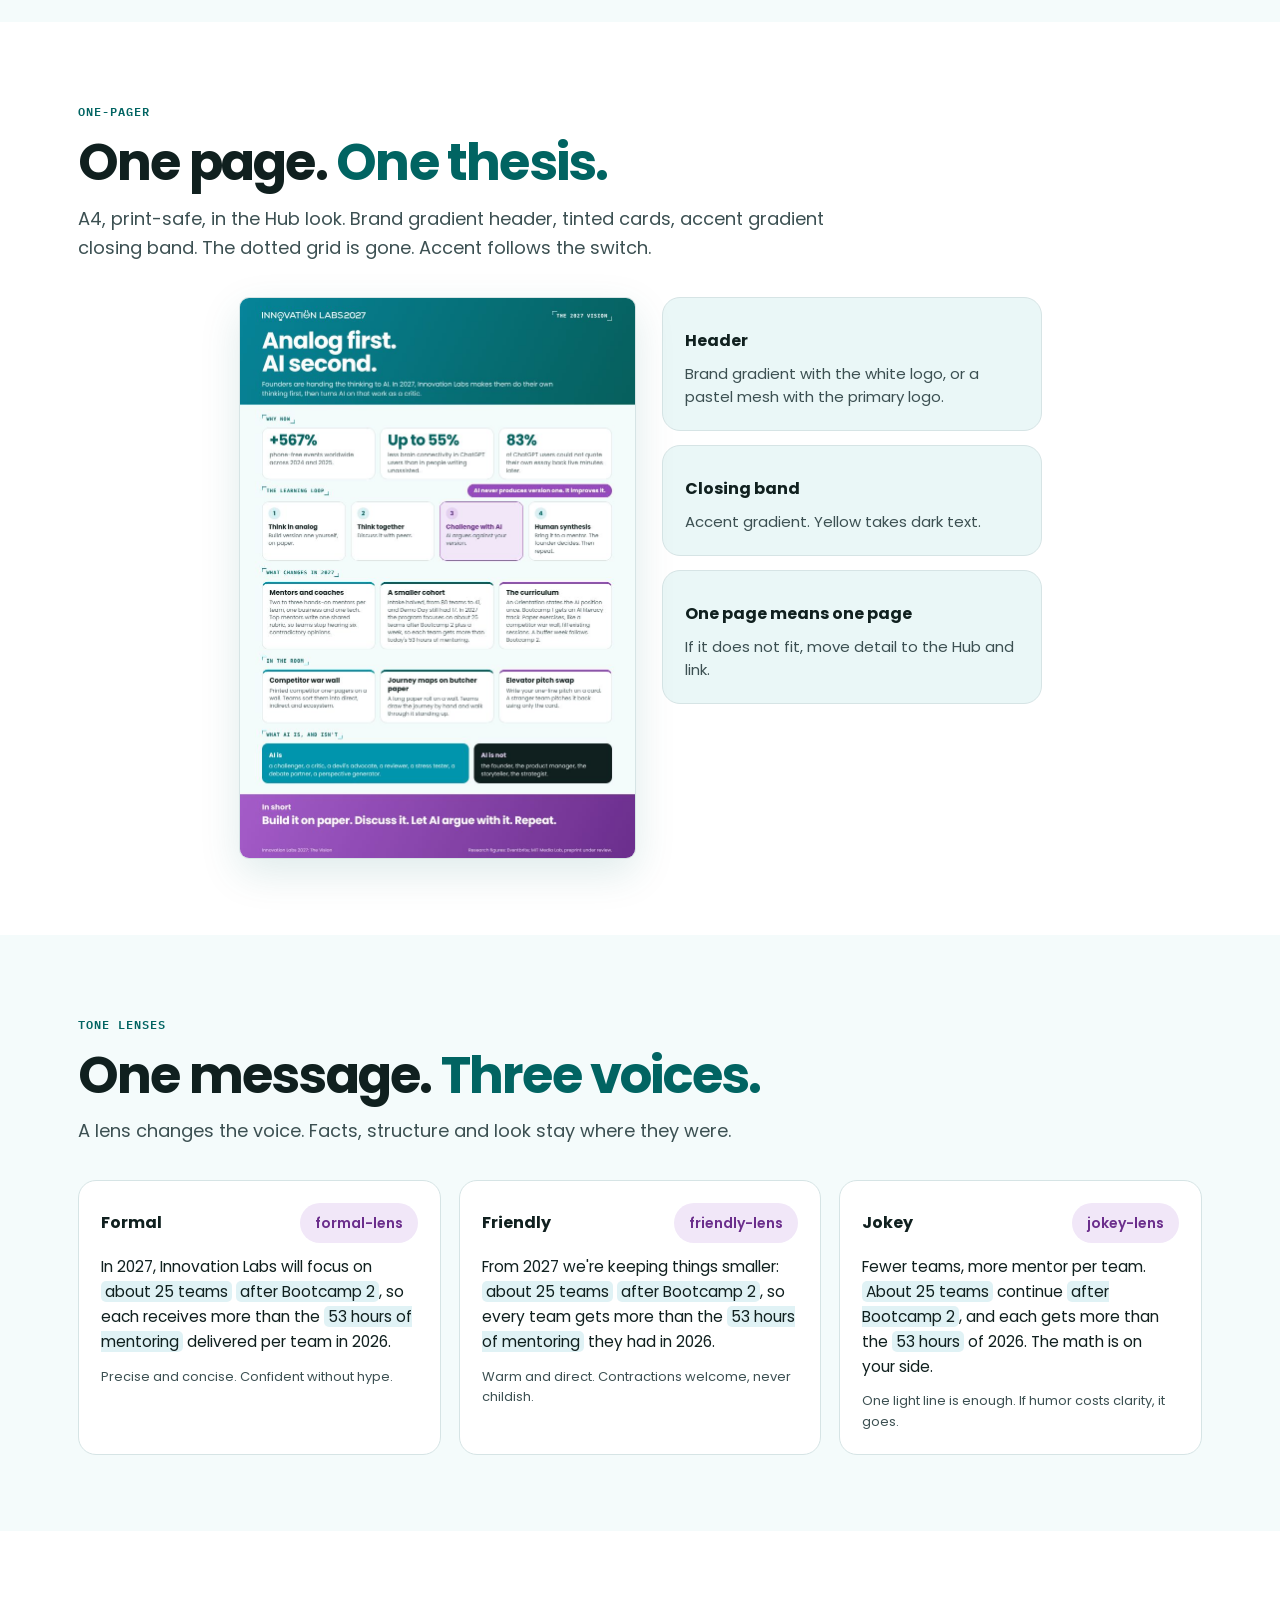
==== commit a08d497c: "feat(plugin): bundle examples and onboarding in v0.5.1" ====
--- a/showcase/index.html
+++ b/showcase/index.html
@@ -2,7 +2,7 @@
 <title>ilabsro-design · Plugin showcase</title>
 <link rel="stylesheet" href="https://fonts.googleapis.com/css2?family=Poppins:wght@400;500;600;700;800&family=IBM+Plex+Mono:wght@500;600;700&family=Caveat:wght@700&display=swap">
 <style>
-/* Showcase for the ilabsro-design plugin v0.5.0.
+/* Showcase for the ilabsro-design plugin v0.5.1.
    Built on the portable Innovation Labs design system v0.4.
    Theme and accent switch the whole page. */
 /* Innovation Labs tokens v0.4
@@ -553,7 +553,7 @@
 <header class="hero" id="overview">
   <div class="wrap">
     <div>
-      <span class="eyebrow" style="color:var(--bright)">Plugin showcase · v0.5.0</span>
+      <span class="eyebrow" style="color:var(--bright)">Plugin showcase · v0.5.1</span>
       <h1>ilabsro-design<em>From source to finished artifact.</em></h1>
       <p class="lede">A portable Innovation Labs system for websites, decks, one-pagers and social content — now with source-grounded content planning and custom brand visual direction.</p>
       <div class="btnrow"><a class="btn light" href="#workflow">See the content workflow</a><a class="btn ghost" href="#visuals">Browse visual modes</a></div>
@@ -869,7 +869,7 @@
 </div></section>
 </main>
 
-<footer class="foot"><div class="wrap"><svg xmlns="http://www.w3.org/2000/svg" viewBox="0 0 505.84 53.42" fill="currentColor" class="logo" role="img" aria-label="Innovation Labs 2027"><g><g><path d="M90.71,9.72c-8.67,0-15.7,7.03-15.7,15.7,0,5.41,2.74,10.18,6.91,13,.11.07.22.14.33.22.85.64,1.41,1.65,1.41,2.8v.65h3.97v-.65c0-.33-.03-.65-.07-.98h.01l-2.04-11.67-.84.13,1.39,8.01c-.41-.55-.9-1.05-1.46-1.46-.18-.13-.37-.26-.56-.37-3.19-2.2-5.09-5.8-5.09-9.67,0-6.47,5.26-11.74,11.73-11.74s11.73,5.27,11.73,11.74c0,3.79-1.83,7.34-4.91,9.54-.37.21-.72.45-1.05.72-.44.36-.83.76-1.16,1.2l1.39-7.95-.85-.1-1.92,10.98c-.03.12-.04.25-.06.38l-.05.26s0,.06-.01.08l-.02.25v1.31h3.96v-1.08c.11-.92.57-1.72,1.25-2.28.19-.15.39-.29.61-.4,4.1-2.84,6.78-7.56,6.78-12.91,0-8.67-7.03-15.7-15.69-15.7Z"/><rect x="83.66" y="49.45" width="14.09" height="3.97"/><polygon points="83.66 43.79 83.66 47.76 97.75 47.76 97.75 43.79 87.63 43.79 83.66 43.79"/><path d="M90.57,25.34c.7,0,1.33.36,1.69.97.78,1.33,2.11,2.24,3.6,2.53l.85.1.6-3.44c-.14.04-.29.06-.45.06-.15,0-.29-.02-.42-.05-.53-.11-.98-.44-1.27-.93-.96-1.62-2.72-2.62-4.6-2.62s-3.64,1-4.6,2.62c-.24.41-.6.7-1.03.85-.2.08-.43.12-.66.12-.06,0-.12,0-.18-.01l.59,3.38.84-.13c1.38-.35,2.6-1.23,3.34-2.48.36-.61.99-.97,1.69-.97Z"/><rect y="10.28" width="4.76" height="30.03"/><polygon points="32.52 31.64 15.49 10.28 11.8 10.28 11.8 40.3 16.65 40.3 16.65 19.12 33.68 40.3 37.32 40.3 37.32 10.28 32.52 10.28 32.52 31.64"/><polygon points="65.14 31.64 48.11 10.28 44.42 10.28 44.42 40.3 49.27 40.3 49.27 19.12 66.3 40.3 69.94 40.3 69.94 10.28 65.14 10.28 65.14 31.64"/><polygon points="131.27 10.28 121.66 34.69 112.09 10.28 106.69 10.28 119.17 40.43 124.19 40.43 136.63 10.28 131.27 10.28"/><path d="M226.07,12.06c-.11-.07-.22-.14-.33-.22-.85-.64-1.41-1.67-1.41-2.82V0h-3.96v9.02c0,2.35,1.12,4.6,3,6.01.18.15.36.27.56.39,3.13,2.17,5.02,5.72,5.08,9.53-.28-.17-.51-.4-.69-.69-.96-1.64-2.72-2.65-4.6-2.65s-3.64,1.01-4.61,2.64c-.36.61-.99.98-1.69.98s-1.33-.36-1.69-.97c-.96-1.64-2.73-2.65-4.61-2.65s-3.65,1.01-4.6,2.64c-.23.39-.57.69-.98.84.02-3.8,1.85-7.34,4.91-9.55.37-.21.72-.45,1.05-.72,1.48-1.23,2.43-2.98,2.66-4.9l.03-.24V0h-3.97v9.44c-.11.92-.57,1.74-1.25,2.3-.2.16-.4.29-.62.4-4.1,2.85-6.78,7.6-6.78,13,0,8.73,7.03,15.8,15.7,15.8s15.7-7.07,15.7-15.8c0-5.45-2.74-10.25-6.91-13.09ZM217.29,36.95c-5.31,0-9.81-3.58-11.25-8.46,1.41-.33,2.65-1.23,3.41-2.5.36-.61.99-.98,1.69-.98s1.33.37,1.69.98c.96,1.62,2.73,2.64,4.61,2.64s3.64-1.02,4.6-2.64c.36-.61.99-.98,1.69-.98s1.33.37,1.69.98c.7,1.2,1.84,2.05,3.13,2.43-1.41,4.93-5.93,8.53-11.26,8.53Z"/><path d="M147.55,10.28l-13.47,30.03h5.1l2.83-6.3h16.25l2.88,6.3h5.1l-13.47-30.03h-5.23ZM143.82,29.63l6.35-14.29,6.35,14.29h-12.69Z"/><polygon points="163.41 14.61 173.28 14.61 173.28 40.31 178.13 40.31 178.13 14.61 187.95 14.61 187.95 10.28 163.41 10.28 163.41 14.61"/><rect x="191.85" y="10.28" width="4.76" height="30.03"/><polygon points="258.79 31.64 241.76 10.28 238.07 10.28 238.07 40.3 242.92 40.3 242.92 19.12 259.95 40.3 263.59 40.3 263.59 10.28 258.79 10.28 258.79 31.64"/><polygon points="286.63 10.28 281.82 10.28 281.82 40.3 302.45 40.3 302.45 35.85 286.63 35.85 286.63 10.28"/><path d="M394.15,30.97c-.33-6.25-6.02-7.91-12.02-8.74-3.95-.56-7.29-1.37-7.29-4.29s2.92-4.55,6.95-4.55c3.13.04,6.01,1.29,7.42,3.34l3.65-2.44c-2.53-4.03-6.86-5.06-11.2-5.06-5.4,0-11.62,2.4-11.58,8.62,0,6.43,5.66,7.94,11.62,8.75,4.2.56,7.68,1.67,7.68,4.93,0,3.78-3.99,4.98-7.59,4.98s-7.21-1.29-9.35-4.93l-3.6,2.4c2.74,5.06,7.16,6.82,12.91,6.82.56,0,1.11-.03,1.66-.07,2.2.07,6.34-1.49,7.46-2.29,4.1-2.9,3.15-7.34,3.28-7.48Z"/><path d="M318.2,10.28l-13.47,30.03h5.11l2.83-6.3h16.26l2.87,6.3h5.1l-13.47-30.03h-5.23ZM314.46,29.63l6.35-14.29,6.35,14.29h-12.69Z"/><path d="M360.47,24.82c2.83-1.16,4.16-3.43,4.16-5.96,0-5.96-4.51-8.58-10.21-8.58h-13.77v30.03h13.77c5.92,0,11.15-2.02,11.15-8.58,0-2.27-1.5-5.83-5.1-6.9ZM345.41,14.61h9.01c3.6,0,5.45,2.23,5.45,4.33,0,2.36-1.8,3.78-5.4,3.78h-9.05v-8.11ZM354.42,35.85h-9.01v-8.84h9.05c2.74,0,6.31,1.46,6.31,4.68s-3.69,4.16-6.35,4.16Z"/></g><g><path d="M405.73,36.02h19.16v4.68h-24.14v-7.56c0-5.71,4.47-9.02,12.16-9.02,4.12,0,6.92-1.85,6.92-4.6,0-3.01-2.45-4.77-6.62-4.77s-7.04,1.76-7.13,4.51h-5.15c.34-5.67,4.9-9.02,12.29-9.02s11.68,3.52,11.68,9.19c0,6.01-4.17,9.19-11.94,9.19-4.51,0-7.22,1.68-7.22,4.51v2.88Z"/><path d="M428.06,28.59v-5.88c0-7.56,5.28-12.67,13.06-12.67s13.06,5.11,13.06,12.67v5.88c0,7.52-5.28,12.63-13.06,12.63s-13.06-5.11-13.06-12.63ZM449.11,28.59v-5.88c0-4.72-3.18-7.9-7.99-7.9s-7.99,3.18-7.99,7.9v5.88c0,4.72,3.18,7.9,7.99,7.9s7.99-3.18,7.99-7.9Z"/><path d="M462.25,36.02h19.16v4.68h-24.14v-7.56c0-5.71,4.47-9.02,12.16-9.02,4.12,0,6.92-1.85,6.92-4.6,0-3.01-2.45-4.77-6.62-4.77s-7.04,1.76-7.13,4.51h-5.15c.34-5.67,4.9-9.02,12.29-9.02s11.68,3.52,11.68,9.19c0,6.01-4.17,9.19-11.94,9.19-4.51,0-7.22,1.68-7.22,4.51v2.88Z"/><path d="M505.84,10.64v2.88l-13.92,27.19h-5.75l13.19-25.34h-16.41v-4.72h22.89Z"/></g></g></svg><p>ilabsro-design v0.5.0 · 10 Innovation Labs skills · content planning, brand visuals and the portable design system</p></div></footer>
+<footer class="foot"><div class="wrap"><svg xmlns="http://www.w3.org/2000/svg" viewBox="0 0 505.84 53.42" fill="currentColor" class="logo" role="img" aria-label="Innovation Labs 2027"><g><g><path d="M90.71,9.72c-8.67,0-15.7,7.03-15.7,15.7,0,5.41,2.74,10.18,6.91,13,.11.07.22.14.33.22.85.64,1.41,1.65,1.41,2.8v.65h3.97v-.65c0-.33-.03-.65-.07-.98h.01l-2.04-11.67-.84.13,1.39,8.01c-.41-.55-.9-1.05-1.46-1.46-.18-.13-.37-.26-.56-.37-3.19-2.2-5.09-5.8-5.09-9.67,0-6.47,5.26-11.74,11.73-11.74s11.73,5.27,11.73,11.74c0,3.79-1.83,7.34-4.91,9.54-.37.21-.72.45-1.05.72-.44.36-.83.76-1.16,1.2l1.39-7.95-.85-.1-1.92,10.98c-.03.12-.04.25-.06.38l-.05.26s0,.06-.01.08l-.02.25v1.31h3.96v-1.08c.11-.92.57-1.72,1.25-2.28.19-.15.39-.29.61-.4,4.1-2.84,6.78-7.56,6.78-12.91,0-8.67-7.03-15.7-15.69-15.7Z"/><rect x="83.66" y="49.45" width="14.09" height="3.97"/><polygon points="83.66 43.79 83.66 47.76 97.75 47.76 97.75 43.79 87.63 43.79 83.66 43.79"/><path d="M90.57,25.34c.7,0,1.33.36,1.69.97.78,1.33,2.11,2.24,3.6,2.53l.85.1.6-3.44c-.14.04-.29.06-.45.06-.15,0-.29-.02-.42-.05-.53-.11-.98-.44-1.27-.93-.96-1.62-2.72-2.62-4.6-2.62s-3.64,1-4.6,2.62c-.24.41-.6.7-1.03.85-.2.08-.43.12-.66.12-.06,0-.12,0-.18-.01l.59,3.38.84-.13c1.38-.35,2.6-1.23,3.34-2.48.36-.61.99-.97,1.69-.97Z"/><rect y="10.28" width="4.76" height="30.03"/><polygon points="32.52 31.64 15.49 10.28 11.8 10.28 11.8 40.3 16.65 40.3 16.65 19.12 33.68 40.3 37.32 40.3 37.32 10.28 32.52 10.28 32.52 31.64"/><polygon points="65.14 31.64 48.11 10.28 44.42 10.28 44.42 40.3 49.27 40.3 49.27 19.12 66.3 40.3 69.94 40.3 69.94 10.28 65.14 10.28 65.14 31.64"/><polygon points="131.27 10.28 121.66 34.69 112.09 10.28 106.69 10.28 119.17 40.43 124.19 40.43 136.63 10.28 131.27 10.28"/><path d="M226.07,12.06c-.11-.07-.22-.14-.33-.22-.85-.64-1.41-1.67-1.41-2.82V0h-3.96v9.02c0,2.35,1.12,4.6,3,6.01.18.15.36.27.56.39,3.13,2.17,5.02,5.72,5.08,9.53-.28-.17-.51-.4-.69-.69-.96-1.64-2.72-2.65-4.6-2.65s-3.64,1.01-4.61,2.64c-.36.61-.99.98-1.69.98s-1.33-.36-1.69-.97c-.96-1.64-2.73-2.65-4.61-2.65s-3.65,1.01-4.6,2.64c-.23.39-.57.69-.98.84.02-3.8,1.85-7.34,4.91-9.55.37-.21.72-.45,1.05-.72,1.48-1.23,2.43-2.98,2.66-4.9l.03-.24V0h-3.97v9.44c-.11.92-.57,1.74-1.25,2.3-.2.16-.4.29-.62.4-4.1,2.85-6.78,7.6-6.78,13,0,8.73,7.03,15.8,15.7,15.8s15.7-7.07,15.7-15.8c0-5.45-2.74-10.25-6.91-13.09ZM217.29,36.95c-5.31,0-9.81-3.58-11.25-8.46,1.41-.33,2.65-1.23,3.41-2.5.36-.61.99-.98,1.69-.98s1.33.37,1.69.98c.96,1.62,2.73,2.64,4.61,2.64s3.64-1.02,4.6-2.64c.36-.61.99-.98,1.69-.98s1.33.37,1.69.98c.7,1.2,1.84,2.05,3.13,2.43-1.41,4.93-5.93,8.53-11.26,8.53Z"/><path d="M147.55,10.28l-13.47,30.03h5.1l2.83-6.3h16.25l2.88,6.3h5.1l-13.47-30.03h-5.23ZM143.82,29.63l6.35-14.29,6.35,14.29h-12.69Z"/><polygon points="163.41 14.61 173.28 14.61 173.28 40.31 178.13 40.31 178.13 14.61 187.95 14.61 187.95 10.28 163.41 10.28 163.41 14.61"/><rect x="191.85" y="10.28" width="4.76" height="30.03"/><polygon points="258.79 31.64 241.76 10.28 238.07 10.28 238.07 40.3 242.92 40.3 242.92 19.12 259.95 40.3 263.59 40.3 263.59 10.28 258.79 10.28 258.79 31.64"/><polygon points="286.63 10.28 281.82 10.28 281.82 40.3 302.45 40.3 302.45 35.85 286.63 35.85 286.63 10.28"/><path d="M394.15,30.97c-.33-6.25-6.02-7.91-12.02-8.74-3.95-.56-7.29-1.37-7.29-4.29s2.92-4.55,6.95-4.55c3.13.04,6.01,1.29,7.42,3.34l3.65-2.44c-2.53-4.03-6.86-5.06-11.2-5.06-5.4,0-11.62,2.4-11.58,8.62,0,6.43,5.66,7.94,11.62,8.75,4.2.56,7.68,1.67,7.68,4.93,0,3.78-3.99,4.98-7.59,4.98s-7.21-1.29-9.35-4.93l-3.6,2.4c2.74,5.06,7.16,6.82,12.91,6.82.56,0,1.11-.03,1.66-.07,2.2.07,6.34-1.49,7.46-2.29,4.1-2.9,3.15-7.34,3.28-7.48Z"/><path d="M318.2,10.28l-13.47,30.03h5.11l2.83-6.3h16.26l2.87,6.3h5.1l-13.47-30.03h-5.23ZM314.46,29.63l6.35-14.29,6.35,14.29h-12.69Z"/><path d="M360.47,24.82c2.83-1.16,4.16-3.43,4.16-5.96,0-5.96-4.51-8.58-10.21-8.58h-13.77v30.03h13.77c5.92,0,11.15-2.02,11.15-8.58,0-2.27-1.5-5.83-5.1-6.9ZM345.41,14.61h9.01c3.6,0,5.45,2.23,5.45,4.33,0,2.36-1.8,3.78-5.4,3.78h-9.05v-8.11ZM354.42,35.85h-9.01v-8.84h9.05c2.74,0,6.31,1.46,6.31,4.68s-3.69,4.16-6.35,4.16Z"/></g><g><path d="M405.73,36.02h19.16v4.68h-24.14v-7.56c0-5.71,4.47-9.02,12.16-9.02,4.12,0,6.92-1.85,6.92-4.6,0-3.01-2.45-4.77-6.62-4.77s-7.04,1.76-7.13,4.51h-5.15c.34-5.67,4.9-9.02,12.29-9.02s11.68,3.52,11.68,9.19c0,6.01-4.17,9.19-11.94,9.19-4.51,0-7.22,1.68-7.22,4.51v2.88Z"/><path d="M428.06,28.59v-5.88c0-7.56,5.28-12.67,13.06-12.67s13.06,5.11,13.06,12.67v5.88c0,7.52-5.28,12.63-13.06,12.63s-13.06-5.11-13.06-12.63ZM449.11,28.59v-5.88c0-4.72-3.18-7.9-7.99-7.9s-7.99,3.18-7.99,7.9v5.88c0,4.72,3.18,7.9,7.99,7.9s7.99-3.18,7.99-7.9Z"/><path d="M462.25,36.02h19.16v4.68h-24.14v-7.56c0-5.71,4.47-9.02,12.16-9.02,4.12,0,6.92-1.85,6.92-4.6,0-3.01-2.45-4.77-6.62-4.77s-7.04,1.76-7.13,4.51h-5.15c.34-5.67,4.9-9.02,12.29-9.02s11.68,3.52,11.68,9.19c0,6.01-4.17,9.19-11.94,9.19-4.51,0-7.22,1.68-7.22,4.51v2.88Z"/><path d="M505.84,10.64v2.88l-13.92,27.19h-5.75l13.19-25.34h-16.41v-4.72h22.89Z"/></g></g></svg><p>ilabsro-design v0.5.1 · 10 Innovation Labs skills · content planning, brand visuals and the portable design system</p></div></footer>
 
 <script>
 (function(){
